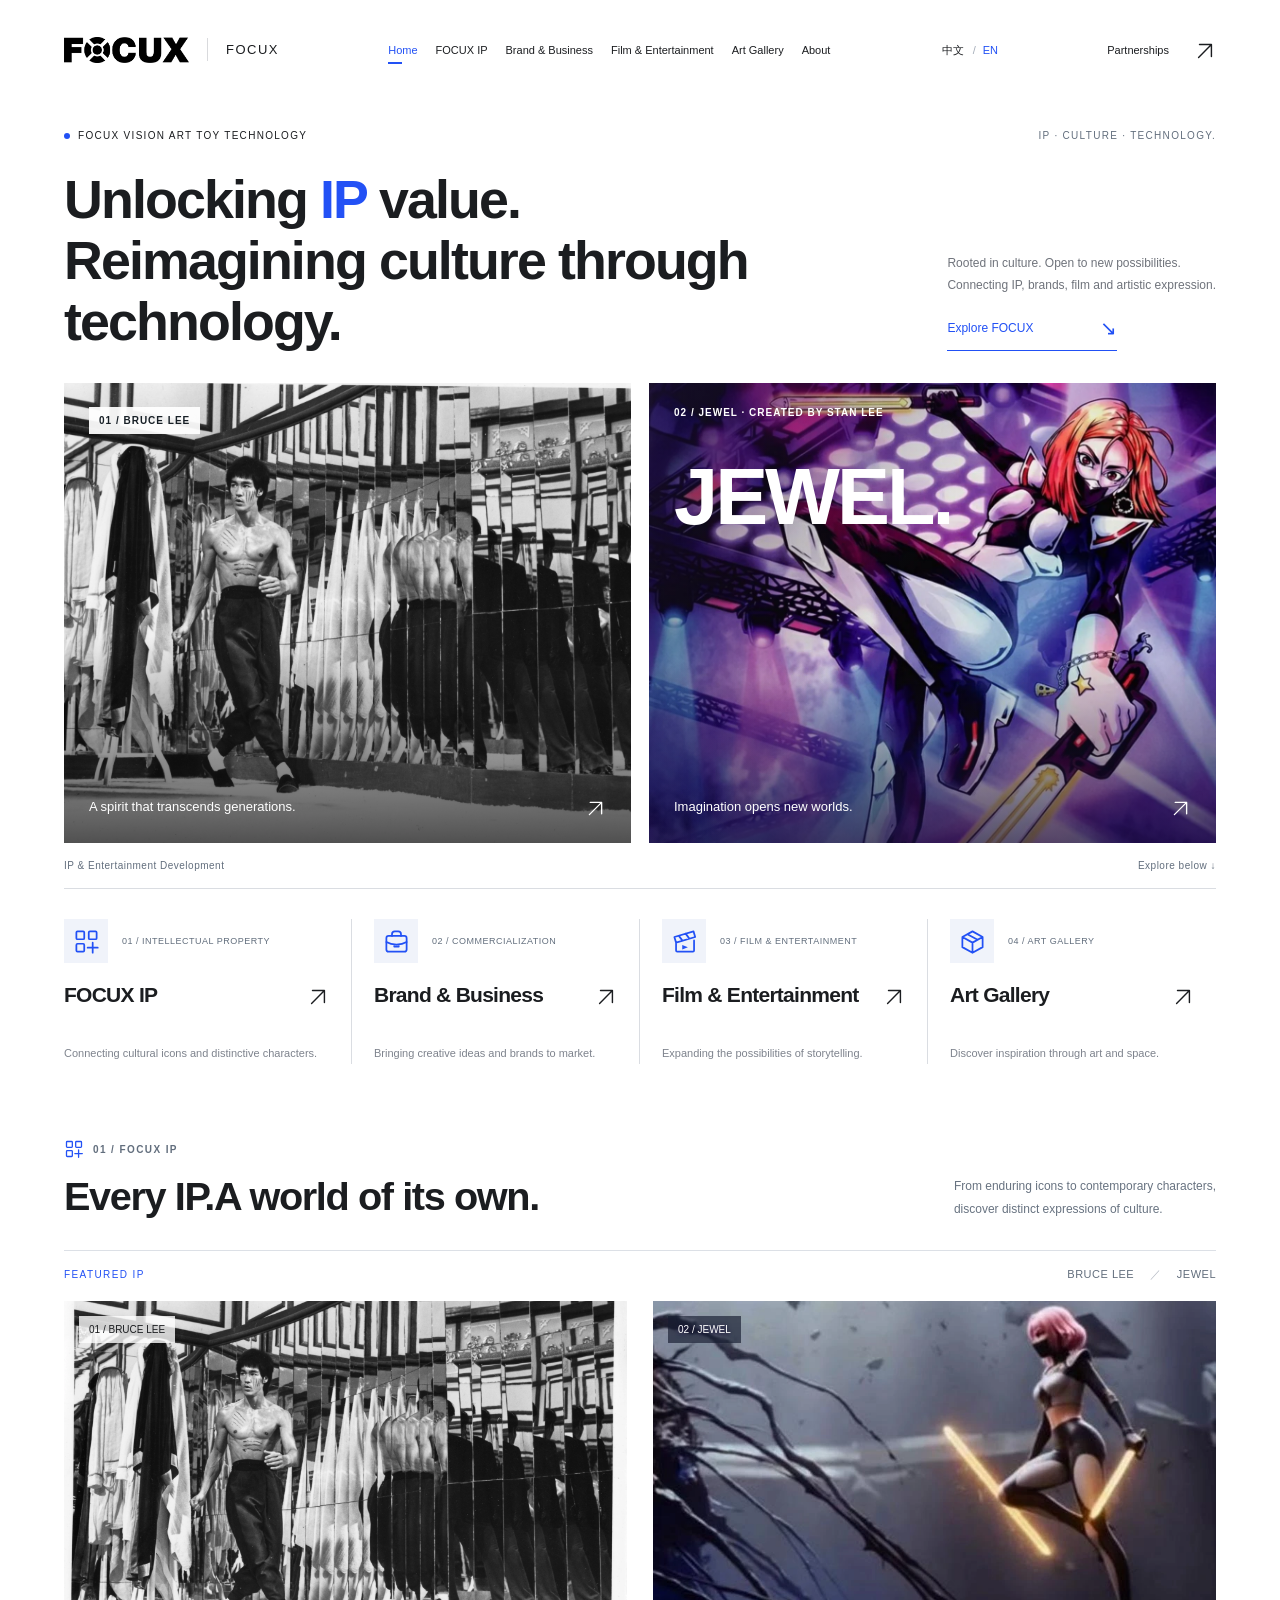
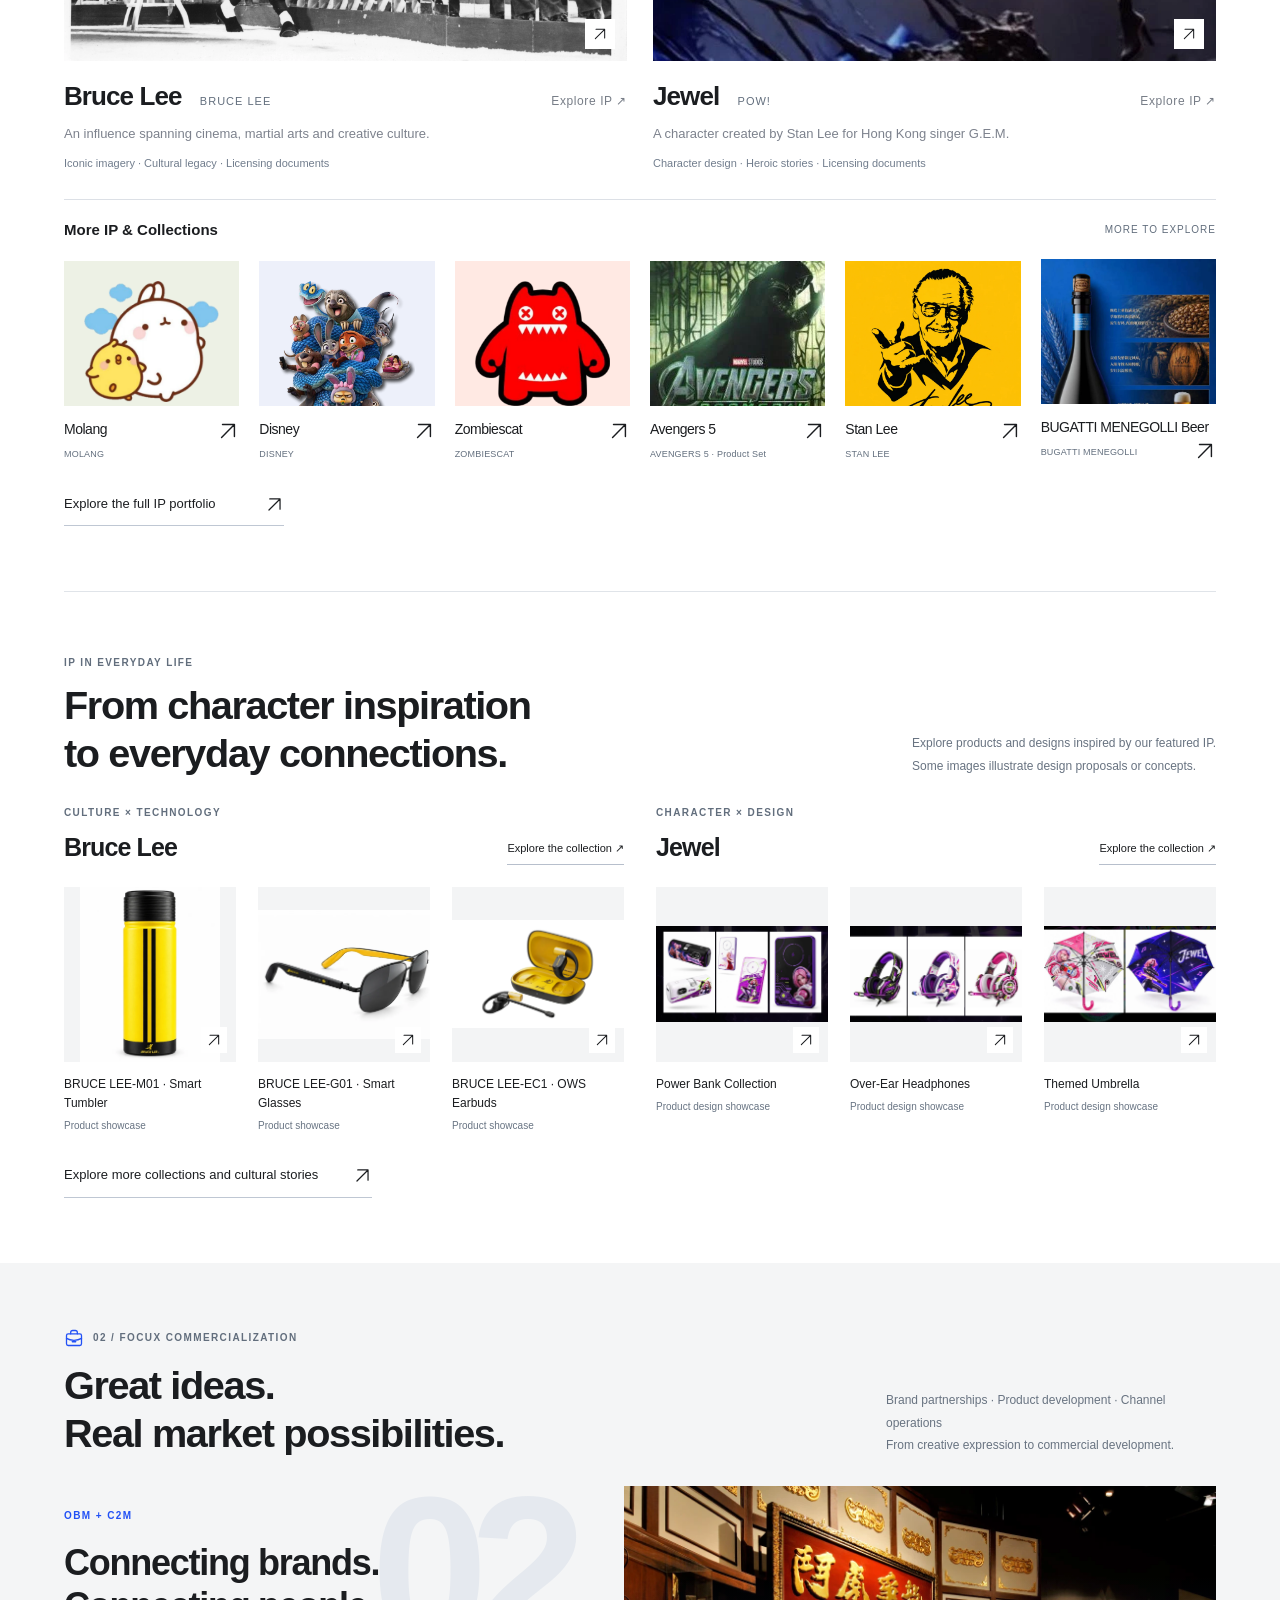
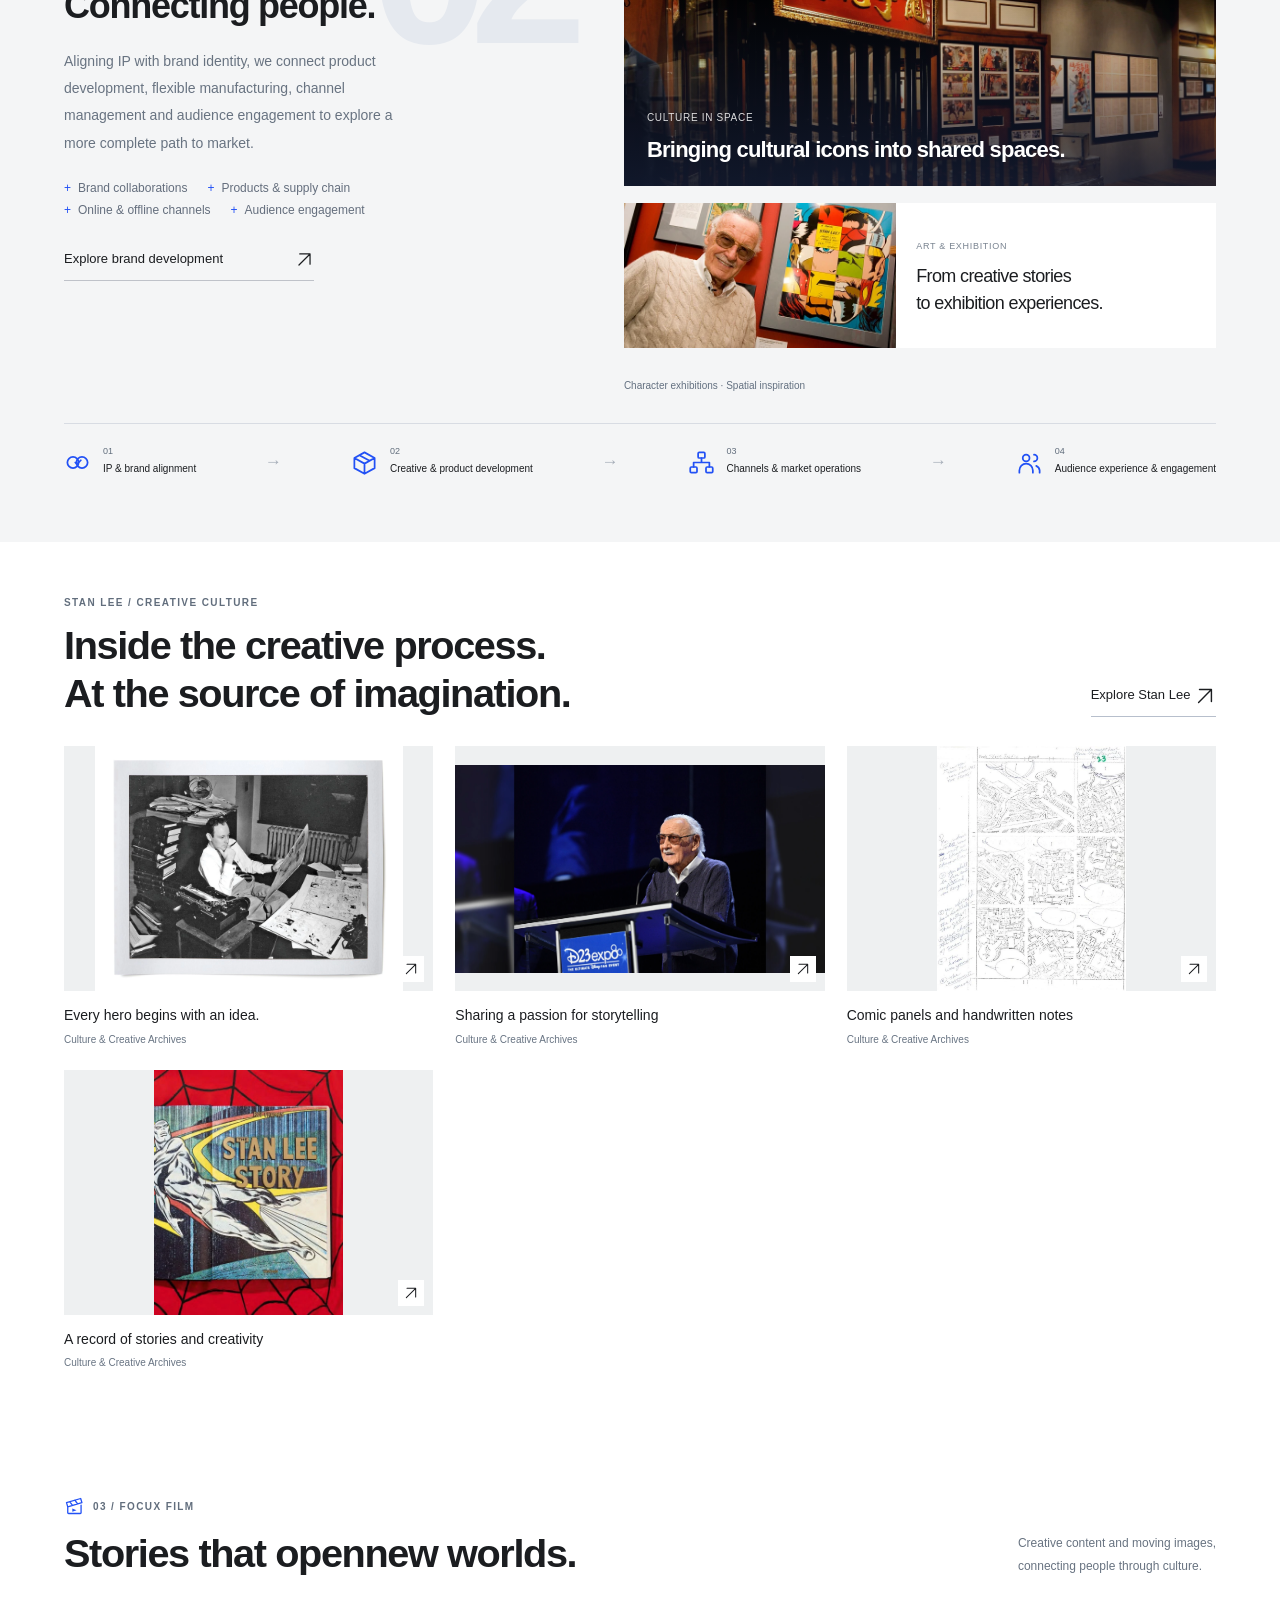
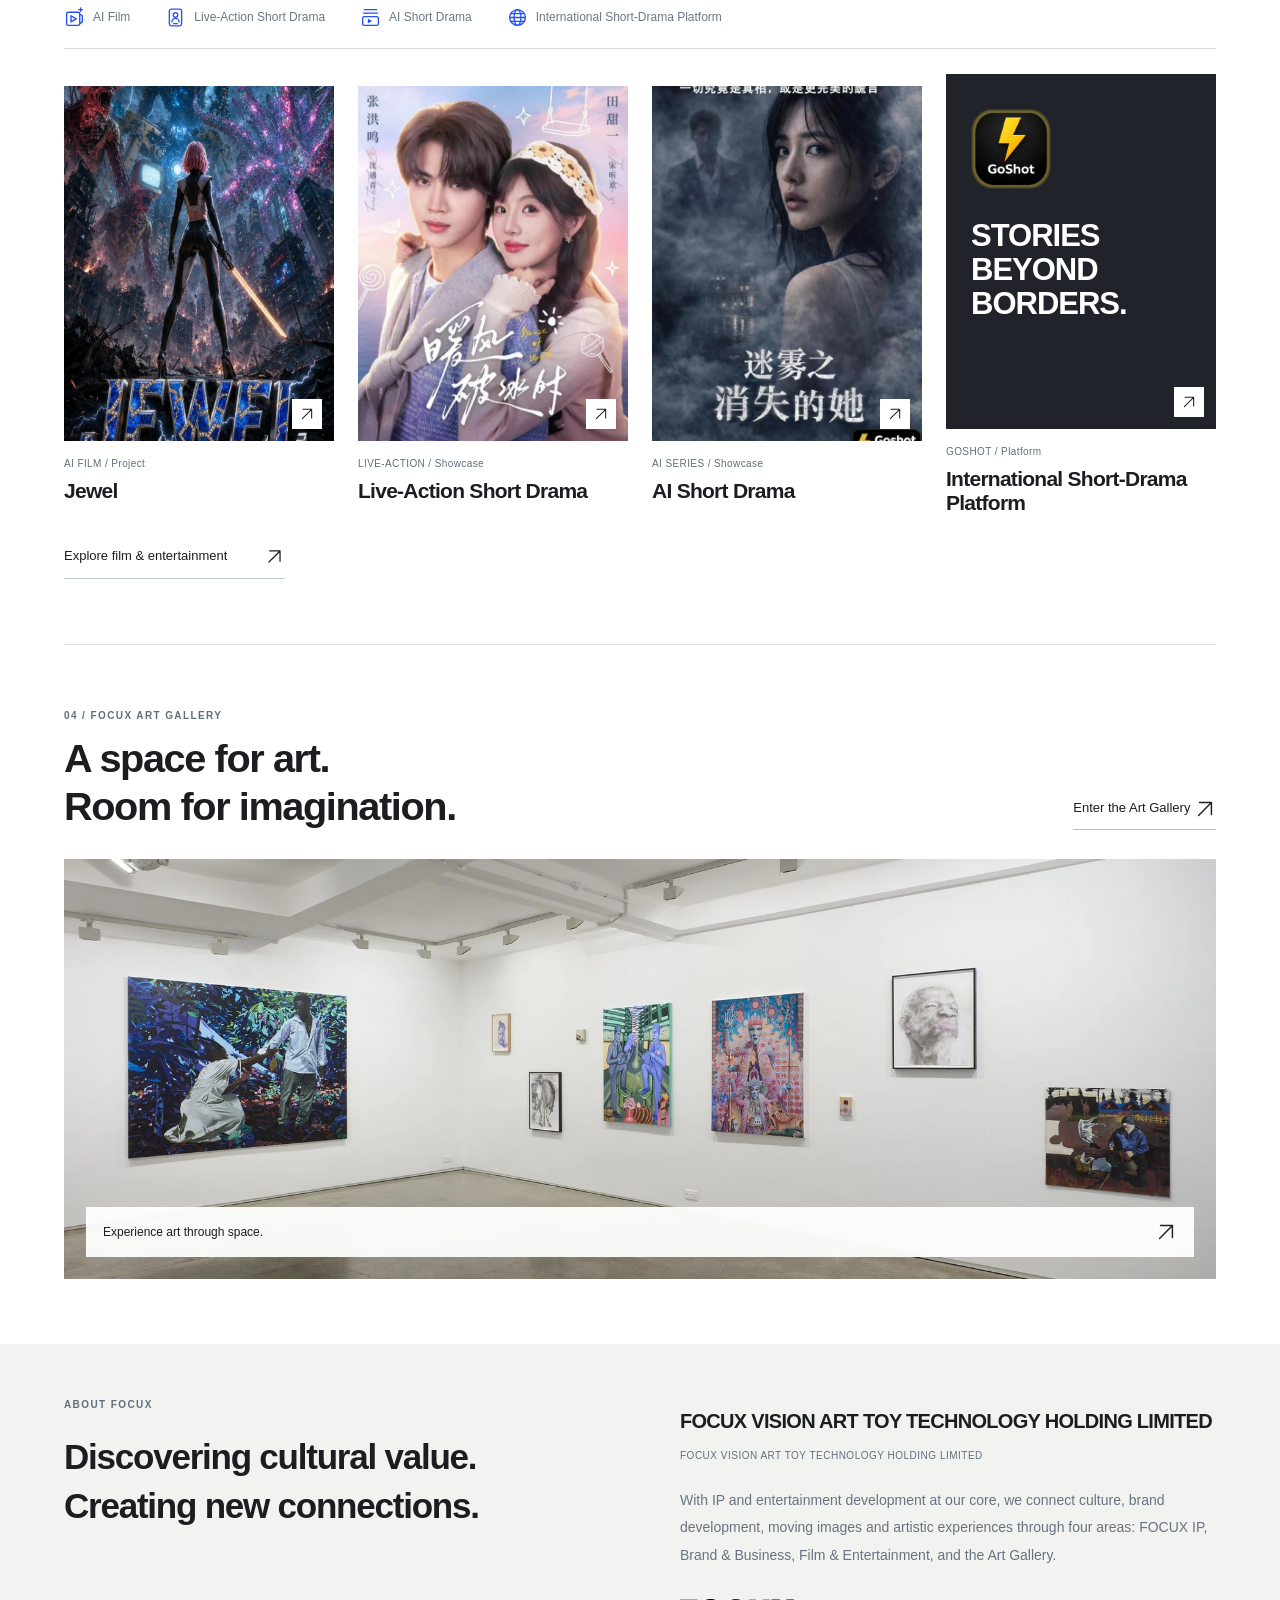
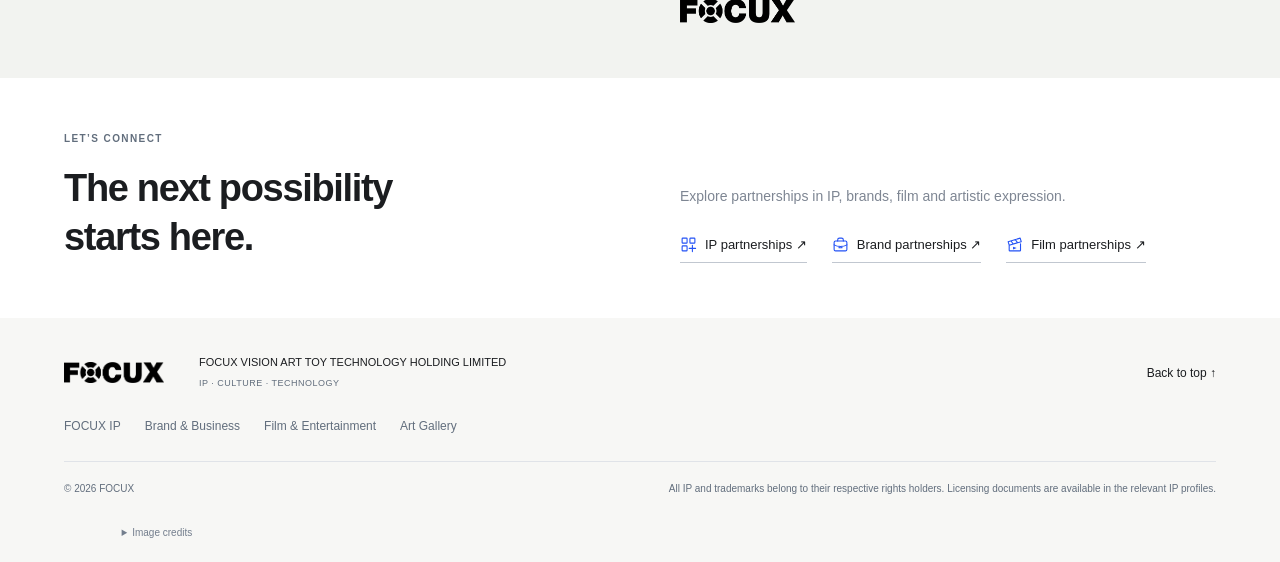
==== en/index.html @ aa1f5583 "Add files via upload" ====
<!doctype html><html lang="en"><head><meta charset="UTF-8"><meta name="viewport" content="width=device-width,initial-scale=1"><meta name="description" content="FOCUX VISION ART TOY TECHNOLOGY HOLDING LIMITED. Connecting IP, culture and technology through brands, film and art."><meta name="theme-color" content="#ffffff"><title>FOCUX | IP, Brands, Film & Art</title><link rel="stylesheet" href="../assets/home.css?v=20261109-10"><script defer src="../assets/galleries-en.js?v=20261109-10"></script><script defer src="../assets/home-en.js?v=20261109-10"></script><script src="../assets/language.js?v=20261109-10" defer></script><link rel="canonical" href="https://focux-art.com/en/"><link rel="alternate" hreflang="zh-CN" href="https://focux-art.com/"><link rel="alternate" hreflang="en" href="https://focux-art.com/en/"><link rel="alternate" hreflang="x-default" href="https://focux-art.com/"></head><body><svg xmlns="http://www.w3.org/2000/svg" class="icon-definitions" width="0" height="0" aria-hidden="true" focusable="false"><defs><symbol id="focux-ip" viewBox="0 0 24 24"><rect x="3" y="3" width="7" height="7" rx="1"/><rect x="14" y="3" width="7" height="7" rx="1"/><rect x="3" y="14" width="7" height="7" rx="1"/><path d="M17.5 13v9m-4.5-4.5h9"/></symbol><symbol id="focux-commerce" viewBox="0 0 24 24"><path d="M8 7V5.5A2.5 2.5 0 0 1 10.5 3h3A2.5 2.5 0 0 1 16 5.5V7"/><rect x="3" y="7" width="18" height="14" rx="2"/><path d="M3 12.5c5 3 13 3 18 0M10 14.5v2h4v-2"/></symbol><symbol id="focux-film" viewBox="0 0 24 24"><path d="m3 8 17-5 1.5 5L4.5 13zM7 7l3 4m3-6 3 4M4.5 13v7a1 1 0 0 0 1 1h14a1 1 0 0 0 1-1V11"/><path d="m10 15 5 2-5 2z" fill="currentColor" stroke="none"/></symbol><symbol id="focux-match" viewBox="0 0 24 24"><circle cx="8" cy="12" r="5"/><circle cx="16" cy="12" r="5"/><path d="m10 12 1.5 1.5L15 10"/></symbol><symbol id="focux-design" viewBox="0 0 24 24"><path d="m12 3 9 5-9 5-9-5zM3 8v9l9 5 9-5V8M12 13v9M7.5 5.5l9 5"/></symbol><symbol id="focux-channels" viewBox="0 0 24 24"><rect x="9" y="3" width="6" height="5" rx="1"/><rect x="2" y="16" width="6" height="5" rx="1"/><rect x="16" y="16" width="6" height="5" rx="1"/><path d="M12 8v4m-7 4v-4h14v4"/></symbol><symbol id="focux-users" viewBox="0 0 24 24"><circle cx="9" cy="8" r="3"/><path d="M3 21v-2a6 6 0 0 1 12 0v2M16 5a3 3 0 0 1 0 6m2 4a5 5 0 0 1 3 4v2"/></symbol><symbol id="focux-ai-film" viewBox="0 0 24 24"><rect x="3" y="6" width="15" height="15" rx="2"/><path d="m8 10 6 3.5L8 17zM18 8l3 2v7l-3 2M19 1v4m-2-2h4"/></symbol><symbol id="focux-live" viewBox="0 0 24 24"><rect x="5" y="2.5" width="14" height="19" rx="2"/><circle cx="12" cy="9" r="2.5"/><path d="M8 17a4 4 0 0 1 8 0M10 19h4"/></symbol><symbol id="focux-ai-series" viewBox="0 0 24 24"><path d="M5 3h14M4 7h16"/><rect x="3" y="11" width="18" height="10" rx="2"/><path d="m9 13.5 5 2.5-5 2.5z" fill="currentColor" stroke="none"/></symbol><symbol id="focux-globe" viewBox="0 0 24 24"><circle cx="12" cy="12" r="9"/><ellipse cx="12" cy="12" rx="4" ry="9"/><path d="M3 12h18M4.5 7.5h15m-15 9h15"/></symbol><symbol id="focux-authorization" viewBox="0 0 24 24"><path d="m12 2 8 3v6c0 5-4 8.5-8 11-4-2.5-8-6-8-11V5z"/><path d="m8 11.5 2.5 2.5 5.5-6"/></symbol><symbol id="focux-arrow-up-right" viewBox="0 0 24 24"><path d="M5 19 19 5M6 5h13v13"/></symbol><symbol id="focux-arrow-right" viewBox="0 0 24 24"><path d="M3 12h18m-7-7 7 7-7 7"/></symbol><symbol id="focux-arrow-down" viewBox="0 0 24 24"><path d="M12 3v18m-7-7 7 7 7-7"/></symbol><symbol id="focux-menu" viewBox="0 0 24 24"><path d="M4 6h16M4 12h16M4 18h16"/></symbol><symbol id="focux-close" viewBox="0 0 24 24"><path d="m6 6 12 12M6 18 18 6"/></symbol><symbol id="focux-zoom" viewBox="0 0 24 24"><circle cx="10" cy="10" r="6.5"/><path d="m15 15 6 6M7 10h6m-3-3v6"/></symbol></defs></svg><a class="skip-link" href="#top">Skip to content</a><header><a href="index.html" class="identity" aria-label="FOCUX home"><img src="../assets/home/focux-logo.webp" alt="FOCUX" width="1812" height="379" decoding="async"><span>FOCUX</span></a><button class="menu-toggle" aria-expanded="false" aria-controls="main-nav">Menu <svg class="ui-icon" aria-hidden="true" focusable="false" viewBox="0 0 24 24"><use href="#focux-menu"></use></svg></button><nav id="main-nav"><a href="index.html" class="current" aria-current="page">Home</a><a href="ip.html">FOCUX IP</a><a href="business.html">Brand & Business</a><a href="film.html">Film & Entertainment</a><a href="art.html">Art Gallery</a><a href="index.html#about">About</a></nav><div class="language-switch" aria-label="Language"><a href="../index.html" lang="zh-CN" hreflang="zh-CN" data-language-switch="zh-CN">中文</a><i>/</i><span aria-current="true">EN</span></div><a class="contact-link" href="index.html#cooperate">Partnerships <span><svg class="ui-icon" aria-hidden="true" focusable="false" viewBox="0 0 24 24"><use href="#focux-arrow-up-right"></use></svg></span></a></header><main id="top"><section class="hero container"><div class="hero-topline"><span><i></i> FOCUX VISION ART TOY TECHNOLOGY</span><span>IP · CULTURE · TECHNOLOGY.</span></div><div class="hero-title"><h1>Unlocking <span class="slogan-ip">IP</span> value.<br><span class="slogan-culture">Reimagining culture through technology.</span></h1><div class="hero-description"><p>Rooted in culture. Open to new possibilities.<br>Connecting IP, brands, film and artistic expression.</p><a class="line-link" href="#ip">Explore FOCUX <span>↘</span></a></div></div><div class="hero-stage hero-stage-featured"><a class="hero-bruce" href="#ip-bruce" aria-label="Explore featured IP: Bruce Lee"><span class="stage-label">01 / BRUCE LEE</span><img src="../assets/home/bruce-mirror-scene.webp" alt="Bruce Lee archival photograph" fetchpriority="high" width="1800" height="1260" decoding="async"><span class="stage-caption">A spirit that transcends generations. <b><svg class="ui-icon" aria-hidden="true" focusable="false" viewBox="0 0 24 24"><use href="#focux-arrow-up-right"></use></svg></b></span></a><a class="hero-jewel" href="#ip-jewel" aria-label="Explore featured IP: Jewel"><img src="../assets/jewel.webp" alt="Jewel character artwork" width="1199" height="1200" decoding="async"><span class="stage-label">02 / JEWEL · CREATED BY STAN LEE</span><strong>JEWEL.</strong><span class="stage-caption">Imagination opens new worlds. <b><svg class="ui-icon" aria-hidden="true" focusable="false" viewBox="0 0 24 24"><use href="#focux-arrow-up-right"></use></svg></b></span></a></div><div class="hero-bottom"><span>IP & Entertainment Development</span><span>Explore below ↓</span></div></section><section class="pillars container" aria-label="Four areas of focus"><a href="ip.html"><div class="pillar-top"><span class="pillar-symbol"><svg class="ui-icon" aria-hidden="true" focusable="false" viewBox="0 0 24 24"><use href="#focux-ip"></use></svg></span><small>01 / INTELLECTUAL PROPERTY</small></div><h2>FOCUX IP <b><svg class="ui-icon" aria-hidden="true" focusable="false" viewBox="0 0 24 24"><use href="#focux-arrow-up-right"></use></svg></b></h2><p>Connecting cultural icons and distinctive characters.</p></a><a href="business.html"><div class="pillar-top"><span class="pillar-symbol"><svg class="ui-icon" aria-hidden="true" focusable="false" viewBox="0 0 24 24"><use href="#focux-commerce"></use></svg></span><small>02 / COMMERCIALIZATION</small></div><h2>Brand & Business <b><svg class="ui-icon" aria-hidden="true" focusable="false" viewBox="0 0 24 24"><use href="#focux-arrow-up-right"></use></svg></b></h2><p>Bringing creative ideas and brands to market.</p></a><a href="film.html"><div class="pillar-top"><span class="pillar-symbol"><svg class="ui-icon" aria-hidden="true" focusable="false" viewBox="0 0 24 24"><use href="#focux-film"></use></svg></span><small>03 / FILM & ENTERTAINMENT</small></div><h2>Film & Entertainment <b><svg class="ui-icon" aria-hidden="true" focusable="false" viewBox="0 0 24 24"><use href="#focux-arrow-up-right"></use></svg></b></h2><p>Expanding the possibilities of storytelling.</p></a><a href="art.html"><div class="pillar-top"><span class="pillar-symbol"><svg class="ui-icon" aria-hidden="true" focusable="false" viewBox="0 0 24 24"><use href="#focux-design"></use></svg></span><small>04 / ART GALLERY</small></div><h2>Art Gallery <b><svg class="ui-icon" aria-hidden="true" focusable="false" viewBox="0 0 24 24"><use href="#focux-arrow-up-right"></use></svg></b></h2><p>Discover inspiration through art and space.</p></a></section><section class="ip-section container section" id="ip"><div class="section-head"><div><p class="eyebrow icon-eyebrow"><svg class="ui-icon" aria-hidden="true" focusable="false" viewBox="0 0 24 24"><use href="#focux-ip"></use></svg>01 / FOCUX IP</p><h2>Every IP.<br class="mobile-break">A world of its own.</h2></div><p class="section-intro">From enduring icons to contemporary characters,<br>discover distinct expressions of culture.</p></div><div class="featured-ip-heading"><span>FEATURED IP</span><p>BRUCE LEE <i>／</i> JEWEL</p></div><div class="ip-grid featured-ip-grid"><button class="ip-card ip-bruce" id="ip-bruce" data-ip="bruce"><div class="ip-image"><img src="../assets/home/bruce-mirror-scene.webp" alt="Bruce Lee in the hall of mirrors" loading="lazy" width="1281" height="1600" decoding="async"><span>01 / BRUCE LEE</span><b><svg class="ui-icon" aria-hidden="true" focusable="false" viewBox="0 0 24 24"><use href="#focux-arrow-up-right"></use></svg></b></div><div class="ip-caption"><h3>Bruce Lee <em>BRUCE LEE</em></h3><span>Explore IP ↗</span></div><p>An influence spanning cinema, martial arts and creative culture.</p><small>Iconic imagery · Cultural legacy · Licensing documents</small></button><button class="ip-card ip-jewel" id="ip-jewel" data-ip="jewel"><div class="ip-image"><img src="../assets/home/jewel-world.webp" alt="Jewel character-world artwork" loading="lazy" width="807" height="807" decoding="async"><span>02 / JEWEL</span><b><svg class="ui-icon" aria-hidden="true" focusable="false" viewBox="0 0 24 24"><use href="#focux-arrow-up-right"></use></svg></b></div><div class="ip-caption"><h3>Jewel <em>POW!</em></h3><span>Explore IP ↗</span></div><p>A character created by Stan Lee for Hong Kong singer G.E.M.</p><small>Character design · Heroic stories · Licensing documents</small></button></div><div class="secondary-ip-heading"><p>More IP & Collections</p><span>MORE TO EXPLORE</span></div><div class="secondary-ip-grid"><button data-ip="molang"><div class="secondary-visual secondary-molang"><img src="../assets/molang.webp" alt="Molang" loading="lazy" width="651" height="586" decoding="async"></div><h3>Molang <b><svg class="ui-icon" aria-hidden="true" focusable="false" viewBox="0 0 24 24"><use href="#focux-arrow-up-right"></use></svg></b></h3><small>MOLANG</small></button><button data-ip="disney"><div class="secondary-visual secondary-disney"><img src="../assets/disney.webp" alt="Disney" loading="lazy" width="1065" height="1200" decoding="async"></div><h3>Disney <b><svg class="ui-icon" aria-hidden="true" focusable="false" viewBox="0 0 24 24"><use href="#focux-arrow-up-right"></use></svg></b></h3><small>DISNEY</small></button><button data-ip="cat"><div class="secondary-visual secondary-cat"><img src="../assets/cat.webp" alt="Zombiescat" loading="lazy" width="426" height="396" decoding="async"></div><h3>Zombiescat <b><svg class="ui-icon" aria-hidden="true" focusable="false" viewBox="0 0 24 24"><use href="#focux-arrow-up-right"></use></svg></b></h3><small>ZOMBIESCAT</small></button><button data-ip="avengers"><div class="secondary-visual secondary-avengers"><img src="../assets/home/avengers.webp" alt="Avengers 5" loading="lazy" width="250" height="377" decoding="async"></div><h3>Avengers 5 <b><svg class="ui-icon" aria-hidden="true" focusable="false" viewBox="0 0 24 24"><use href="#focux-arrow-up-right"></use></svg></b></h3><small>AVENGERS 5 · Product Set</small></button><button data-ip="stan"><div class="secondary-visual secondary-stan"><img src="../assets/stan.webp" alt="Stan Lee" loading="lazy" width="1200" height="1200" decoding="async"></div><h3>Stan Lee <b><svg class="ui-icon" aria-hidden="true" focusable="false" viewBox="0 0 24 24"><use href="#focux-arrow-up-right"></use></svg></b></h3><small>STAN LEE</small></button><button data-ip="bugatti"><div class="secondary-visual secondary-bugatti"><img src="../assets/home/s30-image90.webp" alt="BUGATTI MENEGOLLI beer collection" loading="lazy" width="975" height="1300" decoding="async"></div><h3>BUGATTI MENEGOLLI Beer <b><svg class="ui-icon" aria-hidden="true" focusable="false" viewBox="0 0 24 24"><use href="#focux-arrow-up-right"></use></svg></b></h3><small>BUGATTI MENEGOLLI</small></button></div><a class="column-link" href="ip.html">Explore the full IP portfolio <span><svg class="ui-icon" aria-hidden="true" focusable="false" viewBox="0 0 24 24"><use href="#focux-arrow-up-right"></use></svg></span></a></section><section class="series-section container section" id="series"><div class="section-head"><div><p class="eyebrow">IP IN EVERYDAY LIFE</p><h2>From character inspiration<br>to everyday connections.</h2></div><p class="section-intro">Explore products and designs inspired by our featured IP.<br>Some images illustrate design proposals or concepts.</p></div><div class="brand-preview-grid"><article class="brand-gallery" id="series-bruce"><div class="brand-gallery-heading"><div><p class="eyebrow">CULTURE × TECHNOLOGY</p><h3>Bruce Lee</h3></div><button class="plain-link" data-ip="bruce">Explore the collection ↗</button></div><div class="gallery-grid"><button class="gallery-tile" data-gallery-open="bruce-s3-image10" aria-label="Enlarge BRUCE LEE-M01 · Smart Tumbler"><span class="gallery-picture"><img src="../assets/gallery/bruce-s3-image10.webp" alt="BRUCE LEE-M01 · Smart Tumbler" loading="lazy" decoding="async"><b><svg class="ui-icon" aria-hidden="true" focusable="false" viewBox="0 0 24 24"><use href="#focux-arrow-up-right"></use></svg></b></span><span class="gallery-title">BRUCE LEE-M01 · Smart Tumbler</span><small>Product showcase</small></button><button class="gallery-tile" data-gallery-open="bruce-s7-image27" aria-label="Enlarge BRUCE LEE-G01 · Smart Glasses"><span class="gallery-picture"><img src="../assets/gallery/bruce-s7-image27.webp" alt="BRUCE LEE-G01 · Smart Glasses" loading="lazy" decoding="async"><b><svg class="ui-icon" aria-hidden="true" focusable="false" viewBox="0 0 24 24"><use href="#focux-arrow-up-right"></use></svg></b></span><span class="gallery-title">BRUCE LEE-G01 · Smart Glasses</span><small>Product showcase</small></button><button class="gallery-tile" data-gallery-open="bruce-s14-image52" aria-label="Enlarge BRUCE LEE-EC1 · OWS Earbuds"><span class="gallery-picture"><img src="../assets/gallery/bruce-s14-image52.webp" alt="BRUCE LEE-EC1 · OWS Earbuds" loading="lazy" decoding="async"><b><svg class="ui-icon" aria-hidden="true" focusable="false" viewBox="0 0 24 24"><use href="#focux-arrow-up-right"></use></svg></b></span><span class="gallery-title">BRUCE LEE-EC1 · OWS Earbuds</span><small>Product showcase</small></button></div></article><article class="brand-gallery" id="series-jewel"><div class="brand-gallery-heading"><div><p class="eyebrow">CHARACTER × DESIGN</p><h3>Jewel</h3></div><button class="plain-link" data-ip="jewel">Explore the collection ↗</button></div><div class="gallery-grid"><button class="gallery-tile" data-gallery-open="jewel-13" aria-label="Enlarge Power Bank Collection"><span class="gallery-picture"><img src="../assets/gallery/jewel-13.webp" alt="Power Bank Collection" loading="lazy" decoding="async"><b><svg class="ui-icon" aria-hidden="true" focusable="false" viewBox="0 0 24 24"><use href="#focux-arrow-up-right"></use></svg></b></span><span class="gallery-title">Power Bank Collection</span><small>Product design showcase</small></button><button class="gallery-tile" data-gallery-open="jewel-18" aria-label="Enlarge Over-Ear Headphones"><span class="gallery-picture"><img src="../assets/gallery/jewel-18.webp" alt="Over-Ear Headphones" loading="lazy" decoding="async"><b><svg class="ui-icon" aria-hidden="true" focusable="false" viewBox="0 0 24 24"><use href="#focux-arrow-up-right"></use></svg></b></span><span class="gallery-title">Over-Ear Headphones</span><small>Product design showcase</small></button><button class="gallery-tile" data-gallery-open="jewel-31" aria-label="Enlarge Themed Umbrella"><span class="gallery-picture"><img src="../assets/gallery/jewel-31.webp" alt="Themed Umbrella" loading="lazy" decoding="async"><b><svg class="ui-icon" aria-hidden="true" focusable="false" viewBox="0 0 24 24"><use href="#focux-arrow-up-right"></use></svg></b></span><span class="gallery-title">Themed Umbrella</span><small>Product design showcase</small></button></div></article></div><a class="column-link" href="ip.html#series">Explore more collections and cultural stories <span><svg class="ui-icon" aria-hidden="true" focusable="false" viewBox="0 0 24 24"><use href="#focux-arrow-up-right"></use></svg></span></a></section><section class="business-section section" id="business"><div class="container"><div class="section-head"><div><p class="eyebrow icon-eyebrow"><svg class="ui-icon" aria-hidden="true" focusable="false" viewBox="0 0 24 24"><use href="#focux-commerce"></use></svg>02 / FOCUX COMMERCIALIZATION</p><h2>Great ideas.<br>Real market possibilities.</h2></div><p class="section-intro">Brand partnerships · Product development · Channel operations<br>From creative expression to commercial development.</p></div><div class="business-editorial"><div class="business-copy"><span class="big-number">02</span><p class="eyebrow">OBM + C2M</p><h3>Connecting brands.<br>Connecting people.</h3><p>Aligning IP with brand identity, we connect product development, flexible manufacturing, channel management and audience engagement to explore a more complete path to market.</p><div class="business-tags"><span>Brand collaborations</span><span>Products & supply chain</span><span>Online & offline channels</span><span>Audience engagement</span></div><a href="business.html" class="line-link">Explore brand development <span><svg class="ui-icon" aria-hidden="true" focusable="false" viewBox="0 0 24 24"><use href="#focux-arrow-up-right"></use></svg></span></a></div><div class="market-scenes" aria-label="Character exhibition references"><figure class="market-main"><img src="../assets/editorial/bruce-exhibition.webp" alt="Bruce Lee exhibition installation" loading="lazy" width="1600" height="900" decoding="async"><figcaption><span>CULTURE IN SPACE</span><h3>Bringing cultural icons into shared spaces.</h3></figcaption></figure><figure class="market-secondary"><img src="../assets/editorial/stan-exhibition.webp" alt="Stan Lee retrospective reception" loading="lazy" width="474" height="275" decoding="async"><figcaption><span>ART & EXHIBITION</span><h3>From creative stories<br>to exhibition experiences.</h3></figcaption></figure><p class="exhibition-note">Character exhibitions · Spatial inspiration</p></div></div><div class="process"><span class="process-step"><svg class="ui-icon" aria-hidden="true" focusable="false" viewBox="0 0 24 24"><use href="#focux-match"></use></svg><span><i>01</i><strong>IP & brand alignment</strong></span></span><b>→</b><span class="process-step"><svg class="ui-icon" aria-hidden="true" focusable="false" viewBox="0 0 24 24"><use href="#focux-design"></use></svg><span><i>02</i><strong>Creative & product development</strong></span></span><b>→</b><span class="process-step"><svg class="ui-icon" aria-hidden="true" focusable="false" viewBox="0 0 24 24"><use href="#focux-channels"></use></svg><span><i>03</i><strong>Channels & market operations</strong></span></span><b>→</b><span class="process-step"><svg class="ui-icon" aria-hidden="true" focusable="false" viewBox="0 0 24 24"><use href="#focux-users"></use></svg><span><i>04</i><strong>Audience experience & engagement</strong></span></span></div></div></section><section class="stan-preview container"><div class="section-head"><div><p class="eyebrow">STAN LEE / CREATIVE CULTURE</p><h2>Inside the creative process.<br>At the source of imagination.</h2></div><a class="plain-link" href="ip.html#culture-stan">Explore Stan Lee <svg class="ui-icon" aria-hidden="true" viewBox="0 0 24 24"><use href="#focux-arrow-up-right"></use></svg></a></div><div class="gallery-grid"><button class="gallery-tile" data-gallery-open="culture-stan-0"><span class="gallery-picture"><img src="../assets/editorial/stan-working.webp" alt="Every hero begins with an idea." loading="lazy"><b><svg class="ui-icon" aria-hidden="true" viewBox="0 0 24 24"><use href="#focux-arrow-up-right"></use></svg></b></span><span class="gallery-title">Every hero begins with an idea.</span><small>Culture & Creative Archives</small></button><button class="gallery-tile" data-gallery-open="culture-stan-1"><span class="gallery-picture"><img src="../assets/editorial/stan-stage.webp" alt="Sharing a passion for storytelling" loading="lazy"><b><svg class="ui-icon" aria-hidden="true" viewBox="0 0 24 24"><use href="#focux-arrow-up-right"></use></svg></b></span><span class="gallery-title">Sharing a passion for storytelling</span><small>Culture & Creative Archives</small></button><button class="gallery-tile" data-gallery-open="culture-stan-2"><span class="gallery-picture"><img src="../assets/gallery/stan-s5-image7.webp" alt="Comic panels and handwritten notes" loading="lazy"><b><svg class="ui-icon" aria-hidden="true" viewBox="0 0 24 24"><use href="#focux-arrow-up-right"></use></svg></b></span><span class="gallery-title">Comic panels and handwritten notes</span><small>Culture & Creative Archives</small></button><button class="gallery-tile" data-gallery-open="culture-stan-3"><span class="gallery-picture"><img src="../assets/gallery/stan-s57-image150.webp" alt="A record of stories and creativity" loading="lazy"><b><svg class="ui-icon" aria-hidden="true" viewBox="0 0 24 24"><use href="#focux-arrow-up-right"></use></svg></b></span><span class="gallery-title">A record of stories and creativity</span><small>Culture & Creative Archives</small></button></div></section><section class="film-section container section" id="film"><div class="section-head"><div><p class="eyebrow icon-eyebrow"><svg class="ui-icon" aria-hidden="true" focusable="false" viewBox="0 0 24 24"><use href="#focux-film"></use></svg>03 / FOCUX FILM</p><h2>Stories that open<br class="mobile-break">new worlds.</h2></div><p class="section-intro">Creative content and moving images,<br>connecting people through culture.</p></div><div class="film-types"><span><svg class="ui-icon" aria-hidden="true" focusable="false" viewBox="0 0 24 24"><use href="#focux-ai-film"></use></svg>AI Film</span><span><svg class="ui-icon" aria-hidden="true" focusable="false" viewBox="0 0 24 24"><use href="#focux-live"></use></svg>Live-Action Short Drama</span><span><svg class="ui-icon" aria-hidden="true" focusable="false" viewBox="0 0 24 24"><use href="#focux-ai-series"></use></svg>AI Short Drama</span><span><svg class="ui-icon" aria-hidden="true" focusable="false" viewBox="0 0 24 24"><use href="#focux-globe"></use></svg>International Short-Drama Platform</span></div><div class="poster-grid"><button class="poster" data-film="jewel"><div><img src="../assets/home/s33-image118.webp" alt="Jewel film project concept poster" loading="lazy" width="735" height="1300" decoding="async"><b><svg class="ui-icon" aria-hidden="true" focusable="false" viewBox="0 0 24 24"><use href="#focux-arrow-up-right"></use></svg></b></div><small>AI FILM / Project</small><h3>Jewel</h3></button><button class="poster" data-film="live"><div><img src="../assets/home/s39-image143.webp" alt="Live-action short-drama showcase" loading="lazy" width="595" height="794" decoding="async"><b><svg class="ui-icon" aria-hidden="true" focusable="false" viewBox="0 0 24 24"><use href="#focux-arrow-up-right"></use></svg></b></div><small>LIVE-ACTION / Showcase</small><h3>Live-Action Short Drama</h3></button><button class="poster" data-film="ai"><div><img src="../assets/home/s40-image151.webp" alt="AI short-drama showcase" loading="lazy" width="600" height="845" decoding="async"><b><svg class="ui-icon" aria-hidden="true" focusable="false" viewBox="0 0 24 24"><use href="#focux-arrow-up-right"></use></svg></b></div><small>AI SERIES / Showcase</small><h3>AI Short Drama</h3></button><button class="poster platform" data-film="goshot"><div><img src="../assets/home/s41-image158.webp" alt="GoShot platform identity" loading="lazy" width="846" height="838" decoding="async"><span>STORIES<br>BEYOND<br>BORDERS.</span><b><svg class="ui-icon" aria-hidden="true" focusable="false" viewBox="0 0 24 24"><use href="#focux-arrow-up-right"></use></svg></b></div><small>GOSHOT / Platform</small><h3>International Short-Drama Platform</h3></button></div><a class="column-link" href="film.html">Explore film & entertainment <span><svg class="ui-icon" aria-hidden="true" focusable="false" viewBox="0 0 24 24"><use href="#focux-arrow-up-right"></use></svg></span></a></section><section class="home-art-preview container section"><div class="section-head"><div><p class="eyebrow">04 / FOCUX ART GALLERY</p><h2>A space for art.<br>Room for imagination.</h2></div><a class="plain-link" href="art.html">Enter the Art Gallery <svg class="ui-icon" aria-hidden="true" focusable="false" viewBox="0 0 24 24"><use href="#focux-arrow-up-right"></use></svg></a></div><a href="art.html" class="home-art-image"><img src="../assets/editorial/art-gallery.webp" alt="Artworks in a bright gallery space" loading="lazy"><span>Experience art through space. <svg class="ui-icon" aria-hidden="true" focusable="false" viewBox="0 0 24 24"><use href="#focux-arrow-up-right"></use></svg></span></a></section><section class="about-section" id="about"><div class="container about-grid"><div><p class="eyebrow">ABOUT FOCUX</p><h2>Discovering cultural value.<br>Creating new connections.</h2></div><div class="about-copy"><h3>FOCUX VISION ART TOY TECHNOLOGY HOLDING LIMITED</h3><p class="english-name">FOCUX VISION ART TOY TECHNOLOGY HOLDING LIMITED</p><p>With IP and entertainment development at our core, we connect culture, brand development, moving images and artistic experiences through four areas: FOCUX IP, Brand & Business, Film & Entertainment, and the Art Gallery.</p><img src="../assets/home/focux-logo.webp" alt="FOCUX" loading="lazy" width="1812" height="379" decoding="async"></div></div></section><section class="cooperate-section container" id="cooperate"><div><p class="eyebrow">LET’S CONNECT</p><h2>The next possibility<br>starts here.</h2></div><div><p>Explore partnerships in IP, brands, film and artistic expression.</p><div class="cooperate-links"><a href="ip.html"><svg class="ui-icon" aria-hidden="true" focusable="false" viewBox="0 0 24 24"><use href="#focux-ip"></use></svg>IP partnerships ↗</a><a href="business.html"><svg class="ui-icon" aria-hidden="true" focusable="false" viewBox="0 0 24 24"><use href="#focux-commerce"></use></svg>Brand partnerships ↗</a><a href="film.html"><svg class="ui-icon" aria-hidden="true" focusable="false" viewBox="0 0 24 24"><use href="#focux-film"></use></svg>Film partnerships ↗</a></div></div></section></main><footer><div class="footer-top"><a href="index.html"><img src="../assets/home/focux-logo.webp" alt="FOCUX" width="1812" height="379" decoding="async"></a><p>FOCUX VISION ART TOY TECHNOLOGY HOLDING LIMITED<br><span>IP · CULTURE · TECHNOLOGY</span></p><a class="back-top" href="#top">Back to top ↑</a></div><div class="footer-nav"><a href="ip.html">FOCUX IP</a><a href="business.html">Brand & Business</a><a href="film.html">Film & Entertainment</a><a href="art.html">Art Gallery</a></div><div class="footer-bottom"><span>© 2026 FOCUX</span><span>All IP and trademarks belong to their respective rights holders. Licensing documents are available in the relevant IP profiles.</span></div><details class="image-credits"><summary>Image credits</summary><div>Exhibition imagery: <a href="https://www.museums.gov.hk/en/web/portal/exhibition017.html" target="_blank" rel="noopener">Hong Kong Heritage Museum</a>; Stan Lee retrospective photograph: Mat Szwajkos / Getty Images, via <a href="https://www.techtimes.com/articles/285565/20221228/disney-marvel-announces-stan-lee-documentary-2024.htm" target="_blank" rel="noopener">TechTimes</a>. External exhibition images are presented as cultural and spatial references.</div></details></footer><dialog id="detail-dialog" aria-label="IP and film project details"><button class="dialog-close" aria-label="Close details"><svg class="ui-icon" aria-hidden="true" focusable="false" viewBox="0 0 24 24"><use href="#focux-close"></use></svg></button><div id="detail-content"></div></dialog></body></html>
---- assets/home.css ----
*{box-sizing:border-box}html{scroll-behavior:smooth;scroll-padding-top:95px}body{margin:0;color:#1b1d20;background:white;font-family:Arial,"Microsoft YaHei",sans-serif;-webkit-font-smoothing:antialiased}a{color:inherit;text-decoration:none}button{font:inherit;color:inherit;border:0;cursor:pointer}button:focus-visible,a:focus-visible{outline:3px solid #224ef5;outline-offset:5px}img{display:block;max-width:100%}h1,h2,h3,p,figure{margin:0}.container{width:min(1320px,90%);margin:auto}header{height:100px;width:min(1440px,90%);margin:auto;display:flex;align-items:center;justify-content:space-between;gap:35px}.identity{display:flex;gap:18px;align-items:center;flex-shrink:0}.identity img{width:125px;height:auto}.identity span{font-size:12px;letter-spacing:2px;border-left:1px solid #d9dadd;padding:4px 0 4px 18px}header nav{display:flex;gap:31px;font-size:12px}header nav a{padding:8px 0;position:relative}header nav .current:after{content:"";position:absolute;bottom:0;left:0;width:14px;height:2px;background:#2251f5}header nav a:hover,.contact-link:hover{color:#2251f5}.contact-link{font-size:12px;display:flex;gap:25px;align-items:center}.contact-link span{font-size:20px}.menu-toggle{display:none}.hero{padding-top:30px}.hero-topline{display:flex;justify-content:space-between;gap:15px;font-size:9px;letter-spacing:1.7px}.hero-topline>span:first-child{display:flex;align-items:center;gap:8px}.hero-topline i{width:6px;height:6px;border-radius:50%;background:#2150f5}.hero-topline>span:last-child{color:#898c93}.hero-title{display:flex;justify-content:space-between;align-items:flex-end;padding:30px 0 35px;gap:35px}.hero h1{font-size:clamp(48px,5.6vw,80px);line-height:1.13;font-weight:850;letter-spacing:-4px}.hero h1 br{display:none}.hero h1 span{color:#2351f5}.hero-description{max-width:320px;flex-shrink:0}.hero-description p{font-size:12px;color:#6f737b;line-height:1.9}.line-link{display:flex;align-items:center;justify-content:space-between;font-size:12px;padding-bottom:10px;border-bottom:1px solid #bfc2c9;gap:30px}.line-link span{font-size:20px}.hero-description .line-link{margin-top:20px;width:170px;color:#2150f5;border-color:#2150f5}.hero-stage{display:grid;grid-template-columns:1.35fr 1fr;grid-template-rows:215px 215px;gap:14px}.hero-stage>a{position:relative;overflow:hidden}.hero-bruce{grid-row:1/3;background:#ffe43c}.stage-label{position:absolute;left:22px;top:20px;font-size:9px;font-weight:600;letter-spacing:1px;z-index:2}.hero-bruce strong{position:absolute;left:25px;top:72px;font-size:clamp(65px,6.6vw,98px);line-height:.85;letter-spacing:-5px;font-weight:900;z-index:1}.hero-bruce>img{position:absolute;width:83%;height:106%;bottom:-7%;right:-9%;object-fit:contain;object-position:bottom;z-index:1;transition:transform .5s}.hero-bruce:hover>img{transform:scale(1.025)}.stage-caption{position:absolute;bottom:22px;left:22px;right:22px;font-size:11px;z-index:3;display:flex;justify-content:space-between;align-items:center}.stage-caption b{font-size:23px;font-weight:400}.hero-molang{background:#edf1dc}.hero-molang img{height:88%;width:55%;object-fit:contain;position:absolute;bottom:3%;right:12%}.hero-molang .stage-caption{right:auto;max-width:130px;bottom:24px;line-height:1.8}.hero-molang .stage-caption b{margin-left:12px}.hero-cat{background:#e5edff}.hero-cat img{height:90%;width:44%;object-fit:contain;position:absolute;bottom:-5%;right:12%;transform:rotate(-8deg)}.hero-cat .stage-caption{right:auto;max-width:130px;line-height:1.8}.hero-cat .stage-caption b{margin-left:12px}.hero-bottom{display:flex;justify-content:space-between;border-bottom:1px solid #dadde2;padding:18px 0;font-size:9px;color:#747984;letter-spacing:.5px}.pillars{display:grid;grid-template-columns:repeat(3,1fr);padding:35px 0 30px}.pillars>a{padding:0 30px;border-right:1px solid #dadde2}.pillars>a:first-child{padding-left:0}.pillars>a:last-child{border:0}.pillars>a>span{font-size:8px;letter-spacing:1px;color:#9297a0}.pillars h2{font-size:25px;margin:14px 0 10px}.pillars h2 b{float:right;font-weight:400}.pillars p{font-size:11px;color:#7e838d}.pillars>a:hover h2{color:#2150f5}.section{padding-top:85px;padding-bottom:85px}.section-head{display:flex;justify-content:space-between;align-items:end;gap:30px;margin-bottom:35px}.eyebrow{font-size:9px;letter-spacing:1.6px;font-weight:600;color:#737b8a}.section-head h2{font-size:36px;line-height:1.35;letter-spacing:-1px;margin-top:17px}.section-intro{font-size:12px;line-height:1.9;color:#7a7f89}.mobile-break{display:none}.ip-grid{display:grid;grid-template-columns:repeat(4,1fr);gap:22px}.ip-card{padding:0;text-align:left;background:transparent}.ip-image{height:275px;position:relative;overflow:hidden;display:grid;place-items:center}.ip-image>img{object-fit:contain;width:100%;height:100%;padding:45px 20px 22px;transition:transform .4s}.ip-card:hover .ip-image>img{transform:scale(1.04)}.ip-bruce .ip-image{background:#f8e690}.ip-bruce .ip-image>img{padding:25px 0 0;height:110%;align-self:end}.ip-molang .ip-image{background:#edf1e5}.ip-disney .ip-image{background:#edf0fa}.ip-cat .ip-image{background:#ffe6df}.ip-image>span{position:absolute;top:15px;left:16px;font-size:10px}.ip-image>b{position:absolute;right:12px;bottom:12px;background:white;width:30px;height:30px;display:grid;place-items:center;font-size:19px;font-weight:400}.ip-caption{display:flex;align-items:center;justify-content:space-between;gap:10px;margin-top:18px}.ip-caption h3{font-size:20px}.ip-caption>span{font-size:8px;letter-spacing:.6px;color:#777d87}.ip-card>p{font-size:11px;color:#7d828d;margin-top:10px;line-height:1.8}.ip-card>small{display:block;font-size:9px;color:#8a91a0;margin-top:14px}.ip-strip{display:grid;grid-template-columns:1fr 1fr 1fr 1fr;border-top:1px solid #d8dce2;border-bottom:1px solid #d8dce2;margin-top:35px;padding:21px 0;align-items:center;gap:22px}.ip-strip>p{font-size:8px;letter-spacing:1px;color:#8b9098}.ip-strip>p>span{display:block;font-size:12px;letter-spacing:0;margin-top:7px;color:#555d69}.ip-strip button{padding:8px 0;background:transparent;text-align:left;position:relative;font-size:14px}.ip-strip button>small{display:block;font-size:8px;letter-spacing:.5px;color:#8b9098;margin-top:8px}.ip-strip button>b{position:absolute;right:0;top:8px;font-size:20px;font-weight:400}.business-section{background:#f3f5f7}.business-editorial{display:grid;grid-template-columns:1fr 1.15fr;gap:55px}.business-copy{padding:30px 20px 15px 0;position:relative;overflow:hidden}.big-number{position:absolute;right:10px;top:-20px;font-size:210px;line-height:1;font-weight:900;letter-spacing:-18px;color:#e5e9ef;z-index:0}.business-copy>*:not(.big-number){position:relative;z-index:1}.business-copy .eyebrow{color:#2251f5}.business-copy h3{font-size:43px;line-height:1.25;letter-spacing:-1px;margin:22px 0}.business-copy>p:not(.eyebrow){font-size:13px;color:#747b87;line-height:2;max-width:330px}.business-tags{display:flex;gap:8px 20px;flex-wrap:wrap;margin:24px 0 30px;max-width:340px;font-size:11px;color:#646e7d}.business-tags span:before{content:"+";margin-right:7px;color:#2251f5}.business-copy .line-link{max-width:250px}.case-image{height:440px;overflow:hidden;position:relative;background:#061632}.case-image>img{height:100%;width:100%;object-fit:cover;object-position:center 45%}.case-image:after{content:"";position:absolute;inset:40% 0 0;background:linear-gradient(transparent,#071326ec)}.case-image figcaption{position:absolute;bottom:25px;left:25px;color:#fff;z-index:1}.case-image figcaption>span{font-size:9px;opacity:.7}.case-image figcaption h3{font-size:24px;margin-top:9px}.process{margin-top:35px;border-top:1px solid #d8dce3;padding-top:25px;display:flex;justify-content:space-between;gap:12px;align-items:center}.process>span{font-size:12px}.process i{font-size:9px;color:#2251f5;font-style:normal;margin-right:12px}.process>b{font-size:17px;font-weight:400;color:#a6adb8}.film-types{display:flex;gap:30px;padding:0 0 20px;border-bottom:1px solid #d9dde3;margin-bottom:25px;font-size:11px;color:#6e7684}.poster-grid{display:grid;grid-template-columns:repeat(4,1fr);gap:23px}.poster{background:transparent;padding:0;text-align:left}.poster>div{height:355px;position:relative;overflow:hidden;background:#e8e9ed}.poster>div>img{height:100%;width:100%;object-fit:cover;transition:transform .4s}.poster:hover>div>img{transform:scale(1.025)}.poster>div>b{position:absolute;right:12px;bottom:12px;width:30px;height:30px;background:white;display:grid;place-items:center;font-size:19px;font-weight:400}.poster>small{font-size:8px;letter-spacing:.6px;color:#898f9a;display:block;margin:17px 0 10px}.poster>h3{font-size:19px}.platform>div{background:#15171a;padding:35px 25px;color:white}.platform>div>img{height:80px;width:80px;object-fit:contain;border-radius:20px}.platform>div>span{display:block;font-size:30px;font-weight:800;letter-spacing:-1px;line-height:1.1;margin-top:30px}.platform>div>b{color:#1b1d20}.about-section{background:#eef1ff;padding:65px 0}.about-grid{display:grid;grid-template-columns:1fr 1fr;gap:80px}.about-grid h2{font-size:35px;line-height:1.4;letter-spacing:-1px;margin-top:22px}.about-copy{padding-top:7px}.about-copy h3{font-size:17px;line-height:1.6}.english-name{font-size:8px;letter-spacing:.7px;color:#6f7890;margin-top:10px;line-height:1.9}.about-copy>p:last-of-type{font-size:12px;line-height:2;color:#737d90;margin-top:22px}.about-copy>img{width:115px;margin-top:30px;mix-blend-mode:multiply}.cooperate-section{padding-top:65px;padding-bottom:65px;display:grid;grid-template-columns:1fr 1fr;gap:80px;align-items:end}.cooperate-section h2{font-size:38px;line-height:1.3;margin-top:20px;letter-spacing:-1px}.cooperate-section>div>p:not(.eyebrow){font-size:12px;color:#7e8693;line-height:1.8}.cooperate-links{display:flex;gap:25px;margin-top:26px;font-size:12px}.cooperate-links>a{border-bottom:1px solid #c1c7d0;padding-bottom:9px}footer{background:#f5f6f8;padding:35px 5% 20px}.footer-top{display:flex;align-items:center;gap:35px}.footer-top img{width:100px;mix-blend-mode:multiply}.footer-top p{font-size:12px;line-height:1.9}.footer-top p span{font-size:7px;letter-spacing:.5px;color:#9299a5}.back-top{margin-left:auto;font-size:10px}.footer-bottom{display:flex;justify-content:space-between;gap:20px;border-top:1px solid #e0e3e8;margin-top:28px;padding-top:18px;font-size:8px;color:#8b94a1;line-height:1.8}dialog{border:0;width:min(860px,92vw);padding:0;max-height:90dvh;background:#fff;color:#1b1d20}dialog::backdrop{background:#17203980;backdrop-filter:blur(4px)}.dialog-close{position:absolute;right:12px;top:12px;width:38px;height:38px;background:#fff;border:1px solid #ddd;font-size:25px;z-index:2}.detail-top{display:grid;grid-template-columns:1fr 1fr}.detail-visual{padding:45px 25px;background:#f2f4f8;display:grid;place-items:center;min-height:300px}.detail-visual>img{width:100%;max-height:330px;object-fit:contain}.detail-copy{padding:55px 30px 30px}.detail-copy h2{font-size:28px;margin:15px 0}.detail-copy>p:not(.eyebrow){font-size:13px;color:#737d8c;line-height:2}.authorization{padding:25px;border-top:1px solid #e0e4eb}.authorization h3{font-size:16px}.authorization>p{font-size:11px;color:#7f8896;line-height:1.9;margin:10px 0 20px}.authorization-grid{display:flex;gap:18px;flex-wrap:wrap}.authorization-grid button{padding:10px;background:#f4f5f8;display:block;max-width:200px}.authorization-grid img{height:220px;max-width:100%;object-fit:contain}.authorization-grid small{display:block;font-size:10px;margin-top:10px}.auth-enlarged{padding:50px 15px 15px}.auth-enlarged img{width:100%;height:auto}.auth-enlarged>button{background:#eef1f6;font-size:12px;padding:10px 15px;margin-bottom:15px}.film-detail{padding:50px 35px 35px}.film-detail h2{font-size:28px;margin:16px 0}.film-detail p{font-size:13px;line-height:2;color:#6e7888}.film-detail>img{width:100%;max-height:450px;object-fit:contain;margin-top:25px}@media(max-width:1100px){.identity{gap:12px}.identity span{display:none}header nav{gap:23px}.hero h1{font-size:61px}.hero-title{align-items:center}.hero-description{max-width:260px}.hero-stage{grid-template-rows:195px 195px}.hero-bruce strong{font-size:80px}.ip-grid{gap:15px}.ip-image{height:230px}.ip-caption{display:block}.ip-caption>span{display:block;margin-top:7px}.business-editorial{gap:30px}.poster>div{height:300px}.platform>div{padding:28px 18px}.platform>div>span{font-size:25px}.about-grid,.cooperate-section{gap:45px}}@media(max-width:760px){html{scroll-padding-top:80px}.container{width:90%}header{height:80px;gap:20px;position:relative}.identity img{width:108px}.menu-toggle{display:flex;margin-left:auto;align-items:center;gap:12px;background:transparent;padding:12px 0;font-size:11px}.menu-toggle>span{font-size:18px}.contact-link{display:none}header nav{display:none;position:absolute;top:80px;left:-5.6%;right:-5.6%;padding:15px 5%;background:white;box-shadow:0 15px 20px #0001;z-index:20;flex-direction:column;gap:0;border-bottom:1px solid #ddd}header nav.open{display:flex}header nav>a{padding:15px 0}header nav .current:after{display:none}.hero{padding-top:20px}.hero-topline{font-size:7px;letter-spacing:1px}.hero-topline>span:last-child{display:none}.hero-title{display:block;padding:23px 0 25px}.hero h1{font-size:53px;line-height:1.18;letter-spacing:-3px}.hero h1 br{display:block}.hero-description{max-width:none;margin-top:22px;display:flex;justify-content:space-between;align-items:end;gap:18px}.hero-description p{font-size:10px;line-height:1.9}.hero-description .line-link{font-size:10px;min-width:85px;width:auto;gap:16px;margin-top:0;padding-bottom:5px;flex-shrink:0}.hero-description .line-link>span{font-size:17px}.hero-stage{grid-template-columns:1fr 1fr;grid-template-rows:345px 195px;gap:10px}.hero-bruce{grid-column:1/-1;grid-row:auto}.stage-label{font-size:7px;left:15px;top:15px;letter-spacing:.5px}.hero-bruce strong{font-size:64px;top:70px;left:15px;letter-spacing:-3px;line-height:.9}.hero-bruce>img{width:89%;height:107%;right:-15%;bottom:-4%}.stage-caption{left:15px;right:15px;bottom:15px;font-size:9px}.hero-bruce .stage-caption{font-size:9px;right:16px}.hero-molang img{height:72%;width:85%;right:7%;bottom:18%}.hero-molang .stage-caption,.hero-cat .stage-caption{font-size:8px;max-width:none;right:12px;bottom:10px;left:12px;gap:0}.hero-molang .stage-caption b,.hero-cat .stage-caption b{font-size:18px;margin-left:5px}.hero-cat img{width:66%;height:76%;bottom:17%;right:16%}.hero-bottom{font-size:8px;padding:14px 0}.pillars{padding:23px 0 0;gap:12px}.pillars>a{padding:0 10px 0 0}.pillars>a>span{font-size:6px;letter-spacing:0;line-height:1.7;display:block;min-height:20px}.pillars h2{font-size:16px;line-height:1.5;margin:8px 0}.pillars h2 b{display:none}.pillars p{font-size:9px;line-height:1.8}.section{padding-top:55px;padding-bottom:55px}.section-head{align-items:end;gap:15px;margin-bottom:25px}.eyebrow{font-size:8px;letter-spacing:1px}.section-head h2{font-size:29px;letter-spacing:-1px;margin-top:14px}.mobile-break{display:block}.section-intro{font-size:9px;line-height:1.9;max-width:130px}.ip-grid{grid-template-columns:1fr 1fr;gap:26px 14px}.ip-image{height:220px}.ip-image>img{padding:35px 12px 20px}.ip-bruce .ip-image>img{padding:25px 0 0;height:100%;width:125%;max-width:none}.ip-caption{margin-top:13px}.ip-caption h3{font-size:18px}.ip-caption>span{font-size:7px;margin-top:6px}.ip-card>p{font-size:10px;margin-top:8px}.ip-card>small{font-size:8px;margin-top:9px}.ip-image>span{font-size:8px;left:12px;top:12px}.ip-image>b{width:25px;height:25px;right:10px;bottom:10px;font-size:16px}.ip-strip{grid-template-columns:1fr;gap:0;padding:0;margin-top:25px}.ip-strip>p{padding:17px 0;display:flex;justify-content:space-between;font-size:8px}.ip-strip>p>span{display:inline;margin:0;font-size:10px}.ip-strip button{padding:15px 0;border-top:1px solid #e4e7ed;font-size:13px}.ip-strip button>small{display:inline;font-size:7px;margin:0 25px 0 10px}.ip-strip button>b{font-size:17px;top:13px}.business-section .section-head{display:block}.business-section .section-intro{max-width:none;margin-top:16px}.business-editorial{grid-template-columns:1fr;gap:25px}.business-copy{padding:15px 0 0}.big-number{font-size:180px;top:0;right:15px}.business-copy h3{font-size:36px;margin:20px 0}.business-copy>p:not(.eyebrow){font-size:12px;max-width:290px}.business-tags{font-size:10px;margin:20px 0}.business-copy .line-link{font-size:11px}.case-image{height:330px}.case-image>img{object-position:center 40%}.case-image figcaption{left:20px;bottom:20px}.case-image figcaption h3{font-size:22px}.process{display:grid;grid-template-columns:1fr 1fr;gap:22px 10px;padding-top:22px;margin-top:25px}.process>b{display:none}.process>span{font-size:10px}.process i{font-size:8px;margin-right:8px}.film-section .section-head{display:block}.film-section .section-intro{max-width:none;margin-top:16px}.film-section .section-intro br{display:none}.film-types{gap:0;justify-content:space-between;font-size:9px;padding-bottom:16px;margin-bottom:22px}.poster-grid{grid-template-columns:1fr 1fr;gap:28px 15px}.poster>div{height:255px}.poster>small{font-size:6px;margin:13px 0 8px;letter-spacing:.3px}.poster>h3{font-size:16px}.poster>div>b{width:25px;height:25px;font-size:16px;right:10px;bottom:10px}.platform>div{padding:25px 18px}.platform>div>img{width:58px;height:58px;border-radius:14px}.platform>div>span{font-size:23px;margin-top:25px}.about-section{padding:45px 0}.about-grid{grid-template-columns:1fr;gap:25px}.about-grid h2{font-size:30px;margin-top:18px}.about-copy h3{font-size:16px}.english-name{font-size:7px;letter-spacing:.4px}.about-copy>p:last-of-type{font-size:11px;margin-top:17px}.about-copy>img{width:95px;margin-top:23px}.cooperate-section{padding-top:45px;padding-bottom:45px;grid-template-columns:1fr;gap:24px}.cooperate-section h2{font-size:34px}.cooperate-section>div>p:not(.eyebrow){font-size:11px}.cooperate-links{font-size:10px;gap:20px;margin-top:22px}.footer-top{flex-wrap:wrap;gap:20px}.footer-top img{width:90px}.footer-top p{font-size:10px;max-width:220px}.footer-top p span{font-size:6px;display:block}.back-top{margin-left:0;font-size:9px}.footer-bottom{font-size:7px;display:block;padding-top:16px;margin-top:22px}.footer-bottom>span{display:block;margin-top:7px}.detail-top{grid-template-columns:1fr}.detail-visual{min-height:250px;padding:35px 25px 20px}.detail-visual>img{max-height:270px}.detail-copy{padding:25px}.detail-copy h2{font-size:25px;margin:13px 0}.detail-copy>p:not(.eyebrow){font-size:12px}.authorization{padding:22px}.authorization h3{font-size:15px}.authorization-grid button{max-width:calc(50% - 9px)}.authorization-grid img{height:180px}.film-detail{padding:50px 25px 25px}.film-detail h2{font-size:25px}}@media(max-width:370px){.hero h1{font-size:47px}.hero-description{gap:10px}.hero-description p{font-size:9px}.section-head h2{font-size:26px}.section-intro{font-size:8px;max-width:115px}.ip-image{height:195px}.hero-bruce strong{font-size:58px}.poster>div{height:230px}.platform>div>span{font-size:21px}}@media(prefers-reduced-motion:reduce){html{scroll-behavior:auto}*{transition:none!important}}
@media(min-width:761px){.hero-molang .stage-caption,.hero-cat .stage-caption{max-width:170px;white-space:nowrap}.hero-bruce strong{font-size:clamp(65px,6.4vw,92px)}}

/* Featured IP hierarchy: Bruce Lee and Jewel lead, supporting IP follows. */
.hero-stage-featured{grid-template-columns:1fr 1fr;grid-template-rows:440px;gap:16px}
.hero-stage-featured .hero-bruce{grid-row:auto}
.hero-jewel{background:#33234f;color:white}
.hero-jewel>img{position:absolute;width:100%;height:100%;object-fit:cover;object-position:center 25%;transition:transform .5s}
.hero-jewel:after{content:"";position:absolute;inset:0;background:linear-gradient(180deg,#160c3d50 0%,transparent 45%,#160c3dbb 100%);pointer-events:none}
.hero-jewel:hover>img{transform:scale(1.025)}
.hero-jewel .stage-label{z-index:2}
.hero-jewel>strong{position:absolute;left:24px;bottom:64px;font-size:clamp(66px,7vw,100px);line-height:1;letter-spacing:-5px;font-weight:900;z-index:2}
.hero-jewel .stage-caption{z-index:2}
.featured-ip-heading{display:flex;justify-content:space-between;align-items:center;border-top:1px solid #dce0e6;padding:17px 0 20px;gap:20px}
.featured-ip-heading>span{font-size:9px;letter-spacing:1.4px;color:#2251f5}
.featured-ip-heading>p{font-size:10px;color:#727b89;letter-spacing:.5px}
.featured-ip-heading i{font-style:normal;margin:0 12px;color:#b1b6c0}
.featured-ip-grid{grid-template-columns:1fr 1fr;gap:26px}
.featured-ip-grid .ip-image{height:350px}
.featured-ip-grid .ip-bruce .ip-image>img{height:120%;width:100%;padding:30px 0 0;object-position:center bottom}
.featured-ip-grid .ip-jewel .ip-image{background:#372651}
.featured-ip-grid .ip-jewel .ip-image>img{padding:0;object-fit:cover;object-position:center 30%}
.featured-ip-grid .ip-jewel .ip-image>span{color:white;text-shadow:0 1px 4px #160c3d}
.featured-ip-grid .ip-caption{display:flex;align-items:baseline}
.featured-ip-grid .ip-caption h3{font-size:25px}
.featured-ip-grid .ip-caption em{font-size:10px;font-weight:400;font-style:normal;letter-spacing:1px;margin-left:12px;color:#7c8592}
.featured-ip-grid .ip-caption>span{font-size:10px;white-space:nowrap}
.featured-ip-grid .ip-card>p{font-size:12px}
.secondary-ip-heading{margin-top:45px;border-top:1px solid #dce0e6;padding:22px 0;display:flex;align-items:center;justify-content:space-between}
.secondary-ip-heading p{font-size:14px;font-weight:600}
.secondary-ip-heading>span{font-size:8px;letter-spacing:1px;color:#9097a1}
.secondary-ip-grid{display:grid;grid-template-columns:repeat(5,1fr);gap:20px}
.secondary-ip-grid>button{padding:0;text-align:left;background:transparent;min-width:0}
.secondary-visual{height:160px;overflow:hidden;display:grid;place-items:center;background:#f2f4f7}
.secondary-visual img{width:100%;height:100%;object-fit:contain;padding:20px;transition:transform .35s}
.secondary-ip-grid>button:hover img{transform:scale(1.04)}
.secondary-molang{background:#edf1e5}.secondary-disney{background:#edf0fa}.secondary-cat{background:#ffe9e3}.secondary-stan{background:#ffe59b}.secondary-stan img{padding:0;object-fit:cover}.secondary-avengers{background:#20352d}.secondary-avengers img{padding:0;object-fit:cover;object-position:center 29%}
.secondary-ip-grid h3{font-size:14px;margin-top:15px;font-weight:500;line-height:1.5}
.secondary-ip-grid h3>b{float:right;font-size:16px;font-weight:400}
.secondary-ip-grid small{font-size:7px;letter-spacing:.5px;color:#8b939f;display:block;margin-top:7px}
#ip-bruce,#ip-jewel{scroll-margin-top:30px}
@media(max-width:1100px){.hero-stage-featured{grid-template-rows:400px}.featured-ip-grid .ip-image{height:310px}.secondary-visual{height:140px}.secondary-ip-grid{gap:16px}.secondary-ip-grid h3{font-size:12px}}
@media(max-width:760px){.hero-stage-featured{grid-template-columns:1fr;grid-template-rows:330px 330px;gap:12px}.hero-stage-featured .hero-bruce{grid-column:auto}.hero-jewel>strong{font-size:67px;left:15px;bottom:47px;letter-spacing:-3px}.hero-jewel>img{object-position:center 25%}.featured-ip-heading{padding:15px 0 18px;gap:10px}.featured-ip-heading>span{font-size:7px}.featured-ip-heading>p{font-size:8px;letter-spacing:0}.featured-ip-heading i{margin:0 7px}.featured-ip-grid{grid-template-columns:1fr;gap:30px}.featured-ip-grid .ip-image{height:320px}.featured-ip-grid .ip-bruce .ip-image>img{height:115%;width:100%;padding:20px 0 0}.featured-ip-grid .ip-caption h3{font-size:22px}.featured-ip-grid .ip-caption em{font-size:8px;margin-left:8px}.featured-ip-grid .ip-caption>span{font-size:9px}.featured-ip-grid .ip-card>p{font-size:11px}.secondary-ip-heading{margin-top:30px;padding:20px 0}.secondary-ip-heading p{font-size:12px}.secondary-ip-heading>span{font-size:7px}.secondary-ip-grid{grid-template-columns:repeat(3,1fr);gap:22px 12px}.secondary-visual{height:110px}.secondary-visual img{padding:12px}.secondary-stan img,.secondary-avengers img{padding:0}.secondary-ip-grid h3{font-size:11px;margin-top:12px}.secondary-ip-grid small{font-size:6px;letter-spacing:0;margin-top:5px}.secondary-ip-grid h3>b{font-size:13px}#ip-bruce,#ip-jewel{scroll-margin-top:20px}}
@media(max-width:370px){.hero-stage-featured{grid-template-rows:310px 310px}.featured-ip-grid .ip-image{height:290px}.secondary-visual{height:95px}.secondary-ip-grid h3{font-size:10px}}

/* Column pages share the homepage's editorial system. */
.skip-link{position:fixed;top:-70px;left:20px;z-index:100;background:#2251f5;color:white;padding:12px 20px;font-size:12px}.skip-link:focus{top:15px}
.inner-intro{padding-top:35px;padding-bottom:55px;border-bottom:1px solid #dce0e6}
.inner-top{display:flex;justify-content:space-between;align-items:center;gap:20px}.inner-top>span{font-size:8px;letter-spacing:1.4px;color:#989fac}
.inner-intro h1{font-size:clamp(48px,5.4vw,76px);line-height:1.18;letter-spacing:-3px;margin:35px 0}
.inner-intro h1>span{color:#2251f5}
.intro-bottom{display:flex;justify-content:space-between;align-items:end;gap:30px}
.intro-bottom>p{font-size:13px;line-height:1.9;color:#747f8f}.intro-bottom .line-link{min-width:200px}
.compact-head{margin-bottom:28px}.column-link{display:flex;justify-content:space-between;gap:35px;align-items:center;width:fit-content;min-width:220px;font-size:12px;padding-bottom:11px;border-bottom:1px solid #bfc7d3;margin-top:38px}.column-link>span{font-size:19px}.column-link:hover{color:#2251f5;border-color:#2251f5}
.footer-nav{display:flex;gap:24px;font-size:10px;margin-top:27px;color:#747e8d}.footer-nav>a:hover{color:#2251f5}
.ip-philosophy{padding:70px 0;background:#f4f5f7}.ip-philosophy-grid{display:grid;grid-template-columns:1fr 1fr;gap:80px}.ip-philosophy h2{font-size:38px;line-height:1.35;letter-spacing:-1px;margin:22px 0 28px}.plain-link{padding:0 0 9px;background:transparent;border-bottom:1px solid #b7bfcc;font-size:12px}.plain-link:hover{color:#2251f5}.ip-philosophy-grid>div>p:not(.eyebrow){font-size:14px;line-height:2.1;color:#758090;margin-top:20px}.culture-words{display:flex;gap:10px;flex-wrap:wrap;margin:30px 0 22px}.culture-words>span{font-size:11px;border:1px solid #d0d6df;padding:10px 15px}.ip-philosophy-grid small{font-size:9px;color:#9099a5}
.related-section{padding-top:55px;padding-bottom:60px}.related-section>a{display:flex;justify-content:space-between;align-items:center;gap:25px;padding:27px 0;border-bottom:1px solid #dce1e9}.related-section h2{font-size:24px;line-height:1.5;font-weight:500}.related-section>a>span{font-size:11px;white-space:nowrap;color:#7e8999}.related-section>a:hover{color:#2251f5}
.capability-grid{display:grid;grid-template-columns:repeat(4,1fr);gap:30px}.capability-grid article{border-top:2px solid #242832;padding-top:23px}.capability-grid article>span{font-size:8px;letter-spacing:1px;color:#2251f5}.capability-grid h3{font-size:20px;margin:24px 0 18px}.capability-grid p{font-size:12px;line-height:2;color:#7c8696}.development-section{padding:65px 0;background:#eef1ff}.development-section .section-head{margin-top:20px}.development-section h2{font-size:35px}.future-list{display:flex;justify-content:space-between;gap:20px;border-top:1px solid #cbd2e7;padding-top:28px}.future-list span{font-size:14px}
.film-spotlight{margin-top:55px;display:grid;grid-template-columns:.9fr 1.1fr;background:#eff1f5;position:relative;overflow:hidden}.film-spotlight-image{height:520px;position:relative;overflow:hidden}.film-spotlight-image>img{width:100%;height:100%;object-fit:cover;object-position:center 42%}.film-spotlight-image>span{position:absolute;bottom:20px;left:20px;font-size:8px;letter-spacing:1px;color:white;background:#101a2c99;padding:8px 12px}.film-spotlight-copy{padding:60px 55px;align-self:center}.film-spotlight-copy h2{font-size:70px;line-height:1;letter-spacing:-3px;margin:28px 0}.film-spotlight-copy h2>span{display:block;font-size:32px;line-height:1.35;letter-spacing:-1px;margin-top:25px}.film-spotlight-copy>p:not(.eyebrow){font-size:13px;line-height:2;color:#748092;max-width:330px}.film-spotlight-copy .plain-link{margin-top:30px}
.goshot-section{padding:65px 0;background:#f3f5f7}.goshot-grid{display:grid;grid-template-columns:1fr 1fr;gap:65px;align-items:center}.goshot-icon{width:80px;height:80px;border-radius:20px;margin-bottom:25px}.goshot-grid h2{font-size:54px;letter-spacing:-2px;line-height:1;margin-top:22px}.goshot-grid h2>span{display:block;font-size:28px;letter-spacing:-1px;margin-top:18px}.goshot-grid>div>p:not(.eyebrow){font-size:12px;line-height:2;color:#7a8698;max-width:360px;margin-top:25px}.goshot-genres{display:flex;gap:20px;font-size:10px;color:#7c8796;margin:24px 0}.goshot-screen{background:#161a20;padding:30px;transform:rotate(2deg)}.goshot-screen img{width:100%;max-height:420px;object-fit:contain}
header a,.plain-link,.column-link,.footer-nav a{transition:color .18s,border-color .18s}header nav a.current{color:#2251f5}.ip-card:focus-visible .ip-image>b,.secondary-ip-grid>button:focus-visible b{color:#2251f5}
@media(min-width:761px){.hero-bruce>img{right:-6%;width:78%}.hero-bruce strong{font-size:clamp(62px,6.1vw,88px);left:23px}.hero-jewel>img{object-position:center 30%}}
@media(max-width:1000px){.capability-grid{grid-template-columns:1fr 1fr;gap:35px}.film-spotlight-copy{padding:40px 30px}.film-spotlight-copy h2{font-size:60px}.film-spotlight-copy h2>span{font-size:28px}.goshot-grid{gap:35px}}
@media(max-width:760px){.inner-intro{padding-top:20px;padding-bottom:35px}.inner-top>span{font-size:6px;letter-spacing:.5px}.inner-top .eyebrow{font-size:7px}.inner-intro h1{font-size:45px;line-height:1.2;letter-spacing:-2px;margin:28px 0}.intro-bottom{display:block}.intro-bottom>p{font-size:11px;line-height:2}.intro-bottom .line-link{min-width:160px;width:fit-content;margin-top:25px;font-size:11px}.column-link{min-width:180px;font-size:11px;margin-top:28px}.footer-nav{gap:25px;font-size:10px;margin-top:22px}.ip-philosophy{padding:45px 0}.ip-philosophy-grid{grid-template-columns:1fr;gap:20px}.ip-philosophy h2{font-size:31px;margin:20px 0 22px}.plain-link{font-size:11px}.ip-philosophy-grid>div>p:not(.eyebrow){font-size:12px;margin-top:0;line-height:2}.culture-words{gap:8px;margin:23px 0 18px}.culture-words>span{font-size:10px;padding:8px 12px}.ip-philosophy-grid small{font-size:8px}.related-section{padding-top:40px;padding-bottom:45px}.related-section>a{display:block;padding:23px 0}.related-section h2{font-size:23px;max-width:300px}.related-section>a>span{display:block;font-size:10px;margin-top:15px}.capability-grid{gap:30px 22px}.capability-grid article{padding-top:17px}.capability-grid article>span{font-size:7px;letter-spacing:.4px}.capability-grid h3{font-size:17px;margin:20px 0 13px}.capability-grid p{font-size:11px;line-height:2}.development-section{padding:45px 0}.development-section .section-head{display:block}.development-section h2{font-size:29px}.development-section .section-intro{font-size:10px;margin-top:20px;max-width:none}.future-list{flex-wrap:wrap;justify-content:flex-start;gap:16px 25px;padding-top:23px}.future-list span{font-size:12px}.film-spotlight{grid-template-columns:1fr;margin-top:35px}.film-spotlight-image{height:390px}.film-spotlight-image>img{object-position:center 36%}.film-spotlight-image>span{font-size:6px;bottom:15px;left:15px}.film-spotlight-copy{padding:30px 25px 35px}.film-spotlight-copy h2{font-size:57px;margin:22px 0}.film-spotlight-copy h2>span{font-size:28px;line-height:1.4;margin-top:20px}.film-spotlight-copy>p:not(.eyebrow){font-size:12px}.film-spotlight-copy .plain-link{margin-top:22px}.goshot-section{padding:45px 0}.goshot-grid{grid-template-columns:1fr;gap:35px}.goshot-icon{width:65px;height:65px;border-radius:16px;margin-bottom:22px}.goshot-grid h2{font-size:45px;margin-top:22px}.goshot-grid h2>span{font-size:26px}.goshot-grid>div>p:not(.eyebrow){font-size:11px;margin-top:22px}.goshot-genres{font-size:10px;gap:22px;margin:22px 0}.goshot-screen{padding:20px;transform:rotate(1deg)}}
@media(max-width:370px){.inner-intro h1{font-size:40px}.inner-top>span{display:none}}

/* Commercial imagery now follows the retail and brand-experience story. */
.secondary-ip-grid{grid-template-columns:repeat(6,1fr)}
.secondary-bugatti{background:#0b2444}.secondary-bugatti img{padding:0;object-fit:cover;object-position:center 35%}
.market-scenes{display:grid;grid-template-columns:1fr;grid-template-rows:1.25fr 1fr;gap:14px;min-width:0}
.market-scenes figure{margin:0;position:relative;overflow:hidden;background:#e6eaf0;min-height:180px}
.market-scenes img{width:100%;height:100%;position:absolute;inset:0;object-fit:cover;object-position:center 45%;transition:transform .4s}
.market-scenes figure:hover img{transform:scale(1.025)}
.market-scenes figure:after{content:"";position:absolute;inset:30% 0 0;background:linear-gradient(transparent,#151e36c9)}
.market-scenes figcaption{position:absolute;left:20px;right:20px;bottom:18px;color:white;z-index:1}
.market-scenes figcaption span{font-size:8px;letter-spacing:1px;opacity:.85}
.market-scenes figcaption h3{font-size:19px;line-height:1.5;margin-top:7px}
.market-secondary img{object-position:center 60%}
@media(max-width:1100px){.secondary-ip-grid{gap:14px}.secondary-ip-grid h3{font-size:11px}.market-scenes figcaption h3{font-size:17px}}
@media(max-width:760px){.secondary-ip-grid{grid-template-columns:repeat(3,1fr);gap:22px 12px}.market-scenes{grid-template-rows:230px 200px;gap:12px}.market-scenes figcaption{left:17px;bottom:16px}.market-scenes figcaption h3{font-size:17px}.secondary-ip-grid h3{font-size:11px}}
@media(max-width:370px){.secondary-ip-grid h3{font-size:10px}}

/* The brand line is set in two deliberate lines at every screen width. */
.hero-title h1{font-size:clamp(44px,4.5vw,64px);line-height:1.2;letter-spacing:-2px}
.hero-title h1 br{display:block}
.hero-title{align-items:flex-end}
@media(max-width:1100px) and (min-width:761px){.hero-title h1{font-size:clamp(36px,4.5vw,49px)}.hero-description{max-width:255px}.hero-description p{font-size:11px}}
@media(max-width:760px){.hero-title h1{font-size:clamp(32px,9.7vw,43px);line-height:1.3;letter-spacing:-1.5px}.cooperate-links{flex-wrap:wrap;gap:16px 22px}.cooperate-links>a{font-size:10px}}

/* Visual refinement: clearer typography, edited imagery and quieter surfaces. */
:root{--ink:#1b1d20;--muted:#687381;--line:#dce0e5;--blue:#2251f5}
.hero-title h1 .slogan-culture{color:var(--ink)}
.hero-topline{font-size:10px;letter-spacing:1.3px}.hero-description p{font-size:14px;line-height:1.85}.hero-description{max-width:345px}
header nav{font-size:14px;gap:28px}.identity span{font-size:13px;letter-spacing:1.5px}.contact-link{font-size:13px}
.hero-title{padding:28px 0 32px}
.hero-stage-featured{grid-template-rows:460px;gap:18px}
.hero-stage-featured .stage-label{left:25px;top:24px;font-size:10px;letter-spacing:1px}
.hero-bruce strong,.hero-jewel>strong{top:78px;bottom:auto;left:25px;z-index:2;font-size:clamp(60px,5.6vw,82px);line-height:.91;letter-spacing:-3px}
.hero-stage-featured .hero-bruce>img{width:82%;height:105%;right:-9%;bottom:-7%}
.hero-jewel>img{object-position:center top}
.hero-jewel:after{background:linear-gradient(125deg,#1c103799,transparent 45%),linear-gradient(0deg,#180e39b0,transparent 40%)}
.hero-stage-featured .stage-caption{font-size:13px;left:25px;right:25px;bottom:23px}
.hero-jewel>strong{top:78px;font-size:clamp(65px,6.2vw,88px)}
.hero-bottom{font-size:10px;padding:17px 0}
.pillars{padding:30px 0 10px}.pillars>a>span{font-size:9px;letter-spacing:.6px}.pillars h2{font-size:27px;margin:13px 0 9px}.pillars p{font-size:13px;line-height:1.8}
.section{padding-top:65px;padding-bottom:65px}.section-head{margin-bottom:29px}.eyebrow{font-size:10px;letter-spacing:1.4px}.section-head h2{font-size:36px;margin-top:14px}.section-intro{font-size:13px;line-height:1.9;color:var(--muted)}
.featured-ip-heading{padding:16px 0 19px}.featured-ip-heading>span{font-size:10px}.featured-ip-heading>p{font-size:11px}
.featured-ip-grid{gap:26px}.featured-ip-grid .ip-image{height:360px}.featured-ip-grid .ip-bruce .ip-image{background:#e7e7e4}.featured-ip-grid .ip-bruce .ip-image>img{width:100%;height:100%;padding:0;object-fit:cover;object-position:center 15%;align-self:auto}
.featured-ip-grid .ip-jewel .ip-image>img{object-position:center top}.featured-ip-grid .ip-image>span{font-size:10px;top:20px;left:20px}.featured-ip-grid .ip-bruce .ip-image>span{background:#ffffffc9;padding:8px 10px;top:15px;left:15px}.featured-ip-grid .ip-jewel .ip-image>span{background:#161c30a8;padding:8px 10px;top:15px;left:15px}
.featured-ip-grid .ip-caption{margin-top:20px}.featured-ip-grid .ip-caption h3{font-size:26px}.featured-ip-grid .ip-caption em{font-size:11px}.featured-ip-grid .ip-caption>span{font-size:12px}.featured-ip-grid .ip-card>p{font-size:13px;line-height:1.9}.ip-card>small{font-size:11px;color:#717d8d;margin-top:11px}
.secondary-ip-heading{margin-top:30px;padding:21px 0}.secondary-ip-heading p{font-size:15px}.secondary-ip-heading>span{font-size:10px}.secondary-ip-grid h3{font-size:14px;margin-top:13px}.secondary-ip-grid small{font-size:9px;line-height:1.6;letter-spacing:.2px}.secondary-visual{height:145px}.column-link{font-size:13px;margin-top:30px}
.business-section{background:#f4f5f6}.business-editorial{gap:45px;align-items:stretch}.business-copy{padding-top:24px}.business-copy h3{font-size:42px;margin:20px 0}.business-copy>p:not(.eyebrow){font-size:14px;max-width:350px;color:var(--muted);line-height:1.95}.business-tags{font-size:12px;max-width:380px}.business-copy .line-link{font-size:13px}
.market-scenes{grid-template-rows:300px 145px;gap:17px}.market-scenes figure{min-height:0}.market-main img{object-position:center 43%}.market-main figcaption{left:23px;bottom:20px}.market-scenes figcaption span{font-size:10px;letter-spacing:.7px}.market-main figcaption h3{font-size:22px;margin-top:8px}
.market-secondary{display:grid;grid-template-columns:46% 1fr;background:white!important;gap:0;align-items:center}.market-secondary img{position:static;width:100%;height:145px;object-fit:cover;object-position:center}.market-secondary:after{display:none}.market-secondary figcaption{position:static;padding:18px 20px;color:var(--ink)}.market-secondary figcaption span{font-size:9px;color:#7c8795}.market-secondary figcaption h3{font-size:18px;line-height:1.5;font-weight:500;margin-top:10px}
.process{padding-top:23px;margin-top:28px}.process>span{font-size:13px}.process i{font-size:10px}
.film-types{font-size:12px;gap:35px}.poster-grid{gap:24px}.poster>small{font-size:10px;letter-spacing:.4px}.poster>h3{font-size:21px}.platform>div{background:#202329}.platform>div>span{font-size:31px}
.about-section{background:#f2f3f0;padding:55px 0}.about-copy h3{font-size:19px}.english-name{font-size:10px;letter-spacing:.5px}.about-copy>p:last-of-type{font-size:14px;color:var(--muted);line-height:1.95}.cooperate-section{padding-top:55px;padding-bottom:55px}.cooperate-section>div>p:not(.eyebrow){font-size:14px;line-height:1.9}.cooperate-links{font-size:13px}
footer{background:#f7f7f5}.footer-top p{font-size:13px}.footer-top p span{font-size:9px;line-height:1.7}.footer-nav{font-size:12px}.footer-bottom{font-size:10px}.back-top{font-size:12px}
.development-section{background:#f1f3f4}.goshot-section{background:#f4f5f6}.ip-philosophy{background:#f4f5f3}
.detail-copy .eyebrow{font-size:10px}.detail-copy>p:not(.eyebrow),.film-detail p{font-size:14px}.authorization>p{font-size:12px}.authorization-grid small{font-size:11px}.plain-link{font-size:13px}
@media(max-width:1100px){header nav{font-size:12px;gap:22px}.hero-description{max-width:280px}.hero-description p{font-size:12px}.hero-stage-featured{grid-template-rows:410px}.hero-bruce strong{font-size:66px}.hero-jewel>strong{font-size:72px}.stage-label{font-size:9px}.pillars h2{font-size:24px}.pillars p{font-size:12px}.featured-ip-grid .ip-image{height:330px}.secondary-ip-grid{gap:15px}.secondary-ip-grid h3{font-size:12px}.secondary-visual{height:125px}.market-scenes{grid-template-rows:270px 145px}.market-secondary figcaption{padding:15px}.market-secondary figcaption h3{font-size:16px}}
@media(max-width:760px){header{height:78px}.hero{padding-top:17px}.hero-topline{font-size:8px;letter-spacing:.8px}.hero-title{padding:24px 0 25px}.hero-title h1{font-size:clamp(33px,9.5vw,42px);line-height:1.27}.hero-description{max-width:none;margin-top:22px;gap:15px}.hero-description p{font-size:11px;line-height:1.9}.hero-description .line-link{font-size:11px;min-width:85px;gap:12px}.hero-stage-featured{grid-template-rows:345px 345px;gap:13px}.hero-stage-featured .stage-label{top:18px;left:18px;font-size:8px;letter-spacing:.3px}.hero-bruce strong,.hero-jewel>strong{top:65px;left:18px;bottom:auto;font-size:59px;letter-spacing:-2px}.hero-jewel>strong{font-size:64px}.hero-stage-featured .hero-bruce>img{width:94%;height:104%;right:-18%;bottom:-6%}.hero-stage-featured .stage-caption{font-size:11px;bottom:18px;left:18px;right:18px}.hero-stage-featured .stage-caption b{font-size:21px}.hero-bottom{font-size:9px;line-height:1.8;padding:13px 0}.pillars{padding:23px 0 0;gap:13px}.pillars>a>span{font-size:7px;line-height:1.8;min-height:25px}.pillars h2{font-size:17px;margin:8px 0}.pillars p{font-size:11px;line-height:1.8}.section{padding-top:47px;padding-bottom:47px}.section-head{margin-bottom:25px;align-items:end}.eyebrow{font-size:9px;letter-spacing:.9px}.section-head h2{font-size:28px;line-height:1.4;margin-top:13px}.section-intro{font-size:10px;max-width:125px;line-height:1.9}.featured-ip-heading{padding:15px 0 18px}.featured-ip-heading>span{font-size:8px;letter-spacing:.8px}.featured-ip-heading>p{font-size:9px}.featured-ip-grid{gap:28px}.featured-ip-grid .ip-image{height:300px}.featured-ip-grid .ip-bruce .ip-image>img{height:100%;width:100%;padding:0;object-position:center 12%}.featured-ip-grid .ip-image>span{font-size:9px}.featured-ip-grid .ip-caption{margin-top:15px}.featured-ip-grid .ip-caption h3{font-size:23px}.featured-ip-grid .ip-caption em{font-size:9px;margin-left:10px}.featured-ip-grid .ip-caption>span{font-size:11px}.featured-ip-grid .ip-card>p{font-size:12px;margin-top:9px}.ip-card>small{font-size:10px;margin-top:9px}.secondary-ip-heading{margin-top:28px;padding:20px 0}.secondary-ip-heading p{font-size:14px}.secondary-ip-heading>span{font-size:8px}.secondary-ip-grid{gap:23px 13px}.secondary-visual{height:110px}.secondary-ip-grid h3{font-size:12px;line-height:1.65}.secondary-ip-grid h3>b{font-size:13px}.secondary-ip-grid small{font-size:8px;line-height:1.6;letter-spacing:0}.column-link{font-size:12px;margin-top:27px}.business-section .section-intro{font-size:12px;max-width:none;margin-top:16px}.business-editorial{gap:26px}.business-copy{padding:8px 0 0}.business-copy h3{font-size:35px;margin:20px 0}.business-copy>p:not(.eyebrow){font-size:13px;line-height:1.95}.business-tags{font-size:11px;gap:10px 18px;margin:20px 0 25px}.business-copy .line-link{font-size:12px}.market-scenes{grid-template-rows:245px 133px;gap:13px}.market-main figcaption{left:18px;bottom:18px}.market-scenes figcaption span{font-size:8px}.market-main figcaption h3{font-size:19px;margin-top:8px}.market-secondary{grid-template-columns:43% 1fr}.market-secondary img{height:133px}.market-secondary figcaption{padding:14px}.market-secondary figcaption span{font-size:7px;letter-spacing:.2px}.market-secondary figcaption h3{font-size:16px;margin-top:9px}.process{gap:20px 12px;padding-top:24px;margin-top:25px}.process>span{font-size:11px}.process i{font-size:9px;margin-right:8px}.film-types{font-size:10px;gap:0}.poster-grid{gap:25px 15px}.poster>small{font-size:8px;letter-spacing:0;line-height:1.8;margin-top:12px}.poster>h3{font-size:18px}.platform>div>span{font-size:23px}.about-section{padding:43px 0}.about-copy h3{font-size:17px}.english-name{font-size:8px;line-height:1.8}.about-copy>p:last-of-type{font-size:12px;line-height:2}.cooperate-section{padding-top:43px;padding-bottom:43px}.cooperate-section>div>p:not(.eyebrow){font-size:12px}.cooperate-links{gap:16px 20px}.cooperate-links>a{font-size:11px}footer{padding-top:28px}.footer-top p{font-size:11px}.footer-top p span{font-size:8px}.footer-nav{font-size:11px;gap:25px}.footer-bottom{font-size:9px;line-height:1.9}.back-top{font-size:10px}.detail-copy>p:not(.eyebrow),.film-detail p{font-size:13px}.authorization>p{font-size:12px}.plain-link{font-size:12px}}
@media(max-width:370px){.hero-title h1{font-size:32px}.hero-description p{font-size:10px}.hero-stage-featured{grid-template-rows:320px 320px}.hero-bruce strong{font-size:54px}.hero-jewel>strong{font-size:59px}.hero-stage-featured .stage-label{font-size:7px}.featured-ip-grid .ip-image{height:275px}.secondary-ip-grid h3{font-size:11px}.secondary-visual{height:95px}.secondary-ip-grid small{font-size:7px}.section-head h2{font-size:26px}.section-intro{font-size:9px;max-width:110px}.market-secondary figcaption h3{font-size:14px}}

/* Contrast and compact-screen finishing. */
.eyebrow,.hero-topline>span:last-child,.hero-bottom,.secondary-ip-heading>span,.secondary-ip-grid small,.featured-ip-heading>p,.featured-ip-grid .ip-caption em,.poster>small,.english-name,.footer-top p span,.footer-nav,.footer-bottom,.market-secondary figcaption span{color:#626e7d}
.hero-jewel .stage-label,.hero-jewel .stage-caption{color:white}
@media(max-width:760px){.hero-jewel>strong{font-size:55px;letter-spacing:-2px}.secondary-ip-grid h3{min-height:39px;margin-top:12px}.secondary-ip-grid small{margin-top:3px}.secondary-ip-grid h3>b{margin-left:2px}}
@media(max-width:370px){.hero-jewel>strong{font-size:51px}}

/* Intrinsic image dimensions must not stretch responsive brand marks. */
img{height:auto}
.identity img,.about-copy>img,.footer-top img{height:auto;object-fit:contain}

/* Product and culture collections keep the primary-IP hierarchy intact. */
.series-section{border-top:1px solid #e0e4e9}.series-section .section-intro{max-width:330px}.brand-preview-grid{display:grid;grid-template-columns:1fr 1fr;gap:32px}.brand-gallery{min-width:0}.brand-gallery-heading{display:flex;justify-content:space-between;align-items:end;gap:20px;margin-bottom:22px}.brand-gallery-heading h3{font-size:25px;line-height:1.4;margin-top:12px}.brand-gallery-heading .plain-link{font-size:11px;white-space:nowrap}.gallery-grid{display:grid;grid-template-columns:repeat(3,minmax(0,1fr));gap:22px}.gallery-tile{background:transparent;padding:0;text-align:left;min-width:0;display:block}.gallery-picture{display:block;position:relative;background:#f3f4f5;height:175px;overflow:hidden}.gallery-picture>img{width:100%;height:100%;object-fit:contain;transition:transform .3s}.gallery-tile:hover .gallery-picture>img{transform:scale(1.035)}.gallery-picture>b{position:absolute;right:9px;bottom:9px;font-size:18px;background:#fff;width:26px;height:26px;font-weight:400;display:grid;place-items:center}.gallery-title{display:block;font-size:12px;line-height:1.7;margin-top:13px;overflow-wrap:anywhere}.gallery-tile>small{font-size:10px;color:#687483;display:block;line-height:1.6;margin-top:5px}.gallery-note{font-size:12px;line-height:1.9;color:#6a7685;margin-bottom:35px;max-width:760px}.series-section>.brand-gallery{padding-top:35px;margin-top:40px;border-top:1px solid #e0e4e9}.series-section>.brand-gallery>.gallery-grid{gap:32px 25px}.series-section>.brand-gallery .gallery-picture{height:250px}.series-section>.brand-gallery .brand-gallery-heading h3{font-size:30px}.series-section>.brand-gallery .gallery-title{font-size:14px}.stan-preview{padding-top:55px;padding-bottom:60px}.stan-preview>.gallery-grid .gallery-picture{height:245px;background:#eef0f1}.stan-preview .section-head>.plain-link{white-space:nowrap}.stan-preview>.gallery-grid .gallery-title{font-size:14px}.detail-gallery{padding:25px;border-top:1px solid #e0e4eb}.detail-gallery>h3{font-size:16px}.detail-gallery>p{font-size:12px;line-height:1.9;color:#687483;margin:10px 0 22px}.detail-gallery .gallery-grid{gap:22px 18px}.detail-gallery .gallery-picture{height:160px}.detail-gallery .gallery-title{font-size:11px}.gallery-lightbox{width:min(1120px,94vw);max-height:94dvh;padding:0;background:#fff;border:0}.lightbox-close{position:absolute;right:15px;top:15px;z-index:2;width:40px;height:40px;border:1px solid #d5dce5;background:white;font-size:25px}.lightbox-frame{background:#eef0f3;padding:50px 20px 20px;display:grid;place-items:center;min-height:250px}.lightbox-frame>img{width:100%;height:auto;max-height:70dvh;object-fit:contain}.lightbox-caption{padding:22px 25px;display:flex;justify-content:space-between;gap:25px;align-items:center}.lightbox-caption p{font-size:16px;line-height:1.6}.lightbox-caption small{font-size:11px;color:#6a7584;display:block;margin-top:6px}.lightbox-controls{display:flex;align-items:center;gap:20px;white-space:nowrap;font-size:12px}.lightbox-controls button{width:38px;height:38px;border:1px solid #d5dce5;background:white;font-size:20px}.lightbox-controls button:hover{color:#2251f5;border-color:#2251f5}
@media(max-width:1000px){.brand-preview-grid{gap:24px}.brand-gallery-heading{display:block}.brand-gallery-heading .plain-link{margin-top:14px}.brand-preview-grid .gallery-grid{gap:14px}.gallery-picture{height:155px}.series-section>.brand-gallery .gallery-picture{height:220px}}
@media(max-width:760px){.series-section .section-head{display:block}.series-section .section-intro{margin-top:16px;font-size:12px;max-width:none}.brand-preview-grid{grid-template-columns:1fr;gap:35px}.brand-gallery-heading{display:flex;gap:20px;align-items:end;margin-bottom:20px}.brand-gallery-heading h3{font-size:24px}.brand-gallery-heading .plain-link{font-size:10px;margin-top:0}.brand-preview-grid .gallery-grid{display:flex;gap:14px;overflow-x:auto;scroll-snap-type:x mandatory;padding-bottom:12px}.brand-preview-grid .gallery-tile{flex:0 0 82%;scroll-snap-align:start}.brand-preview-grid .gallery-picture{height:210px}.gallery-title{font-size:13px;margin-top:11px}.gallery-tile>small{font-size:10px}.gallery-note{font-size:11px;margin-bottom:25px}.series-section>.brand-gallery{padding-top:28px;margin-top:30px}.series-section>.brand-gallery .brand-gallery-heading{display:block}.series-section>.brand-gallery .brand-gallery-heading h3{font-size:25px}.series-section>.brand-gallery .brand-gallery-heading .plain-link{display:inline-block;margin-top:17px}.series-section>.brand-gallery>.gallery-grid{grid-template-columns:repeat(2,minmax(0,1fr));gap:25px 15px}.series-section>.brand-gallery .gallery-picture{height:175px}.series-section>.brand-gallery .gallery-title{font-size:12px}.stan-preview{padding-top:43px;padding-bottom:45px}.stan-preview .section-head{display:block}.stan-preview .section-head>.plain-link{display:inline-block;margin-top:20px}.stan-preview>.gallery-grid{grid-template-columns:1fr;gap:25px}.stan-preview>.gallery-grid .gallery-picture{height:230px}.stan-preview>.gallery-grid .gallery-title{font-size:14px}.detail-gallery{padding:22px}.detail-gallery .gallery-grid{grid-template-columns:1fr 1fr;gap:22px 14px}.detail-gallery .gallery-picture{height:145px}.detail-gallery .gallery-title{font-size:11px}.gallery-lightbox{width:94vw;max-height:94dvh}.lightbox-frame{min-height:200px;padding:55px 10px 15px}.lightbox-frame>img{max-height:62dvh}.lightbox-caption{display:block;padding:19px}.lightbox-caption p{font-size:14px}.lightbox-caption small{font-size:10px}.lightbox-controls{justify-content:space-between;margin-top:18px}.lightbox-close{width:35px;height:35px;font-size:23px;right:10px;top:10px}}
@media(max-width:370px){.brand-gallery-heading h3{font-size:22px}.brand-gallery-heading .plain-link{font-size:9px}.series-section>.brand-gallery .gallery-picture{height:155px}.detail-gallery .gallery-picture{height:130px}}

/* Treat Avengers components as one coordinated set, with grouped views. */
.featured-ip-grid .ip-bruce .ip-image{background:#f6e6ac}
.featured-ip-grid .ip-bruce .ip-image>img{object-fit:contain;object-position:center bottom;padding:26px 0 0;width:100%;height:100%}
.avengers-set-section{border-top:1px solid #dce1e7}.set-composition{display:grid;grid-template-columns:repeat(4,minmax(0,1fr));gap:0;border:1px solid #dce1e7;background:#fafbfa}.set-composition>button{padding:20px;background:transparent;border-right:1px solid #dce1e7;text-align:left;min-width:0}.set-composition>button:last-child{border:0}.set-composition img{width:100%;height:240px;object-fit:contain;transition:transform .3s}.set-composition>button:hover img{transform:scale(1.025)}.set-composition span{display:block;font-size:13px;line-height:1.8;margin-top:18px}.set-composition span>b{float:right;font-weight:400;font-size:18px}.set-footnote{display:flex;justify-content:space-between;align-items:center;gap:20px;padding-top:20px}.set-footnote>span{font-size:11px;color:#657282}.set-composition-detail{grid-template-columns:1fr 1fr}.set-composition-detail>button{border-bottom:1px solid #dce1e7}.set-composition-detail>button:nth-child(2){border-right:0}.set-composition-detail>button:nth-child(3){border-bottom:0}.set-composition-detail img{height:220px}.set-composition-detail span{font-size:12px}
@media(max-width:760px){.featured-ip-grid .ip-bruce .ip-image>img{padding:25px 0 0}.avengers-set-section .section-head{display:block}.avengers-set-section .section-intro{max-width:none;margin-top:16px;font-size:12px}.set-composition{grid-template-columns:1fr 1fr}.set-composition>button{padding:15px;border-bottom:1px solid #dce1e7}.set-composition>button:nth-child(2){border-right:0}.set-composition>button:nth-child(3){border-bottom:0}.set-composition img{height:180px}.set-composition span{font-size:11px;margin-top:13px}.set-footnote{display:block}.set-footnote>span{font-size:10px}.set-footnote>.plain-link{display:inline-block;margin-top:17px}.set-composition-detail>button{padding:12px}.set-composition-detail img{height:150px}}

.featured-ip-grid .ip-image>img{position:absolute;inset:0;width:100%;height:100%}

/* The supplied mirror-room photograph replaces the featured-IP portrait. */
.featured-ip-grid .ip-bruce .ip-image{background:#e9e9e7}
.featured-ip-grid .ip-bruce .ip-image>img{object-fit:cover;object-position:center 44%;padding:0}
@media(max-width:760px){.featured-ip-grid .ip-bruce .ip-image>img{object-position:35% center;padding:0}}

/* FOCUX icon family: a shared 24-unit grid and restrained, consistent strokes. */
.icon-definitions{position:absolute;width:0;height:0;overflow:hidden;pointer-events:none}
.ui-icon{display:inline-block;width:22px;height:22px;flex:0 0 auto;fill:none;stroke:currentColor;stroke-width:1.55;stroke-linecap:round;stroke-linejoin:round;vertical-align:middle;overflow:visible}
.pillar-top{display:flex;align-items:center;gap:14px;min-height:44px}
.pillar-top small{font-size:9px;line-height:1.7;letter-spacing:.5px;color:#626e7d}
.pillar-symbol{width:44px;height:44px;background:#f0f3fa;display:grid;place-items:center;color:#2251f5;flex:0 0 auto}
.pillar-symbol>.ui-icon{width:27px;height:27px}
.pillars h2{margin-top:18px}.pillars>a:hover .pillar-symbol{background:#2251f5;color:white;transition:background .2s,color .2s}
.icon-eyebrow{display:flex;align-items:center;gap:9px}
.icon-eyebrow>.ui-icon{width:20px;height:20px;color:#2251f5}
.process>.process-step{display:flex;align-items:center;gap:12px}
.process-step>.ui-icon{width:27px;height:27px;color:#2251f5}
.process-step>span{display:grid;gap:5px}.process-step>span>i{font-size:9px;font-style:normal;line-height:1;color:#626e7d;margin:0}.process-step strong{font-size:12px;font-weight:500;line-height:1.6}
.film-types>span{display:inline-flex;align-items:center;gap:8px}
.film-types>span>.ui-icon{color:#2251f5;width:21px;height:21px}
.capability-icon{color:#2251f5;margin-bottom:20px}.capability-icon>.ui-icon{width:32px;height:32px}
.cooperate-links>a{display:inline-flex;align-items:center;gap:8px}.cooperate-links>a>.ui-icon{width:17px;height:17px;color:#2251f5}
.menu-toggle>.ui-icon{width:19px;height:19px}.dialog-close,.lightbox-close{display:grid;place-items:center}.dialog-close>.ui-icon,.lightbox-close>.ui-icon{width:19px;height:19px}
.icon-label{display:flex;align-items:center;gap:9px}.icon-label>.ui-icon{width:20px;height:20px;color:#2251f5}
.ip-image>b>.ui-icon,.gallery-picture>b>.ui-icon,.poster>div>b>.ui-icon{width:16px;height:16px}
.stage-caption b>.ui-icon{width:21px;height:21px}.column-link>span>.ui-icon,.line-link>span>.ui-icon{width:19px;height:19px}
@media(max-width:1100px){.pillar-top{gap:11px}.pillar-top small{font-size:8px;letter-spacing:0}.pillar-symbol{width:39px;height:39px}.process-step strong{font-size:11px}.process>.process-step{gap:9px}}
@media(max-width:760px){.pillar-top{min-height:34px;gap:0}.pillar-top small{display:none}.pillar-symbol{width:34px;height:34px}.pillar-symbol>.ui-icon{width:23px;height:23px}.pillars h2{margin-top:13px}.icon-eyebrow{gap:7px}.icon-eyebrow>.ui-icon{width:17px;height:17px}.process>.process-step{gap:9px}.process-step>.ui-icon{width:23px;height:23px}.process-step strong{font-size:11px}.process-step>span>i{font-size:8px}.film-types>span{gap:6px;font-size:10px}.film-types>span>.ui-icon{width:17px;height:17px}.capability-icon{margin-bottom:17px}.capability-icon>.ui-icon{width:28px;height:28px}.cooperate-links>a{gap:6px}.cooperate-links>a>.ui-icon{width:15px;height:15px}.icon-label>.ui-icon{width:18px;height:18px}}
@media(max-width:370px){.film-types>span{font-size:9px;gap:4px}.film-types>span>.ui-icon{width:16px;height:16px}.process-step strong{font-size:10px}}

/* Finished product first; four component groups follow in a quiet, consistent grid. */
.set-finished{display:grid;grid-template-columns:1.1fr 1fr;border:1px solid #dce1e7;background:#fff;margin-bottom:36px}
.set-finished-image{position:relative;display:grid;place-items:center;padding:30px;background:#fff;min-width:0;border-right:1px solid #dce1e7}
.set-finished-image>img{width:100%;height:440px;object-fit:contain;transition:transform .3s}
.set-finished-image:hover>img{transform:scale(1.025)}
.set-finished-image>span{position:absolute;right:22px;bottom:20px;display:flex;align-items:center;gap:10px;font-size:11px;background:#fff;padding:9px 12px}
.set-finished-image>span>.ui-icon{width:16px;height:16px}
.set-finished-copy{padding:55px 45px;align-self:center;min-width:0}
.set-finished-copy>h3{font-size:30px;line-height:1.4;margin:18px 0 24px;letter-spacing:-.8px}
.set-finished-copy>p:not(.eyebrow){font-size:14px;line-height:1.95;color:#637080;margin:0 0 16px}
.set-finished-copy>.plain-link{margin-top:15px;display:inline-flex;align-items:center;gap:14px}
.set-finished-copy>.plain-link>.ui-icon{width:17px;height:17px}
.set-parts-heading{display:flex;align-items:center;justify-content:space-between;gap:20px;margin-bottom:18px}
.set-parts-heading>h3{font-size:17px;font-weight:500}.set-parts-heading>span{font-size:11px;color:#637080}
.set-detail-finished{width:100%;background:#fff;text-align:left;padding:12px 12px 15px}
.set-detail-finished>img{width:100%;height:300px;object-fit:contain}
.set-detail-finished>span{display:flex;justify-content:space-between;align-items:center;font-size:12px;padding:15px 4px 0;color:#637080}
.set-detail-finished>span>.ui-icon{width:17px;height:17px}
#detail-content:has(.set-detail-finished) .detail-visual{background:#fff;padding:24px}
@media(max-width:1000px){.set-finished-copy{padding:35px 28px}.set-finished-image>img{height:360px}.set-finished-copy>h3{font-size:26px}}
@media(max-width:760px){.set-finished{grid-template-columns:1fr;margin-bottom:28px}.set-finished-image{padding:22px 18px 45px;border-right:0;border-bottom:1px solid #dce1e7}.set-finished-image>img{height:auto;max-height:380px}.set-finished-image>span{right:15px;bottom:12px}.set-finished-copy{padding:28px 23px}.set-finished-copy>h3{font-size:25px;margin:14px 0 18px}.set-finished-copy>p:not(.eyebrow){font-size:12px}.set-finished-copy>.plain-link{font-size:12px;margin-top:8px}.set-parts-heading{gap:10px}.set-parts-heading>h3{font-size:15px}.set-parts-heading>span{font-size:10px}.set-composition img{height:155px}.set-detail-finished>img{height:265px}}

/* IP opening carousel: five equal image frames with art preserved at its natural ratio. */
.ip-carousel{padding-top:26px;padding-bottom:34px;border-bottom:1px solid #dce1e7}
.ip-carousel>.inner-top{margin-bottom:25px}
.ip-carousel-stage{position:relative;height:480px;background:#f6f7f5;overflow:hidden}
.ip-slide{position:absolute;inset:0;display:grid;grid-template-columns:43% 57%;opacity:0;visibility:hidden;transition:opacity .65s ease,visibility .65s;pointer-events:none}
.ip-slide.is-active{opacity:1;visibility:visible;pointer-events:auto;z-index:1}
.ip-slide-copy{padding:48px 38px 44px 44px;align-self:center;min-width:0}
.ip-slide-copy>.eyebrow{font-size:10px;color:#596575;letter-spacing:1.2px}
.ip-slide-copy>h1,.ip-slide-copy>h2{font-size:clamp(32px,3.45vw,50px);letter-spacing:-1.9px;line-height:1.25;font-weight:700;margin:25px 0 22px}
.ip-slide-copy>h1>span,.ip-slide-copy>h2>span{color:#2251f5}
.ip-slide-description{font-size:13px;line-height:1.95;color:#637080;max-width:330px}
.ip-slide-cta{display:inline-flex;align-items:center;gap:28px;padding:11px 0;border-bottom:1px solid #aeb8c7;background:transparent;font-size:12px;margin-top:24px}
.ip-slide-cta>.ui-icon{width:18px;height:18px;transition:transform .2s}
.ip-slide-cta:hover>.ui-icon{transform:translate(2px,-2px)}
.ip-slide-art{height:100%;min-width:0;background:#fff;display:grid;place-items:center;padding:20px}
.ip-slide-art>img{display:block;width:100%;height:440px;object-fit:contain}
.ip-carousel-footer{display:flex;justify-content:space-between;align-items:center;gap:35px;padding-top:24px}
.ip-carousel-pagination{display:grid;grid-template-columns:repeat(5,minmax(0,1fr));gap:15px;flex:1;max-width:780px}
.ip-carousel-dot{padding:10px 0;text-align:left;background:transparent;color:#7b8693;min-width:0}
.carousel-dot-track{height:2px;background:#d9dfe6;display:block;position:relative;overflow:hidden}
.carousel-dot-track>i{position:absolute;inset:0;background:#2251f5;transform:scaleX(0);transform-origin:left}
.ip-carousel-dot.is-active .carousel-dot-track>i{transform:scaleX(var(--carousel-progress,0))}
.ip-carousel-dot.is-active{color:#2251f5}
.carousel-dot-name{display:block;margin-top:11px;font-size:9px;letter-spacing:1px;white-space:nowrap}
.ip-carousel-controls{display:flex;align-items:center;gap:10px;flex:0 0 auto}
.ip-carousel-counter{font-size:10px;color:#7b8693;letter-spacing:1px;min-width:62px;margin-right:9px}
.ip-carousel-counter>b{color:#182027;font-weight:500}
.ip-carousel-controls>button{display:grid;place-items:center;width:38px;height:38px;border:1px solid #d9dfe6;background:#fff;font-size:18px}
.ip-carousel-controls>button:hover{border-color:#2251f5;color:#2251f5}
.ip-carousel-controls>[data-carousel-pause]{font-size:13px}
.ip-carousel button:focus-visible{outline:2px solid #2251f5;outline-offset:5px}
.sr-only{position:absolute;width:1px;height:1px;padding:0;margin:-1px;overflow:hidden;clip:rect(0,0,0,0);white-space:nowrap;border:0}
.ip-carousel-stage{touch-action:pan-y}
@media(min-width:1500px){.ip-carousel-stage{height:530px}.ip-slide-art>img{height:490px}}
@media(max-width:1000px){.ip-slide-copy{padding:32px 25px}.ip-carousel-stage{height:420px}.ip-slide-art>img{height:380px}.ip-slide-copy>h1,.ip-slide-copy>h2{font-size:34px}.ip-slide-description{font-size:12px}.carousel-dot-name{font-size:8px;letter-spacing:.2px}.ip-carousel-footer{gap:22px}.ip-carousel-controls{gap:6px}.ip-carousel-counter{margin-right:0;min-width:55px}}
@media(max-width:760px){.ip-carousel{padding-top:18px;padding-bottom:25px}.ip-carousel>.inner-top{margin-bottom:18px}.ip-carousel-stage{height:590px}.ip-slide{grid-template-columns:1fr;grid-template-rows:280px 310px}.ip-slide-copy{padding:26px 23px;align-self:center}.ip-slide-copy>.eyebrow{font-size:9px}.ip-slide-copy>h1,.ip-slide-copy>h2{font-size:34px;letter-spacing:-1.4px;margin:16px 0 15px}.ip-slide-description{font-size:11px;line-height:1.85;max-width:310px}.ip-slide-cta{font-size:11px;margin-top:12px;padding:8px 0;gap:25px}.ip-slide-art{padding:12px}.ip-slide-art>img{height:286px}.ip-carousel-footer{display:grid;grid-template-columns:1fr;gap:9px;padding-top:12px}.ip-carousel-pagination{gap:10px;max-width:none}.carousel-dot-name{font-size:7px;letter-spacing:0;margin-top:9px}.ip-carousel-controls{justify-content:flex-end}.ip-carousel-counter{margin-right:auto}.ip-carousel-controls>button{width:34px;height:34px}.ip-carousel-dot{padding:10px 0}.ip-carousel .inner-top>span{font-size:6px}.ip-carousel .inner-top>.eyebrow{font-size:7px}}
@media(max-width:370px){.ip-slide-copy{padding:23px 20px}.ip-slide-copy>h1,.ip-slide-copy>h2{font-size:30px}.ip-slide-description{font-size:10px}.ip-carousel-stage{height:550px}.ip-slide{grid-template-rows:270px 280px}.ip-slide-art>img{height:256px}.carousel-dot-name{font-size:6px}}
@media(prefers-reduced-motion:reduce){.ip-slide{transition:none}.ip-slide-cta>.ui-icon{transition:none}}

/* Retire the outstretched-hand portrait across the site. */
.hero-stage-featured .hero-bruce{background:#e9e9e7;isolation:isolate}
.hero-stage-featured .hero-bruce>img{inset:0;width:100%;height:100%;object-fit:cover;object-position:43% center;z-index:0}
.hero-stage-featured .hero-bruce::after{content:"";position:absolute;inset:55% 0 0;background:linear-gradient(transparent,rgba(0,0,0,.68));z-index:1;pointer-events:none}
.hero-stage-featured .hero-bruce>.stage-label{z-index:2;background:rgba(255,255,255,.93);padding:8px 10px;color:#182027}
.hero-stage-featured .hero-bruce>.stage-caption{z-index:2;color:#fff}
@media(max-width:760px){.hero-stage-featured .hero-bruce>img{object-position:36% center}}
/* Four distinct columns, with a shared bright editorial system. */
header nav{gap:20px;font-size:12px}.pillars{grid-template-columns:repeat(4,minmax(0,1fr))}.pillars>a{padding:0 22px}.pillars h2{font-size:22px}.pillars p{font-size:11px}
.footer-nav{flex-wrap:wrap;row-gap:12px}
.chapter-jumps{display:flex;gap:28px;border-bottom:1px solid #dce1e7;padding:22px 0;font-size:12px;flex-wrap:wrap}.chapter-jumps a{padding:7px 0}.chapter-jumps a:hover{color:#2251f5}
.culture-story{padding:50px 0 65px;border-top:1px solid #dce1e7;scroll-margin-top:25px}.culture-story+.culture-story{margin-top:15px}.culture-story-head{display:flex;align-items:end;justify-content:space-between;gap:20px;margin-bottom:28px}.culture-story-head h3{font-size:38px;line-height:1.25;letter-spacing:-1px;margin-top:13px}.culture-story-head .plain-link{font-size:12px;display:flex;gap:12px;align-items:center}
.culture-feature{display:grid;grid-template-columns:1.15fr 1fr;gap:0;background:#f5f6f4}.culture-feature-image{position:relative;background:#fff;display:grid;place-items:center;padding:0;min-width:0}.culture-feature-image>img{width:100%;height:460px;object-fit:cover}.culture-feature-image>span{position:absolute;bottom:16px;right:16px;background:#fff;padding:9px 12px;display:flex;align-items:center;gap:12px;font-size:11px}.culture-feature-image>span>.ui-icon{width:16px;height:16px}
.culture-feature-copy{padding:42px 40px;align-self:center}.culture-feature-copy h4{font-size:28px;letter-spacing:-.8px;line-height:1.5;margin-bottom:23px}.culture-feature-copy>p{font-size:13px;line-height:2;color:#596574}.culture-feature-copy>p+p{margin-top:16px}
.culture-timeline{display:grid;grid-template-columns:repeat(3,minmax(0,1fr));list-style:none;padding:0;margin:30px 0 35px;gap:26px}.culture-timeline>li{border-top:2px solid #2251f5;padding-top:17px}.culture-timeline strong{font-size:13px;font-weight:500}.culture-timeline p{font-size:12px;line-height:1.85;color:#637080;margin-top:10px}
.culture-image-grid{display:grid;grid-template-columns:repeat(3,minmax(0,1fr));gap:28px 24px}.culture-image-grid .gallery-picture{height:235px;background:#f0f2f3}.culture-image-grid .gallery-picture>img{width:100%;height:100%;object-fit:contain;padding:13px}.culture-image-grid .gallery-title{font-size:13px}.culture-image-grid small{font-size:10px;color:#737e8d}.products-chapter{border-top:1px solid #dce1e7}.brand-gallery{scroll-margin-top:25px}
.detail-culture{padding:30px 25px;border-top:1px solid #e0e4eb}.detail-culture>h3{font-size:17px;margin:12px 0 20px}.detail-culture>h4{font-size:23px;line-height:1.6;margin-bottom:16px}.detail-culture>p:not(.eyebrow){font-size:12px;line-height:2;color:#637080;margin-bottom:12px}.detail-culture .culture-timeline{gap:16px}.detail-culture .culture-timeline strong{font-size:11px}.detail-culture .culture-timeline p{font-size:10px}.detail-culture .culture-image-grid{grid-template-columns:repeat(2,minmax(0,1fr));gap:20px 16px}.detail-culture .gallery-picture{height:180px}.detail-culture .gallery-title{font-size:11px}
.exhibition-note{font-size:10px;line-height:1.8;color:#637080;margin-top:12px}.market-main>img{object-position:center}.market-secondary>img{object-position:48% center}
.art-opening{padding-top:28px}.art-heading{display:flex;align-items:end;justify-content:space-between;gap:40px;margin:38px 0}.art-heading h1{font-size:clamp(44px,5vw,72px);letter-spacing:-2.6px;line-height:1.2}.art-heading h1>span{color:#2251f5}.art-heading>p{font-size:13px;line-height:1.9;color:#637080;padding-bottom:8px}
.art-cover button{position:relative;display:block;width:100%;background:#f1f3f5;padding:0}.art-cover img{display:block;width:100%;height:510px;object-fit:cover}.art-cover span,.art-photo>span,.home-art-image>span{display:flex;align-items:center;justify-content:space-between;gap:20px;position:absolute;left:22px;bottom:22px;right:22px;background:rgba(255,255,255,.94);padding:14px 17px;font-size:12px}.art-cover span>.ui-icon,.art-photo>span>.ui-icon{width:18px;height:18px}
.art-index{display:flex;justify-content:space-between;gap:20px;padding:26px 0;border-bottom:1px solid #dce1e7;font-size:12px}.art-index>a{padding:8px 0}.art-index>a:hover{color:#2251f5}.art-section{scroll-margin-top:25px}.art-space-grid{display:grid;grid-template-columns:1.5fr 1fr;align-items:stretch;gap:0}.art-photo{position:relative;padding:0;display:block;background:#f0f2f3;width:100%;min-width:0}.art-photo>img{width:100%;height:470px;object-fit:cover;display:block}.art-quiet-copy{display:flex;flex-direction:column;justify-content:center;padding:40px;background:#f5f6f4}.art-quiet-copy>h3{font-size:32px;line-height:1.5;letter-spacing:-1px;margin:22px 0}.art-quiet-copy>p:not(.eyebrow){font-size:13px;line-height:2;color:#637080}
.art-colour-section{background:#f3f4f0;scroll-margin-top:20px}.art-pair{display:grid;grid-template-columns:1fr 1fr;gap:25px}.art-pair .art-photo>img{height:400px}.art-digital-photo>img{height:560px;object-position:center}.art-selection-note{font-size:10px;color:#737e8d;margin-top:17px}.home-art-image{display:block;position:relative}.home-art-image>img{width:100%;height:420px;object-fit:cover;display:block}.home-art-preview{border-top:1px solid #dce1e7}
.image-credits{max-width:1320px;width:90%;margin:25px auto 0;color:#737e8d;font-size:10px;line-height:1.9}.image-credits summary{cursor:pointer}.image-credits>div{padding-top:12px;max-width:850px}.image-credits a{text-decoration:underline;text-underline-offset:3px}
@media(max-width:1200px){header nav{gap:15px}.identity>span{display:none}.pillars>a{padding:0 17px}.pillars h2{font-size:20px}.culture-feature-copy{padding:30px}.culture-feature-copy h4{font-size:25px}.culture-feature-image>img{height:440px}}
@media(min-width:761px) and (max-width:1000px){.culture-feature{grid-template-columns:1fr 1fr}.culture-feature-copy{padding:26px}.culture-feature-copy>p{font-size:12px}.culture-feature-image>img{height:470px}.culture-image-grid .gallery-picture{height:190px}.art-quiet-copy{padding:28px}.art-quiet-copy>h3{font-size:27px}}
@media(max-width:1000px){header{position:relative;height:80px;gap:18px}.menu-toggle{display:block}.contact-link{margin-left:auto}.identity{margin-right:auto}header nav{display:none;position:absolute;top:80px;left:-5.6%;right:-5.6%;padding:15px 5%;background:#fff;box-shadow:0 15px 20px #0001;z-index:20;flex-direction:column;gap:0;border-bottom:1px solid #ddd}header nav.open{display:flex}header nav>a{padding:13px 0}.pillars{grid-template-columns:repeat(2,minmax(0,1fr));gap:24px 20px}.pillars>a{padding:0 20px 0 0}.pillars>a:nth-child(2){border-right:0}.pillars>a:nth-child(3){padding-left:0}}
@media(max-width:760px){.pillars{gap:24px 18px;padding:25px 0}.pillars h2{font-size:19px}.pillars p{font-size:11px}.pillar-top{gap:10px}.pillar-top small{display:block;font-size:7px}.pillars>a{padding-right:10px}.contact-link{font-size:10px}.chapter-jumps{gap:15px;padding:15px 0;font-size:10px;justify-content:space-between}.culture-story{padding:30px 0 40px}.culture-story-head{align-items:end;margin-bottom:20px;gap:12px}.culture-story-head h3{font-size:28px}.culture-story-head .plain-link{font-size:10px;gap:6px}.culture-story-head .plain-link>.ui-icon{width:14px;height:14px}.culture-feature{grid-template-columns:1fr}.culture-feature-image>img{height:300px;object-fit:contain;background:#eef0f1}.culture-feature-image>span{bottom:12px;right:12px;font-size:10px;padding:7px 9px}.culture-feature-copy{padding:26px 22px}.culture-feature-copy h4{font-size:24px;line-height:1.55;margin-bottom:17px}.culture-feature-copy>p{font-size:12px;line-height:1.95}.culture-timeline{grid-template-columns:1fr;gap:0;margin:24px 0}.culture-timeline>li{display:grid;grid-template-columns:110px 1fr;gap:15px;padding:14px 0;border-top:1px solid #dce1e7}.culture-timeline strong{font-size:11px;line-height:1.9}.culture-timeline p{font-size:11px;margin-top:0}.culture-image-grid{grid-template-columns:repeat(2,minmax(0,1fr));gap:22px 14px}.culture-image-grid .gallery-picture{height:175px}.culture-image-grid .gallery-picture>img{padding:8px}.culture-image-grid .gallery-title{font-size:11px;line-height:1.7}.culture-image-grid small{font-size:9px;line-height:1.6}.products-chapter .section-head{display:block}.products-chapter .section-intro{margin-top:16px}.detail-culture{padding:24px 20px}.detail-culture>h4{font-size:21px}.detail-culture .culture-timeline>li{grid-template-columns:85px 1fr;gap:10px}.detail-culture .gallery-picture{height:150px}.detail-culture .culture-image-grid{gap:20px 12px}.exhibition-note{font-size:9px}
.art-opening{padding-top:20px}.art-heading{display:block;margin:27px 0}.art-heading h1{font-size:40px;letter-spacing:-1.6px}.art-heading>p{font-size:12px;line-height:1.9;margin-top:22px;padding-bottom:0}.art-cover img{height:310px}.art-cover span,.art-photo>span,.home-art-image>span{left:12px;right:12px;bottom:12px;font-size:10px;padding:11px 12px;gap:10px}.art-index{font-size:10px;padding:17px 0;gap:12px}.art-space-grid{grid-template-columns:1fr}.art-photo>img{height:300px}.art-quiet-copy{padding:28px 23px}.art-quiet-copy>h3{font-size:27px;margin:17px 0}.art-quiet-copy>p:not(.eyebrow){font-size:12px}.art-pair{grid-template-columns:1fr;gap:20px}.art-pair .art-photo>img{height:290px}.art-digital-photo>img{height:330px}.art-selection-note{font-size:9px}.home-art-image>img{height:300px}.image-credits{font-size:9px;margin-top:20px}}
@media(max-width:370px){.culture-story-head h3{font-size:25px}.culture-story-head .plain-link{font-size:9px}.culture-image-grid .gallery-picture{height:150px}.culture-timeline>li{grid-template-columns:90px 1fr}.pillars h2{font-size:17px}.pillar-top small{font-size:6px}.art-heading h1{font-size:36px}.art-index{font-size:9px}}


@media(max-width:760px){.art-section .section-head,.art-colour-section .section-head,.home-art-preview .section-head,.culture-section>.section-head{display:block}.art-section .section-intro,.art-colour-section .section-intro,.culture-section>.section-head .section-intro{margin-top:18px;max-width:none;font-size:12px}.home-art-preview .section-head>.plain-link{display:inline-block;margin-top:20px}.art-cover img{object-position:35% center}}
/* Shared language control; separate static language pages preserve direct links. */
.language-switch{display:flex;align-items:center;gap:7px;flex:0 0 auto;font-size:11px;white-space:nowrap}.language-switch i{font-style:normal;color:#a4acb8}.language-switch>span{color:#2251f5}.language-switch>a{padding:10px 2px}.language-switch>a:hover{color:#2251f5}.language-switch>a:focus-visible{outline:2px solid #2251f5;outline-offset:4px}
header{gap:22px}header nav{gap:17px}.contact-link{white-space:nowrap}
html[lang="en"] h1,html[lang="en"] h2,html[lang="en"] h3,html[lang="en"] h4{letter-spacing:-.035em;overflow-wrap:break-word}
html[lang="en"] .hero-title>h1{font-size:clamp(38px,4.2vw,64px);line-height:1.13;max-width:850px}
html[lang="en"] .hero-description{max-width:280px}html[lang="en"] .hero-description p{font-size:12px}
html[lang="en"] header nav{font-size:11px;gap:18px}html[lang="en"] .contact-link{font-size:11px}
html[lang="en"] .pillars h2{font-size:21px;line-height:1.3;min-height:54px}html[lang="en"] .pillars p{font-size:11px}
html[lang="en"] .section-head h2{font-size:clamp(28px,3.1vw,43px);line-height:1.2}html[lang="en"] .section-intro{max-width:330px;font-size:12px}
html[lang="en"] .ip-slide-copy>h1,html[lang="en"] .ip-slide-copy>h2{font-size:clamp(29px,3.1vw,44px);line-height:1.17}
html[lang="en"] .ip-slide-description{line-height:1.75;font-size:12px}html[lang="en"] .ip-slide-cta{margin-top:17px}
html[lang="en"] .culture-feature-copy h4{font-size:26px;line-height:1.25}html[lang="en"] .culture-feature-copy>p{font-size:12px;line-height:1.8}html[lang="en"] .culture-feature-copy{padding:32px}html[lang="en"] .culture-feature-image>img{height:500px}
html[lang="en"] .culture-story-head h3{font-size:36px}html[lang="en"] .culture-timeline p{font-size:11px}html[lang="en"] .gallery-title{line-height:1.6}
html[lang="en"] .inner-intro h1{font-size:clamp(42px,4.5vw,65px);line-height:1.13}html[lang="en"] .intro-bottom>p{max-width:650px}
html[lang="en"] .detail-copy h2{font-size:27px}html[lang="en"] .detail-copy>p:not(.eyebrow){font-size:12px;line-height:1.85}html[lang="en"] .detail-culture>p:not(.eyebrow){line-height:1.85}html[lang="en"] .authorization-grid small{font-size:10px}
html[lang="en"] .about-copy>h3{font-size:20px;line-height:1.5}html[lang="en"] .footer-top p{max-width:550px;font-size:11px;line-height:1.8}
html[lang="en"] .art-heading h1{font-size:clamp(42px,4.5vw,65px);line-height:1.15}html[lang="en"] .art-index a{font-size:11px}
html[lang="en"] .business-copy h3{font-size:36px;line-height:1.2}html[lang="en"] .process-step strong{font-size:10px;line-height:1.6}
@media(min-width:1001px) and (max-width:1200px){html[lang="en"] header nav{gap:12px;font-size:10px}html[lang="en"] header{gap:14px}html[lang="en"] .contact-link{display:none}}
@media(max-width:1000px){header{gap:14px}.language-switch{margin-left:0}.contact-link{display:none}html[lang="en"] .menu-toggle{font-size:11px}html[lang="en"] header nav{gap:0;font-size:13px}html[lang="en"] .hero-description{max-width:none}}
@media(max-width:760px){.language-switch{font-size:10px;gap:6px}header{gap:12px}.identity img{max-width:110px}.menu-toggle{margin-left:auto}.identity{margin-right:auto}
html[lang="en"] .hero-title>h1{font-size:36px;line-height:1.16;max-width:none}html[lang="en"] .hero-description{max-width:none}html[lang="en"] .hero-description p{font-size:11px}html[lang="en"] .pillars h2{font-size:18px;min-height:46px}html[lang="en"] .pillars p{font-size:10px}
html[lang="en"] .section-head{display:block}html[lang="en"] .section-head .section-intro{margin-top:17px;max-width:none;font-size:11px}html[lang="en"] .section-head>.plain-link{display:inline-block;margin-top:18px}html[lang="en"] .section-head h2{font-size:28px;line-height:1.25}
html[lang="en"] .ip-carousel-stage{height:610px}html[lang="en"] .ip-slide{grid-template-rows:300px 310px}html[lang="en"] .ip-slide-copy{padding:22px}html[lang="en"] .ip-slide-copy>h1,html[lang="en"] .ip-slide-copy>h2{font-size:32px;line-height:1.15;margin:15px 0}html[lang="en"] .ip-slide-description{font-size:11px;line-height:1.7}html[lang="en"] .ip-slide-cta{margin-top:10px}html[lang="en"] .chapter-jumps{gap:9px;font-size:9px}
html[lang="en"] .culture-story-head{display:block}html[lang="en"] .culture-story-head .plain-link{display:inline-flex;margin-top:18px}html[lang="en"] .culture-story-head h3{font-size:29px}html[lang="en"] .culture-feature-copy{padding:25px 22px}html[lang="en"] .culture-feature-copy h4{font-size:24px}html[lang="en"] .culture-feature-copy>p{font-size:12px}html[lang="en"] .culture-feature-image>img{height:300px}
html[lang="en"] .inner-intro h1{font-size:38px;line-height:1.15}html[lang="en"] .intro-bottom>p{font-size:11px}html[lang="en"] .brand-gallery-heading{display:block}html[lang="en"] .brand-gallery-heading .plain-link{display:inline-block;margin-top:15px}html[lang="en"] .brand-gallery-heading h3{font-size:25px;line-height:1.3}
html[lang="en"] .footer-nav{gap:15px;font-size:10px}html[lang="en"] .footer-top p{max-width:220px;font-size:9px}html[lang="en"] .art-heading h1{font-size:38px}html[lang="en"] .art-index{gap:14px;align-items:start}html[lang="en"] .art-index a{font-size:9px;line-height:1.7;max-width:30%}html[lang="en"] .art-quiet-copy>h3{font-size:27px}html[lang="en"] .business-copy h3{font-size:32px}
html[lang="en"] .detail-culture>h4{font-size:22px}html[lang="en"] .set-finished-copy>h3{font-size:25px}html[lang="en"] .set-finished-copy>p:not(.eyebrow){font-size:12px}html[lang="en"] .set-parts-heading{display:block}html[lang="en"] .set-parts-heading>span{display:block;margin-top:10px}html[lang="en"] .set-composition span{font-size:10px;line-height:1.7}
}
@media(max-width:370px){html[lang="en"] .hero-title>h1{font-size:31px}html[lang="en"] .ip-slide-copy>h1,html[lang="en"] .ip-slide-copy>h2{font-size:29px}html[lang="en"] .ip-carousel-stage{height:600px}html[lang="en"] .ip-slide{grid-template-rows:320px 280px}html[lang="en"] .art-heading h1{font-size:33px}.language-switch{gap:5px}}
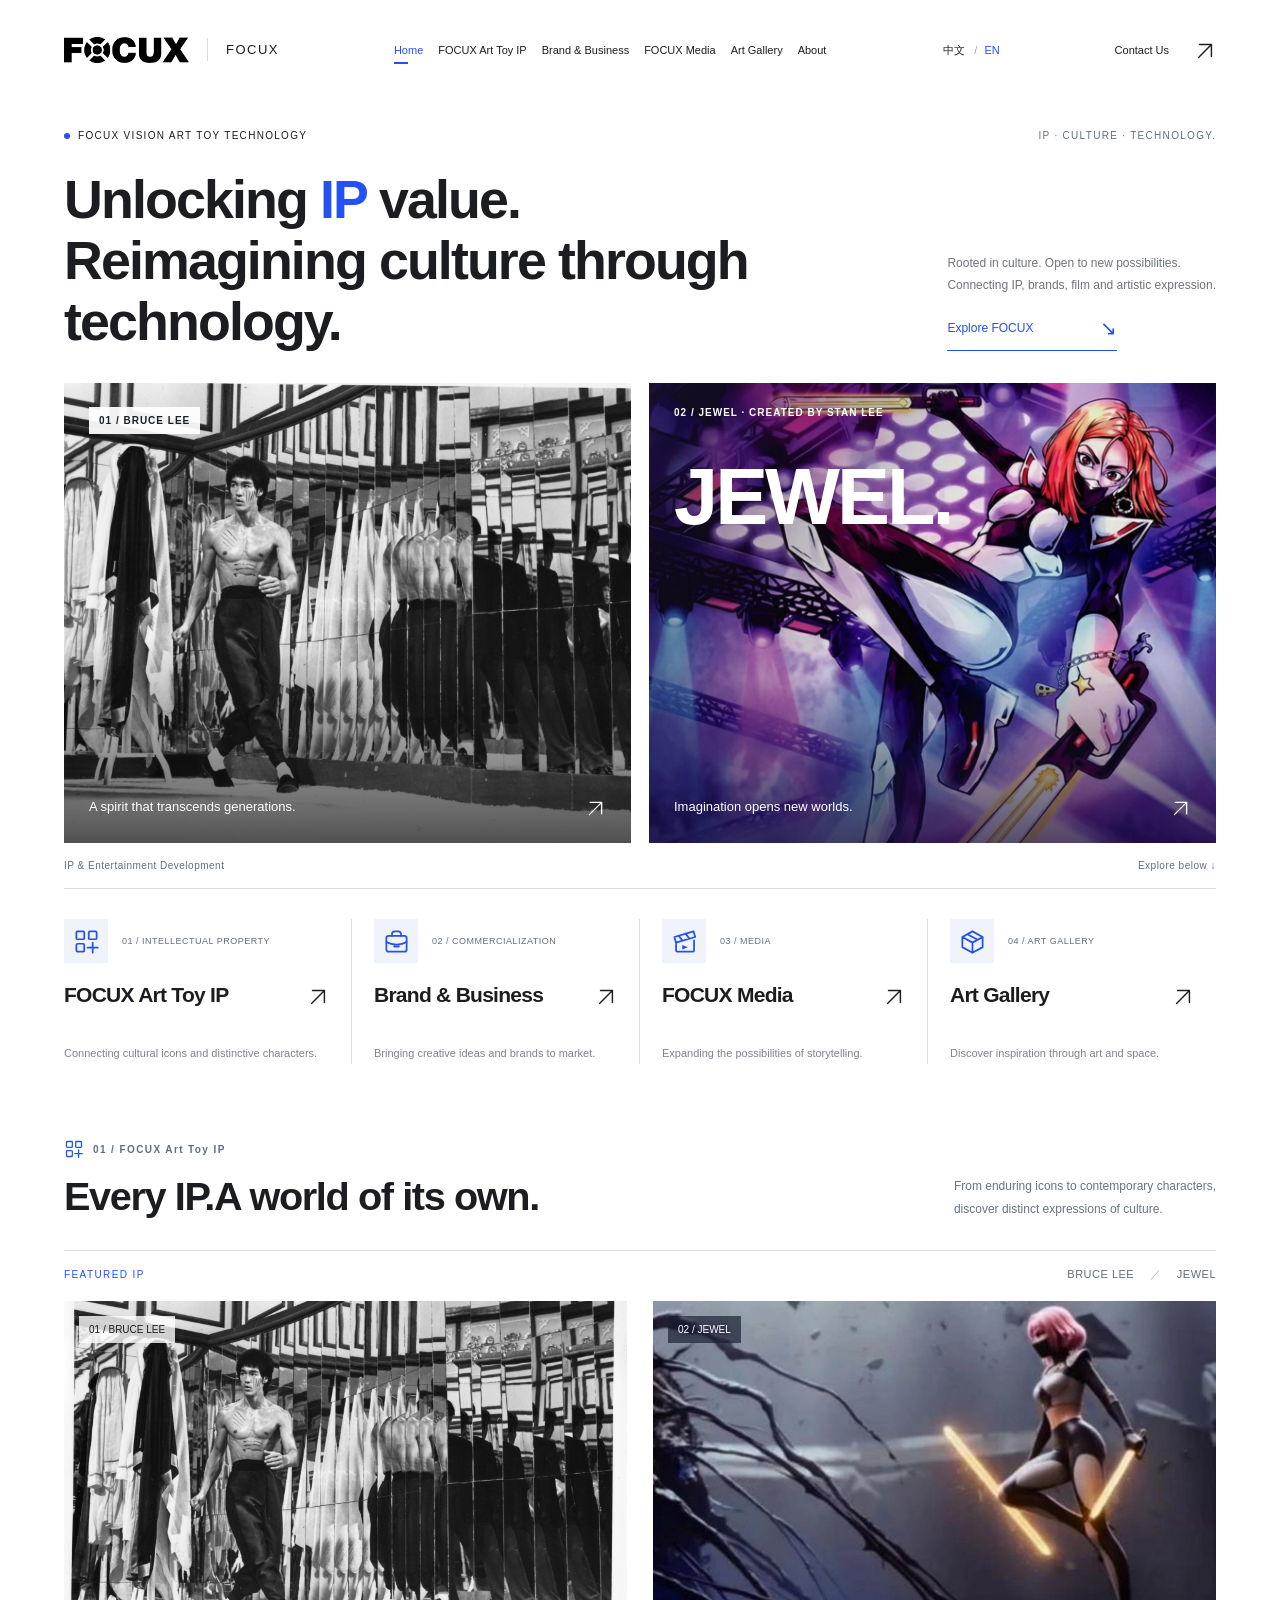
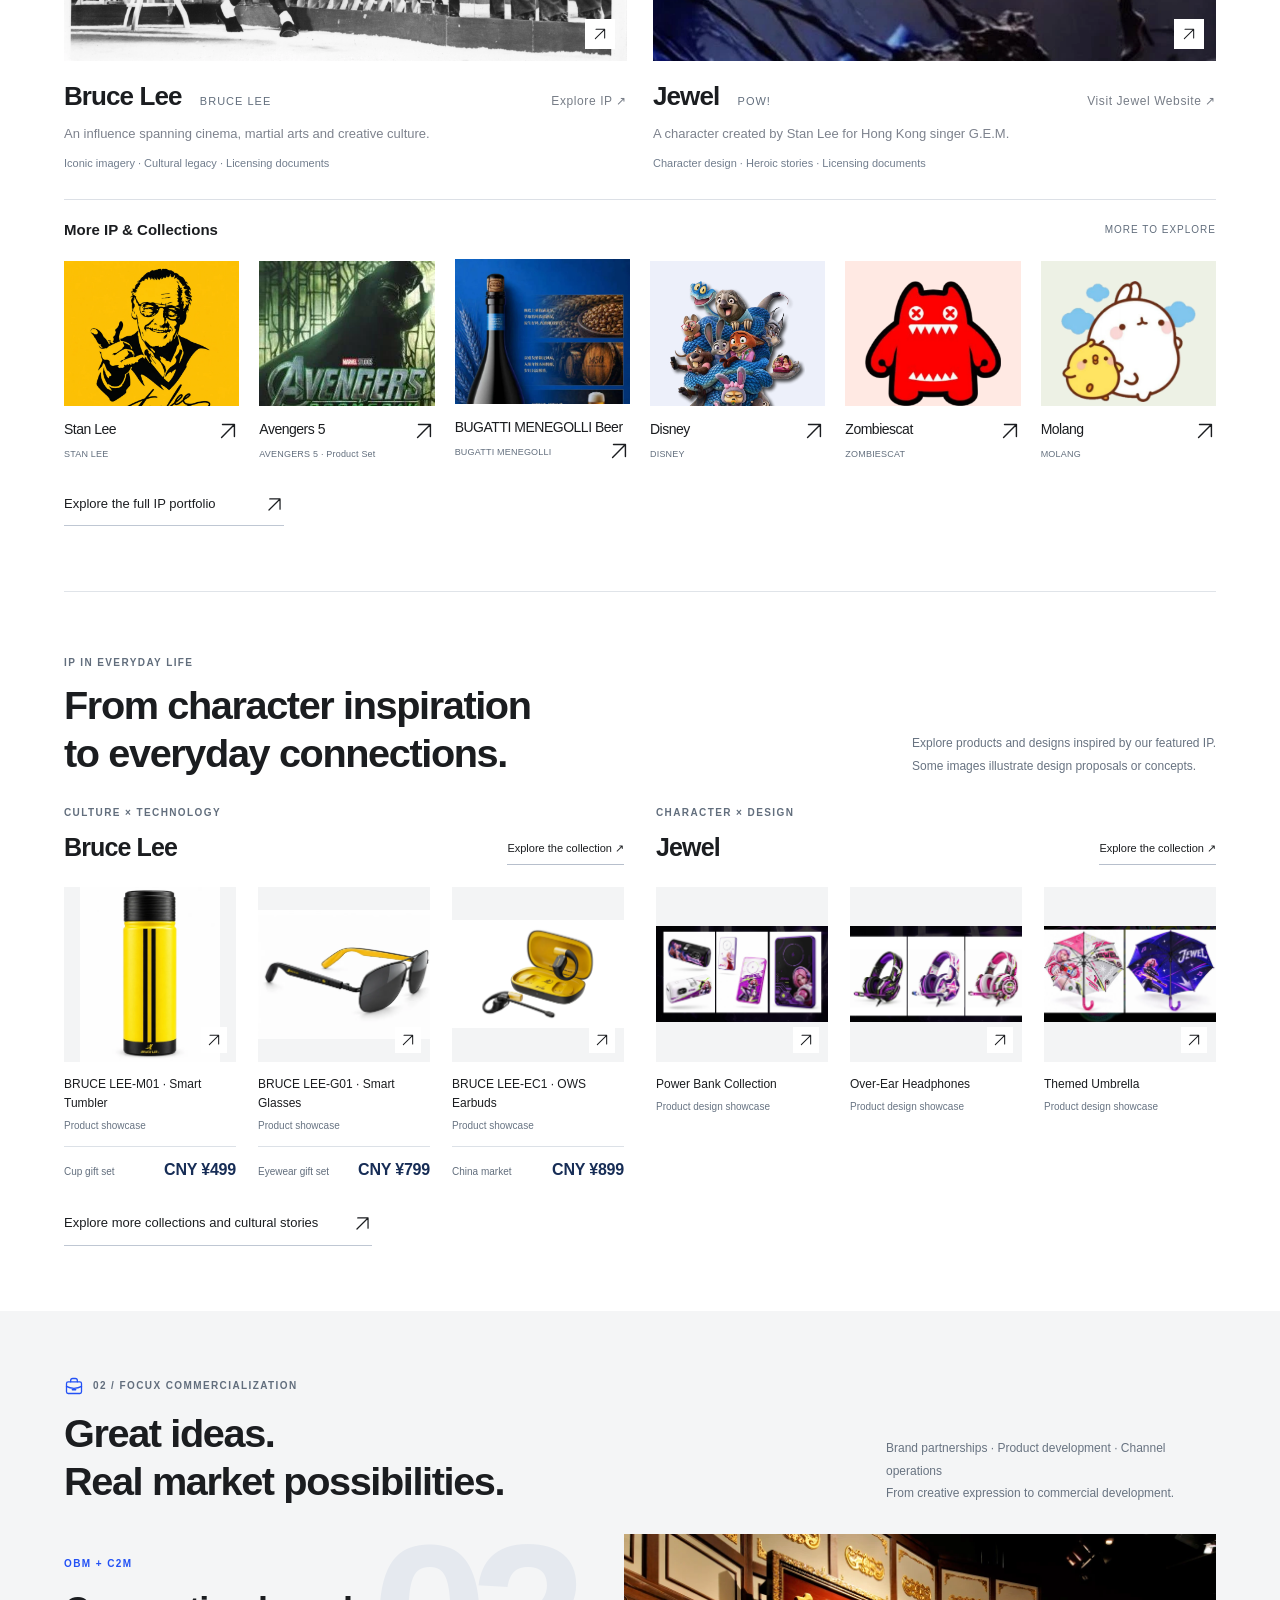
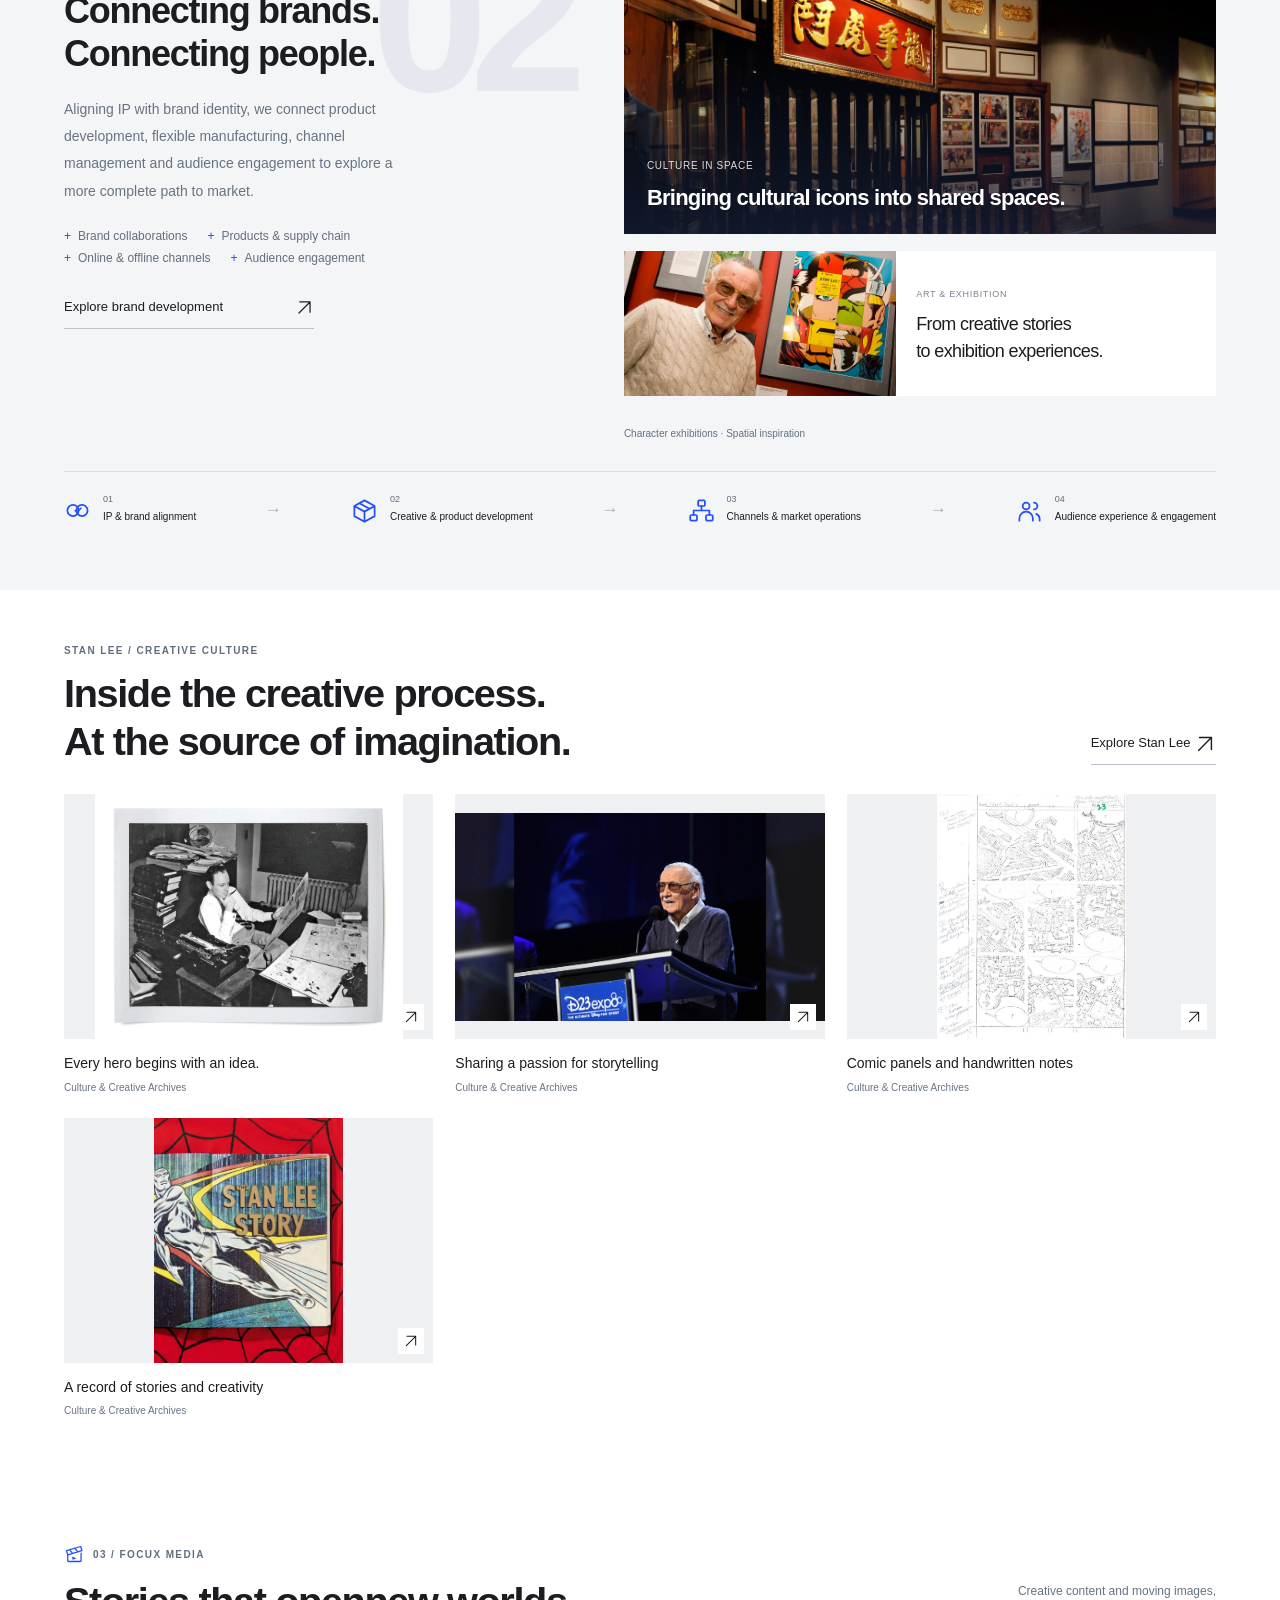
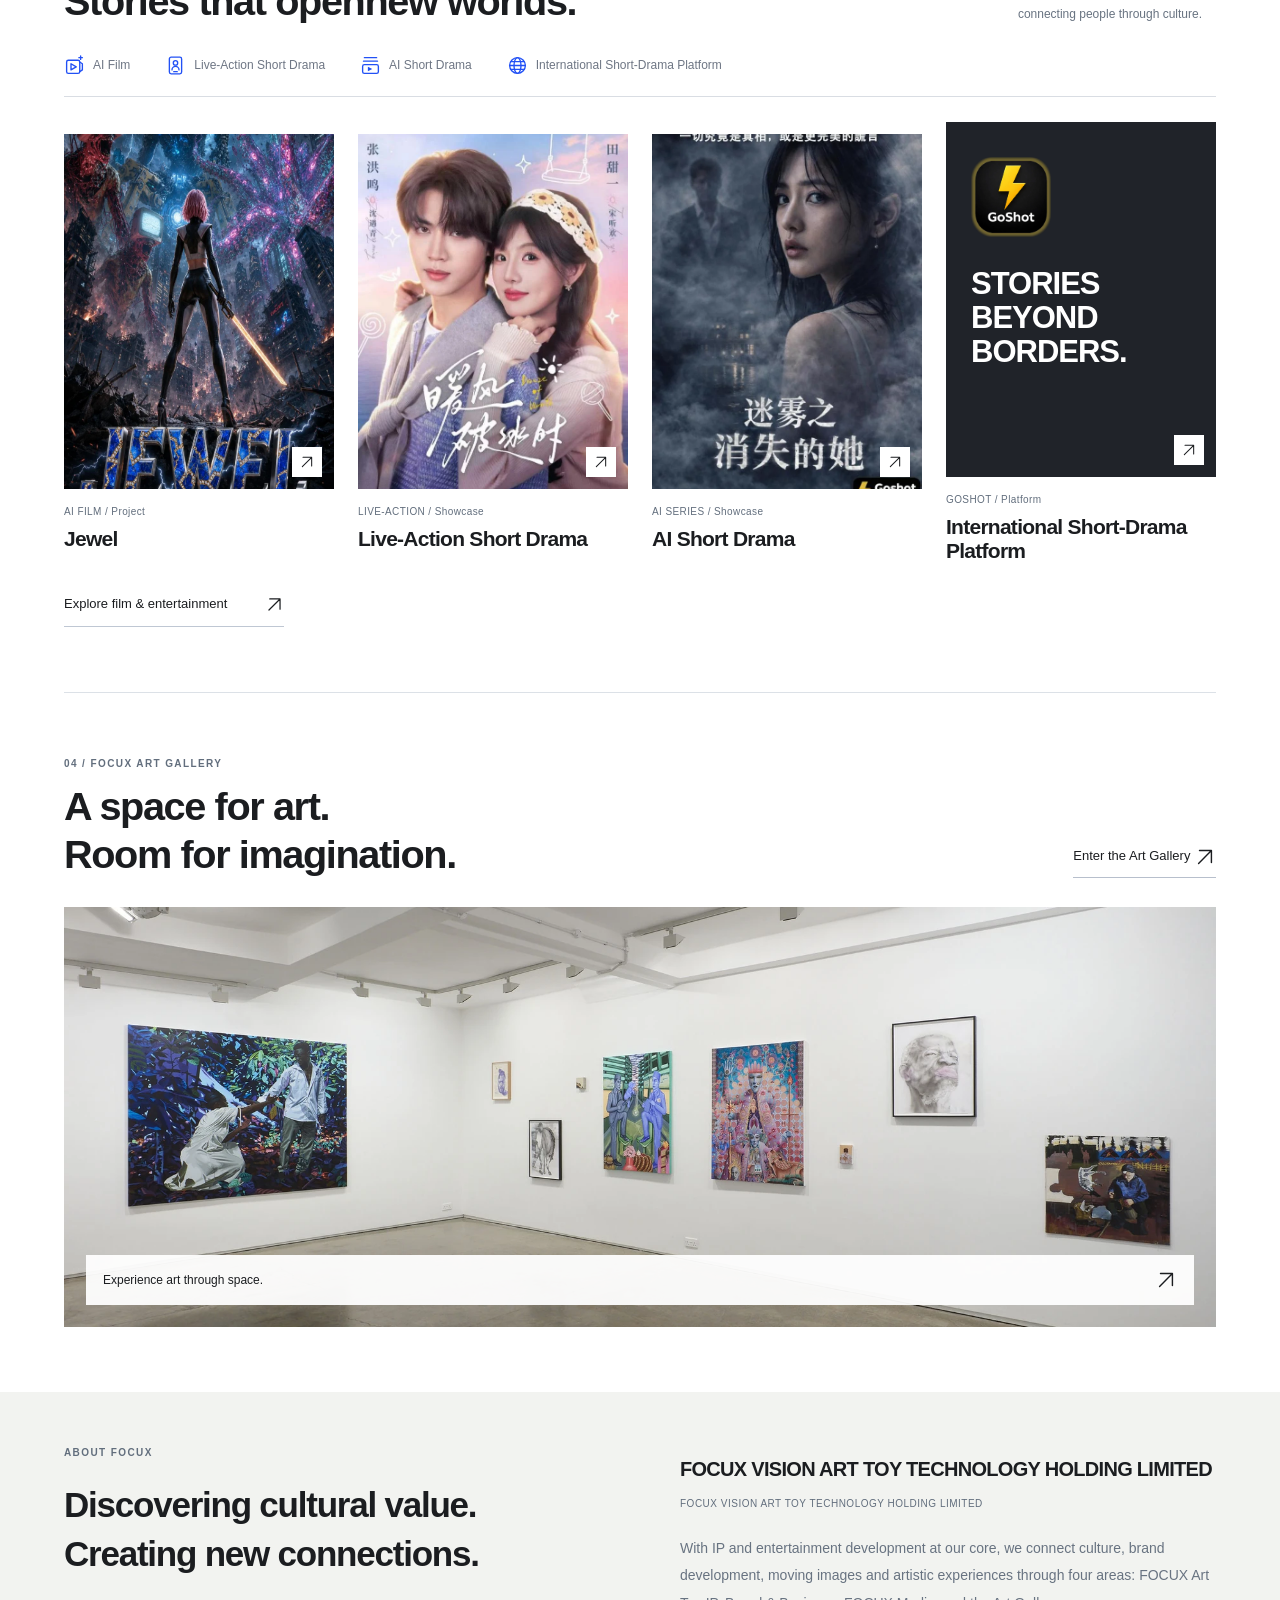
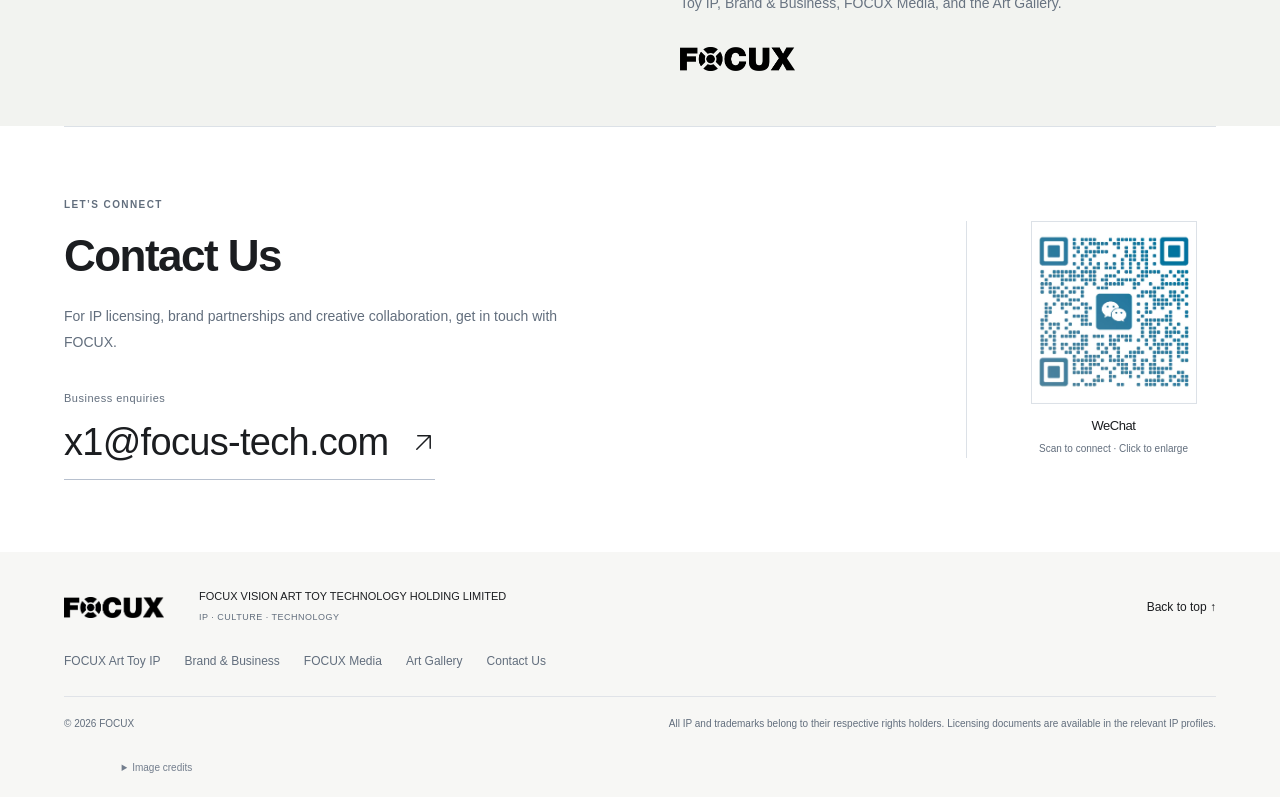
==== commit f7489f7b: "Add files via upload" ====
--- a/en/index.html
+++ b/en/index.html
@@ -1 +1,4 @@
-<!doctype html><html lang="en"><head><meta charset="UTF-8"><meta name="viewport" content="width=device-width,initial-scale=1"><meta name="description" content="FOCUX VISION ART TOY TECHNOLOGY HOLDING LIMITED. Connecting IP, culture and technology through brands, film and art."><meta name="theme-color" content="#ffffff"><title>FOCUX | IP, Brands, Film & Art</title><link rel="stylesheet" href="../assets/home.css?v=20261109-10"><script defer src="../assets/galleries-en.js?v=20261109-10"></script><script defer src="../assets/home-en.js?v=20261109-10"></script><script src="../assets/language.js?v=20261109-10" defer></script><link rel="canonical" href="https://focux-art.com/en/"><link rel="alternate" hreflang="zh-CN" href="https://focux-art.com/"><link rel="alternate" hreflang="en" href="https://focux-art.com/en/"><link rel="alternate" hreflang="x-default" href="https://focux-art.com/"></head><body><svg xmlns="http://www.w3.org/2000/svg" class="icon-definitions" width="0" height="0" aria-hidden="true" focusable="false"><defs><symbol id="focux-ip" viewBox="0 0 24 24"><rect x="3" y="3" width="7" height="7" rx="1"/><rect x="14" y="3" width="7" height="7" rx="1"/><rect x="3" y="14" width="7" height="7" rx="1"/><path d="M17.5 13v9m-4.5-4.5h9"/></symbol><symbol id="focux-commerce" viewBox="0 0 24 24"><path d="M8 7V5.5A2.5 2.5 0 0 1 10.5 3h3A2.5 2.5 0 0 1 16 5.5V7"/><rect x="3" y="7" width="18" height="14" rx="2"/><path d="M3 12.5c5 3 13 3 18 0M10 14.5v2h4v-2"/></symbol><symbol id="focux-film" viewBox="0 0 24 24"><path d="m3 8 17-5 1.5 5L4.5 13zM7 7l3 4m3-6 3 4M4.5 13v7a1 1 0 0 0 1 1h14a1 1 0 0 0 1-1V11"/><path d="m10 15 5 2-5 2z" fill="currentColor" stroke="none"/></symbol><symbol id="focux-match" viewBox="0 0 24 24"><circle cx="8" cy="12" r="5"/><circle cx="16" cy="12" r="5"/><path d="m10 12 1.5 1.5L15 10"/></symbol><symbol id="focux-design" viewBox="0 0 24 24"><path d="m12 3 9 5-9 5-9-5zM3 8v9l9 5 9-5V8M12 13v9M7.5 5.5l9 5"/></symbol><symbol id="focux-channels" viewBox="0 0 24 24"><rect x="9" y="3" width="6" height="5" rx="1"/><rect x="2" y="16" width="6" height="5" rx="1"/><rect x="16" y="16" width="6" height="5" rx="1"/><path d="M12 8v4m-7 4v-4h14v4"/></symbol><symbol id="focux-users" viewBox="0 0 24 24"><circle cx="9" cy="8" r="3"/><path d="M3 21v-2a6 6 0 0 1 12 0v2M16 5a3 3 0 0 1 0 6m2 4a5 5 0 0 1 3 4v2"/></symbol><symbol id="focux-ai-film" viewBox="0 0 24 24"><rect x="3" y="6" width="15" height="15" rx="2"/><path d="m8 10 6 3.5L8 17zM18 8l3 2v7l-3 2M19 1v4m-2-2h4"/></symbol><symbol id="focux-live" viewBox="0 0 24 24"><rect x="5" y="2.5" width="14" height="19" rx="2"/><circle cx="12" cy="9" r="2.5"/><path d="M8 17a4 4 0 0 1 8 0M10 19h4"/></symbol><symbol id="focux-ai-series" viewBox="0 0 24 24"><path d="M5 3h14M4 7h16"/><rect x="3" y="11" width="18" height="10" rx="2"/><path d="m9 13.5 5 2.5-5 2.5z" fill="currentColor" stroke="none"/></symbol><symbol id="focux-globe" viewBox="0 0 24 24"><circle cx="12" cy="12" r="9"/><ellipse cx="12" cy="12" rx="4" ry="9"/><path d="M3 12h18M4.5 7.5h15m-15 9h15"/></symbol><symbol id="focux-authorization" viewBox="0 0 24 24"><path d="m12 2 8 3v6c0 5-4 8.5-8 11-4-2.5-8-6-8-11V5z"/><path d="m8 11.5 2.5 2.5 5.5-6"/></symbol><symbol id="focux-arrow-up-right" viewBox="0 0 24 24"><path d="M5 19 19 5M6 5h13v13"/></symbol><symbol id="focux-arrow-right" viewBox="0 0 24 24"><path d="M3 12h18m-7-7 7 7-7 7"/></symbol><symbol id="focux-arrow-down" viewBox="0 0 24 24"><path d="M12 3v18m-7-7 7 7 7-7"/></symbol><symbol id="focux-menu" viewBox="0 0 24 24"><path d="M4 6h16M4 12h16M4 18h16"/></symbol><symbol id="focux-close" viewBox="0 0 24 24"><path d="m6 6 12 12M6 18 18 6"/></symbol><symbol id="focux-zoom" viewBox="0 0 24 24"><circle cx="10" cy="10" r="6.5"/><path d="m15 15 6 6M7 10h6m-3-3v6"/></symbol></defs></svg><a class="skip-link" href="#top">Skip to content</a><header><a href="index.html" class="identity" aria-label="FOCUX home"><img src="../assets/home/focux-logo.webp" alt="FOCUX" width="1812" height="379" decoding="async"><span>FOCUX</span></a><button class="menu-toggle" aria-expanded="false" aria-controls="main-nav">Menu <svg class="ui-icon" aria-hidden="true" focusable="false" viewBox="0 0 24 24"><use href="#focux-menu"></use></svg></button><nav id="main-nav"><a href="index.html" class="current" aria-current="page">Home</a><a href="ip.html">FOCUX IP</a><a href="business.html">Brand & Business</a><a href="film.html">Film & Entertainment</a><a href="art.html">Art Gallery</a><a href="index.html#about">About</a></nav><div class="language-switch" aria-label="Language"><a href="../index.html" lang="zh-CN" hreflang="zh-CN" data-language-switch="zh-CN">中文</a><i>/</i><span aria-current="true">EN</span></div><a class="contact-link" href="index.html#cooperate">Partnerships <span><svg class="ui-icon" aria-hidden="true" focusable="false" viewBox="0 0 24 24"><use href="#focux-arrow-up-right"></use></svg></span></a></header><main id="top"><section class="hero container"><div class="hero-topline"><span><i></i> FOCUX VISION ART TOY TECHNOLOGY</span><span>IP · CULTURE · TECHNOLOGY.</span></div><div class="hero-title"><h1>Unlocking <span class="slogan-ip">IP</span> value.<br><span class="slogan-culture">Reimagining culture through technology.</span></h1><div class="hero-description"><p>Rooted in culture. Open to new possibilities.<br>Connecting IP, brands, film and artistic expression.</p><a class="line-link" href="#ip">Explore FOCUX <span>↘</span></a></div></div><div class="hero-stage hero-stage-featured"><a class="hero-bruce" href="#ip-bruce" aria-label="Explore featured IP: Bruce Lee"><span class="stage-label">01 / BRUCE LEE</span><img src="../assets/home/bruce-mirror-scene.webp" alt="Bruce Lee archival photograph" fetchpriority="high" width="1800" height="1260" decoding="async"><span class="stage-caption">A spirit that transcends generations. <b><svg class="ui-icon" aria-hidden="true" focusable="false" viewBox="0 0 24 24"><use href="#focux-arrow-up-right"></use></svg></b></span></a><a class="hero-jewel" href="#ip-jewel" aria-label="Explore featured IP: Jewel"><img src="../assets/jewel.webp" alt="Jewel character artwork" width="1199" height="1200" decoding="async"><span class="stage-label">02 / JEWEL · CREATED BY STAN LEE</span><strong>JEWEL.</strong><span class="stage-caption">Imagination opens new worlds. <b><svg class="ui-icon" aria-hidden="true" focusable="false" viewBox="0 0 24 24"><use href="#focux-arrow-up-right"></use></svg></b></span></a></div><div class="hero-bottom"><span>IP & Entertainment Development</span><span>Explore below ↓</span></div></section><section class="pillars container" aria-label="Four areas of focus"><a href="ip.html"><div class="pillar-top"><span class="pillar-symbol"><svg class="ui-icon" aria-hidden="true" focusable="false" viewBox="0 0 24 24"><use href="#focux-ip"></use></svg></span><small>01 / INTELLECTUAL PROPERTY</small></div><h2>FOCUX IP <b><svg class="ui-icon" aria-hidden="true" focusable="false" viewBox="0 0 24 24"><use href="#focux-arrow-up-right"></use></svg></b></h2><p>Connecting cultural icons and distinctive characters.</p></a><a href="business.html"><div class="pillar-top"><span class="pillar-symbol"><svg class="ui-icon" aria-hidden="true" focusable="false" viewBox="0 0 24 24"><use href="#focux-commerce"></use></svg></span><small>02 / COMMERCIALIZATION</small></div><h2>Brand & Business <b><svg class="ui-icon" aria-hidden="true" focusable="false" viewBox="0 0 24 24"><use href="#focux-arrow-up-right"></use></svg></b></h2><p>Bringing creative ideas and brands to market.</p></a><a href="film.html"><div class="pillar-top"><span class="pillar-symbol"><svg class="ui-icon" aria-hidden="true" focusable="false" viewBox="0 0 24 24"><use href="#focux-film"></use></svg></span><small>03 / FILM & ENTERTAINMENT</small></div><h2>Film & Entertainment <b><svg class="ui-icon" aria-hidden="true" focusable="false" viewBox="0 0 24 24"><use href="#focux-arrow-up-right"></use></svg></b></h2><p>Expanding the possibilities of storytelling.</p></a><a href="art.html"><div class="pillar-top"><span class="pillar-symbol"><svg class="ui-icon" aria-hidden="true" focusable="false" viewBox="0 0 24 24"><use href="#focux-design"></use></svg></span><small>04 / ART GALLERY</small></div><h2>Art Gallery <b><svg class="ui-icon" aria-hidden="true" focusable="false" viewBox="0 0 24 24"><use href="#focux-arrow-up-right"></use></svg></b></h2><p>Discover inspiration through art and space.</p></a></section><section class="ip-section container section" id="ip"><div class="section-head"><div><p class="eyebrow icon-eyebrow"><svg class="ui-icon" aria-hidden="true" focusable="false" viewBox="0 0 24 24"><use href="#focux-ip"></use></svg>01 / FOCUX IP</p><h2>Every IP.<br class="mobile-break">A world of its own.</h2></div><p class="section-intro">From enduring icons to contemporary characters,<br>discover distinct expressions of culture.</p></div><div class="featured-ip-heading"><span>FEATURED IP</span><p>BRUCE LEE <i>／</i> JEWEL</p></div><div class="ip-grid featured-ip-grid"><button class="ip-card ip-bruce" id="ip-bruce" data-ip="bruce"><div class="ip-image"><img src="../assets/home/bruce-mirror-scene.webp" alt="Bruce Lee in the hall of mirrors" loading="lazy" width="1281" height="1600" decoding="async"><span>01 / BRUCE LEE</span><b><svg class="ui-icon" aria-hidden="true" focusable="false" viewBox="0 0 24 24"><use href="#focux-arrow-up-right"></use></svg></b></div><div class="ip-caption"><h3>Bruce Lee <em>BRUCE LEE</em></h3><span>Explore IP ↗</span></div><p>An influence spanning cinema, martial arts and creative culture.</p><small>Iconic imagery · Cultural legacy · Licensing documents</small></button><button class="ip-card ip-jewel" id="ip-jewel" data-ip="jewel"><div class="ip-image"><img src="../assets/home/jewel-world.webp" alt="Jewel character-world artwork" loading="lazy" width="807" height="807" decoding="async"><span>02 / JEWEL</span><b><svg class="ui-icon" aria-hidden="true" focusable="false" viewBox="0 0 24 24"><use href="#focux-arrow-up-right"></use></svg></b></div><div class="ip-caption"><h3>Jewel <em>POW!</em></h3><span>Explore IP ↗</span></div><p>A character created by Stan Lee for Hong Kong singer G.E.M.</p><small>Character design · Heroic stories · Licensing documents</small></button></div><div class="secondary-ip-heading"><p>More IP & Collections</p><span>MORE TO EXPLORE</span></div><div class="secondary-ip-grid"><button data-ip="molang"><div class="secondary-visual secondary-molang"><img src="../assets/molang.webp" alt="Molang" loading="lazy" width="651" height="586" decoding="async"></div><h3>Molang <b><svg class="ui-icon" aria-hidden="true" focusable="false" viewBox="0 0 24 24"><use href="#focux-arrow-up-right"></use></svg></b></h3><small>MOLANG</small></button><button data-ip="disney"><div class="secondary-visual secondary-disney"><img src="../assets/disney.webp" alt="Disney" loading="lazy" width="1065" height="1200" decoding="async"></div><h3>Disney <b><svg class="ui-icon" aria-hidden="true" focusable="false" viewBox="0 0 24 24"><use href="#focux-arrow-up-right"></use></svg></b></h3><small>DISNEY</small></button><button data-ip="cat"><div class="secondary-visual secondary-cat"><img src="../assets/cat.webp" alt="Zombiescat" loading="lazy" width="426" height="396" decoding="async"></div><h3>Zombiescat <b><svg class="ui-icon" aria-hidden="true" focusable="false" viewBox="0 0 24 24"><use href="#focux-arrow-up-right"></use></svg></b></h3><small>ZOMBIESCAT</small></button><button data-ip="avengers"><div class="secondary-visual secondary-avengers"><img src="../assets/home/avengers.webp" alt="Avengers 5" loading="lazy" width="250" height="377" decoding="async"></div><h3>Avengers 5 <b><svg class="ui-icon" aria-hidden="true" focusable="false" viewBox="0 0 24 24"><use href="#focux-arrow-up-right"></use></svg></b></h3><small>AVENGERS 5 · Product Set</small></button><button data-ip="stan"><div class="secondary-visual secondary-stan"><img src="../assets/stan.webp" alt="Stan Lee" loading="lazy" width="1200" height="1200" decoding="async"></div><h3>Stan Lee <b><svg class="ui-icon" aria-hidden="true" focusable="false" viewBox="0 0 24 24"><use href="#focux-arrow-up-right"></use></svg></b></h3><small>STAN LEE</small></button><button data-ip="bugatti"><div class="secondary-visual secondary-bugatti"><img src="../assets/home/s30-image90.webp" alt="BUGATTI MENEGOLLI beer collection" loading="lazy" width="975" height="1300" decoding="async"></div><h3>BUGATTI MENEGOLLI Beer <b><svg class="ui-icon" aria-hidden="true" focusable="false" viewBox="0 0 24 24"><use href="#focux-arrow-up-right"></use></svg></b></h3><small>BUGATTI MENEGOLLI</small></button></div><a class="column-link" href="ip.html">Explore the full IP portfolio <span><svg class="ui-icon" aria-hidden="true" focusable="false" viewBox="0 0 24 24"><use href="#focux-arrow-up-right"></use></svg></span></a></section><section class="series-section container section" id="series"><div class="section-head"><div><p class="eyebrow">IP IN EVERYDAY LIFE</p><h2>From character inspiration<br>to everyday connections.</h2></div><p class="section-intro">Explore products and designs inspired by our featured IP.<br>Some images illustrate design proposals or concepts.</p></div><div class="brand-preview-grid"><article class="brand-gallery" id="series-bruce"><div class="brand-gallery-heading"><div><p class="eyebrow">CULTURE × TECHNOLOGY</p><h3>Bruce Lee</h3></div><button class="plain-link" data-ip="bruce">Explore the collection ↗</button></div><div class="gallery-grid"><button class="gallery-tile" data-gallery-open="bruce-s3-image10" aria-label="Enlarge BRUCE LEE-M01 · Smart Tumbler"><span class="gallery-picture"><img src="../assets/gallery/bruce-s3-image10.webp" alt="BRUCE LEE-M01 · Smart Tumbler" loading="lazy" decoding="async"><b><svg class="ui-icon" aria-hidden="true" focusable="false" viewBox="0 0 24 24"><use href="#focux-arrow-up-right"></use></svg></b></span><span class="gallery-title">BRUCE LEE-M01 · Smart Tumbler</span><small>Product showcase</small></button><button class="gallery-tile" data-gallery-open="bruce-s7-image27" aria-label="Enlarge BRUCE LEE-G01 · Smart Glasses"><span class="gallery-picture"><img src="../assets/gallery/bruce-s7-image27.webp" alt="BRUCE LEE-G01 · Smart Glasses" loading="lazy" decoding="async"><b><svg class="ui-icon" aria-hidden="true" focusable="false" viewBox="0 0 24 24"><use href="#focux-arrow-up-right"></use></svg></b></span><span class="gallery-title">BRUCE LEE-G01 · Smart Glasses</span><small>Product showcase</small></button><button class="gallery-tile" data-gallery-open="bruce-s14-image52" aria-label="Enlarge BRUCE LEE-EC1 · OWS Earbuds"><span class="gallery-picture"><img src="../assets/gallery/bruce-s14-image52.webp" alt="BRUCE LEE-EC1 · OWS Earbuds" loading="lazy" decoding="async"><b><svg class="ui-icon" aria-hidden="true" focusable="false" viewBox="0 0 24 24"><use href="#focux-arrow-up-right"></use></svg></b></span><span class="gallery-title">BRUCE LEE-EC1 · OWS Earbuds</span><small>Product showcase</small></button></div></article><article class="brand-gallery" id="series-jewel"><div class="brand-gallery-heading"><div><p class="eyebrow">CHARACTER × DESIGN</p><h3>Jewel</h3></div><button class="plain-link" data-ip="jewel">Explore the collection ↗</button></div><div class="gallery-grid"><button class="gallery-tile" data-gallery-open="jewel-13" aria-label="Enlarge Power Bank Collection"><span class="gallery-picture"><img src="../assets/gallery/jewel-13.webp" alt="Power Bank Collection" loading="lazy" decoding="async"><b><svg class="ui-icon" aria-hidden="true" focusable="false" viewBox="0 0 24 24"><use href="#focux-arrow-up-right"></use></svg></b></span><span class="gallery-title">Power Bank Collection</span><small>Product design showcase</small></button><button class="gallery-tile" data-gallery-open="jewel-18" aria-label="Enlarge Over-Ear Headphones"><span class="gallery-picture"><img src="../assets/gallery/jewel-18.webp" alt="Over-Ear Headphones" loading="lazy" decoding="async"><b><svg class="ui-icon" aria-hidden="true" focusable="false" viewBox="0 0 24 24"><use href="#focux-arrow-up-right"></use></svg></b></span><span class="gallery-title">Over-Ear Headphones</span><small>Product design showcase</small></button><button class="gallery-tile" data-gallery-open="jewel-31" aria-label="Enlarge Themed Umbrella"><span class="gallery-picture"><img src="../assets/gallery/jewel-31.webp" alt="Themed Umbrella" loading="lazy" decoding="async"><b><svg class="ui-icon" aria-hidden="true" focusable="false" viewBox="0 0 24 24"><use href="#focux-arrow-up-right"></use></svg></b></span><span class="gallery-title">Themed Umbrella</span><small>Product design showcase</small></button></div></article></div><a class="column-link" href="ip.html#series">Explore more collections and cultural stories <span><svg class="ui-icon" aria-hidden="true" focusable="false" viewBox="0 0 24 24"><use href="#focux-arrow-up-right"></use></svg></span></a></section><section class="business-section section" id="business"><div class="container"><div class="section-head"><div><p class="eyebrow icon-eyebrow"><svg class="ui-icon" aria-hidden="true" focusable="false" viewBox="0 0 24 24"><use href="#focux-commerce"></use></svg>02 / FOCUX COMMERCIALIZATION</p><h2>Great ideas.<br>Real market possibilities.</h2></div><p class="section-intro">Brand partnerships · Product development · Channel operations<br>From creative expression to commercial development.</p></div><div class="business-editorial"><div class="business-copy"><span class="big-number">02</span><p class="eyebrow">OBM + C2M</p><h3>Connecting brands.<br>Connecting people.</h3><p>Aligning IP with brand identity, we connect product development, flexible manufacturing, channel management and audience engagement to explore a more complete path to market.</p><div class="business-tags"><span>Brand collaborations</span><span>Products & supply chain</span><span>Online & offline channels</span><span>Audience engagement</span></div><a href="business.html" class="line-link">Explore brand development <span><svg class="ui-icon" aria-hidden="true" focusable="false" viewBox="0 0 24 24"><use href="#focux-arrow-up-right"></use></svg></span></a></div><div class="market-scenes" aria-label="Character exhibition references"><figure class="market-main"><img src="../assets/editorial/bruce-exhibition.webp" alt="Bruce Lee exhibition installation" loading="lazy" width="1600" height="900" decoding="async"><figcaption><span>CULTURE IN SPACE</span><h3>Bringing cultural icons into shared spaces.</h3></figcaption></figure><figure class="market-secondary"><img src="../assets/editorial/stan-exhibition.webp" alt="Stan Lee retrospective reception" loading="lazy" width="474" height="275" decoding="async"><figcaption><span>ART & EXHIBITION</span><h3>From creative stories<br>to exhibition experiences.</h3></figcaption></figure><p class="exhibition-note">Character exhibitions · Spatial inspiration</p></div></div><div class="process"><span class="process-step"><svg class="ui-icon" aria-hidden="true" focusable="false" viewBox="0 0 24 24"><use href="#focux-match"></use></svg><span><i>01</i><strong>IP & brand alignment</strong></span></span><b>→</b><span class="process-step"><svg class="ui-icon" aria-hidden="true" focusable="false" viewBox="0 0 24 24"><use href="#focux-design"></use></svg><span><i>02</i><strong>Creative & product development</strong></span></span><b>→</b><span class="process-step"><svg class="ui-icon" aria-hidden="true" focusable="false" viewBox="0 0 24 24"><use href="#focux-channels"></use></svg><span><i>03</i><strong>Channels & market operations</strong></span></span><b>→</b><span class="process-step"><svg class="ui-icon" aria-hidden="true" focusable="false" viewBox="0 0 24 24"><use href="#focux-users"></use></svg><span><i>04</i><strong>Audience experience & engagement</strong></span></span></div></div></section><section class="stan-preview container"><div class="section-head"><div><p class="eyebrow">STAN LEE / CREATIVE CULTURE</p><h2>Inside the creative process.<br>At the source of imagination.</h2></div><a class="plain-link" href="ip.html#culture-stan">Explore Stan Lee <svg class="ui-icon" aria-hidden="true" viewBox="0 0 24 24"><use href="#focux-arrow-up-right"></use></svg></a></div><div class="gallery-grid"><button class="gallery-tile" data-gallery-open="culture-stan-0"><span class="gallery-picture"><img src="../assets/editorial/stan-working.webp" alt="Every hero begins with an idea." loading="lazy"><b><svg class="ui-icon" aria-hidden="true" viewBox="0 0 24 24"><use href="#focux-arrow-up-right"></use></svg></b></span><span class="gallery-title">Every hero begins with an idea.</span><small>Culture & Creative Archives</small></button><button class="gallery-tile" data-gallery-open="culture-stan-1"><span class="gallery-picture"><img src="../assets/editorial/stan-stage.webp" alt="Sharing a passion for storytelling" loading="lazy"><b><svg class="ui-icon" aria-hidden="true" viewBox="0 0 24 24"><use href="#focux-arrow-up-right"></use></svg></b></span><span class="gallery-title">Sharing a passion for storytelling</span><small>Culture & Creative Archives</small></button><button class="gallery-tile" data-gallery-open="culture-stan-2"><span class="gallery-picture"><img src="../assets/gallery/stan-s5-image7.webp" alt="Comic panels and handwritten notes" loading="lazy"><b><svg class="ui-icon" aria-hidden="true" viewBox="0 0 24 24"><use href="#focux-arrow-up-right"></use></svg></b></span><span class="gallery-title">Comic panels and handwritten notes</span><small>Culture & Creative Archives</small></button><button class="gallery-tile" data-gallery-open="culture-stan-3"><span class="gallery-picture"><img src="../assets/gallery/stan-s57-image150.webp" alt="A record of stories and creativity" loading="lazy"><b><svg class="ui-icon" aria-hidden="true" viewBox="0 0 24 24"><use href="#focux-arrow-up-right"></use></svg></b></span><span class="gallery-title">A record of stories and creativity</span><small>Culture & Creative Archives</small></button></div></section><section class="film-section container section" id="film"><div class="section-head"><div><p class="eyebrow icon-eyebrow"><svg class="ui-icon" aria-hidden="true" focusable="false" viewBox="0 0 24 24"><use href="#focux-film"></use></svg>03 / FOCUX FILM</p><h2>Stories that open<br class="mobile-break">new worlds.</h2></div><p class="section-intro">Creative content and moving images,<br>connecting people through culture.</p></div><div class="film-types"><span><svg class="ui-icon" aria-hidden="true" focusable="false" viewBox="0 0 24 24"><use href="#focux-ai-film"></use></svg>AI Film</span><span><svg class="ui-icon" aria-hidden="true" focusable="false" viewBox="0 0 24 24"><use href="#focux-live"></use></svg>Live-Action Short Drama</span><span><svg class="ui-icon" aria-hidden="true" focusable="false" viewBox="0 0 24 24"><use href="#focux-ai-series"></use></svg>AI Short Drama</span><span><svg class="ui-icon" aria-hidden="true" focusable="false" viewBox="0 0 24 24"><use href="#focux-globe"></use></svg>International Short-Drama Platform</span></div><div class="poster-grid"><button class="poster" data-film="jewel"><div><img src="../assets/home/s33-image118.webp" alt="Jewel film project concept poster" loading="lazy" width="735" height="1300" decoding="async"><b><svg class="ui-icon" aria-hidden="true" focusable="false" viewBox="0 0 24 24"><use href="#focux-arrow-up-right"></use></svg></b></div><small>AI FILM / Project</small><h3>Jewel</h3></button><button class="poster" data-film="live"><div><img src="../assets/home/s39-image143.webp" alt="Live-action short-drama showcase" loading="lazy" width="595" height="794" decoding="async"><b><svg class="ui-icon" aria-hidden="true" focusable="false" viewBox="0 0 24 24"><use href="#focux-arrow-up-right"></use></svg></b></div><small>LIVE-ACTION / Showcase</small><h3>Live-Action Short Drama</h3></button><button class="poster" data-film="ai"><div><img src="../assets/home/s40-image151.webp" alt="AI short-drama showcase" loading="lazy" width="600" height="845" decoding="async"><b><svg class="ui-icon" aria-hidden="true" focusable="false" viewBox="0 0 24 24"><use href="#focux-arrow-up-right"></use></svg></b></div><small>AI SERIES / Showcase</small><h3>AI Short Drama</h3></button><button class="poster platform" data-film="goshot"><div><img src="../assets/home/s41-image158.webp" alt="GoShot platform identity" loading="lazy" width="846" height="838" decoding="async"><span>STORIES<br>BEYOND<br>BORDERS.</span><b><svg class="ui-icon" aria-hidden="true" focusable="false" viewBox="0 0 24 24"><use href="#focux-arrow-up-right"></use></svg></b></div><small>GOSHOT / Platform</small><h3>International Short-Drama Platform</h3></button></div><a class="column-link" href="film.html">Explore film & entertainment <span><svg class="ui-icon" aria-hidden="true" focusable="false" viewBox="0 0 24 24"><use href="#focux-arrow-up-right"></use></svg></span></a></section><section class="home-art-preview container section"><div class="section-head"><div><p class="eyebrow">04 / FOCUX ART GALLERY</p><h2>A space for art.<br>Room for imagination.</h2></div><a class="plain-link" href="art.html">Enter the Art Gallery <svg class="ui-icon" aria-hidden="true" focusable="false" viewBox="0 0 24 24"><use href="#focux-arrow-up-right"></use></svg></a></div><a href="art.html" class="home-art-image"><img src="../assets/editorial/art-gallery.webp" alt="Artworks in a bright gallery space" loading="lazy"><span>Experience art through space. <svg class="ui-icon" aria-hidden="true" focusable="false" viewBox="0 0 24 24"><use href="#focux-arrow-up-right"></use></svg></span></a></section><section class="about-section" id="about"><div class="container about-grid"><div><p class="eyebrow">ABOUT FOCUX</p><h2>Discovering cultural value.<br>Creating new connections.</h2></div><div class="about-copy"><h3>FOCUX VISION ART TOY TECHNOLOGY HOLDING LIMITED</h3><p class="english-name">FOCUX VISION ART TOY TECHNOLOGY HOLDING LIMITED</p><p>With IP and entertainment development at our core, we connect culture, brand development, moving images and artistic experiences through four areas: FOCUX IP, Brand & Business, Film & Entertainment, and the Art Gallery.</p><img src="../assets/home/focux-logo.webp" alt="FOCUX" loading="lazy" width="1812" height="379" decoding="async"></div></div></section><section class="cooperate-section container" id="cooperate"><div><p class="eyebrow">LET’S CONNECT</p><h2>The next possibility<br>starts here.</h2></div><div><p>Explore partnerships in IP, brands, film and artistic expression.</p><div class="cooperate-links"><a href="ip.html"><svg class="ui-icon" aria-hidden="true" focusable="false" viewBox="0 0 24 24"><use href="#focux-ip"></use></svg>IP partnerships ↗</a><a href="business.html"><svg class="ui-icon" aria-hidden="true" focusable="false" viewBox="0 0 24 24"><use href="#focux-commerce"></use></svg>Brand partnerships ↗</a><a href="film.html"><svg class="ui-icon" aria-hidden="true" focusable="false" viewBox="0 0 24 24"><use href="#focux-film"></use></svg>Film partnerships ↗</a></div></div></section></main><footer><div class="footer-top"><a href="index.html"><img src="../assets/home/focux-logo.webp" alt="FOCUX" width="1812" height="379" decoding="async"></a><p>FOCUX VISION ART TOY TECHNOLOGY HOLDING LIMITED<br><span>IP · CULTURE · TECHNOLOGY</span></p><a class="back-top" href="#top">Back to top ↑</a></div><div class="footer-nav"><a href="ip.html">FOCUX IP</a><a href="business.html">Brand & Business</a><a href="film.html">Film & Entertainment</a><a href="art.html">Art Gallery</a></div><div class="footer-bottom"><span>© 2026 FOCUX</span><span>All IP and trademarks belong to their respective rights holders. Licensing documents are available in the relevant IP profiles.</span></div><details class="image-credits"><summary>Image credits</summary><div>Exhibition imagery: <a href="https://www.museums.gov.hk/en/web/portal/exhibition017.html" target="_blank" rel="noopener">Hong Kong Heritage Museum</a>; Stan Lee retrospective photograph: Mat Szwajkos / Getty Images, via <a href="https://www.techtimes.com/articles/285565/20221228/disney-marvel-announces-stan-lee-documentary-2024.htm" target="_blank" rel="noopener">TechTimes</a>. External exhibition images are presented as cultural and spatial references.</div></details></footer><dialog id="detail-dialog" aria-label="IP and film project details"><button class="dialog-close" aria-label="Close details"><svg class="ui-icon" aria-hidden="true" focusable="false" viewBox="0 0 24 24"><use href="#focux-close"></use></svg></button><div id="detail-content"></div></dialog></body></html>+<!doctype html><html lang="en"><head><meta charset="UTF-8"><meta name="viewport" content="width=device-width,initial-scale=1"><meta name="description" content="FOCUX VISION ART TOY TECHNOLOGY HOLDING LIMITED. Connecting IP, culture and technology through brands, film and art."><meta name="theme-color" content="#ffffff"><title>FOCUX | IP, Brands, Film & Art</title><link rel="stylesheet" href="../assets/home.css?v=20261111-11"><script defer src="../assets/galleries-en.js?v=20261111-11"></script><script defer src="../assets/home-en.js?v=20261111-11"></script><script src="../assets/language.js?v=20261111-11" defer></script><link rel="canonical" href="https://focux-art.com/en/"><link rel="alternate" hreflang="zh-CN" href="https://focux-art.com/"><link rel="alternate" hreflang="en" href="https://focux-art.com/en/"><link rel="alternate" hreflang="x-default" href="https://focux-art.com/"></head><body><svg xmlns="http://www.w3.org/2000/svg" class="icon-definitions" width="0" height="0" aria-hidden="true" focusable="false"><defs><symbol id="focux-ip" viewBox="0 0 24 24"><rect x="3" y="3" width="7" height="7" rx="1"/><rect x="14" y="3" width="7" height="7" rx="1"/><rect x="3" y="14" width="7" height="7" rx="1"/><path d="M17.5 13v9m-4.5-4.5h9"/></symbol><symbol id="focux-commerce" viewBox="0 0 24 24"><path d="M8 7V5.5A2.5 2.5 0 0 1 10.5 3h3A2.5 2.5 0 0 1 16 5.5V7"/><rect x="3" y="7" width="18" height="14" rx="2"/><path d="M3 12.5c5 3 13 3 18 0M10 14.5v2h4v-2"/></symbol><symbol id="focux-film" viewBox="0 0 24 24"><path d="m3 8 17-5 1.5 5L4.5 13zM7 7l3 4m3-6 3 4M4.5 13v7a1 1 0 0 0 1 1h14a1 1 0 0 0 1-1V11"/><path d="m10 15 5 2-5 2z" fill="currentColor" stroke="none"/></symbol><symbol id="focux-match" viewBox="0 0 24 24"><circle cx="8" cy="12" r="5"/><circle cx="16" cy="12" r="5"/><path d="m10 12 1.5 1.5L15 10"/></symbol><symbol id="focux-design" viewBox="0 0 24 24"><path d="m12 3 9 5-9 5-9-5zM3 8v9l9 5 9-5V8M12 13v9M7.5 5.5l9 5"/></symbol><symbol id="focux-channels" viewBox="0 0 24 24"><rect x="9" y="3" width="6" height="5" rx="1"/><rect x="2" y="16" width="6" height="5" rx="1"/><rect x="16" y="16" width="6" height="5" rx="1"/><path d="M12 8v4m-7 4v-4h14v4"/></symbol><symbol id="focux-users" viewBox="0 0 24 24"><circle cx="9" cy="8" r="3"/><path d="M3 21v-2a6 6 0 0 1 12 0v2M16 5a3 3 0 0 1 0 6m2 4a5 5 0 0 1 3 4v2"/></symbol><symbol id="focux-ai-film" viewBox="0 0 24 24"><rect x="3" y="6" width="15" height="15" rx="2"/><path d="m8 10 6 3.5L8 17zM18 8l3 2v7l-3 2M19 1v4m-2-2h4"/></symbol><symbol id="focux-live" viewBox="0 0 24 24"><rect x="5" y="2.5" width="14" height="19" rx="2"/><circle cx="12" cy="9" r="2.5"/><path d="M8 17a4 4 0 0 1 8 0M10 19h4"/></symbol><symbol id="focux-ai-series" viewBox="0 0 24 24"><path d="M5 3h14M4 7h16"/><rect x="3" y="11" width="18" height="10" rx="2"/><path d="m9 13.5 5 2.5-5 2.5z" fill="currentColor" stroke="none"/></symbol><symbol id="focux-globe" viewBox="0 0 24 24"><circle cx="12" cy="12" r="9"/><ellipse cx="12" cy="12" rx="4" ry="9"/><path d="M3 12h18M4.5 7.5h15m-15 9h15"/></symbol><symbol id="focux-authorization" viewBox="0 0 24 24"><path d="m12 2 8 3v6c0 5-4 8.5-8 11-4-2.5-8-6-8-11V5z"/><path d="m8 11.5 2.5 2.5 5.5-6"/></symbol><symbol id="focux-arrow-up-right" viewBox="0 0 24 24"><path d="M5 19 19 5M6 5h13v13"/></symbol><symbol id="focux-arrow-right" viewBox="0 0 24 24"><path d="M3 12h18m-7-7 7 7-7 7"/></symbol><symbol id="focux-arrow-down" viewBox="0 0 24 24"><path d="M12 3v18m-7-7 7 7 7-7"/></symbol><symbol id="focux-menu" viewBox="0 0 24 24"><path d="M4 6h16M4 12h16M4 18h16"/></symbol><symbol id="focux-close" viewBox="0 0 24 24"><path d="m6 6 12 12M6 18 18 6"/></symbol><symbol id="focux-zoom" viewBox="0 0 24 24"><circle cx="10" cy="10" r="6.5"/><path d="m15 15 6 6M7 10h6m-3-3v6"/></symbol></defs></svg><a class="skip-link" href="#top">Skip to content</a><header><a href="index.html" class="identity" aria-label="FOCUX home"><img src="../assets/home/focux-logo.webp" alt="FOCUX" width="1812" height="379" decoding="async"><span>FOCUX</span></a><button class="menu-toggle" aria-expanded="false" aria-controls="main-nav">Menu <svg class="ui-icon" aria-hidden="true" focusable="false" viewBox="0 0 24 24"><use href="#focux-menu"></use></svg></button><nav id="main-nav"><a href="index.html" class="current" aria-current="page">Home</a><a href="ip.html">FOCUX Art Toy IP</a><a href="business.html">Brand & Business</a><a href="film.html">FOCUX Media</a><a href="art.html">Art Gallery</a><a href="index.html#about">About</a><a class="mobile-contact" href="#contact">Contact Us</a></nav><div class="language-switch" aria-label="Language"><a href="../index.html" lang="zh-CN" hreflang="zh-CN" data-language-switch="zh-CN">中文</a><i>/</i><span aria-current="true">EN</span></div><a class="contact-link" href="#contact">Contact Us <span><svg class="ui-icon" aria-hidden="true" focusable="false" viewBox="0 0 24 24"><use href="#focux-arrow-up-right"></use></svg></span></a></header><main id="top"><section class="hero container"><div class="hero-topline"><span><i></i> FOCUX VISION ART TOY TECHNOLOGY</span><span>IP · CULTURE · TECHNOLOGY.</span></div><div class="hero-title"><h1>Unlocking <span class="slogan-ip">IP</span> value.<br><span class="slogan-culture">Reimagining culture through technology.</span></h1><div class="hero-description"><p>Rooted in culture. Open to new possibilities.<br>Connecting IP, brands, film and artistic expression.</p><a class="line-link" href="#ip">Explore FOCUX <span>↘</span></a></div></div><div class="hero-stage hero-stage-featured"><a class="hero-bruce" href="#ip-bruce" aria-label="Explore featured IP: Bruce Lee"><span class="stage-label">01 / BRUCE LEE</span><img src="../assets/home/bruce-mirror-scene.webp" alt="Bruce Lee archival photograph" fetchpriority="high" width="1800" height="1260" decoding="async"><span class="stage-caption">A spirit that transcends generations. <b><svg class="ui-icon" aria-hidden="true" focusable="false" viewBox="0 0 24 24"><use href="#focux-arrow-up-right"></use></svg></b></span></a><a class="hero-jewel" href="#ip-jewel" aria-label="Explore featured IP: Jewel"><img src="../assets/jewel.webp" alt="Jewel character artwork" width="1199" height="1200" decoding="async"><span class="stage-label">02 / JEWEL · CREATED BY STAN LEE</span><strong>JEWEL.</strong><span class="stage-caption">Imagination opens new worlds. <b><svg class="ui-icon" aria-hidden="true" focusable="false" viewBox="0 0 24 24"><use href="#focux-arrow-up-right"></use></svg></b></span></a></div><div class="hero-bottom"><span>IP & Entertainment Development</span><span>Explore below ↓</span></div></section><section class="pillars container" aria-label="Four areas of focus"><a href="ip.html"><div class="pillar-top"><span class="pillar-symbol"><svg class="ui-icon" aria-hidden="true" focusable="false" viewBox="0 0 24 24"><use href="#focux-ip"></use></svg></span><small>01 / INTELLECTUAL PROPERTY</small></div><h2>FOCUX Art Toy IP <b><svg class="ui-icon" aria-hidden="true" focusable="false" viewBox="0 0 24 24"><use href="#focux-arrow-up-right"></use></svg></b></h2><p>Connecting cultural icons and distinctive characters.</p></a><a href="business.html"><div class="pillar-top"><span class="pillar-symbol"><svg class="ui-icon" aria-hidden="true" focusable="false" viewBox="0 0 24 24"><use href="#focux-commerce"></use></svg></span><small>02 / COMMERCIALIZATION</small></div><h2>Brand & Business <b><svg class="ui-icon" aria-hidden="true" focusable="false" viewBox="0 0 24 24"><use href="#focux-arrow-up-right"></use></svg></b></h2><p>Bringing creative ideas and brands to market.</p></a><a href="film.html"><div class="pillar-top"><span class="pillar-symbol"><svg class="ui-icon" aria-hidden="true" focusable="false" viewBox="0 0 24 24"><use href="#focux-film"></use></svg></span><small>03 / MEDIA</small></div><h2>FOCUX Media <b><svg class="ui-icon" aria-hidden="true" focusable="false" viewBox="0 0 24 24"><use href="#focux-arrow-up-right"></use></svg></b></h2><p>Expanding the possibilities of storytelling.</p></a><a href="art.html"><div class="pillar-top"><span class="pillar-symbol"><svg class="ui-icon" aria-hidden="true" focusable="false" viewBox="0 0 24 24"><use href="#focux-design"></use></svg></span><small>04 / ART GALLERY</small></div><h2>Art Gallery <b><svg class="ui-icon" aria-hidden="true" focusable="false" viewBox="0 0 24 24"><use href="#focux-arrow-up-right"></use></svg></b></h2><p>Discover inspiration through art and space.</p></a></section><section class="ip-section container section" id="ip"><div class="section-head"><div><p class="eyebrow icon-eyebrow"><svg class="ui-icon" aria-hidden="true" focusable="false" viewBox="0 0 24 24"><use href="#focux-ip"></use></svg>01 / FOCUX Art Toy IP</p><h2>Every IP.<br class="mobile-break">A world of its own.</h2></div><p class="section-intro">From enduring icons to contemporary characters,<br>discover distinct expressions of culture.</p></div><div class="featured-ip-heading"><span>FEATURED IP</span><p>BRUCE LEE <i>／</i> JEWEL</p></div><div class="ip-grid featured-ip-grid"><button class="ip-card ip-bruce" id="ip-bruce" data-ip="bruce"><div class="ip-image"><img src="../assets/home/bruce-mirror-scene.webp" alt="Bruce Lee in the hall of mirrors" loading="lazy" width="1281" height="1600" decoding="async"><span>01 / BRUCE LEE</span><b><svg class="ui-icon" aria-hidden="true" focusable="false" viewBox="0 0 24 24"><use href="#focux-arrow-up-right"></use></svg></b></div><div class="ip-caption"><h3>Bruce Lee <em>BRUCE LEE</em></h3><span>Explore IP ↗</span></div><p>An influence spanning cinema, martial arts and creative culture.</p><small>Iconic imagery · Cultural legacy · Licensing documents</small></button><a class="ip-card ip-jewel" id="ip-jewel" href="https://jewel-pow.com/" target="_blank" rel="noopener noreferrer"><div class="ip-image"><img src="../assets/home/jewel-world.webp" alt="Jewel character-world artwork" loading="lazy" width="807" height="807" decoding="async"><span>02 / JEWEL</span><b><svg class="ui-icon" aria-hidden="true" focusable="false" viewBox="0 0 24 24"><use href="#focux-arrow-up-right"></use></svg></b></div><div class="ip-caption"><h3>Jewel <em>POW!</em></h3><span>Visit Jewel Website ↗</span></div><p>A character created by Stan Lee for Hong Kong singer G.E.M.</p><small>Character design · Heroic stories · Licensing documents</small></a></div><div class="secondary-ip-heading"><p>More IP & Collections</p><span>MORE TO EXPLORE</span></div><div class="secondary-ip-grid"><button data-ip="stan"><div class="secondary-visual secondary-stan"><img src="../assets/stan.webp" alt="Stan Lee" loading="lazy" width="1200" height="1200" decoding="async"></div><h3>Stan Lee <b><svg class="ui-icon" aria-hidden="true" focusable="false" viewBox="0 0 24 24"><use href="#focux-arrow-up-right"></use></svg></b></h3><small>STAN LEE</small></button><button data-ip="avengers"><div class="secondary-visual secondary-avengers"><img src="../assets/home/avengers.webp" alt="Avengers 5" loading="lazy" width="250" height="377" decoding="async"></div><h3>Avengers 5 <b><svg class="ui-icon" aria-hidden="true" focusable="false" viewBox="0 0 24 24"><use href="#focux-arrow-up-right"></use></svg></b></h3><small>AVENGERS 5 · Product Set</small></button><button data-ip="bugatti"><div class="secondary-visual secondary-bugatti"><img src="../assets/home/s30-image90.webp" alt="BUGATTI MENEGOLLI beer collection" loading="lazy" width="975" height="1300" decoding="async"></div><h3>BUGATTI MENEGOLLI Beer <b><svg class="ui-icon" aria-hidden="true" focusable="false" viewBox="0 0 24 24"><use href="#focux-arrow-up-right"></use></svg></b></h3><small>BUGATTI MENEGOLLI</small></button><button data-ip="disney"><div class="secondary-visual secondary-disney"><img src="../assets/disney.webp" alt="Disney" loading="lazy" width="1065" height="1200" decoding="async"></div><h3>Disney <b><svg class="ui-icon" aria-hidden="true" focusable="false" viewBox="0 0 24 24"><use href="#focux-arrow-up-right"></use></svg></b></h3><small>DISNEY</small></button><button data-ip="cat"><div class="secondary-visual secondary-cat"><img src="../assets/cat.webp" alt="Zombiescat" loading="lazy" width="426" height="396" decoding="async"></div><h3>Zombiescat <b><svg class="ui-icon" aria-hidden="true" focusable="false" viewBox="0 0 24 24"><use href="#focux-arrow-up-right"></use></svg></b></h3><small>ZOMBIESCAT</small></button><button data-ip="molang"><div class="secondary-visual secondary-molang"><img src="../assets/molang.webp" alt="Molang" loading="lazy" width="651" height="586" decoding="async"></div><h3>Molang <b><svg class="ui-icon" aria-hidden="true" focusable="false" viewBox="0 0 24 24"><use href="#focux-arrow-up-right"></use></svg></b></h3><small>MOLANG</small></button></div><a class="column-link" href="ip.html">Explore the full IP portfolio <span><svg class="ui-icon" aria-hidden="true" focusable="false" viewBox="0 0 24 24"><use href="#focux-arrow-up-right"></use></svg></span></a></section><section class="series-section container section" id="series"><div class="section-head"><div><p class="eyebrow">IP IN EVERYDAY LIFE</p><h2>From character inspiration<br>to everyday connections.</h2></div><p class="section-intro">Explore products and designs inspired by our featured IP.<br>Some images illustrate design proposals or concepts.</p></div><div class="brand-preview-grid"><article class="brand-gallery" id="series-bruce"><div class="brand-gallery-heading"><div><p class="eyebrow">CULTURE × TECHNOLOGY</p><h3>Bruce Lee</h3></div><button class="plain-link" data-ip="bruce">Explore the collection ↗</button></div><div class="gallery-grid"><button class="gallery-tile" data-gallery-open="bruce-s3-image10" aria-label="Enlarge BRUCE LEE-M01 · Smart Tumbler"><span class="gallery-picture"><img src="../assets/gallery/bruce-s3-image10.webp" alt="BRUCE LEE-M01 · Smart Tumbler" loading="lazy" decoding="async"><b><svg class="ui-icon" aria-hidden="true" focusable="false" viewBox="0 0 24 24"><use href="#focux-arrow-up-right"></use></svg></b></span><span class="gallery-title">BRUCE LEE-M01 · Smart Tumbler</span><small>Product showcase</small><span class="product-price"><span>Cup gift set</span><strong>CNY ¥499</strong></span></button><button class="gallery-tile" data-gallery-open="bruce-s7-image27" aria-label="Enlarge BRUCE LEE-G01 · Smart Glasses"><span class="gallery-picture"><img src="../assets/gallery/bruce-s7-image27.webp" alt="BRUCE LEE-G01 · Smart Glasses" loading="lazy" decoding="async"><b><svg class="ui-icon" aria-hidden="true" focusable="false" viewBox="0 0 24 24"><use href="#focux-arrow-up-right"></use></svg></b></span><span class="gallery-title">BRUCE LEE-G01 · Smart Glasses</span><small>Product showcase</small><span class="product-price"><span>Eyewear gift set</span><strong>CNY ¥799</strong></span></button><button class="gallery-tile" data-gallery-open="bruce-s14-image52" aria-label="Enlarge BRUCE LEE-EC1 · OWS Earbuds"><span class="gallery-picture"><img src="../assets/gallery/bruce-s14-image52.webp" alt="BRUCE LEE-EC1 · OWS Earbuds" loading="lazy" decoding="async"><b><svg class="ui-icon" aria-hidden="true" focusable="false" viewBox="0 0 24 24"><use href="#focux-arrow-up-right"></use></svg></b></span><span class="gallery-title">BRUCE LEE-EC1 · OWS Earbuds</span><small>Product showcase</small><span class="product-price"><span>China market</span><strong>CNY ¥899</strong></span></button></div></article><article class="brand-gallery" id="series-jewel"><div class="brand-gallery-heading"><div><p class="eyebrow">CHARACTER × DESIGN</p><h3>Jewel</h3></div><button class="plain-link" data-ip="jewel">Explore the collection ↗</button></div><div class="gallery-grid"><button class="gallery-tile" data-gallery-open="jewel-13" aria-label="Enlarge Power Bank Collection"><span class="gallery-picture"><img src="../assets/gallery/jewel-13.webp" alt="Power Bank Collection" loading="lazy" decoding="async"><b><svg class="ui-icon" aria-hidden="true" focusable="false" viewBox="0 0 24 24"><use href="#focux-arrow-up-right"></use></svg></b></span><span class="gallery-title">Power Bank Collection</span><small>Product design showcase</small></button><button class="gallery-tile" data-gallery-open="jewel-18" aria-label="Enlarge Over-Ear Headphones"><span class="gallery-picture"><img src="../assets/gallery/jewel-18.webp" alt="Over-Ear Headphones" loading="lazy" decoding="async"><b><svg class="ui-icon" aria-hidden="true" focusable="false" viewBox="0 0 24 24"><use href="#focux-arrow-up-right"></use></svg></b></span><span class="gallery-title">Over-Ear Headphones</span><small>Product design showcase</small></button><button class="gallery-tile" data-gallery-open="jewel-31" aria-label="Enlarge Themed Umbrella"><span class="gallery-picture"><img src="../assets/gallery/jewel-31.webp" alt="Themed Umbrella" loading="lazy" decoding="async"><b><svg class="ui-icon" aria-hidden="true" focusable="false" viewBox="0 0 24 24"><use href="#focux-arrow-up-right"></use></svg></b></span><span class="gallery-title">Themed Umbrella</span><small>Product design showcase</small></button></div></article></div><a class="column-link" href="ip.html#series">Explore more collections and cultural stories <span><svg class="ui-icon" aria-hidden="true" focusable="false" viewBox="0 0 24 24"><use href="#focux-arrow-up-right"></use></svg></span></a></section><section class="business-section section" id="business"><div class="container"><div class="section-head"><div><p class="eyebrow icon-eyebrow"><svg class="ui-icon" aria-hidden="true" focusable="false" viewBox="0 0 24 24"><use href="#focux-commerce"></use></svg>02 / FOCUX COMMERCIALIZATION</p><h2>Great ideas.<br>Real market possibilities.</h2></div><p class="section-intro">Brand partnerships · Product development · Channel operations<br>From creative expression to commercial development.</p></div><div class="business-editorial"><div class="business-copy"><span class="big-number">02</span><p class="eyebrow">OBM + C2M</p><h3>Connecting brands.<br>Connecting people.</h3><p>Aligning IP with brand identity, we connect product development, flexible manufacturing, channel management and audience engagement to explore a more complete path to market.</p><div class="business-tags"><span>Brand collaborations</span><span>Products & supply chain</span><span>Online & offline channels</span><span>Audience engagement</span></div><a href="business.html" class="line-link">Explore brand development <span><svg class="ui-icon" aria-hidden="true" focusable="false" viewBox="0 0 24 24"><use href="#focux-arrow-up-right"></use></svg></span></a></div><div class="market-scenes" aria-label="Character exhibition references"><figure class="market-main"><img src="../assets/editorial/bruce-exhibition.webp" alt="Bruce Lee exhibition installation" loading="lazy" width="1600" height="900" decoding="async"><figcaption><span>CULTURE IN SPACE</span><h3>Bringing cultural icons into shared spaces.</h3></figcaption></figure><figure class="market-secondary"><img src="../assets/editorial/stan-exhibition.webp" alt="Stan Lee retrospective reception" loading="lazy" width="474" height="275" decoding="async"><figcaption><span>ART & EXHIBITION</span><h3>From creative stories<br>to exhibition experiences.</h3></figcaption></figure><p class="exhibition-note">Character exhibitions · Spatial inspiration</p></div></div><div class="process"><span class="process-step"><svg class="ui-icon" aria-hidden="true" focusable="false" viewBox="0 0 24 24"><use href="#focux-match"></use></svg><span><i>01</i><strong>IP & brand alignment</strong></span></span><b>→</b><span class="process-step"><svg class="ui-icon" aria-hidden="true" focusable="false" viewBox="0 0 24 24"><use href="#focux-design"></use></svg><span><i>02</i><strong>Creative & product development</strong></span></span><b>→</b><span class="process-step"><svg class="ui-icon" aria-hidden="true" focusable="false" viewBox="0 0 24 24"><use href="#focux-channels"></use></svg><span><i>03</i><strong>Channels & market operations</strong></span></span><b>→</b><span class="process-step"><svg class="ui-icon" aria-hidden="true" focusable="false" viewBox="0 0 24 24"><use href="#focux-users"></use></svg><span><i>04</i><strong>Audience experience & engagement</strong></span></span></div></div></section><section class="stan-preview container"><div class="section-head"><div><p class="eyebrow">STAN LEE / CREATIVE CULTURE</p><h2>Inside the creative process.<br>At the source of imagination.</h2></div><a class="plain-link" href="ip.html#culture-stan">Explore Stan Lee <svg class="ui-icon" aria-hidden="true" viewBox="0 0 24 24"><use href="#focux-arrow-up-right"></use></svg></a></div><div class="gallery-grid"><button class="gallery-tile" data-gallery-open="culture-stan-0"><span class="gallery-picture"><img src="../assets/editorial/stan-working.webp" alt="Every hero begins with an idea." loading="lazy"><b><svg class="ui-icon" aria-hidden="true" viewBox="0 0 24 24"><use href="#focux-arrow-up-right"></use></svg></b></span><span class="gallery-title">Every hero begins with an idea.</span><small>Culture & Creative Archives</small></button><button class="gallery-tile" data-gallery-open="culture-stan-1"><span class="gallery-picture"><img src="../assets/editorial/stan-stage.webp" alt="Sharing a passion for storytelling" loading="lazy"><b><svg class="ui-icon" aria-hidden="true" viewBox="0 0 24 24"><use href="#focux-arrow-up-right"></use></svg></b></span><span class="gallery-title">Sharing a passion for storytelling</span><small>Culture & Creative Archives</small></button><button class="gallery-tile" data-gallery-open="culture-stan-2"><span class="gallery-picture"><img src="../assets/gallery/stan-s5-image7.webp" alt="Comic panels and handwritten notes" loading="lazy"><b><svg class="ui-icon" aria-hidden="true" viewBox="0 0 24 24"><use href="#focux-arrow-up-right"></use></svg></b></span><span class="gallery-title">Comic panels and handwritten notes</span><small>Culture & Creative Archives</small></button><button class="gallery-tile" data-gallery-open="culture-stan-3"><span class="gallery-picture"><img src="../assets/gallery/stan-s57-image150.webp" alt="A record of stories and creativity" loading="lazy"><b><svg class="ui-icon" aria-hidden="true" viewBox="0 0 24 24"><use href="#focux-arrow-up-right"></use></svg></b></span><span class="gallery-title">A record of stories and creativity</span><small>Culture & Creative Archives</small></button></div></section><section class="film-section container section" id="film"><div class="section-head"><div><p class="eyebrow icon-eyebrow"><svg class="ui-icon" aria-hidden="true" focusable="false" viewBox="0 0 24 24"><use href="#focux-film"></use></svg>03 / FOCUX MEDIA</p><h2>Stories that open<br class="mobile-break">new worlds.</h2></div><p class="section-intro">Creative content and moving images,<br>connecting people through culture.</p></div><div class="film-types"><span><svg class="ui-icon" aria-hidden="true" focusable="false" viewBox="0 0 24 24"><use href="#focux-ai-film"></use></svg>AI Film</span><span><svg class="ui-icon" aria-hidden="true" focusable="false" viewBox="0 0 24 24"><use href="#focux-live"></use></svg>Live-Action Short Drama</span><span><svg class="ui-icon" aria-hidden="true" focusable="false" viewBox="0 0 24 24"><use href="#focux-ai-series"></use></svg>AI Short Drama</span><span><svg class="ui-icon" aria-hidden="true" focusable="false" viewBox="0 0 24 24"><use href="#focux-globe"></use></svg>International Short-Drama Platform</span></div><div class="poster-grid"><button class="poster" data-film="jewel"><div><img src="../assets/home/s33-image118.webp" alt="Jewel film project concept poster" loading="lazy" width="735" height="1300" decoding="async"><b><svg class="ui-icon" aria-hidden="true" focusable="false" viewBox="0 0 24 24"><use href="#focux-arrow-up-right"></use></svg></b></div><small>AI FILM / Project</small><h3>Jewel</h3></button><button class="poster" data-film="live"><div><img src="../assets/home/s39-image143.webp" alt="Live-action short-drama showcase" loading="lazy" width="595" height="794" decoding="async"><b><svg class="ui-icon" aria-hidden="true" focusable="false" viewBox="0 0 24 24"><use href="#focux-arrow-up-right"></use></svg></b></div><small>LIVE-ACTION / Showcase</small><h3>Live-Action Short Drama</h3></button><button class="poster" data-film="ai"><div><img src="../assets/home/s40-image151.webp" alt="AI short-drama showcase" loading="lazy" width="600" height="845" decoding="async"><b><svg class="ui-icon" aria-hidden="true" focusable="false" viewBox="0 0 24 24"><use href="#focux-arrow-up-right"></use></svg></b></div><small>AI SERIES / Showcase</small><h3>AI Short Drama</h3></button><button class="poster platform" data-film="goshot"><div><img src="../assets/home/s41-image158.webp" alt="GoShot platform identity" loading="lazy" width="846" height="838" decoding="async"><span>STORIES<br>BEYOND<br>BORDERS.</span><b><svg class="ui-icon" aria-hidden="true" focusable="false" viewBox="0 0 24 24"><use href="#focux-arrow-up-right"></use></svg></b></div><small>GOSHOT / Platform</small><h3>International Short-Drama Platform</h3></button></div><a class="column-link" href="film.html">Explore film & entertainment <span><svg class="ui-icon" aria-hidden="true" focusable="false" viewBox="0 0 24 24"><use href="#focux-arrow-up-right"></use></svg></span></a></section><section class="home-art-preview container section"><div class="section-head"><div><p class="eyebrow">04 / FOCUX ART GALLERY</p><h2>A space for art.<br>Room for imagination.</h2></div><a class="plain-link" href="art.html">Enter the Art Gallery <svg class="ui-icon" aria-hidden="true" focusable="false" viewBox="0 0 24 24"><use href="#focux-arrow-up-right"></use></svg></a></div><a href="art.html" class="home-art-image"><img src="../assets/editorial/art-gallery.webp" alt="Artworks in a bright gallery space" loading="lazy"><span>Experience art through space. <svg class="ui-icon" aria-hidden="true" focusable="false" viewBox="0 0 24 24"><use href="#focux-arrow-up-right"></use></svg></span></a></section><section class="about-section" id="about"><div class="container about-grid"><div><p class="eyebrow">ABOUT FOCUX</p><h2>Discovering cultural value.<br>Creating new connections.</h2></div><div class="about-copy"><h3>FOCUX VISION ART TOY TECHNOLOGY HOLDING LIMITED</h3><p class="english-name">FOCUX VISION ART TOY TECHNOLOGY HOLDING LIMITED</p><p>With IP and entertainment development at our core, we connect culture, brand development, moving images and artistic experiences through four areas: FOCUX Art Toy IP, Brand & Business, FOCUX Media, and the Art Gallery.</p><img src="../assets/home/focux-logo.webp" alt="FOCUX" loading="lazy" width="1812" height="379" decoding="async"></div></div></section><section class="contact-section container" id="contact" aria-labelledby="contact-heading">
+<span id="cooperate" class="contact-anchor" aria-hidden="true"></span>
+<div class="contact-copy"><p class="eyebrow">LET’S CONNECT</p><h2 id="contact-heading">Contact Us</h2><p class="contact-intro">For IP licensing, brand partnerships and creative collaboration, get in touch with FOCUX.</p><div class="contact-email"><span>Business enquiries</span><a href="mailto:x1@focus-tech.com">x1@focus-tech.com <svg class="ui-icon" aria-hidden="true" focusable="false" viewBox="0 0 24 24"><use href="#focux-arrow-up-right"></use></svg></a></div></div>
+<div class="contact-wechat"><button class="contact-qr-button" type="button" data-contact-qr aria-haspopup="dialog" aria-controls="contact-qr-dialog" aria-label="Enlarge the WeChat contact QR code"><img src="../assets/home/wechat-contact.webp" alt="WeChat contact QR code" width="361" height="397" loading="lazy" decoding="async"></button><h3>WeChat</h3><p>Scan to connect · Click to enlarge</p></div></section></main><footer><div class="footer-top"><a href="index.html"><img src="../assets/home/focux-logo.webp" alt="FOCUX" width="1812" height="379" decoding="async"></a><p>FOCUX VISION ART TOY TECHNOLOGY HOLDING LIMITED<br><span>IP · CULTURE · TECHNOLOGY</span></p><a class="back-top" href="#top">Back to top ↑</a></div><div class="footer-nav"><a href="ip.html">FOCUX Art Toy IP</a><a href="business.html">Brand & Business</a><a href="film.html">FOCUX Media</a><a href="art.html">Art Gallery</a><a href="#contact">Contact Us</a></div><div class="footer-bottom"><span>© 2026 FOCUX</span><span>All IP and trademarks belong to their respective rights holders. Licensing documents are available in the relevant IP profiles.</span></div><details class="image-credits"><summary>Image credits</summary><div>Exhibition imagery: <a href="https://www.museums.gov.hk/en/web/portal/exhibition017.html" target="_blank" rel="noopener">Hong Kong Heritage Museum</a>; Stan Lee retrospective photograph: Mat Szwajkos / Getty Images, via <a href="https://www.techtimes.com/articles/285565/20221228/disney-marvel-announces-stan-lee-documentary-2024.htm" target="_blank" rel="noopener">TechTimes</a>. External exhibition images are presented as cultural and spatial references.</div></details></footer><dialog id="detail-dialog" aria-label="IP and film project details"><button class="dialog-close" aria-label="Close details"><svg class="ui-icon" aria-hidden="true" focusable="false" viewBox="0 0 24 24"><use href="#focux-close"></use></svg></button><div id="detail-content"></div></dialog><dialog class="contact-qr-dialog" id="contact-qr-dialog" aria-labelledby="contact-qr-title"><button type="button" class="contact-qr-close" data-contact-qr-close aria-label="Close">×</button><p class="eyebrow">FOCUX / CONTACT</p><h2 id="contact-qr-title">Connect on WeChat</h2><img src="../assets/home/wechat-contact.webp" alt="WeChat contact QR code" width="361" height="397" decoding="async"><p class="contact-qr-hint">Scan the QR code in WeChat, or save the image to scan from your album.</p><a class="contact-qr-save" href="../assets/home/wechat-contact.webp" download="FOCUX-WeChat.webp">Save QR code ↓</a></dialog></body></html>
--- a/assets/home.css
+++ b/assets/home.css
@@ -269,34 +269,69 @@
 
 
 @media(max-width:760px){.art-section .section-head,.art-colour-section .section-head,.home-art-preview .section-head,.culture-section>.section-head{display:block}.art-section .section-intro,.art-colour-section .section-intro,.culture-section>.section-head .section-intro{margin-top:18px;max-width:none;font-size:12px}.home-art-preview .section-head>.plain-link{display:inline-block;margin-top:20px}.art-cover img{object-position:35% center}}
-/* Shared language control; separate static language pages preserve direct links. */
-.language-switch{display:flex;align-items:center;gap:7px;flex:0 0 auto;font-size:11px;white-space:nowrap}.language-switch i{font-style:normal;color:#a4acb8}.language-switch>span{color:#2251f5}.language-switch>a{padding:10px 2px}.language-switch>a:hover{color:#2251f5}.language-switch>a:focus-visible{outline:2px solid #2251f5;outline-offset:4px}
-header{gap:22px}header nav{gap:17px}.contact-link{white-space:nowrap}
-html[lang="en"] h1,html[lang="en"] h2,html[lang="en"] h3,html[lang="en"] h4{letter-spacing:-.035em;overflow-wrap:break-word}
-html[lang="en"] .hero-title>h1{font-size:clamp(38px,4.2vw,64px);line-height:1.13;max-width:850px}
-html[lang="en"] .hero-description{max-width:280px}html[lang="en"] .hero-description p{font-size:12px}
-html[lang="en"] header nav{font-size:11px;gap:18px}html[lang="en"] .contact-link{font-size:11px}
-html[lang="en"] .pillars h2{font-size:21px;line-height:1.3;min-height:54px}html[lang="en"] .pillars p{font-size:11px}
-html[lang="en"] .section-head h2{font-size:clamp(28px,3.1vw,43px);line-height:1.2}html[lang="en"] .section-intro{max-width:330px;font-size:12px}
-html[lang="en"] .ip-slide-copy>h1,html[lang="en"] .ip-slide-copy>h2{font-size:clamp(29px,3.1vw,44px);line-height:1.17}
-html[lang="en"] .ip-slide-description{line-height:1.75;font-size:12px}html[lang="en"] .ip-slide-cta{margin-top:17px}
-html[lang="en"] .culture-feature-copy h4{font-size:26px;line-height:1.25}html[lang="en"] .culture-feature-copy>p{font-size:12px;line-height:1.8}html[lang="en"] .culture-feature-copy{padding:32px}html[lang="en"] .culture-feature-image>img{height:500px}
-html[lang="en"] .culture-story-head h3{font-size:36px}html[lang="en"] .culture-timeline p{font-size:11px}html[lang="en"] .gallery-title{line-height:1.6}
-html[lang="en"] .inner-intro h1{font-size:clamp(42px,4.5vw,65px);line-height:1.13}html[lang="en"] .intro-bottom>p{max-width:650px}
-html[lang="en"] .detail-copy h2{font-size:27px}html[lang="en"] .detail-copy>p:not(.eyebrow){font-size:12px;line-height:1.85}html[lang="en"] .detail-culture>p:not(.eyebrow){line-height:1.85}html[lang="en"] .authorization-grid small{font-size:10px}
-html[lang="en"] .about-copy>h3{font-size:20px;line-height:1.5}html[lang="en"] .footer-top p{max-width:550px;font-size:11px;line-height:1.8}
-html[lang="en"] .art-heading h1{font-size:clamp(42px,4.5vw,65px);line-height:1.15}html[lang="en"] .art-index a{font-size:11px}
-html[lang="en"] .business-copy h3{font-size:36px;line-height:1.2}html[lang="en"] .process-step strong{font-size:10px;line-height:1.6}
-@media(min-width:1001px) and (max-width:1200px){html[lang="en"] header nav{gap:12px;font-size:10px}html[lang="en"] header{gap:14px}html[lang="en"] .contact-link{display:none}}
-@media(max-width:1000px){header{gap:14px}.language-switch{margin-left:0}.contact-link{display:none}html[lang="en"] .menu-toggle{font-size:11px}html[lang="en"] header nav{gap:0;font-size:13px}html[lang="en"] .hero-description{max-width:none}}
-@media(max-width:760px){.language-switch{font-size:10px;gap:6px}header{gap:12px}.identity img{max-width:110px}.menu-toggle{margin-left:auto}.identity{margin-right:auto}
-html[lang="en"] .hero-title>h1{font-size:36px;line-height:1.16;max-width:none}html[lang="en"] .hero-description{max-width:none}html[lang="en"] .hero-description p{font-size:11px}html[lang="en"] .pillars h2{font-size:18px;min-height:46px}html[lang="en"] .pillars p{font-size:10px}
-html[lang="en"] .section-head{display:block}html[lang="en"] .section-head .section-intro{margin-top:17px;max-width:none;font-size:11px}html[lang="en"] .section-head>.plain-link{display:inline-block;margin-top:18px}html[lang="en"] .section-head h2{font-size:28px;line-height:1.25}
-html[lang="en"] .ip-carousel-stage{height:610px}html[lang="en"] .ip-slide{grid-template-rows:300px 310px}html[lang="en"] .ip-slide-copy{padding:22px}html[lang="en"] .ip-slide-copy>h1,html[lang="en"] .ip-slide-copy>h2{font-size:32px;line-height:1.15;margin:15px 0}html[lang="en"] .ip-slide-description{font-size:11px;line-height:1.7}html[lang="en"] .ip-slide-cta{margin-top:10px}html[lang="en"] .chapter-jumps{gap:9px;font-size:9px}
-html[lang="en"] .culture-story-head{display:block}html[lang="en"] .culture-story-head .plain-link{display:inline-flex;margin-top:18px}html[lang="en"] .culture-story-head h3{font-size:29px}html[lang="en"] .culture-feature-copy{padding:25px 22px}html[lang="en"] .culture-feature-copy h4{font-size:24px}html[lang="en"] .culture-feature-copy>p{font-size:12px}html[lang="en"] .culture-feature-image>img{height:300px}
-html[lang="en"] .inner-intro h1{font-size:38px;line-height:1.15}html[lang="en"] .intro-bottom>p{font-size:11px}html[lang="en"] .brand-gallery-heading{display:block}html[lang="en"] .brand-gallery-heading .plain-link{display:inline-block;margin-top:15px}html[lang="en"] .brand-gallery-heading h3{font-size:25px;line-height:1.3}
-html[lang="en"] .footer-nav{gap:15px;font-size:10px}html[lang="en"] .footer-top p{max-width:220px;font-size:9px}html[lang="en"] .art-heading h1{font-size:38px}html[lang="en"] .art-index{gap:14px;align-items:start}html[lang="en"] .art-index a{font-size:9px;line-height:1.7;max-width:30%}html[lang="en"] .art-quiet-copy>h3{font-size:27px}html[lang="en"] .business-copy h3{font-size:32px}
-html[lang="en"] .detail-culture>h4{font-size:22px}html[lang="en"] .set-finished-copy>h3{font-size:25px}html[lang="en"] .set-finished-copy>p:not(.eyebrow){font-size:12px}html[lang="en"] .set-parts-heading{display:block}html[lang="en"] .set-parts-heading>span{display:block;margin-top:10px}html[lang="en"] .set-composition span{font-size:10px;line-height:1.7}
-}
-@media(max-width:370px){html[lang="en"] .hero-title>h1{font-size:31px}html[lang="en"] .ip-slide-copy>h1,html[lang="en"] .ip-slide-copy>h2{font-size:29px}html[lang="en"] .ip-carousel-stage{height:600px}html[lang="en"] .ip-slide{grid-template-rows:320px 280px}html[lang="en"] .art-heading h1{font-size:33px}.language-switch{gap:5px}}
-
+/* Shared language control; separate static language pages preserve direct links. */
+.language-switch{display:flex;align-items:center;gap:7px;flex:0 0 auto;font-size:11px;white-space:nowrap}.language-switch i{font-style:normal;color:#a4acb8}.language-switch>span{color:#2251f5}.language-switch>a{padding:10px 2px}.language-switch>a:hover{color:#2251f5}.language-switch>a:focus-visible{outline:2px solid #2251f5;outline-offset:4px}
+header{gap:22px}header nav{gap:17px}.contact-link{white-space:nowrap}
+html[lang="en"] h1,html[lang="en"] h2,html[lang="en"] h3,html[lang="en"] h4{letter-spacing:-.035em;overflow-wrap:break-word}
+html[lang="en"] .hero-title>h1{font-size:clamp(38px,4.2vw,64px);line-height:1.13;max-width:850px}
+html[lang="en"] .hero-description{max-width:280px}html[lang="en"] .hero-description p{font-size:12px}
+html[lang="en"] header nav{font-size:11px;gap:18px}html[lang="en"] .contact-link{font-size:11px}
+html[lang="en"] .pillars h2{font-size:21px;line-height:1.3;min-height:54px}html[lang="en"] .pillars p{font-size:11px}
+html[lang="en"] .section-head h2{font-size:clamp(28px,3.1vw,43px);line-height:1.2}html[lang="en"] .section-intro{max-width:330px;font-size:12px}
+html[lang="en"] .ip-slide-copy>h1,html[lang="en"] .ip-slide-copy>h2{font-size:clamp(29px,3.1vw,44px);line-height:1.17}
+html[lang="en"] .ip-slide-description{line-height:1.75;font-size:12px}html[lang="en"] .ip-slide-cta{margin-top:17px}
+html[lang="en"] .culture-feature-copy h4{font-size:26px;line-height:1.25}html[lang="en"] .culture-feature-copy>p{font-size:12px;line-height:1.8}html[lang="en"] .culture-feature-copy{padding:32px}html[lang="en"] .culture-feature-image>img{height:500px}
+html[lang="en"] .culture-story-head h3{font-size:36px}html[lang="en"] .culture-timeline p{font-size:11px}html[lang="en"] .gallery-title{line-height:1.6}
+html[lang="en"] .inner-intro h1{font-size:clamp(42px,4.5vw,65px);line-height:1.13}html[lang="en"] .intro-bottom>p{max-width:650px}
+html[lang="en"] .detail-copy h2{font-size:27px}html[lang="en"] .detail-copy>p:not(.eyebrow){font-size:12px;line-height:1.85}html[lang="en"] .detail-culture>p:not(.eyebrow){line-height:1.85}html[lang="en"] .authorization-grid small{font-size:10px}
+html[lang="en"] .about-copy>h3{font-size:20px;line-height:1.5}html[lang="en"] .footer-top p{max-width:550px;font-size:11px;line-height:1.8}
+html[lang="en"] .art-heading h1{font-size:clamp(42px,4.5vw,65px);line-height:1.15}html[lang="en"] .art-index a{font-size:11px}
+html[lang="en"] .business-copy h3{font-size:36px;line-height:1.2}html[lang="en"] .process-step strong{font-size:10px;line-height:1.6}
+@media(min-width:1001px) and (max-width:1200px){html[lang="en"] header nav{gap:12px;font-size:10px}html[lang="en"] header{gap:14px}html[lang="en"] .contact-link{display:none}}
+@media(max-width:1000px){header{gap:14px}.language-switch{margin-left:0}.contact-link{display:none}html[lang="en"] .menu-toggle{font-size:11px}html[lang="en"] header nav{gap:0;font-size:13px}html[lang="en"] .hero-description{max-width:none}}
+@media(max-width:760px){.language-switch{font-size:10px;gap:6px}header{gap:12px}.identity img{max-width:110px}.menu-toggle{margin-left:auto}.identity{margin-right:auto}
+html[lang="en"] .hero-title>h1{font-size:36px;line-height:1.16;max-width:none}html[lang="en"] .hero-description{max-width:none}html[lang="en"] .hero-description p{font-size:11px}html[lang="en"] .pillars h2{font-size:18px;min-height:46px}html[lang="en"] .pillars p{font-size:10px}
+html[lang="en"] .section-head{display:block}html[lang="en"] .section-head .section-intro{margin-top:17px;max-width:none;font-size:11px}html[lang="en"] .section-head>.plain-link{display:inline-block;margin-top:18px}html[lang="en"] .section-head h2{font-size:28px;line-height:1.25}
+html[lang="en"] .ip-carousel-stage{height:610px}html[lang="en"] .ip-slide{grid-template-rows:300px 310px}html[lang="en"] .ip-slide-copy{padding:22px}html[lang="en"] .ip-slide-copy>h1,html[lang="en"] .ip-slide-copy>h2{font-size:32px;line-height:1.15;margin:15px 0}html[lang="en"] .ip-slide-description{font-size:11px;line-height:1.7}html[lang="en"] .ip-slide-cta{margin-top:10px}html[lang="en"] .chapter-jumps{gap:9px;font-size:9px}
+html[lang="en"] .culture-story-head{display:block}html[lang="en"] .culture-story-head .plain-link{display:inline-flex;margin-top:18px}html[lang="en"] .culture-story-head h3{font-size:29px}html[lang="en"] .culture-feature-copy{padding:25px 22px}html[lang="en"] .culture-feature-copy h4{font-size:24px}html[lang="en"] .culture-feature-copy>p{font-size:12px}html[lang="en"] .culture-feature-image>img{height:300px}
+html[lang="en"] .inner-intro h1{font-size:38px;line-height:1.15}html[lang="en"] .intro-bottom>p{font-size:11px}html[lang="en"] .brand-gallery-heading{display:block}html[lang="en"] .brand-gallery-heading .plain-link{display:inline-block;margin-top:15px}html[lang="en"] .brand-gallery-heading h3{font-size:25px;line-height:1.3}
+html[lang="en"] .footer-nav{gap:15px;font-size:10px}html[lang="en"] .footer-top p{max-width:220px;font-size:9px}html[lang="en"] .art-heading h1{font-size:38px}html[lang="en"] .art-index{gap:14px;align-items:start}html[lang="en"] .art-index a{font-size:9px;line-height:1.7;max-width:30%}html[lang="en"] .art-quiet-copy>h3{font-size:27px}html[lang="en"] .business-copy h3{font-size:32px}
+html[lang="en"] .detail-culture>h4{font-size:22px}html[lang="en"] .set-finished-copy>h3{font-size:25px}html[lang="en"] .set-finished-copy>p:not(.eyebrow){font-size:12px}html[lang="en"] .set-parts-heading{display:block}html[lang="en"] .set-parts-heading>span{display:block;margin-top:10px}html[lang="en"] .set-composition span{font-size:10px;line-height:1.7}
+}
+@media(max-width:370px){html[lang="en"] .hero-title>h1{font-size:31px}html[lang="en"] .ip-slide-copy>h1,html[lang="en"] .ip-slide-copy>h2{font-size:29px}html[lang="en"] .ip-carousel-stage{height:600px}html[lang="en"] .ip-slide{grid-template-rows:320px 280px}html[lang="en"] .art-heading h1{font-size:33px}.language-switch{gap:5px}}
+
+/* V11 contact and navigation */
+header nav .mobile-contact{display:none}
+html[lang="en"] header nav{gap:15px}
+.contact-section{position:relative;display:grid;grid-template-columns:minmax(0,1fr) 250px;gap:60px;align-items:center;padding-top:72px;padding-bottom:72px;border-top:1px solid #dce1e7;scroll-margin-top:30px}
+.contact-anchor{position:absolute;top:0}
+.contact-copy{max-width:700px}
+.contact-copy h2{font-size:44px;line-height:1.2;letter-spacing:-1.4px;margin:20px 0}
+.contact-intro{font-size:14px;line-height:1.9;color:#626e7d;max-width:510px}
+.contact-email{margin-top:36px}
+.contact-email>span{display:block;font-size:11px;color:#626e7d;letter-spacing:.5px;margin-bottom:12px}
+.contact-email>a{display:inline-flex;align-items:center;gap:24px;font-size:clamp(23px,3vw,38px);line-height:1.4;letter-spacing:-.7px;border-bottom:1px solid #b7c0ce;padding-bottom:10px;transition:color .2s,border-color .2s}
+.contact-email>a:hover{color:#2251f5;border-color:#2251f5}
+.contact-email .ui-icon{width:23px;height:23px;flex-shrink:0}
+.contact-wechat{text-align:center;border-left:1px solid #dce1e7;padding-left:44px}
+.contact-qr-button{display:block;margin:auto;padding:0;background:#fff;border:1px solid #dce1e7;cursor:zoom-in;transition:border-color .2s}
+.contact-qr-button:hover{border-color:#2251f5}
+.contact-qr-button>img{display:block;width:164px;max-width:100%;height:auto}
+.contact-wechat>h3{font-size:13px;font-weight:500;margin:14px 0 7px}
+.contact-wechat>p{font-size:10px;line-height:1.8;color:#626e7d}
+.contact-qr-dialog{width:min(460px,calc(100vw - 32px));max-height:calc(100dvh - 32px);box-sizing:border-box;border:0;padding:36px 32px 28px;overflow:auto;text-align:center;color:#111;background:#fff}
+.contact-qr-dialog::backdrop{background:rgba(16,24,40,.66)}
+.contact-qr-close{position:absolute;right:12px;top:9px;display:grid;place-items:center;width:36px;height:36px;font-size:29px;font-weight:300;line-height:1;background:transparent;cursor:pointer}
+.contact-qr-dialog>h2{font-size:26px;line-height:1.3;margin:16px 0 18px}
+.contact-qr-dialog>img{display:block;width:100%;max-width:361px;height:auto;margin:auto}
+.contact-qr-hint{color:#626e7d;font-size:12px;line-height:1.8;margin:14px auto 18px;max-width:320px}
+.contact-qr-save{display:inline-block;font-size:12px;color:#2251f5;border-bottom:1px solid #2251f5;padding-bottom:6px}
+.ip-card.ip-jewel{display:block;color:inherit;text-decoration:none}
+.product-price{display:flex;align-items:baseline;justify-content:space-between;flex-wrap:wrap;gap:4px 12px;border-top:1px solid #dce1e7;margin-top:12px;padding-top:11px;line-height:1.5}
+.product-price>span{font-size:10px;color:#626e7d}
+.product-price>strong{font-size:16px;font-weight:600;white-space:nowrap;color:#172d56;letter-spacing:-.2px}
+.lightbox-caption .product-price{border-top:0;justify-content:flex-start;margin-top:8px;padding-top:0}
+.lightbox-caption .product-price>strong{color:inherit}
+@media(min-width:1001px) and (max-width:1200px){header{gap:16px}header nav{gap:14px;font-size:12px}html[lang="en"] header nav{gap:10px;font-size:10px}}
+@media(max-width:1000px){header nav .mobile-contact{display:block}.contact-section{gap:30px;grid-template-columns:minmax(0,1fr) 210px}.contact-wechat{padding-left:25px}html[lang="en"] header nav{gap:0}}
+@media(max-width:760px){.contact-section{padding-top:42px;padding-bottom:42px;grid-template-columns:minmax(0,1fr);gap:30px}.contact-copy h2{font-size:32px;margin:17px 0}.contact-intro{font-size:12px;max-width:330px}.contact-email{margin-top:25px}.contact-email>a{font-size:clamp(20px,6vw,28px);letter-spacing:-.5px;gap:15px}.contact-email .ui-icon{width:20px;height:20px}.contact-wechat{border-left:0;border-top:1px solid #dce1e7;padding:27px 0 0;display:grid;grid-template-columns:132px minmax(0,1fr);grid-template-rows:auto auto;column-gap:22px;align-content:center;text-align:left}.contact-qr-button{grid-row:1/3;margin:0}.contact-qr-button>img{width:130px}.contact-wechat>h3{align-self:end;margin:0 0 7px;font-size:13px}.contact-wechat>p{align-self:start;max-width:150px}.contact-qr-dialog{padding:32px 20px 24px}.contact-qr-dialog>h2{font-size:23px}}
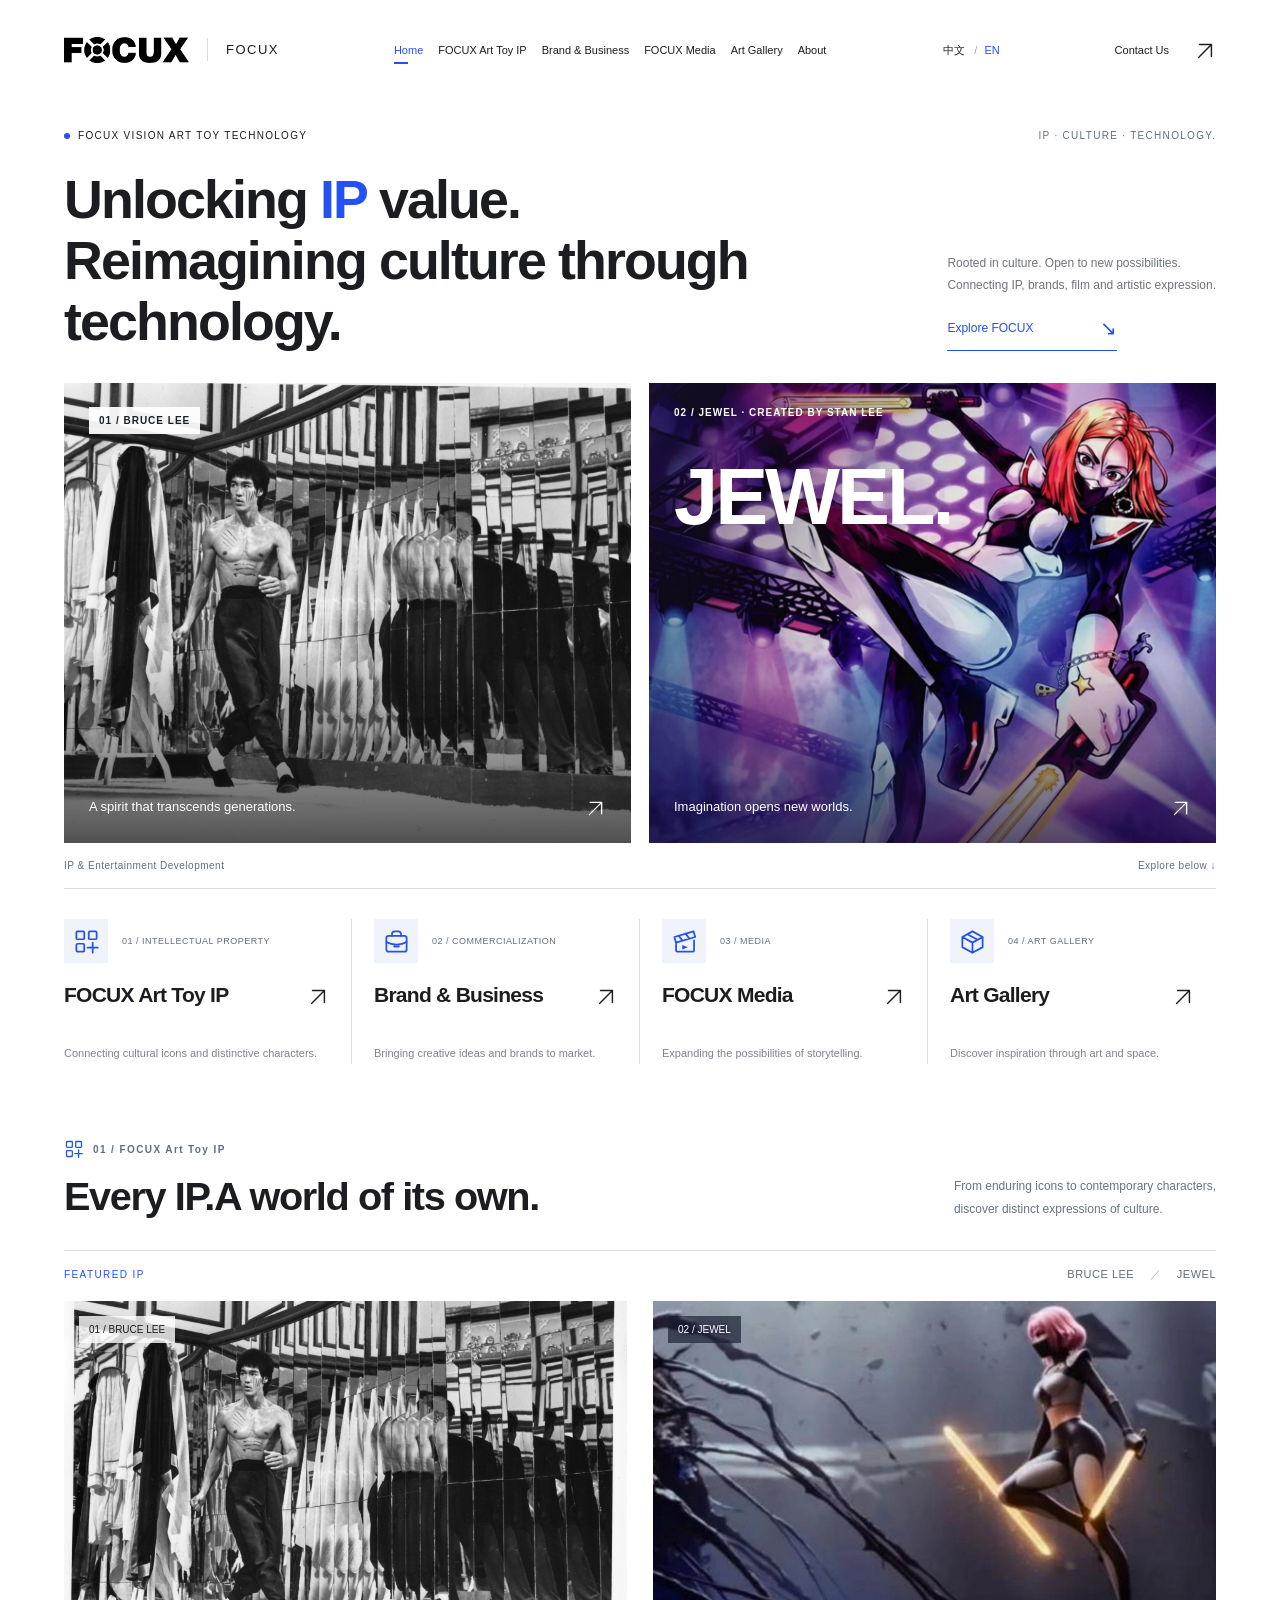
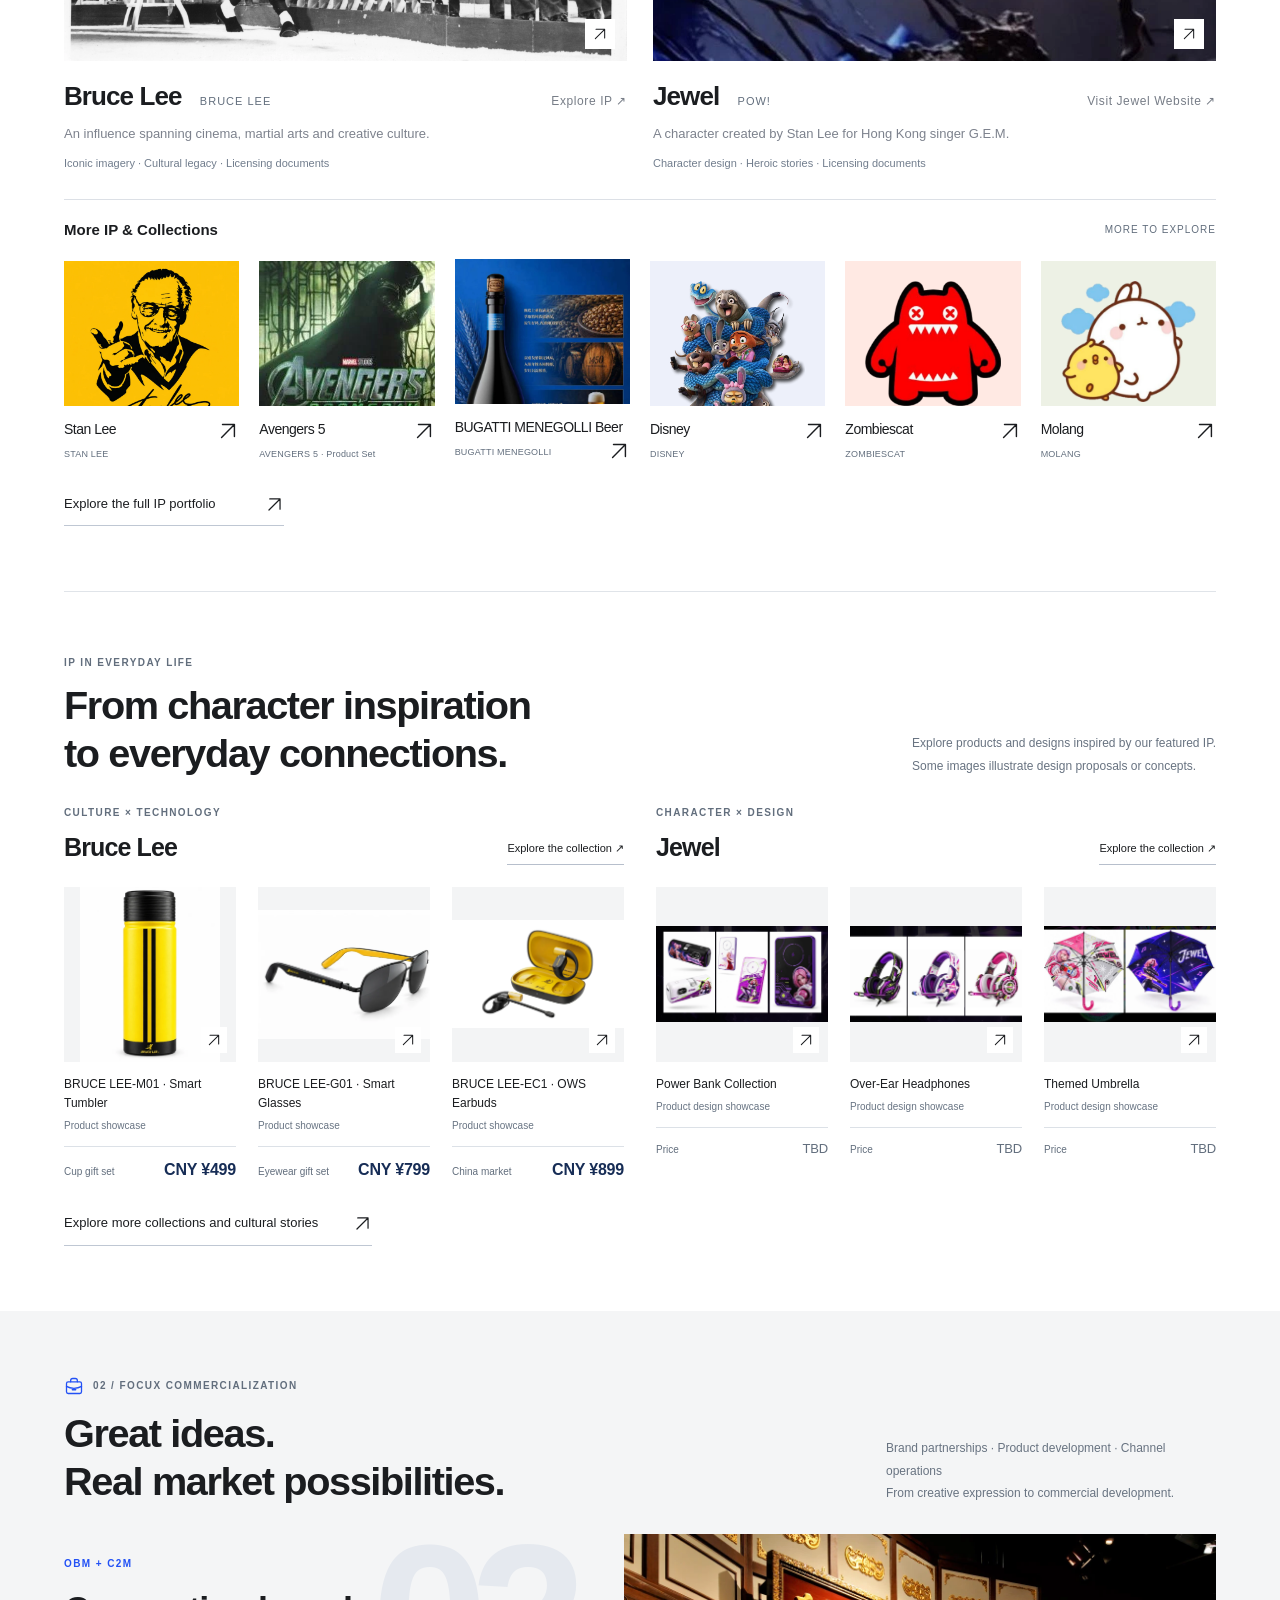
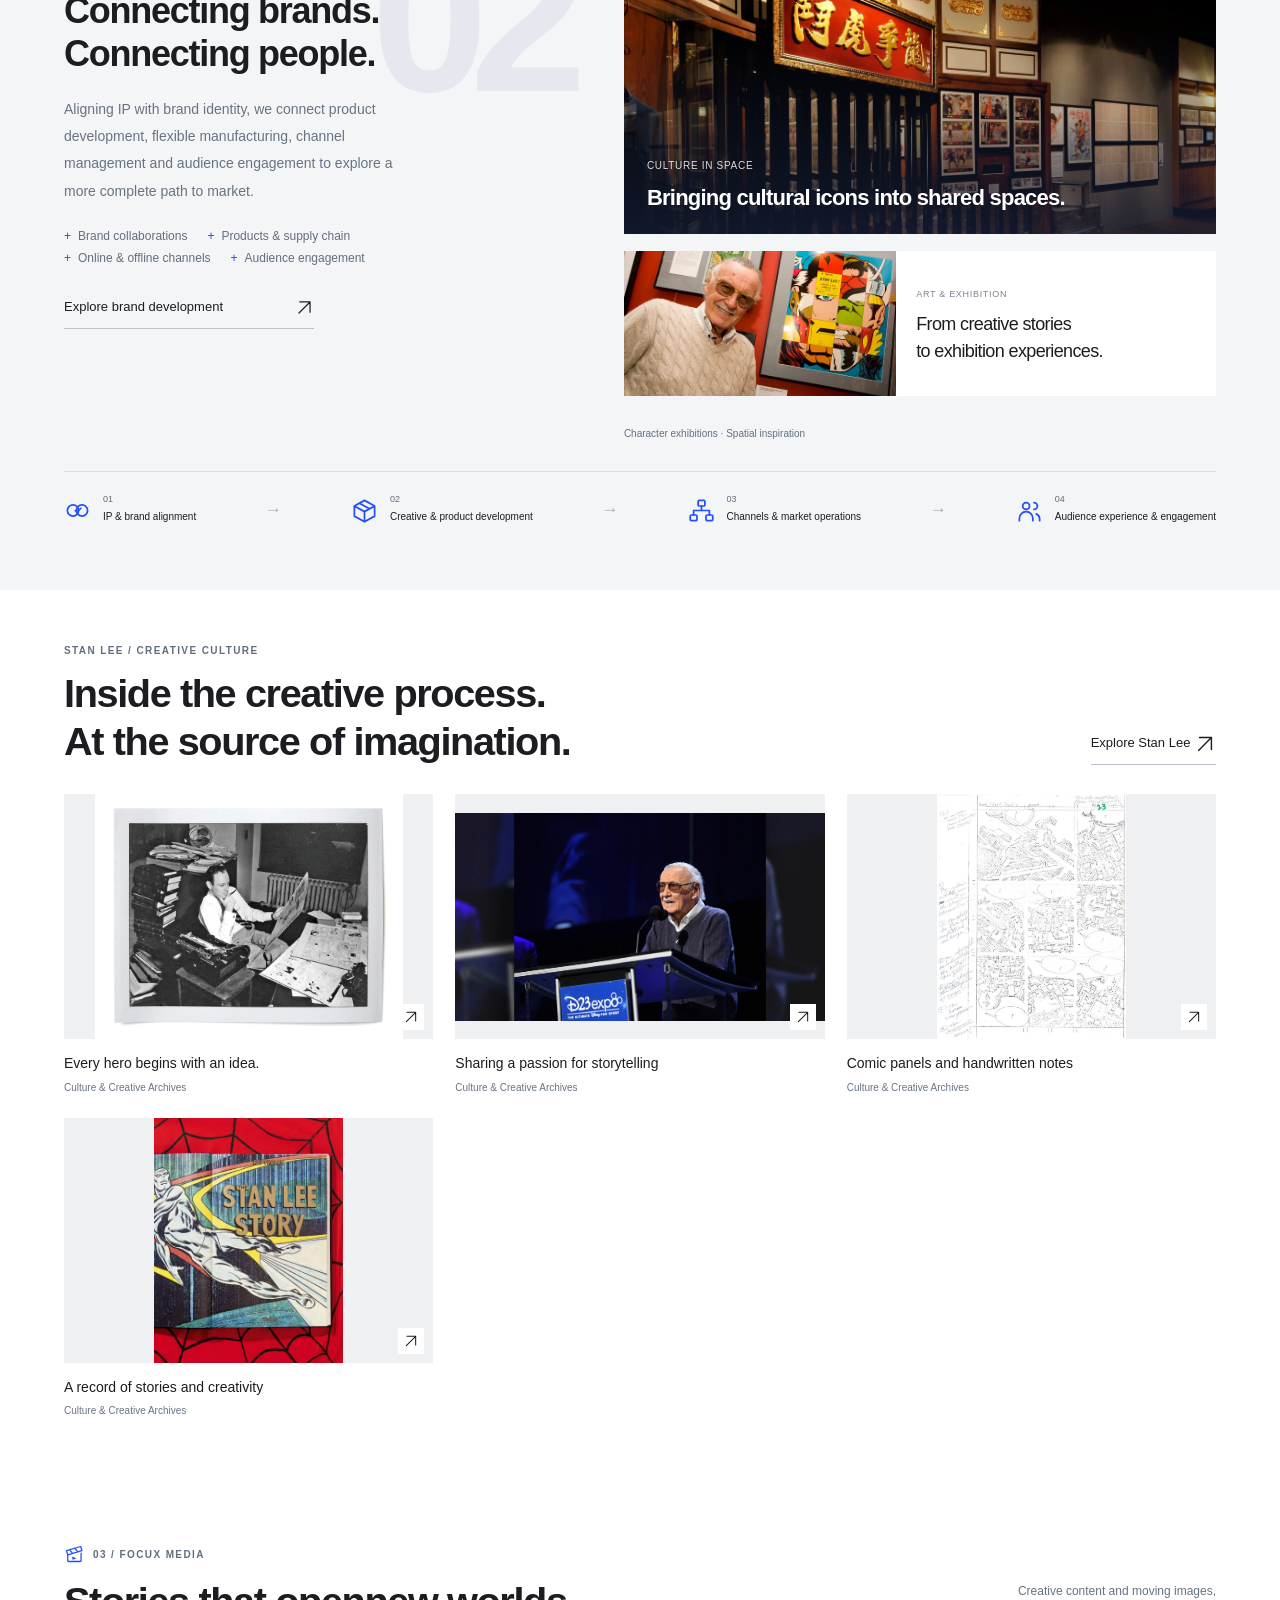
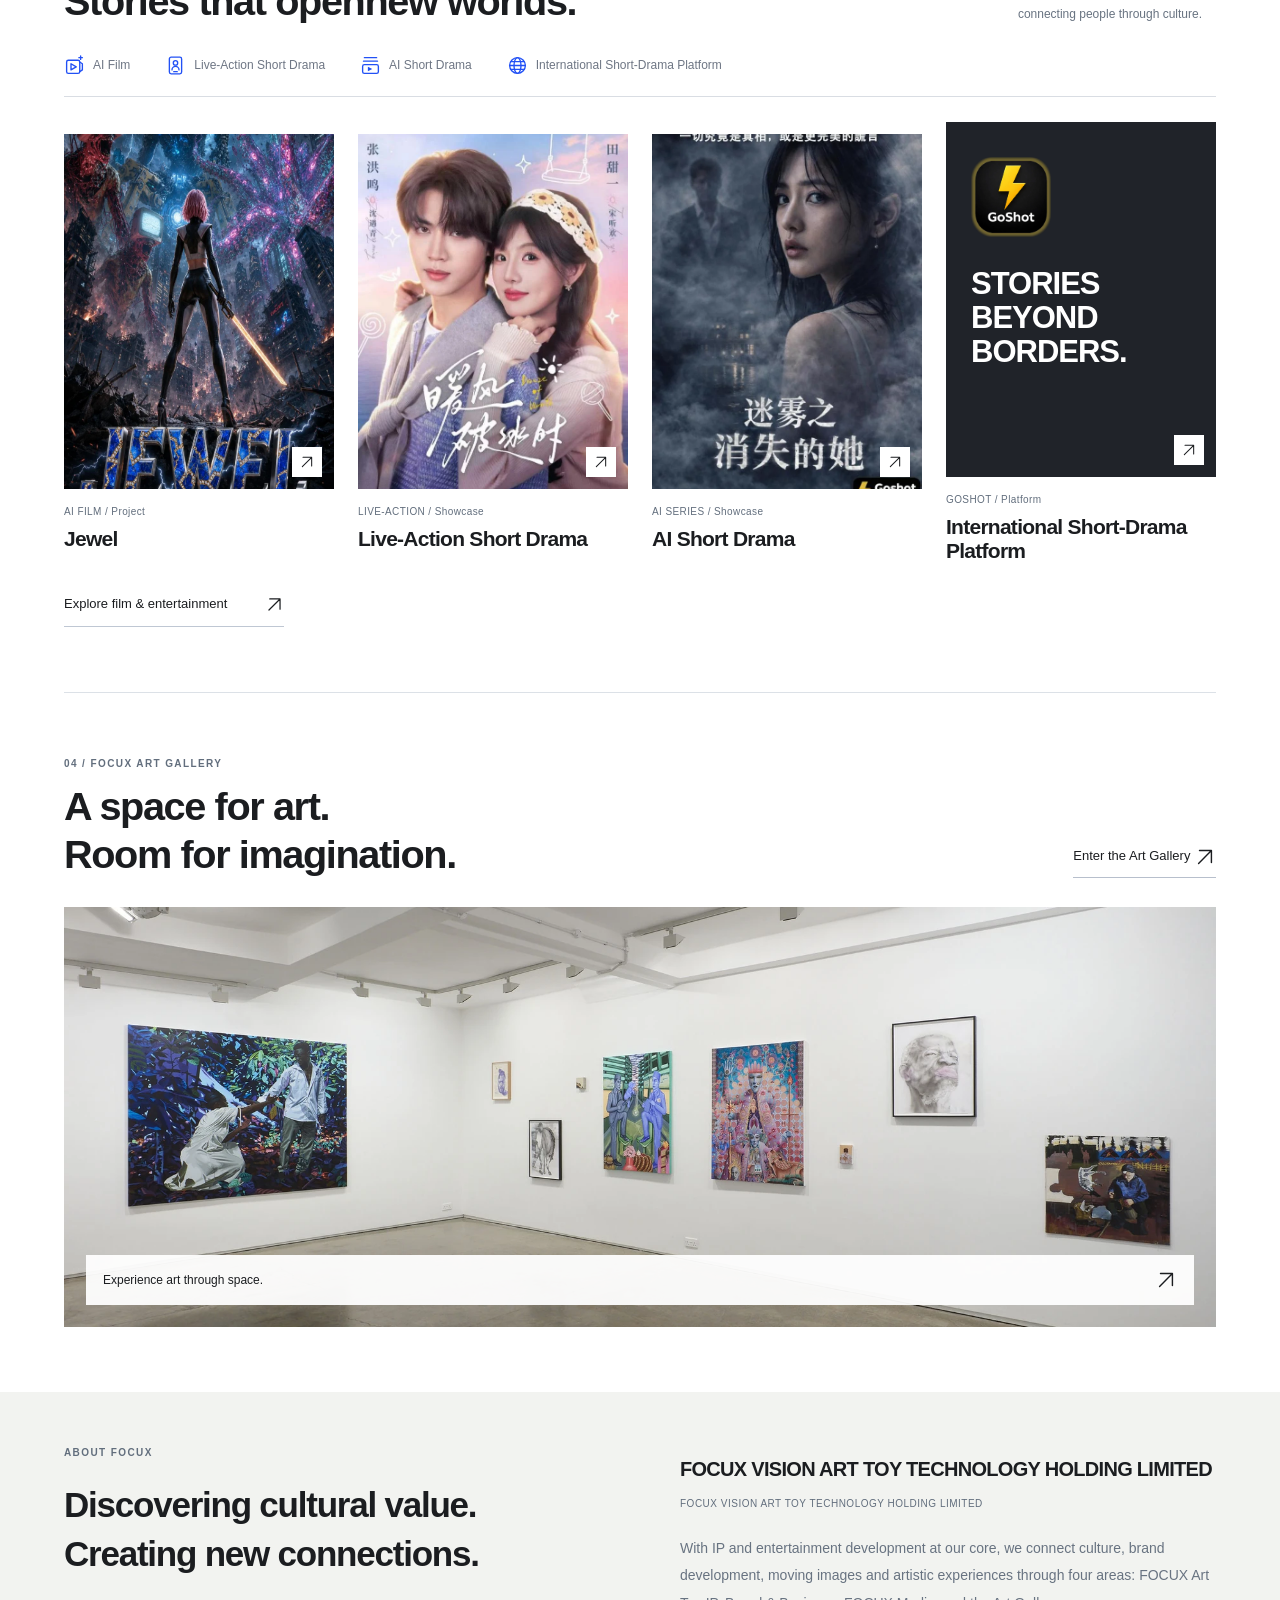
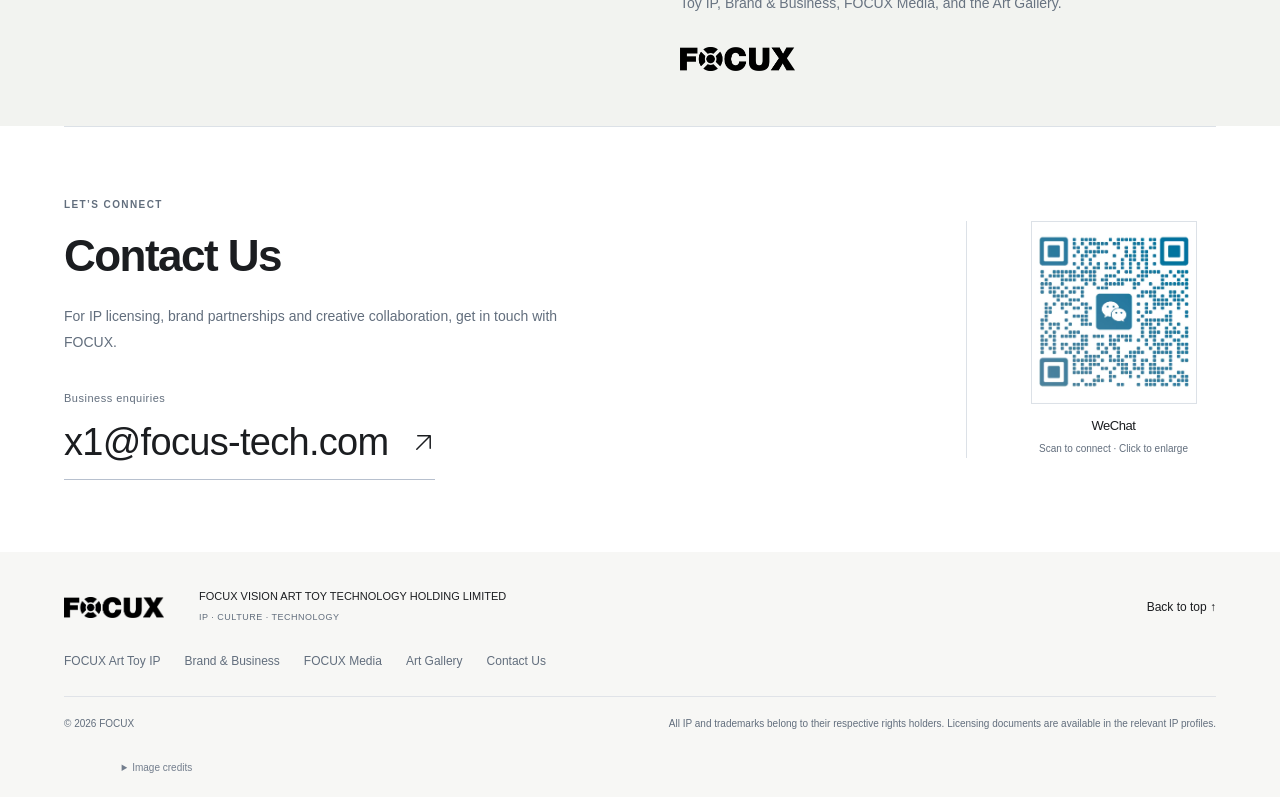
==== commit ca52d525: "Add files via upload" ====
--- a/en/index.html
+++ b/en/index.html
@@ -1,4 +1,4 @@
-<!doctype html><html lang="en"><head><meta charset="UTF-8"><meta name="viewport" content="width=device-width,initial-scale=1"><meta name="description" content="FOCUX VISION ART TOY TECHNOLOGY HOLDING LIMITED. Connecting IP, culture and technology through brands, film and art."><meta name="theme-color" content="#ffffff"><title>FOCUX | IP, Brands, Film & Art</title><link rel="stylesheet" href="../assets/home.css?v=20261111-11"><script defer src="../assets/galleries-en.js?v=20261111-11"></script><script defer src="../assets/home-en.js?v=20261111-11"></script><script src="../assets/language.js?v=20261111-11" defer></script><link rel="canonical" href="https://focux-art.com/en/"><link rel="alternate" hreflang="zh-CN" href="https://focux-art.com/"><link rel="alternate" hreflang="en" href="https://focux-art.com/en/"><link rel="alternate" hreflang="x-default" href="https://focux-art.com/"></head><body><svg xmlns="http://www.w3.org/2000/svg" class="icon-definitions" width="0" height="0" aria-hidden="true" focusable="false"><defs><symbol id="focux-ip" viewBox="0 0 24 24"><rect x="3" y="3" width="7" height="7" rx="1"/><rect x="14" y="3" width="7" height="7" rx="1"/><rect x="3" y="14" width="7" height="7" rx="1"/><path d="M17.5 13v9m-4.5-4.5h9"/></symbol><symbol id="focux-commerce" viewBox="0 0 24 24"><path d="M8 7V5.5A2.5 2.5 0 0 1 10.5 3h3A2.5 2.5 0 0 1 16 5.5V7"/><rect x="3" y="7" width="18" height="14" rx="2"/><path d="M3 12.5c5 3 13 3 18 0M10 14.5v2h4v-2"/></symbol><symbol id="focux-film" viewBox="0 0 24 24"><path d="m3 8 17-5 1.5 5L4.5 13zM7 7l3 4m3-6 3 4M4.5 13v7a1 1 0 0 0 1 1h14a1 1 0 0 0 1-1V11"/><path d="m10 15 5 2-5 2z" fill="currentColor" stroke="none"/></symbol><symbol id="focux-match" viewBox="0 0 24 24"><circle cx="8" cy="12" r="5"/><circle cx="16" cy="12" r="5"/><path d="m10 12 1.5 1.5L15 10"/></symbol><symbol id="focux-design" viewBox="0 0 24 24"><path d="m12 3 9 5-9 5-9-5zM3 8v9l9 5 9-5V8M12 13v9M7.5 5.5l9 5"/></symbol><symbol id="focux-channels" viewBox="0 0 24 24"><rect x="9" y="3" width="6" height="5" rx="1"/><rect x="2" y="16" width="6" height="5" rx="1"/><rect x="16" y="16" width="6" height="5" rx="1"/><path d="M12 8v4m-7 4v-4h14v4"/></symbol><symbol id="focux-users" viewBox="0 0 24 24"><circle cx="9" cy="8" r="3"/><path d="M3 21v-2a6 6 0 0 1 12 0v2M16 5a3 3 0 0 1 0 6m2 4a5 5 0 0 1 3 4v2"/></symbol><symbol id="focux-ai-film" viewBox="0 0 24 24"><rect x="3" y="6" width="15" height="15" rx="2"/><path d="m8 10 6 3.5L8 17zM18 8l3 2v7l-3 2M19 1v4m-2-2h4"/></symbol><symbol id="focux-live" viewBox="0 0 24 24"><rect x="5" y="2.5" width="14" height="19" rx="2"/><circle cx="12" cy="9" r="2.5"/><path d="M8 17a4 4 0 0 1 8 0M10 19h4"/></symbol><symbol id="focux-ai-series" viewBox="0 0 24 24"><path d="M5 3h14M4 7h16"/><rect x="3" y="11" width="18" height="10" rx="2"/><path d="m9 13.5 5 2.5-5 2.5z" fill="currentColor" stroke="none"/></symbol><symbol id="focux-globe" viewBox="0 0 24 24"><circle cx="12" cy="12" r="9"/><ellipse cx="12" cy="12" rx="4" ry="9"/><path d="M3 12h18M4.5 7.5h15m-15 9h15"/></symbol><symbol id="focux-authorization" viewBox="0 0 24 24"><path d="m12 2 8 3v6c0 5-4 8.5-8 11-4-2.5-8-6-8-11V5z"/><path d="m8 11.5 2.5 2.5 5.5-6"/></symbol><symbol id="focux-arrow-up-right" viewBox="0 0 24 24"><path d="M5 19 19 5M6 5h13v13"/></symbol><symbol id="focux-arrow-right" viewBox="0 0 24 24"><path d="M3 12h18m-7-7 7 7-7 7"/></symbol><symbol id="focux-arrow-down" viewBox="0 0 24 24"><path d="M12 3v18m-7-7 7 7 7-7"/></symbol><symbol id="focux-menu" viewBox="0 0 24 24"><path d="M4 6h16M4 12h16M4 18h16"/></symbol><symbol id="focux-close" viewBox="0 0 24 24"><path d="m6 6 12 12M6 18 18 6"/></symbol><symbol id="focux-zoom" viewBox="0 0 24 24"><circle cx="10" cy="10" r="6.5"/><path d="m15 15 6 6M7 10h6m-3-3v6"/></symbol></defs></svg><a class="skip-link" href="#top">Skip to content</a><header><a href="index.html" class="identity" aria-label="FOCUX home"><img src="../assets/home/focux-logo.webp" alt="FOCUX" width="1812" height="379" decoding="async"><span>FOCUX</span></a><button class="menu-toggle" aria-expanded="false" aria-controls="main-nav">Menu <svg class="ui-icon" aria-hidden="true" focusable="false" viewBox="0 0 24 24"><use href="#focux-menu"></use></svg></button><nav id="main-nav"><a href="index.html" class="current" aria-current="page">Home</a><a href="ip.html">FOCUX Art Toy IP</a><a href="business.html">Brand & Business</a><a href="film.html">FOCUX Media</a><a href="art.html">Art Gallery</a><a href="index.html#about">About</a><a class="mobile-contact" href="#contact">Contact Us</a></nav><div class="language-switch" aria-label="Language"><a href="../index.html" lang="zh-CN" hreflang="zh-CN" data-language-switch="zh-CN">中文</a><i>/</i><span aria-current="true">EN</span></div><a class="contact-link" href="#contact">Contact Us <span><svg class="ui-icon" aria-hidden="true" focusable="false" viewBox="0 0 24 24"><use href="#focux-arrow-up-right"></use></svg></span></a></header><main id="top"><section class="hero container"><div class="hero-topline"><span><i></i> FOCUX VISION ART TOY TECHNOLOGY</span><span>IP · CULTURE · TECHNOLOGY.</span></div><div class="hero-title"><h1>Unlocking <span class="slogan-ip">IP</span> value.<br><span class="slogan-culture">Reimagining culture through technology.</span></h1><div class="hero-description"><p>Rooted in culture. Open to new possibilities.<br>Connecting IP, brands, film and artistic expression.</p><a class="line-link" href="#ip">Explore FOCUX <span>↘</span></a></div></div><div class="hero-stage hero-stage-featured"><a class="hero-bruce" href="#ip-bruce" aria-label="Explore featured IP: Bruce Lee"><span class="stage-label">01 / BRUCE LEE</span><img src="../assets/home/bruce-mirror-scene.webp" alt="Bruce Lee archival photograph" fetchpriority="high" width="1800" height="1260" decoding="async"><span class="stage-caption">A spirit that transcends generations. <b><svg class="ui-icon" aria-hidden="true" focusable="false" viewBox="0 0 24 24"><use href="#focux-arrow-up-right"></use></svg></b></span></a><a class="hero-jewel" href="#ip-jewel" aria-label="Explore featured IP: Jewel"><img src="../assets/jewel.webp" alt="Jewel character artwork" width="1199" height="1200" decoding="async"><span class="stage-label">02 / JEWEL · CREATED BY STAN LEE</span><strong>JEWEL.</strong><span class="stage-caption">Imagination opens new worlds. <b><svg class="ui-icon" aria-hidden="true" focusable="false" viewBox="0 0 24 24"><use href="#focux-arrow-up-right"></use></svg></b></span></a></div><div class="hero-bottom"><span>IP & Entertainment Development</span><span>Explore below ↓</span></div></section><section class="pillars container" aria-label="Four areas of focus"><a href="ip.html"><div class="pillar-top"><span class="pillar-symbol"><svg class="ui-icon" aria-hidden="true" focusable="false" viewBox="0 0 24 24"><use href="#focux-ip"></use></svg></span><small>01 / INTELLECTUAL PROPERTY</small></div><h2>FOCUX Art Toy IP <b><svg class="ui-icon" aria-hidden="true" focusable="false" viewBox="0 0 24 24"><use href="#focux-arrow-up-right"></use></svg></b></h2><p>Connecting cultural icons and distinctive characters.</p></a><a href="business.html"><div class="pillar-top"><span class="pillar-symbol"><svg class="ui-icon" aria-hidden="true" focusable="false" viewBox="0 0 24 24"><use href="#focux-commerce"></use></svg></span><small>02 / COMMERCIALIZATION</small></div><h2>Brand & Business <b><svg class="ui-icon" aria-hidden="true" focusable="false" viewBox="0 0 24 24"><use href="#focux-arrow-up-right"></use></svg></b></h2><p>Bringing creative ideas and brands to market.</p></a><a href="film.html"><div class="pillar-top"><span class="pillar-symbol"><svg class="ui-icon" aria-hidden="true" focusable="false" viewBox="0 0 24 24"><use href="#focux-film"></use></svg></span><small>03 / MEDIA</small></div><h2>FOCUX Media <b><svg class="ui-icon" aria-hidden="true" focusable="false" viewBox="0 0 24 24"><use href="#focux-arrow-up-right"></use></svg></b></h2><p>Expanding the possibilities of storytelling.</p></a><a href="art.html"><div class="pillar-top"><span class="pillar-symbol"><svg class="ui-icon" aria-hidden="true" focusable="false" viewBox="0 0 24 24"><use href="#focux-design"></use></svg></span><small>04 / ART GALLERY</small></div><h2>Art Gallery <b><svg class="ui-icon" aria-hidden="true" focusable="false" viewBox="0 0 24 24"><use href="#focux-arrow-up-right"></use></svg></b></h2><p>Discover inspiration through art and space.</p></a></section><section class="ip-section container section" id="ip"><div class="section-head"><div><p class="eyebrow icon-eyebrow"><svg class="ui-icon" aria-hidden="true" focusable="false" viewBox="0 0 24 24"><use href="#focux-ip"></use></svg>01 / FOCUX Art Toy IP</p><h2>Every IP.<br class="mobile-break">A world of its own.</h2></div><p class="section-intro">From enduring icons to contemporary characters,<br>discover distinct expressions of culture.</p></div><div class="featured-ip-heading"><span>FEATURED IP</span><p>BRUCE LEE <i>／</i> JEWEL</p></div><div class="ip-grid featured-ip-grid"><button class="ip-card ip-bruce" id="ip-bruce" data-ip="bruce"><div class="ip-image"><img src="../assets/home/bruce-mirror-scene.webp" alt="Bruce Lee in the hall of mirrors" loading="lazy" width="1281" height="1600" decoding="async"><span>01 / BRUCE LEE</span><b><svg class="ui-icon" aria-hidden="true" focusable="false" viewBox="0 0 24 24"><use href="#focux-arrow-up-right"></use></svg></b></div><div class="ip-caption"><h3>Bruce Lee <em>BRUCE LEE</em></h3><span>Explore IP ↗</span></div><p>An influence spanning cinema, martial arts and creative culture.</p><small>Iconic imagery · Cultural legacy · Licensing documents</small></button><a class="ip-card ip-jewel" id="ip-jewel" href="https://jewel-pow.com/" target="_blank" rel="noopener noreferrer"><div class="ip-image"><img src="../assets/home/jewel-world.webp" alt="Jewel character-world artwork" loading="lazy" width="807" height="807" decoding="async"><span>02 / JEWEL</span><b><svg class="ui-icon" aria-hidden="true" focusable="false" viewBox="0 0 24 24"><use href="#focux-arrow-up-right"></use></svg></b></div><div class="ip-caption"><h3>Jewel <em>POW!</em></h3><span>Visit Jewel Website ↗</span></div><p>A character created by Stan Lee for Hong Kong singer G.E.M.</p><small>Character design · Heroic stories · Licensing documents</small></a></div><div class="secondary-ip-heading"><p>More IP & Collections</p><span>MORE TO EXPLORE</span></div><div class="secondary-ip-grid"><button data-ip="stan"><div class="secondary-visual secondary-stan"><img src="../assets/stan.webp" alt="Stan Lee" loading="lazy" width="1200" height="1200" decoding="async"></div><h3>Stan Lee <b><svg class="ui-icon" aria-hidden="true" focusable="false" viewBox="0 0 24 24"><use href="#focux-arrow-up-right"></use></svg></b></h3><small>STAN LEE</small></button><button data-ip="avengers"><div class="secondary-visual secondary-avengers"><img src="../assets/home/avengers.webp" alt="Avengers 5" loading="lazy" width="250" height="377" decoding="async"></div><h3>Avengers 5 <b><svg class="ui-icon" aria-hidden="true" focusable="false" viewBox="0 0 24 24"><use href="#focux-arrow-up-right"></use></svg></b></h3><small>AVENGERS 5 · Product Set</small></button><button data-ip="bugatti"><div class="secondary-visual secondary-bugatti"><img src="../assets/home/s30-image90.webp" alt="BUGATTI MENEGOLLI beer collection" loading="lazy" width="975" height="1300" decoding="async"></div><h3>BUGATTI MENEGOLLI Beer <b><svg class="ui-icon" aria-hidden="true" focusable="false" viewBox="0 0 24 24"><use href="#focux-arrow-up-right"></use></svg></b></h3><small>BUGATTI MENEGOLLI</small></button><button data-ip="disney"><div class="secondary-visual secondary-disney"><img src="../assets/disney.webp" alt="Disney" loading="lazy" width="1065" height="1200" decoding="async"></div><h3>Disney <b><svg class="ui-icon" aria-hidden="true" focusable="false" viewBox="0 0 24 24"><use href="#focux-arrow-up-right"></use></svg></b></h3><small>DISNEY</small></button><button data-ip="cat"><div class="secondary-visual secondary-cat"><img src="../assets/cat.webp" alt="Zombiescat" loading="lazy" width="426" height="396" decoding="async"></div><h3>Zombiescat <b><svg class="ui-icon" aria-hidden="true" focusable="false" viewBox="0 0 24 24"><use href="#focux-arrow-up-right"></use></svg></b></h3><small>ZOMBIESCAT</small></button><button data-ip="molang"><div class="secondary-visual secondary-molang"><img src="../assets/molang.webp" alt="Molang" loading="lazy" width="651" height="586" decoding="async"></div><h3>Molang <b><svg class="ui-icon" aria-hidden="true" focusable="false" viewBox="0 0 24 24"><use href="#focux-arrow-up-right"></use></svg></b></h3><small>MOLANG</small></button></div><a class="column-link" href="ip.html">Explore the full IP portfolio <span><svg class="ui-icon" aria-hidden="true" focusable="false" viewBox="0 0 24 24"><use href="#focux-arrow-up-right"></use></svg></span></a></section><section class="series-section container section" id="series"><div class="section-head"><div><p class="eyebrow">IP IN EVERYDAY LIFE</p><h2>From character inspiration<br>to everyday connections.</h2></div><p class="section-intro">Explore products and designs inspired by our featured IP.<br>Some images illustrate design proposals or concepts.</p></div><div class="brand-preview-grid"><article class="brand-gallery" id="series-bruce"><div class="brand-gallery-heading"><div><p class="eyebrow">CULTURE × TECHNOLOGY</p><h3>Bruce Lee</h3></div><button class="plain-link" data-ip="bruce">Explore the collection ↗</button></div><div class="gallery-grid"><button class="gallery-tile" data-gallery-open="bruce-s3-image10" aria-label="Enlarge BRUCE LEE-M01 · Smart Tumbler"><span class="gallery-picture"><img src="../assets/gallery/bruce-s3-image10.webp" alt="BRUCE LEE-M01 · Smart Tumbler" loading="lazy" decoding="async"><b><svg class="ui-icon" aria-hidden="true" focusable="false" viewBox="0 0 24 24"><use href="#focux-arrow-up-right"></use></svg></b></span><span class="gallery-title">BRUCE LEE-M01 · Smart Tumbler</span><small>Product showcase</small><span class="product-price"><span>Cup gift set</span><strong>CNY ¥499</strong></span></button><button class="gallery-tile" data-gallery-open="bruce-s7-image27" aria-label="Enlarge BRUCE LEE-G01 · Smart Glasses"><span class="gallery-picture"><img src="../assets/gallery/bruce-s7-image27.webp" alt="BRUCE LEE-G01 · Smart Glasses" loading="lazy" decoding="async"><b><svg class="ui-icon" aria-hidden="true" focusable="false" viewBox="0 0 24 24"><use href="#focux-arrow-up-right"></use></svg></b></span><span class="gallery-title">BRUCE LEE-G01 · Smart Glasses</span><small>Product showcase</small><span class="product-price"><span>Eyewear gift set</span><strong>CNY ¥799</strong></span></button><button class="gallery-tile" data-gallery-open="bruce-s14-image52" aria-label="Enlarge BRUCE LEE-EC1 · OWS Earbuds"><span class="gallery-picture"><img src="../assets/gallery/bruce-s14-image52.webp" alt="BRUCE LEE-EC1 · OWS Earbuds" loading="lazy" decoding="async"><b><svg class="ui-icon" aria-hidden="true" focusable="false" viewBox="0 0 24 24"><use href="#focux-arrow-up-right"></use></svg></b></span><span class="gallery-title">BRUCE LEE-EC1 · OWS Earbuds</span><small>Product showcase</small><span class="product-price"><span>China market</span><strong>CNY ¥899</strong></span></button></div></article><article class="brand-gallery" id="series-jewel"><div class="brand-gallery-heading"><div><p class="eyebrow">CHARACTER × DESIGN</p><h3>Jewel</h3></div><button class="plain-link" data-ip="jewel">Explore the collection ↗</button></div><div class="gallery-grid"><button class="gallery-tile" data-gallery-open="jewel-13" aria-label="Enlarge Power Bank Collection"><span class="gallery-picture"><img src="../assets/gallery/jewel-13.webp" alt="Power Bank Collection" loading="lazy" decoding="async"><b><svg class="ui-icon" aria-hidden="true" focusable="false" viewBox="0 0 24 24"><use href="#focux-arrow-up-right"></use></svg></b></span><span class="gallery-title">Power Bank Collection</span><small>Product design showcase</small></button><button class="gallery-tile" data-gallery-open="jewel-18" aria-label="Enlarge Over-Ear Headphones"><span class="gallery-picture"><img src="../assets/gallery/jewel-18.webp" alt="Over-Ear Headphones" loading="lazy" decoding="async"><b><svg class="ui-icon" aria-hidden="true" focusable="false" viewBox="0 0 24 24"><use href="#focux-arrow-up-right"></use></svg></b></span><span class="gallery-title">Over-Ear Headphones</span><small>Product design showcase</small></button><button class="gallery-tile" data-gallery-open="jewel-31" aria-label="Enlarge Themed Umbrella"><span class="gallery-picture"><img src="../assets/gallery/jewel-31.webp" alt="Themed Umbrella" loading="lazy" decoding="async"><b><svg class="ui-icon" aria-hidden="true" focusable="false" viewBox="0 0 24 24"><use href="#focux-arrow-up-right"></use></svg></b></span><span class="gallery-title">Themed Umbrella</span><small>Product design showcase</small></button></div></article></div><a class="column-link" href="ip.html#series">Explore more collections and cultural stories <span><svg class="ui-icon" aria-hidden="true" focusable="false" viewBox="0 0 24 24"><use href="#focux-arrow-up-right"></use></svg></span></a></section><section class="business-section section" id="business"><div class="container"><div class="section-head"><div><p class="eyebrow icon-eyebrow"><svg class="ui-icon" aria-hidden="true" focusable="false" viewBox="0 0 24 24"><use href="#focux-commerce"></use></svg>02 / FOCUX COMMERCIALIZATION</p><h2>Great ideas.<br>Real market possibilities.</h2></div><p class="section-intro">Brand partnerships · Product development · Channel operations<br>From creative expression to commercial development.</p></div><div class="business-editorial"><div class="business-copy"><span class="big-number">02</span><p class="eyebrow">OBM + C2M</p><h3>Connecting brands.<br>Connecting people.</h3><p>Aligning IP with brand identity, we connect product development, flexible manufacturing, channel management and audience engagement to explore a more complete path to market.</p><div class="business-tags"><span>Brand collaborations</span><span>Products & supply chain</span><span>Online & offline channels</span><span>Audience engagement</span></div><a href="business.html" class="line-link">Explore brand development <span><svg class="ui-icon" aria-hidden="true" focusable="false" viewBox="0 0 24 24"><use href="#focux-arrow-up-right"></use></svg></span></a></div><div class="market-scenes" aria-label="Character exhibition references"><figure class="market-main"><img src="../assets/editorial/bruce-exhibition.webp" alt="Bruce Lee exhibition installation" loading="lazy" width="1600" height="900" decoding="async"><figcaption><span>CULTURE IN SPACE</span><h3>Bringing cultural icons into shared spaces.</h3></figcaption></figure><figure class="market-secondary"><img src="../assets/editorial/stan-exhibition.webp" alt="Stan Lee retrospective reception" loading="lazy" width="474" height="275" decoding="async"><figcaption><span>ART & EXHIBITION</span><h3>From creative stories<br>to exhibition experiences.</h3></figcaption></figure><p class="exhibition-note">Character exhibitions · Spatial inspiration</p></div></div><div class="process"><span class="process-step"><svg class="ui-icon" aria-hidden="true" focusable="false" viewBox="0 0 24 24"><use href="#focux-match"></use></svg><span><i>01</i><strong>IP & brand alignment</strong></span></span><b>→</b><span class="process-step"><svg class="ui-icon" aria-hidden="true" focusable="false" viewBox="0 0 24 24"><use href="#focux-design"></use></svg><span><i>02</i><strong>Creative & product development</strong></span></span><b>→</b><span class="process-step"><svg class="ui-icon" aria-hidden="true" focusable="false" viewBox="0 0 24 24"><use href="#focux-channels"></use></svg><span><i>03</i><strong>Channels & market operations</strong></span></span><b>→</b><span class="process-step"><svg class="ui-icon" aria-hidden="true" focusable="false" viewBox="0 0 24 24"><use href="#focux-users"></use></svg><span><i>04</i><strong>Audience experience & engagement</strong></span></span></div></div></section><section class="stan-preview container"><div class="section-head"><div><p class="eyebrow">STAN LEE / CREATIVE CULTURE</p><h2>Inside the creative process.<br>At the source of imagination.</h2></div><a class="plain-link" href="ip.html#culture-stan">Explore Stan Lee <svg class="ui-icon" aria-hidden="true" viewBox="0 0 24 24"><use href="#focux-arrow-up-right"></use></svg></a></div><div class="gallery-grid"><button class="gallery-tile" data-gallery-open="culture-stan-0"><span class="gallery-picture"><img src="../assets/editorial/stan-working.webp" alt="Every hero begins with an idea." loading="lazy"><b><svg class="ui-icon" aria-hidden="true" viewBox="0 0 24 24"><use href="#focux-arrow-up-right"></use></svg></b></span><span class="gallery-title">Every hero begins with an idea.</span><small>Culture & Creative Archives</small></button><button class="gallery-tile" data-gallery-open="culture-stan-1"><span class="gallery-picture"><img src="../assets/editorial/stan-stage.webp" alt="Sharing a passion for storytelling" loading="lazy"><b><svg class="ui-icon" aria-hidden="true" viewBox="0 0 24 24"><use href="#focux-arrow-up-right"></use></svg></b></span><span class="gallery-title">Sharing a passion for storytelling</span><small>Culture & Creative Archives</small></button><button class="gallery-tile" data-gallery-open="culture-stan-2"><span class="gallery-picture"><img src="../assets/gallery/stan-s5-image7.webp" alt="Comic panels and handwritten notes" loading="lazy"><b><svg class="ui-icon" aria-hidden="true" viewBox="0 0 24 24"><use href="#focux-arrow-up-right"></use></svg></b></span><span class="gallery-title">Comic panels and handwritten notes</span><small>Culture & Creative Archives</small></button><button class="gallery-tile" data-gallery-open="culture-stan-3"><span class="gallery-picture"><img src="../assets/gallery/stan-s57-image150.webp" alt="A record of stories and creativity" loading="lazy"><b><svg class="ui-icon" aria-hidden="true" viewBox="0 0 24 24"><use href="#focux-arrow-up-right"></use></svg></b></span><span class="gallery-title">A record of stories and creativity</span><small>Culture & Creative Archives</small></button></div></section><section class="film-section container section" id="film"><div class="section-head"><div><p class="eyebrow icon-eyebrow"><svg class="ui-icon" aria-hidden="true" focusable="false" viewBox="0 0 24 24"><use href="#focux-film"></use></svg>03 / FOCUX MEDIA</p><h2>Stories that open<br class="mobile-break">new worlds.</h2></div><p class="section-intro">Creative content and moving images,<br>connecting people through culture.</p></div><div class="film-types"><span><svg class="ui-icon" aria-hidden="true" focusable="false" viewBox="0 0 24 24"><use href="#focux-ai-film"></use></svg>AI Film</span><span><svg class="ui-icon" aria-hidden="true" focusable="false" viewBox="0 0 24 24"><use href="#focux-live"></use></svg>Live-Action Short Drama</span><span><svg class="ui-icon" aria-hidden="true" focusable="false" viewBox="0 0 24 24"><use href="#focux-ai-series"></use></svg>AI Short Drama</span><span><svg class="ui-icon" aria-hidden="true" focusable="false" viewBox="0 0 24 24"><use href="#focux-globe"></use></svg>International Short-Drama Platform</span></div><div class="poster-grid"><button class="poster" data-film="jewel"><div><img src="../assets/home/s33-image118.webp" alt="Jewel film project concept poster" loading="lazy" width="735" height="1300" decoding="async"><b><svg class="ui-icon" aria-hidden="true" focusable="false" viewBox="0 0 24 24"><use href="#focux-arrow-up-right"></use></svg></b></div><small>AI FILM / Project</small><h3>Jewel</h3></button><button class="poster" data-film="live"><div><img src="../assets/home/s39-image143.webp" alt="Live-action short-drama showcase" loading="lazy" width="595" height="794" decoding="async"><b><svg class="ui-icon" aria-hidden="true" focusable="false" viewBox="0 0 24 24"><use href="#focux-arrow-up-right"></use></svg></b></div><small>LIVE-ACTION / Showcase</small><h3>Live-Action Short Drama</h3></button><button class="poster" data-film="ai"><div><img src="../assets/home/s40-image151.webp" alt="AI short-drama showcase" loading="lazy" width="600" height="845" decoding="async"><b><svg class="ui-icon" aria-hidden="true" focusable="false" viewBox="0 0 24 24"><use href="#focux-arrow-up-right"></use></svg></b></div><small>AI SERIES / Showcase</small><h3>AI Short Drama</h3></button><button class="poster platform" data-film="goshot"><div><img src="../assets/home/s41-image158.webp" alt="GoShot platform identity" loading="lazy" width="846" height="838" decoding="async"><span>STORIES<br>BEYOND<br>BORDERS.</span><b><svg class="ui-icon" aria-hidden="true" focusable="false" viewBox="0 0 24 24"><use href="#focux-arrow-up-right"></use></svg></b></div><small>GOSHOT / Platform</small><h3>International Short-Drama Platform</h3></button></div><a class="column-link" href="film.html">Explore film & entertainment <span><svg class="ui-icon" aria-hidden="true" focusable="false" viewBox="0 0 24 24"><use href="#focux-arrow-up-right"></use></svg></span></a></section><section class="home-art-preview container section"><div class="section-head"><div><p class="eyebrow">04 / FOCUX ART GALLERY</p><h2>A space for art.<br>Room for imagination.</h2></div><a class="plain-link" href="art.html">Enter the Art Gallery <svg class="ui-icon" aria-hidden="true" focusable="false" viewBox="0 0 24 24"><use href="#focux-arrow-up-right"></use></svg></a></div><a href="art.html" class="home-art-image"><img src="../assets/editorial/art-gallery.webp" alt="Artworks in a bright gallery space" loading="lazy"><span>Experience art through space. <svg class="ui-icon" aria-hidden="true" focusable="false" viewBox="0 0 24 24"><use href="#focux-arrow-up-right"></use></svg></span></a></section><section class="about-section" id="about"><div class="container about-grid"><div><p class="eyebrow">ABOUT FOCUX</p><h2>Discovering cultural value.<br>Creating new connections.</h2></div><div class="about-copy"><h3>FOCUX VISION ART TOY TECHNOLOGY HOLDING LIMITED</h3><p class="english-name">FOCUX VISION ART TOY TECHNOLOGY HOLDING LIMITED</p><p>With IP and entertainment development at our core, we connect culture, brand development, moving images and artistic experiences through four areas: FOCUX Art Toy IP, Brand & Business, FOCUX Media, and the Art Gallery.</p><img src="../assets/home/focux-logo.webp" alt="FOCUX" loading="lazy" width="1812" height="379" decoding="async"></div></div></section><section class="contact-section container" id="contact" aria-labelledby="contact-heading">
+<!doctype html><html lang="en"><head><meta charset="UTF-8"><meta name="viewport" content="width=device-width,initial-scale=1"><meta name="description" content="FOCUX VISION ART TOY TECHNOLOGY HOLDING LIMITED. Connecting IP, culture and technology through brands, film and art."><meta name="theme-color" content="#ffffff"><title>FOCUX | IP, Brands, Film & Art</title><link rel="stylesheet" href="../assets/home.css?v=20261111-12"><script defer src="../assets/galleries-en.js?v=20261111-12"></script><script defer src="../assets/home-en.js?v=20261111-12"></script><script src="../assets/language.js?v=20261111-12" defer></script><link rel="canonical" href="https://focux-art.com/en/"><link rel="alternate" hreflang="zh-CN" href="https://focux-art.com/"><link rel="alternate" hreflang="en" href="https://focux-art.com/en/"><link rel="alternate" hreflang="x-default" href="https://focux-art.com/"></head><body><svg xmlns="http://www.w3.org/2000/svg" class="icon-definitions" width="0" height="0" aria-hidden="true" focusable="false"><defs><symbol id="focux-ip" viewBox="0 0 24 24"><rect x="3" y="3" width="7" height="7" rx="1"/><rect x="14" y="3" width="7" height="7" rx="1"/><rect x="3" y="14" width="7" height="7" rx="1"/><path d="M17.5 13v9m-4.5-4.5h9"/></symbol><symbol id="focux-commerce" viewBox="0 0 24 24"><path d="M8 7V5.5A2.5 2.5 0 0 1 10.5 3h3A2.5 2.5 0 0 1 16 5.5V7"/><rect x="3" y="7" width="18" height="14" rx="2"/><path d="M3 12.5c5 3 13 3 18 0M10 14.5v2h4v-2"/></symbol><symbol id="focux-film" viewBox="0 0 24 24"><path d="m3 8 17-5 1.5 5L4.5 13zM7 7l3 4m3-6 3 4M4.5 13v7a1 1 0 0 0 1 1h14a1 1 0 0 0 1-1V11"/><path d="m10 15 5 2-5 2z" fill="currentColor" stroke="none"/></symbol><symbol id="focux-match" viewBox="0 0 24 24"><circle cx="8" cy="12" r="5"/><circle cx="16" cy="12" r="5"/><path d="m10 12 1.5 1.5L15 10"/></symbol><symbol id="focux-design" viewBox="0 0 24 24"><path d="m12 3 9 5-9 5-9-5zM3 8v9l9 5 9-5V8M12 13v9M7.5 5.5l9 5"/></symbol><symbol id="focux-channels" viewBox="0 0 24 24"><rect x="9" y="3" width="6" height="5" rx="1"/><rect x="2" y="16" width="6" height="5" rx="1"/><rect x="16" y="16" width="6" height="5" rx="1"/><path d="M12 8v4m-7 4v-4h14v4"/></symbol><symbol id="focux-users" viewBox="0 0 24 24"><circle cx="9" cy="8" r="3"/><path d="M3 21v-2a6 6 0 0 1 12 0v2M16 5a3 3 0 0 1 0 6m2 4a5 5 0 0 1 3 4v2"/></symbol><symbol id="focux-ai-film" viewBox="0 0 24 24"><rect x="3" y="6" width="15" height="15" rx="2"/><path d="m8 10 6 3.5L8 17zM18 8l3 2v7l-3 2M19 1v4m-2-2h4"/></symbol><symbol id="focux-live" viewBox="0 0 24 24"><rect x="5" y="2.5" width="14" height="19" rx="2"/><circle cx="12" cy="9" r="2.5"/><path d="M8 17a4 4 0 0 1 8 0M10 19h4"/></symbol><symbol id="focux-ai-series" viewBox="0 0 24 24"><path d="M5 3h14M4 7h16"/><rect x="3" y="11" width="18" height="10" rx="2"/><path d="m9 13.5 5 2.5-5 2.5z" fill="currentColor" stroke="none"/></symbol><symbol id="focux-globe" viewBox="0 0 24 24"><circle cx="12" cy="12" r="9"/><ellipse cx="12" cy="12" rx="4" ry="9"/><path d="M3 12h18M4.5 7.5h15m-15 9h15"/></symbol><symbol id="focux-authorization" viewBox="0 0 24 24"><path d="m12 2 8 3v6c0 5-4 8.5-8 11-4-2.5-8-6-8-11V5z"/><path d="m8 11.5 2.5 2.5 5.5-6"/></symbol><symbol id="focux-arrow-up-right" viewBox="0 0 24 24"><path d="M5 19 19 5M6 5h13v13"/></symbol><symbol id="focux-arrow-right" viewBox="0 0 24 24"><path d="M3 12h18m-7-7 7 7-7 7"/></symbol><symbol id="focux-arrow-down" viewBox="0 0 24 24"><path d="M12 3v18m-7-7 7 7 7-7"/></symbol><symbol id="focux-menu" viewBox="0 0 24 24"><path d="M4 6h16M4 12h16M4 18h16"/></symbol><symbol id="focux-close" viewBox="0 0 24 24"><path d="m6 6 12 12M6 18 18 6"/></symbol><symbol id="focux-zoom" viewBox="0 0 24 24"><circle cx="10" cy="10" r="6.5"/><path d="m15 15 6 6M7 10h6m-3-3v6"/></symbol></defs></svg><a class="skip-link" href="#top">Skip to content</a><header><a href="index.html" class="identity" aria-label="FOCUX home"><img src="../assets/home/focux-logo.webp" alt="FOCUX" width="1812" height="379" decoding="async"><span>FOCUX</span></a><button class="menu-toggle" aria-expanded="false" aria-controls="main-nav">Menu <svg class="ui-icon" aria-hidden="true" focusable="false" viewBox="0 0 24 24"><use href="#focux-menu"></use></svg></button><nav id="main-nav"><a href="index.html" class="current" aria-current="page">Home</a><a href="ip.html">FOCUX Art Toy IP</a><a href="business.html">Brand & Business</a><a href="film.html">FOCUX Media</a><a href="art.html">Art Gallery</a><a href="index.html#about">About</a><a class="mobile-contact" href="#contact">Contact Us</a></nav><div class="language-switch" aria-label="Language"><a href="../index.html" lang="zh-CN" hreflang="zh-CN" data-language-switch="zh-CN">中文</a><i>/</i><span aria-current="true">EN</span></div><a class="contact-link" href="#contact">Contact Us <span><svg class="ui-icon" aria-hidden="true" focusable="false" viewBox="0 0 24 24"><use href="#focux-arrow-up-right"></use></svg></span></a></header><main id="top"><section class="hero container"><div class="hero-topline"><span><i></i> FOCUX VISION ART TOY TECHNOLOGY</span><span>IP · CULTURE · TECHNOLOGY.</span></div><div class="hero-title"><h1>Unlocking <span class="slogan-ip">IP</span> value.<br><span class="slogan-culture">Reimagining culture through technology.</span></h1><div class="hero-description"><p>Rooted in culture. Open to new possibilities.<br>Connecting IP, brands, film and artistic expression.</p><a class="line-link" href="#ip">Explore FOCUX <span>↘</span></a></div></div><div class="hero-stage hero-stage-featured"><a class="hero-bruce" href="#ip-bruce" aria-label="Explore featured IP: Bruce Lee"><span class="stage-label">01 / BRUCE LEE</span><img src="../assets/home/bruce-mirror-scene.webp" alt="Bruce Lee archival photograph" fetchpriority="high" width="1800" height="1260" decoding="async"><span class="stage-caption">A spirit that transcends generations. <b><svg class="ui-icon" aria-hidden="true" focusable="false" viewBox="0 0 24 24"><use href="#focux-arrow-up-right"></use></svg></b></span></a><a class="hero-jewel" href="#ip-jewel" aria-label="Explore featured IP: Jewel"><img src="../assets/jewel.webp" alt="Jewel character artwork" width="1199" height="1200" decoding="async"><span class="stage-label">02 / JEWEL · CREATED BY STAN LEE</span><strong>JEWEL.</strong><span class="stage-caption">Imagination opens new worlds. <b><svg class="ui-icon" aria-hidden="true" focusable="false" viewBox="0 0 24 24"><use href="#focux-arrow-up-right"></use></svg></b></span></a></div><div class="hero-bottom"><span>IP & Entertainment Development</span><span>Explore below ↓</span></div></section><section class="pillars container" aria-label="Four areas of focus"><a href="ip.html"><div class="pillar-top"><span class="pillar-symbol"><svg class="ui-icon" aria-hidden="true" focusable="false" viewBox="0 0 24 24"><use href="#focux-ip"></use></svg></span><small>01 / INTELLECTUAL PROPERTY</small></div><h2>FOCUX Art Toy IP <b><svg class="ui-icon" aria-hidden="true" focusable="false" viewBox="0 0 24 24"><use href="#focux-arrow-up-right"></use></svg></b></h2><p>Connecting cultural icons and distinctive characters.</p></a><a href="business.html"><div class="pillar-top"><span class="pillar-symbol"><svg class="ui-icon" aria-hidden="true" focusable="false" viewBox="0 0 24 24"><use href="#focux-commerce"></use></svg></span><small>02 / COMMERCIALIZATION</small></div><h2>Brand & Business <b><svg class="ui-icon" aria-hidden="true" focusable="false" viewBox="0 0 24 24"><use href="#focux-arrow-up-right"></use></svg></b></h2><p>Bringing creative ideas and brands to market.</p></a><a href="film.html"><div class="pillar-top"><span class="pillar-symbol"><svg class="ui-icon" aria-hidden="true" focusable="false" viewBox="0 0 24 24"><use href="#focux-film"></use></svg></span><small>03 / MEDIA</small></div><h2>FOCUX Media <b><svg class="ui-icon" aria-hidden="true" focusable="false" viewBox="0 0 24 24"><use href="#focux-arrow-up-right"></use></svg></b></h2><p>Expanding the possibilities of storytelling.</p></a><a href="art.html"><div class="pillar-top"><span class="pillar-symbol"><svg class="ui-icon" aria-hidden="true" focusable="false" viewBox="0 0 24 24"><use href="#focux-design"></use></svg></span><small>04 / ART GALLERY</small></div><h2>Art Gallery <b><svg class="ui-icon" aria-hidden="true" focusable="false" viewBox="0 0 24 24"><use href="#focux-arrow-up-right"></use></svg></b></h2><p>Discover inspiration through art and space.</p></a></section><section class="ip-section container section" id="ip"><div class="section-head"><div><p class="eyebrow icon-eyebrow"><svg class="ui-icon" aria-hidden="true" focusable="false" viewBox="0 0 24 24"><use href="#focux-ip"></use></svg>01 / FOCUX Art Toy IP</p><h2>Every IP.<br class="mobile-break">A world of its own.</h2></div><p class="section-intro">From enduring icons to contemporary characters,<br>discover distinct expressions of culture.</p></div><div class="featured-ip-heading"><span>FEATURED IP</span><p>BRUCE LEE <i>／</i> JEWEL</p></div><div class="ip-grid featured-ip-grid"><button class="ip-card ip-bruce" id="ip-bruce" data-ip="bruce"><div class="ip-image"><img src="../assets/home/bruce-mirror-scene.webp" alt="Bruce Lee in the hall of mirrors" loading="lazy" width="1281" height="1600" decoding="async"><span>01 / BRUCE LEE</span><b><svg class="ui-icon" aria-hidden="true" focusable="false" viewBox="0 0 24 24"><use href="#focux-arrow-up-right"></use></svg></b></div><div class="ip-caption"><h3>Bruce Lee <em>BRUCE LEE</em></h3><span>Explore IP ↗</span></div><p>An influence spanning cinema, martial arts and creative culture.</p><small>Iconic imagery · Cultural legacy · Licensing documents</small></button><a class="ip-card ip-jewel" id="ip-jewel" href="https://jewel-pow.com/" target="_blank" rel="noopener noreferrer"><div class="ip-image"><img src="../assets/home/jewel-world.webp" alt="Jewel character-world artwork" loading="lazy" width="807" height="807" decoding="async"><span>02 / JEWEL</span><b><svg class="ui-icon" aria-hidden="true" focusable="false" viewBox="0 0 24 24"><use href="#focux-arrow-up-right"></use></svg></b></div><div class="ip-caption"><h3>Jewel <em>POW!</em></h3><span>Visit Jewel Website ↗</span></div><p>A character created by Stan Lee for Hong Kong singer G.E.M.</p><small>Character design · Heroic stories · Licensing documents</small></a></div><div class="secondary-ip-heading"><p>More IP & Collections</p><span>MORE TO EXPLORE</span></div><div class="secondary-ip-grid"><button data-ip="stan"><div class="secondary-visual secondary-stan"><img src="../assets/stan.webp" alt="Stan Lee" loading="lazy" width="1200" height="1200" decoding="async"></div><h3>Stan Lee <b><svg class="ui-icon" aria-hidden="true" focusable="false" viewBox="0 0 24 24"><use href="#focux-arrow-up-right"></use></svg></b></h3><small>STAN LEE</small></button><button data-ip="avengers"><div class="secondary-visual secondary-avengers"><img src="../assets/home/avengers.webp" alt="Avengers 5" loading="lazy" width="250" height="377" decoding="async"></div><h3>Avengers 5 <b><svg class="ui-icon" aria-hidden="true" focusable="false" viewBox="0 0 24 24"><use href="#focux-arrow-up-right"></use></svg></b></h3><small>AVENGERS 5 · Product Set</small></button><button data-ip="bugatti"><div class="secondary-visual secondary-bugatti"><img src="../assets/home/s30-image90.webp" alt="BUGATTI MENEGOLLI beer collection" loading="lazy" width="975" height="1300" decoding="async"></div><h3>BUGATTI MENEGOLLI Beer <b><svg class="ui-icon" aria-hidden="true" focusable="false" viewBox="0 0 24 24"><use href="#focux-arrow-up-right"></use></svg></b></h3><small>BUGATTI MENEGOLLI</small></button><button data-ip="disney"><div class="secondary-visual secondary-disney"><img src="../assets/disney.webp" alt="Disney" loading="lazy" width="1065" height="1200" decoding="async"></div><h3>Disney <b><svg class="ui-icon" aria-hidden="true" focusable="false" viewBox="0 0 24 24"><use href="#focux-arrow-up-right"></use></svg></b></h3><small>DISNEY</small></button><button data-ip="cat"><div class="secondary-visual secondary-cat"><img src="../assets/cat.webp" alt="Zombiescat" loading="lazy" width="426" height="396" decoding="async"></div><h3>Zombiescat <b><svg class="ui-icon" aria-hidden="true" focusable="false" viewBox="0 0 24 24"><use href="#focux-arrow-up-right"></use></svg></b></h3><small>ZOMBIESCAT</small></button><button data-ip="molang"><div class="secondary-visual secondary-molang"><img src="../assets/molang.webp" alt="Molang" loading="lazy" width="651" height="586" decoding="async"></div><h3>Molang <b><svg class="ui-icon" aria-hidden="true" focusable="false" viewBox="0 0 24 24"><use href="#focux-arrow-up-right"></use></svg></b></h3><small>MOLANG</small></button></div><a class="column-link" href="ip.html">Explore the full IP portfolio <span><svg class="ui-icon" aria-hidden="true" focusable="false" viewBox="0 0 24 24"><use href="#focux-arrow-up-right"></use></svg></span></a></section><section class="series-section container section" id="series"><div class="section-head"><div><p class="eyebrow">IP IN EVERYDAY LIFE</p><h2>From character inspiration<br>to everyday connections.</h2></div><p class="section-intro">Explore products and designs inspired by our featured IP.<br>Some images illustrate design proposals or concepts.</p></div><div class="brand-preview-grid"><article class="brand-gallery" id="series-bruce"><div class="brand-gallery-heading"><div><p class="eyebrow">CULTURE × TECHNOLOGY</p><h3>Bruce Lee</h3></div><button class="plain-link" data-ip="bruce">Explore the collection ↗</button></div><div class="gallery-grid"><button class="gallery-tile" data-gallery-open="bruce-s3-image10" aria-label="Enlarge BRUCE LEE-M01 · Smart Tumbler"><span class="gallery-picture"><img src="../assets/gallery/bruce-s3-image10.webp" alt="BRUCE LEE-M01 · Smart Tumbler" loading="lazy" decoding="async"><b><svg class="ui-icon" aria-hidden="true" focusable="false" viewBox="0 0 24 24"><use href="#focux-arrow-up-right"></use></svg></b></span><span class="gallery-title">BRUCE LEE-M01 · Smart Tumbler</span><small>Product showcase</small><span class="product-price"><span>Cup gift set</span><strong>CNY ¥499</strong></span></button><button class="gallery-tile" data-gallery-open="bruce-s7-image27" aria-label="Enlarge BRUCE LEE-G01 · Smart Glasses"><span class="gallery-picture"><img src="../assets/gallery/bruce-s7-image27.webp" alt="BRUCE LEE-G01 · Smart Glasses" loading="lazy" decoding="async"><b><svg class="ui-icon" aria-hidden="true" focusable="false" viewBox="0 0 24 24"><use href="#focux-arrow-up-right"></use></svg></b></span><span class="gallery-title">BRUCE LEE-G01 · Smart Glasses</span><small>Product showcase</small><span class="product-price"><span>Eyewear gift set</span><strong>CNY ¥799</strong></span></button><button class="gallery-tile" data-gallery-open="bruce-s14-image52" aria-label="Enlarge BRUCE LEE-EC1 · OWS Earbuds"><span class="gallery-picture"><img src="../assets/gallery/bruce-s14-image52.webp" alt="BRUCE LEE-EC1 · OWS Earbuds" loading="lazy" decoding="async"><b><svg class="ui-icon" aria-hidden="true" focusable="false" viewBox="0 0 24 24"><use href="#focux-arrow-up-right"></use></svg></b></span><span class="gallery-title">BRUCE LEE-EC1 · OWS Earbuds</span><small>Product showcase</small><span class="product-price"><span>China market</span><strong>CNY ¥899</strong></span></button></div></article><article class="brand-gallery" id="series-jewel"><div class="brand-gallery-heading"><div><p class="eyebrow">CHARACTER × DESIGN</p><h3>Jewel</h3></div><button class="plain-link" data-ip="jewel">Explore the collection ↗</button></div><div class="gallery-grid"><button class="gallery-tile" data-gallery-open="jewel-13" aria-label="Enlarge Power Bank Collection"><span class="gallery-picture"><img src="../assets/gallery/jewel-13.webp" alt="Power Bank Collection" loading="lazy" decoding="async"><b><svg class="ui-icon" aria-hidden="true" focusable="false" viewBox="0 0 24 24"><use href="#focux-arrow-up-right"></use></svg></b></span><span class="gallery-title">Power Bank Collection</span><small>Product design showcase</small><span class="product-price is-pending"><span>Price</span><strong>TBD</strong></span></button><button class="gallery-tile" data-gallery-open="jewel-18" aria-label="Enlarge Over-Ear Headphones"><span class="gallery-picture"><img src="../assets/gallery/jewel-18.webp" alt="Over-Ear Headphones" loading="lazy" decoding="async"><b><svg class="ui-icon" aria-hidden="true" focusable="false" viewBox="0 0 24 24"><use href="#focux-arrow-up-right"></use></svg></b></span><span class="gallery-title">Over-Ear Headphones</span><small>Product design showcase</small><span class="product-price is-pending"><span>Price</span><strong>TBD</strong></span></button><button class="gallery-tile" data-gallery-open="jewel-31" aria-label="Enlarge Themed Umbrella"><span class="gallery-picture"><img src="../assets/gallery/jewel-31.webp" alt="Themed Umbrella" loading="lazy" decoding="async"><b><svg class="ui-icon" aria-hidden="true" focusable="false" viewBox="0 0 24 24"><use href="#focux-arrow-up-right"></use></svg></b></span><span class="gallery-title">Themed Umbrella</span><small>Product design showcase</small><span class="product-price is-pending"><span>Price</span><strong>TBD</strong></span></button></div></article></div><a class="column-link" href="ip.html#series">Explore more collections and cultural stories <span><svg class="ui-icon" aria-hidden="true" focusable="false" viewBox="0 0 24 24"><use href="#focux-arrow-up-right"></use></svg></span></a></section><section class="business-section section" id="business"><div class="container"><div class="section-head"><div><p class="eyebrow icon-eyebrow"><svg class="ui-icon" aria-hidden="true" focusable="false" viewBox="0 0 24 24"><use href="#focux-commerce"></use></svg>02 / FOCUX COMMERCIALIZATION</p><h2>Great ideas.<br>Real market possibilities.</h2></div><p class="section-intro">Brand partnerships · Product development · Channel operations<br>From creative expression to commercial development.</p></div><div class="business-editorial"><div class="business-copy"><span class="big-number">02</span><p class="eyebrow">OBM + C2M</p><h3>Connecting brands.<br>Connecting people.</h3><p>Aligning IP with brand identity, we connect product development, flexible manufacturing, channel management and audience engagement to explore a more complete path to market.</p><div class="business-tags"><span>Brand collaborations</span><span>Products & supply chain</span><span>Online & offline channels</span><span>Audience engagement</span></div><a href="business.html" class="line-link">Explore brand development <span><svg class="ui-icon" aria-hidden="true" focusable="false" viewBox="0 0 24 24"><use href="#focux-arrow-up-right"></use></svg></span></a></div><div class="market-scenes" aria-label="Character exhibition references"><figure class="market-main"><img src="../assets/editorial/bruce-exhibition.webp" alt="Bruce Lee exhibition installation" loading="lazy" width="1600" height="900" decoding="async"><figcaption><span>CULTURE IN SPACE</span><h3>Bringing cultural icons into shared spaces.</h3></figcaption></figure><figure class="market-secondary"><img src="../assets/editorial/stan-exhibition.webp" alt="Stan Lee retrospective reception" loading="lazy" width="474" height="275" decoding="async"><figcaption><span>ART & EXHIBITION</span><h3>From creative stories<br>to exhibition experiences.</h3></figcaption></figure><p class="exhibition-note">Character exhibitions · Spatial inspiration</p></div></div><div class="process"><span class="process-step"><svg class="ui-icon" aria-hidden="true" focusable="false" viewBox="0 0 24 24"><use href="#focux-match"></use></svg><span><i>01</i><strong>IP & brand alignment</strong></span></span><b>→</b><span class="process-step"><svg class="ui-icon" aria-hidden="true" focusable="false" viewBox="0 0 24 24"><use href="#focux-design"></use></svg><span><i>02</i><strong>Creative & product development</strong></span></span><b>→</b><span class="process-step"><svg class="ui-icon" aria-hidden="true" focusable="false" viewBox="0 0 24 24"><use href="#focux-channels"></use></svg><span><i>03</i><strong>Channels & market operations</strong></span></span><b>→</b><span class="process-step"><svg class="ui-icon" aria-hidden="true" focusable="false" viewBox="0 0 24 24"><use href="#focux-users"></use></svg><span><i>04</i><strong>Audience experience & engagement</strong></span></span></div></div></section><section class="stan-preview container"><div class="section-head"><div><p class="eyebrow">STAN LEE / CREATIVE CULTURE</p><h2>Inside the creative process.<br>At the source of imagination.</h2></div><a class="plain-link" href="ip.html#culture-stan">Explore Stan Lee <svg class="ui-icon" aria-hidden="true" viewBox="0 0 24 24"><use href="#focux-arrow-up-right"></use></svg></a></div><div class="gallery-grid"><button class="gallery-tile" data-gallery-open="culture-stan-0"><span class="gallery-picture"><img src="../assets/editorial/stan-working.webp" alt="Every hero begins with an idea." loading="lazy"><b><svg class="ui-icon" aria-hidden="true" viewBox="0 0 24 24"><use href="#focux-arrow-up-right"></use></svg></b></span><span class="gallery-title">Every hero begins with an idea.</span><small>Culture & Creative Archives</small></button><button class="gallery-tile" data-gallery-open="culture-stan-1"><span class="gallery-picture"><img src="../assets/editorial/stan-stage.webp" alt="Sharing a passion for storytelling" loading="lazy"><b><svg class="ui-icon" aria-hidden="true" viewBox="0 0 24 24"><use href="#focux-arrow-up-right"></use></svg></b></span><span class="gallery-title">Sharing a passion for storytelling</span><small>Culture & Creative Archives</small></button><button class="gallery-tile" data-gallery-open="culture-stan-2"><span class="gallery-picture"><img src="../assets/gallery/stan-s5-image7.webp" alt="Comic panels and handwritten notes" loading="lazy"><b><svg class="ui-icon" aria-hidden="true" viewBox="0 0 24 24"><use href="#focux-arrow-up-right"></use></svg></b></span><span class="gallery-title">Comic panels and handwritten notes</span><small>Culture & Creative Archives</small></button><button class="gallery-tile" data-gallery-open="culture-stan-3"><span class="gallery-picture"><img src="../assets/gallery/stan-s57-image150.webp" alt="A record of stories and creativity" loading="lazy"><b><svg class="ui-icon" aria-hidden="true" viewBox="0 0 24 24"><use href="#focux-arrow-up-right"></use></svg></b></span><span class="gallery-title">A record of stories and creativity</span><small>Culture & Creative Archives</small></button></div></section><section class="film-section container section" id="film"><div class="section-head"><div><p class="eyebrow icon-eyebrow"><svg class="ui-icon" aria-hidden="true" focusable="false" viewBox="0 0 24 24"><use href="#focux-film"></use></svg>03 / FOCUX MEDIA</p><h2>Stories that open<br class="mobile-break">new worlds.</h2></div><p class="section-intro">Creative content and moving images,<br>connecting people through culture.</p></div><div class="film-types"><span><svg class="ui-icon" aria-hidden="true" focusable="false" viewBox="0 0 24 24"><use href="#focux-ai-film"></use></svg>AI Film</span><span><svg class="ui-icon" aria-hidden="true" focusable="false" viewBox="0 0 24 24"><use href="#focux-live"></use></svg>Live-Action Short Drama</span><span><svg class="ui-icon" aria-hidden="true" focusable="false" viewBox="0 0 24 24"><use href="#focux-ai-series"></use></svg>AI Short Drama</span><span><svg class="ui-icon" aria-hidden="true" focusable="false" viewBox="0 0 24 24"><use href="#focux-globe"></use></svg>International Short-Drama Platform</span></div><div class="poster-grid"><button class="poster" data-film="jewel"><div><img src="../assets/home/s33-image118.webp" alt="Jewel film project concept poster" loading="lazy" width="735" height="1300" decoding="async"><b><svg class="ui-icon" aria-hidden="true" focusable="false" viewBox="0 0 24 24"><use href="#focux-arrow-up-right"></use></svg></b></div><small>AI FILM / Project</small><h3>Jewel</h3></button><button class="poster" data-film="live"><div><img src="../assets/home/s39-image143.webp" alt="Live-action short-drama showcase" loading="lazy" width="595" height="794" decoding="async"><b><svg class="ui-icon" aria-hidden="true" focusable="false" viewBox="0 0 24 24"><use href="#focux-arrow-up-right"></use></svg></b></div><small>LIVE-ACTION / Showcase</small><h3>Live-Action Short Drama</h3></button><button class="poster" data-film="ai"><div><img src="../assets/home/s40-image151.webp" alt="AI short-drama showcase" loading="lazy" width="600" height="845" decoding="async"><b><svg class="ui-icon" aria-hidden="true" focusable="false" viewBox="0 0 24 24"><use href="#focux-arrow-up-right"></use></svg></b></div><small>AI SERIES / Showcase</small><h3>AI Short Drama</h3></button><button class="poster platform" data-film="goshot"><div><img src="../assets/home/s41-image158.webp" alt="GoShot platform identity" loading="lazy" width="846" height="838" decoding="async"><span>STORIES<br>BEYOND<br>BORDERS.</span><b><svg class="ui-icon" aria-hidden="true" focusable="false" viewBox="0 0 24 24"><use href="#focux-arrow-up-right"></use></svg></b></div><small>GOSHOT / Platform</small><h3>International Short-Drama Platform</h3></button></div><a class="column-link" href="film.html">Explore film & entertainment <span><svg class="ui-icon" aria-hidden="true" focusable="false" viewBox="0 0 24 24"><use href="#focux-arrow-up-right"></use></svg></span></a></section><section class="home-art-preview container section"><div class="section-head"><div><p class="eyebrow">04 / FOCUX ART GALLERY</p><h2>A space for art.<br>Room for imagination.</h2></div><a class="plain-link" href="art.html">Enter the Art Gallery <svg class="ui-icon" aria-hidden="true" focusable="false" viewBox="0 0 24 24"><use href="#focux-arrow-up-right"></use></svg></a></div><a href="art.html" class="home-art-image"><img src="../assets/editorial/art-gallery.webp" alt="Artworks in a bright gallery space" loading="lazy"><span>Experience art through space. <svg class="ui-icon" aria-hidden="true" focusable="false" viewBox="0 0 24 24"><use href="#focux-arrow-up-right"></use></svg></span></a></section><section class="about-section" id="about"><div class="container about-grid"><div><p class="eyebrow">ABOUT FOCUX</p><h2>Discovering cultural value.<br>Creating new connections.</h2></div><div class="about-copy"><h3>FOCUX VISION ART TOY TECHNOLOGY HOLDING LIMITED</h3><p class="english-name">FOCUX VISION ART TOY TECHNOLOGY HOLDING LIMITED</p><p>With IP and entertainment development at our core, we connect culture, brand development, moving images and artistic experiences through four areas: FOCUX Art Toy IP, Brand & Business, FOCUX Media, and the Art Gallery.</p><img src="../assets/home/focux-logo.webp" alt="FOCUX" loading="lazy" width="1812" height="379" decoding="async"></div></div></section><section class="contact-section container" id="contact" aria-labelledby="contact-heading">
 <span id="cooperate" class="contact-anchor" aria-hidden="true"></span>
 <div class="contact-copy"><p class="eyebrow">LET’S CONNECT</p><h2 id="contact-heading">Contact Us</h2><p class="contact-intro">For IP licensing, brand partnerships and creative collaboration, get in touch with FOCUX.</p><div class="contact-email"><span>Business enquiries</span><a href="mailto:x1@focus-tech.com">x1@focus-tech.com <svg class="ui-icon" aria-hidden="true" focusable="false" viewBox="0 0 24 24"><use href="#focux-arrow-up-right"></use></svg></a></div></div>
 <div class="contact-wechat"><button class="contact-qr-button" type="button" data-contact-qr aria-haspopup="dialog" aria-controls="contact-qr-dialog" aria-label="Enlarge the WeChat contact QR code"><img src="../assets/home/wechat-contact.webp" alt="WeChat contact QR code" width="361" height="397" loading="lazy" decoding="async"></button><h3>WeChat</h3><p>Scan to connect · Click to enlarge</p></div></section></main><footer><div class="footer-top"><a href="index.html"><img src="../assets/home/focux-logo.webp" alt="FOCUX" width="1812" height="379" decoding="async"></a><p>FOCUX VISION ART TOY TECHNOLOGY HOLDING LIMITED<br><span>IP · CULTURE · TECHNOLOGY</span></p><a class="back-top" href="#top">Back to top ↑</a></div><div class="footer-nav"><a href="ip.html">FOCUX Art Toy IP</a><a href="business.html">Brand & Business</a><a href="film.html">FOCUX Media</a><a href="art.html">Art Gallery</a><a href="#contact">Contact Us</a></div><div class="footer-bottom"><span>© 2026 FOCUX</span><span>All IP and trademarks belong to their respective rights holders. Licensing documents are available in the relevant IP profiles.</span></div><details class="image-credits"><summary>Image credits</summary><div>Exhibition imagery: <a href="https://www.museums.gov.hk/en/web/portal/exhibition017.html" target="_blank" rel="noopener">Hong Kong Heritage Museum</a>; Stan Lee retrospective photograph: Mat Szwajkos / Getty Images, via <a href="https://www.techtimes.com/articles/285565/20221228/disney-marvel-announces-stan-lee-documentary-2024.htm" target="_blank" rel="noopener">TechTimes</a>. External exhibition images are presented as cultural and spatial references.</div></details></footer><dialog id="detail-dialog" aria-label="IP and film project details"><button class="dialog-close" aria-label="Close details"><svg class="ui-icon" aria-hidden="true" focusable="false" viewBox="0 0 24 24"><use href="#focux-close"></use></svg></button><div id="detail-content"></div></dialog><dialog class="contact-qr-dialog" id="contact-qr-dialog" aria-labelledby="contact-qr-title"><button type="button" class="contact-qr-close" data-contact-qr-close aria-label="Close">×</button><p class="eyebrow">FOCUX / CONTACT</p><h2 id="contact-qr-title">Connect on WeChat</h2><img src="../assets/home/wechat-contact.webp" alt="WeChat contact QR code" width="361" height="397" decoding="async"><p class="contact-qr-hint">Scan the QR code in WeChat, or save the image to scan from your album.</p><a class="contact-qr-save" href="../assets/home/wechat-contact.webp" download="FOCUX-WeChat.webp">Save QR code ↓</a></dialog></body></html>
--- a/assets/home.css
+++ b/assets/home.css
@@ -335,3 +335,6 @@
 @media(min-width:1001px) and (max-width:1200px){header{gap:16px}header nav{gap:14px;font-size:12px}html[lang="en"] header nav{gap:10px;font-size:10px}}
 @media(max-width:1000px){header nav .mobile-contact{display:block}.contact-section{gap:30px;grid-template-columns:minmax(0,1fr) 210px}.contact-wechat{padding-left:25px}html[lang="en"] header nav{gap:0}}
 @media(max-width:760px){.contact-section{padding-top:42px;padding-bottom:42px;grid-template-columns:minmax(0,1fr);gap:30px}.contact-copy h2{font-size:32px;margin:17px 0}.contact-intro{font-size:12px;max-width:330px}.contact-email{margin-top:25px}.contact-email>a{font-size:clamp(20px,6vw,28px);letter-spacing:-.5px;gap:15px}.contact-email .ui-icon{width:20px;height:20px}.contact-wechat{border-left:0;border-top:1px solid #dce1e7;padding:27px 0 0;display:grid;grid-template-columns:132px minmax(0,1fr);grid-template-rows:auto auto;column-gap:22px;align-content:center;text-align:left}.contact-qr-button{grid-row:1/3;margin:0}.contact-qr-button>img{width:130px}.contact-wechat>h3{align-self:end;margin:0 0 7px;font-size:13px}.contact-wechat>p{align-self:start;max-width:150px}.contact-qr-dialog{padding:32px 20px 24px}.contact-qr-dialog>h2{font-size:23px}}
+
+/* V12 pending prices */
+.product-price.is-pending>strong{font-size:13px;font-weight:500;color:#626e7d}.avengers-set-section>.product-price{max-width:330px;margin-top:24px}.detail-gallery>.product-price{max-width:330px;margin-bottom:24px}
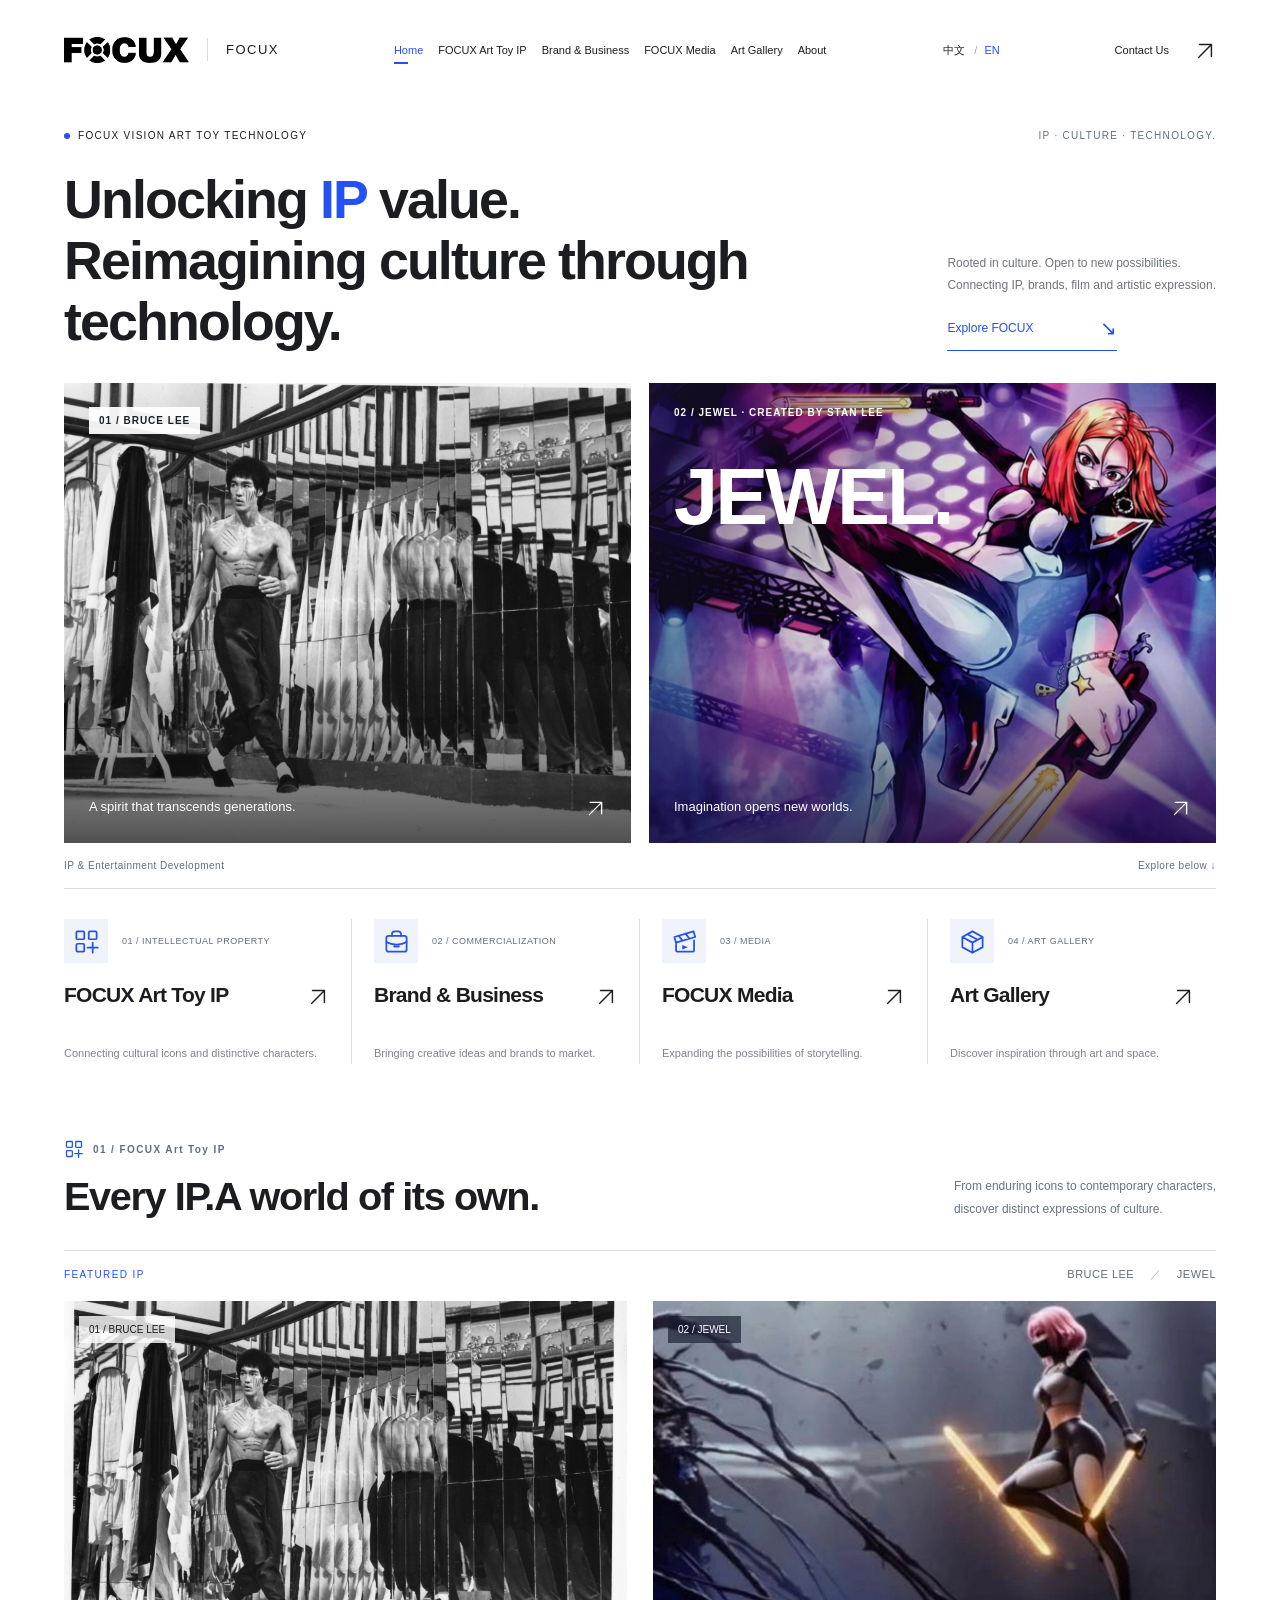
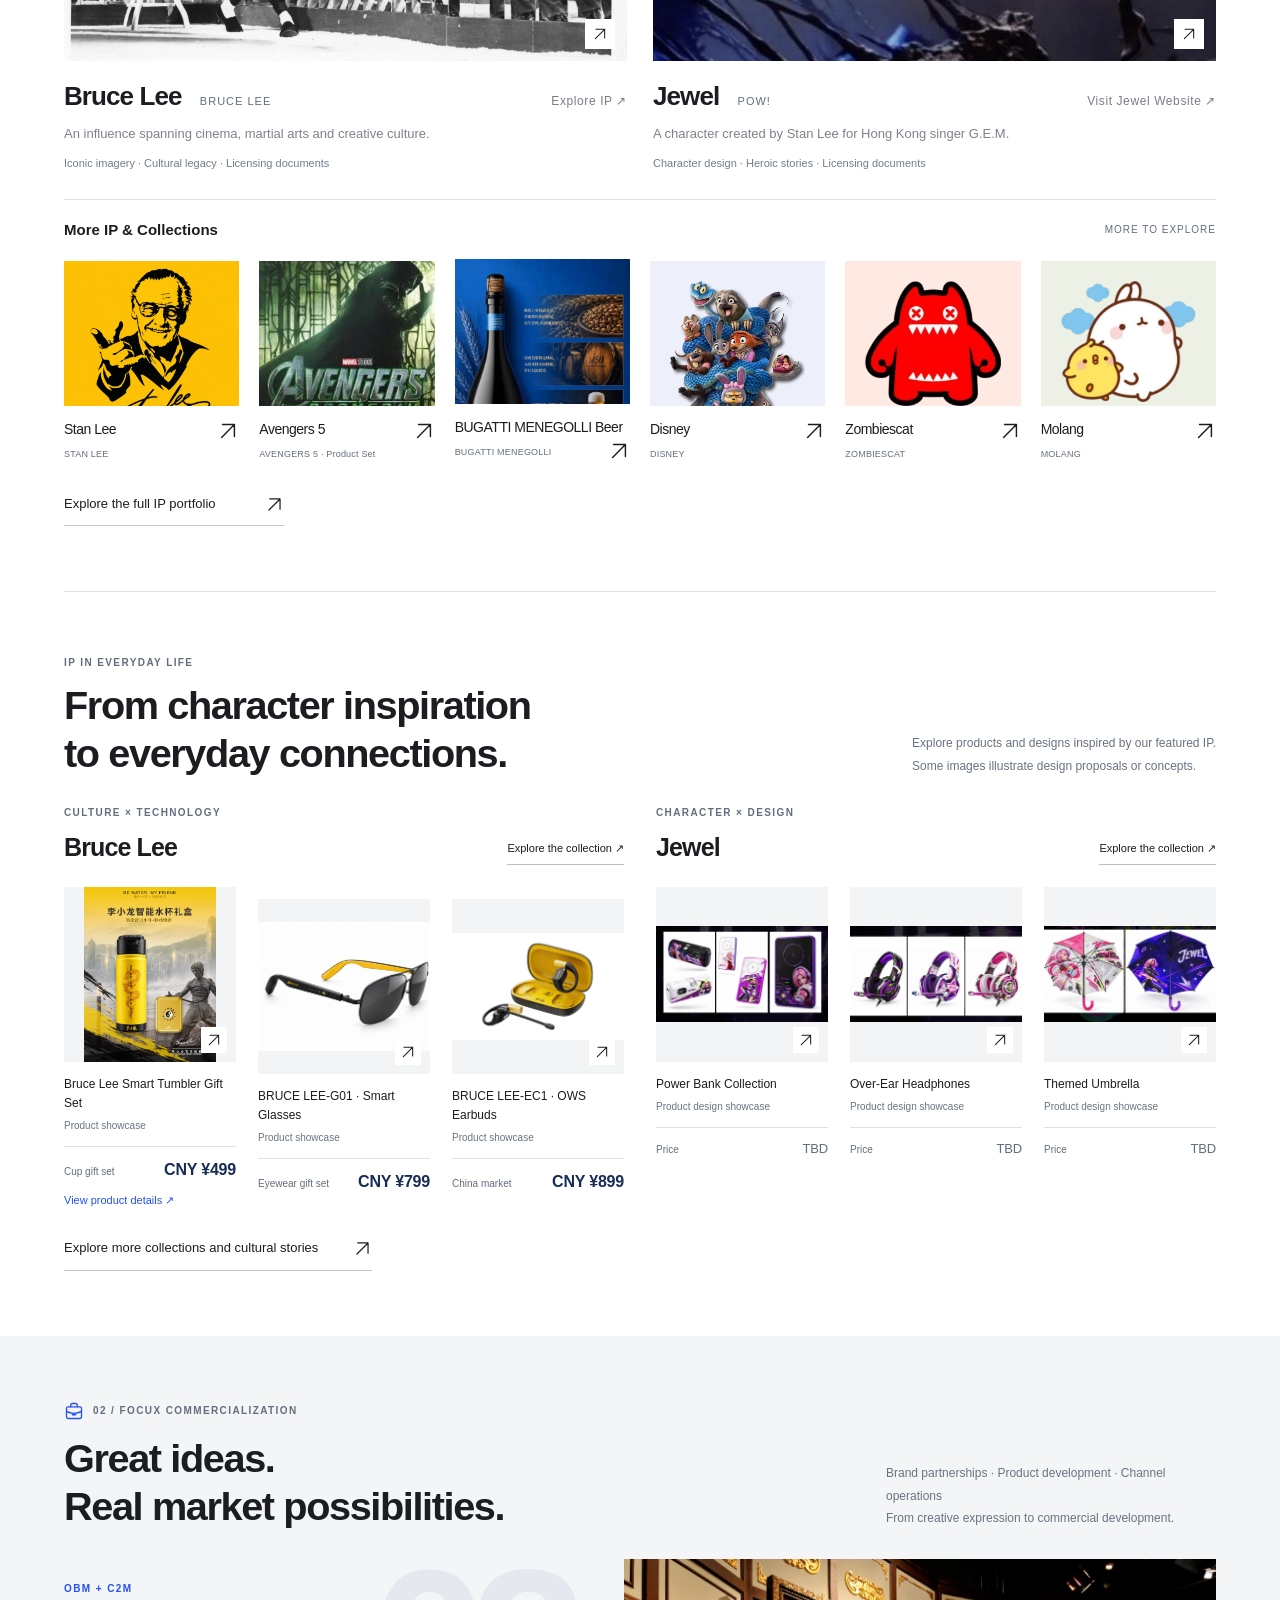
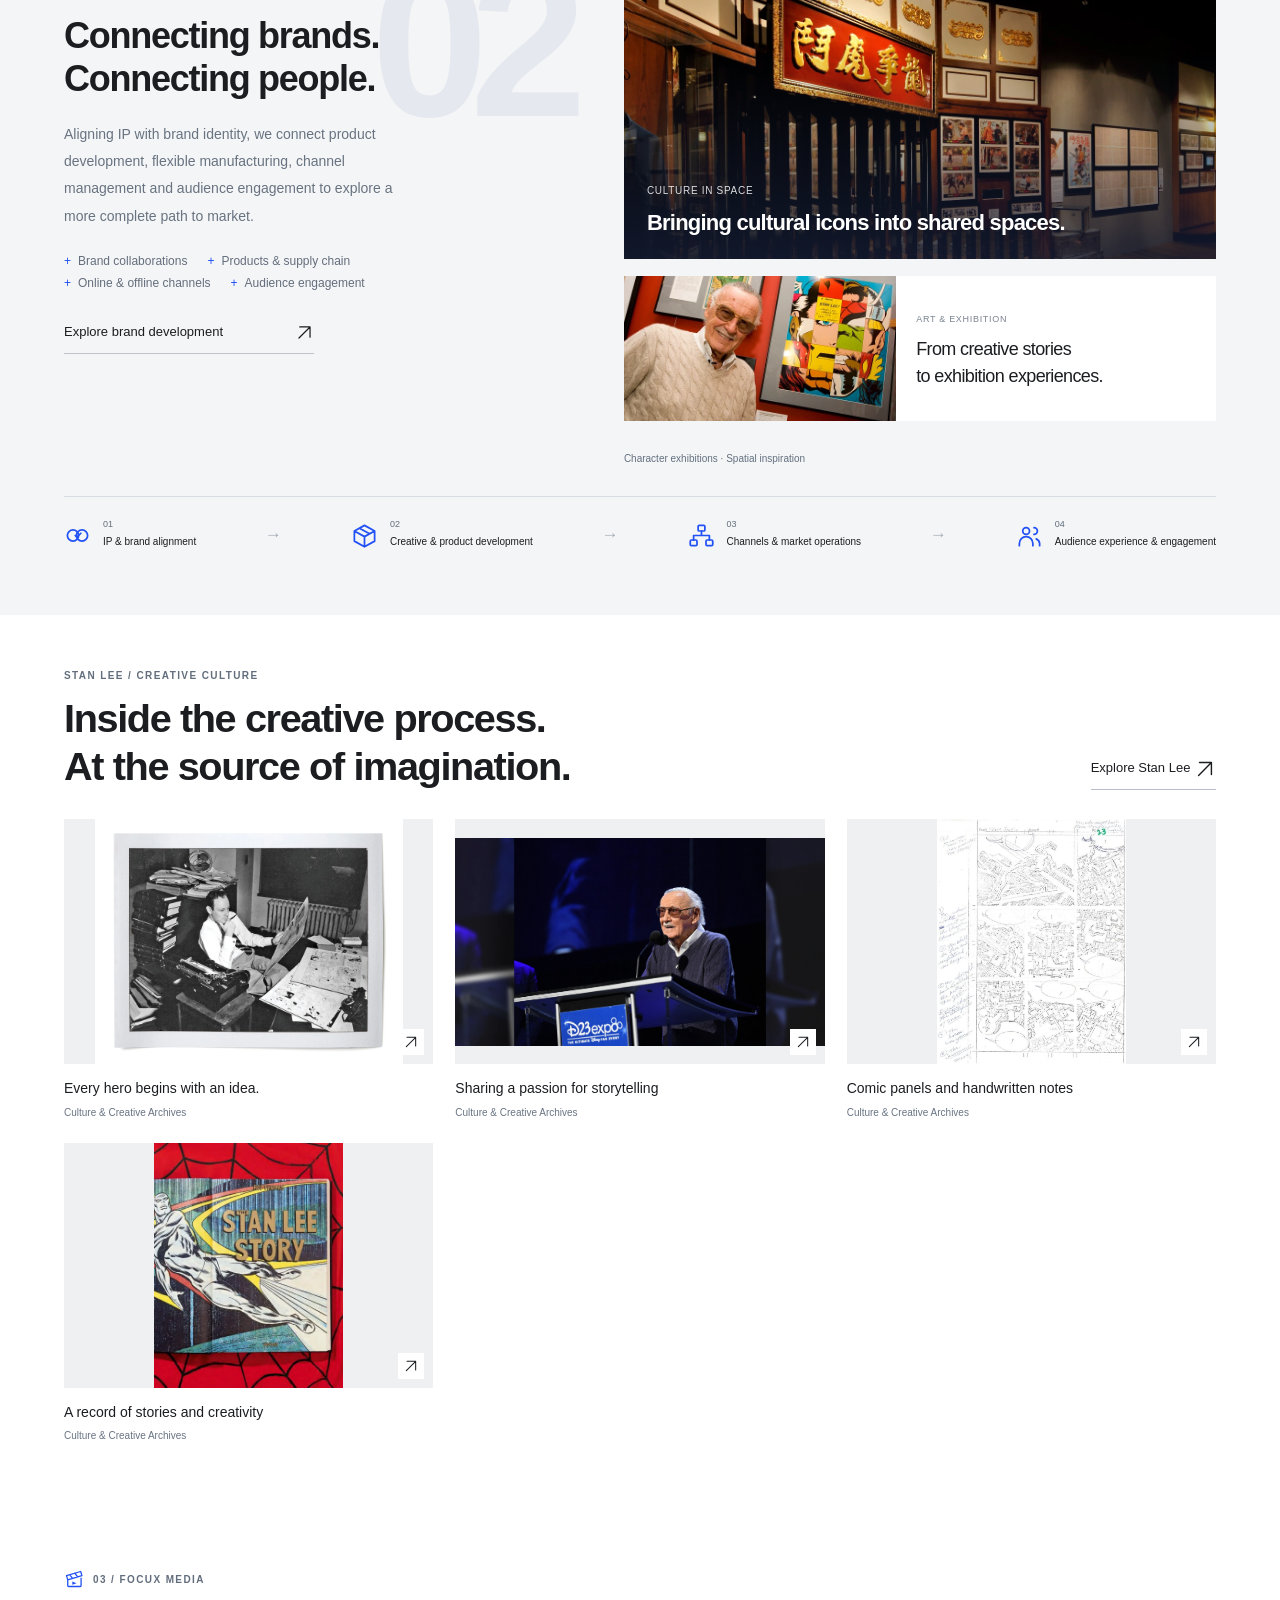
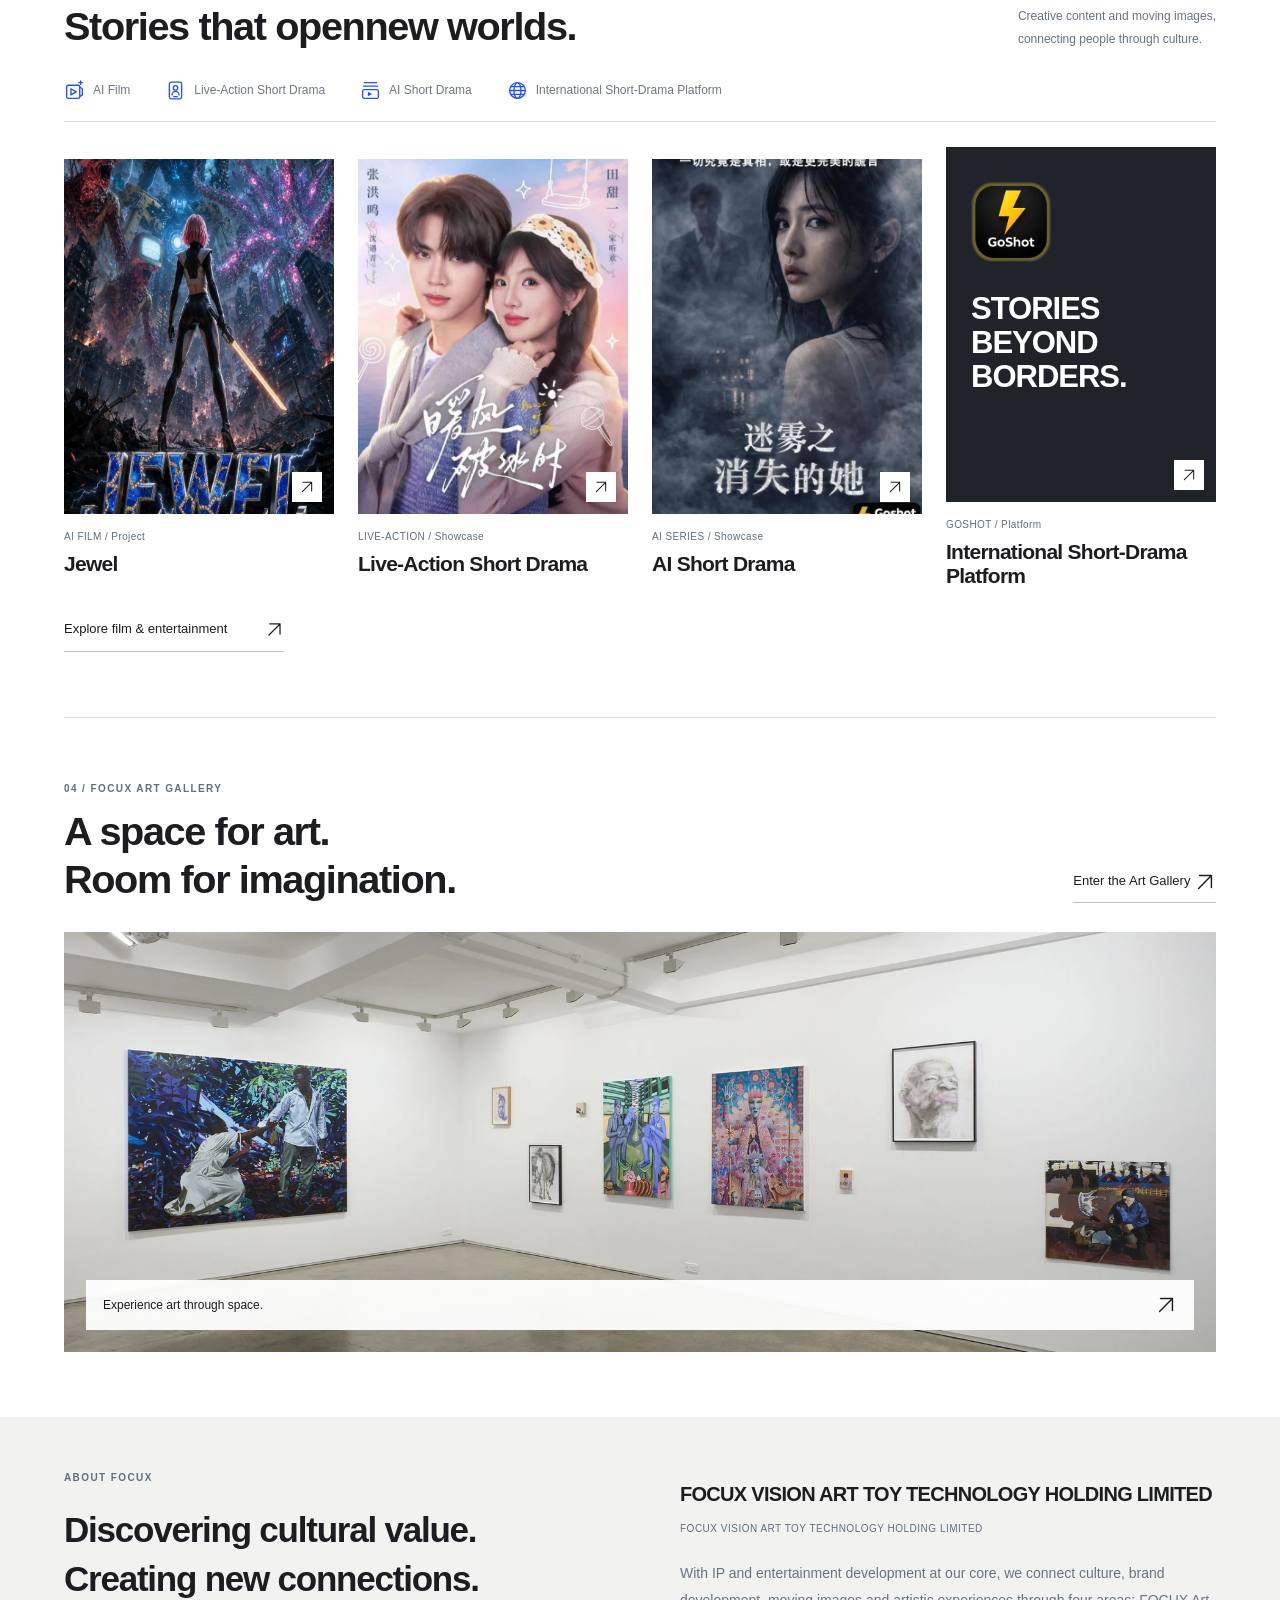
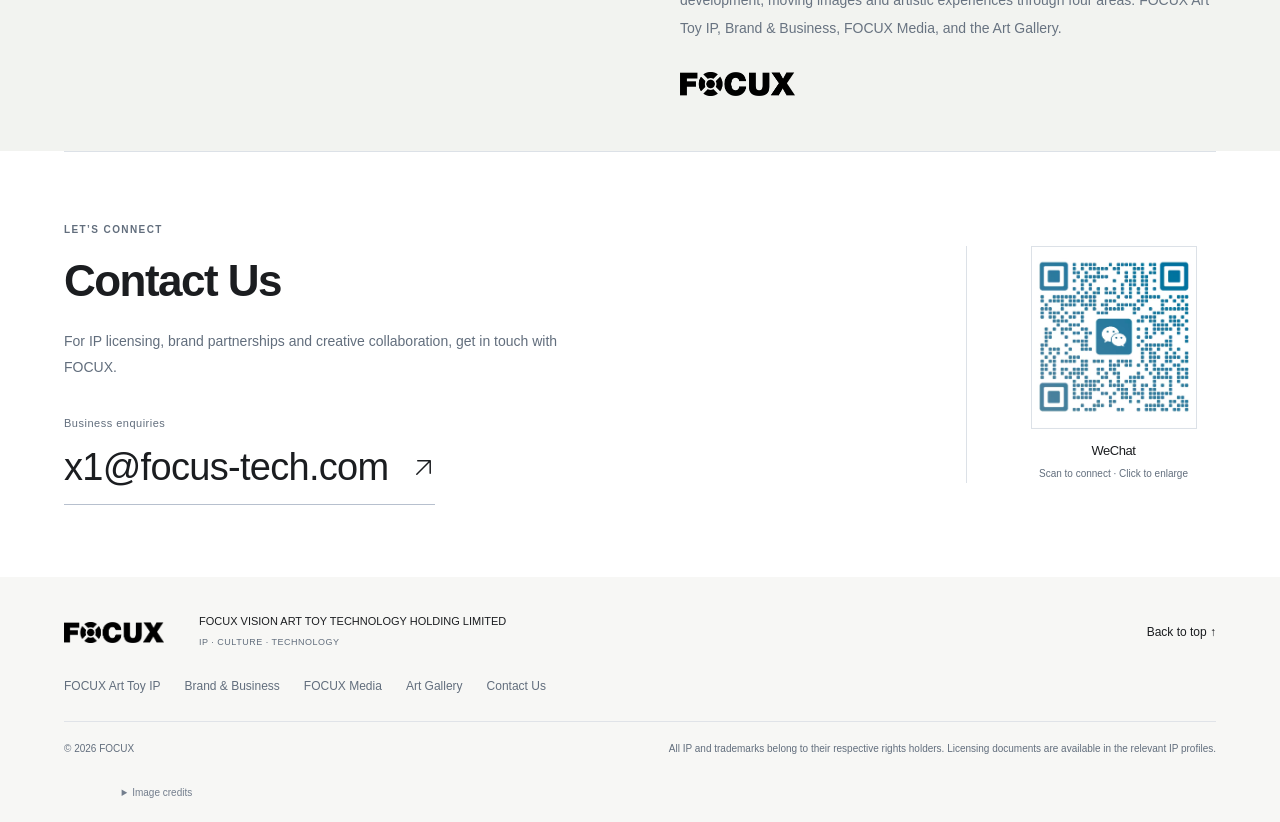
==== commit 7219953f: "Add files via upload" ====
--- a/en/index.html
+++ b/en/index.html
@@ -1,4 +1,4 @@
-<!doctype html><html lang="en"><head><meta charset="UTF-8"><meta name="viewport" content="width=device-width,initial-scale=1"><meta name="description" content="FOCUX VISION ART TOY TECHNOLOGY HOLDING LIMITED. Connecting IP, culture and technology through brands, film and art."><meta name="theme-color" content="#ffffff"><title>FOCUX | IP, Brands, Film & Art</title><link rel="stylesheet" href="../assets/home.css?v=20261111-12"><script defer src="../assets/galleries-en.js?v=20261111-12"></script><script defer src="../assets/home-en.js?v=20261111-12"></script><script src="../assets/language.js?v=20261111-12" defer></script><link rel="canonical" href="https://focux-art.com/en/"><link rel="alternate" hreflang="zh-CN" href="https://focux-art.com/"><link rel="alternate" hreflang="en" href="https://focux-art.com/en/"><link rel="alternate" hreflang="x-default" href="https://focux-art.com/"></head><body><svg xmlns="http://www.w3.org/2000/svg" class="icon-definitions" width="0" height="0" aria-hidden="true" focusable="false"><defs><symbol id="focux-ip" viewBox="0 0 24 24"><rect x="3" y="3" width="7" height="7" rx="1"/><rect x="14" y="3" width="7" height="7" rx="1"/><rect x="3" y="14" width="7" height="7" rx="1"/><path d="M17.5 13v9m-4.5-4.5h9"/></symbol><symbol id="focux-commerce" viewBox="0 0 24 24"><path d="M8 7V5.5A2.5 2.5 0 0 1 10.5 3h3A2.5 2.5 0 0 1 16 5.5V7"/><rect x="3" y="7" width="18" height="14" rx="2"/><path d="M3 12.5c5 3 13 3 18 0M10 14.5v2h4v-2"/></symbol><symbol id="focux-film" viewBox="0 0 24 24"><path d="m3 8 17-5 1.5 5L4.5 13zM7 7l3 4m3-6 3 4M4.5 13v7a1 1 0 0 0 1 1h14a1 1 0 0 0 1-1V11"/><path d="m10 15 5 2-5 2z" fill="currentColor" stroke="none"/></symbol><symbol id="focux-match" viewBox="0 0 24 24"><circle cx="8" cy="12" r="5"/><circle cx="16" cy="12" r="5"/><path d="m10 12 1.5 1.5L15 10"/></symbol><symbol id="focux-design" viewBox="0 0 24 24"><path d="m12 3 9 5-9 5-9-5zM3 8v9l9 5 9-5V8M12 13v9M7.5 5.5l9 5"/></symbol><symbol id="focux-channels" viewBox="0 0 24 24"><rect x="9" y="3" width="6" height="5" rx="1"/><rect x="2" y="16" width="6" height="5" rx="1"/><rect x="16" y="16" width="6" height="5" rx="1"/><path d="M12 8v4m-7 4v-4h14v4"/></symbol><symbol id="focux-users" viewBox="0 0 24 24"><circle cx="9" cy="8" r="3"/><path d="M3 21v-2a6 6 0 0 1 12 0v2M16 5a3 3 0 0 1 0 6m2 4a5 5 0 0 1 3 4v2"/></symbol><symbol id="focux-ai-film" viewBox="0 0 24 24"><rect x="3" y="6" width="15" height="15" rx="2"/><path d="m8 10 6 3.5L8 17zM18 8l3 2v7l-3 2M19 1v4m-2-2h4"/></symbol><symbol id="focux-live" viewBox="0 0 24 24"><rect x="5" y="2.5" width="14" height="19" rx="2"/><circle cx="12" cy="9" r="2.5"/><path d="M8 17a4 4 0 0 1 8 0M10 19h4"/></symbol><symbol id="focux-ai-series" viewBox="0 0 24 24"><path d="M5 3h14M4 7h16"/><rect x="3" y="11" width="18" height="10" rx="2"/><path d="m9 13.5 5 2.5-5 2.5z" fill="currentColor" stroke="none"/></symbol><symbol id="focux-globe" viewBox="0 0 24 24"><circle cx="12" cy="12" r="9"/><ellipse cx="12" cy="12" rx="4" ry="9"/><path d="M3 12h18M4.5 7.5h15m-15 9h15"/></symbol><symbol id="focux-authorization" viewBox="0 0 24 24"><path d="m12 2 8 3v6c0 5-4 8.5-8 11-4-2.5-8-6-8-11V5z"/><path d="m8 11.5 2.5 2.5 5.5-6"/></symbol><symbol id="focux-arrow-up-right" viewBox="0 0 24 24"><path d="M5 19 19 5M6 5h13v13"/></symbol><symbol id="focux-arrow-right" viewBox="0 0 24 24"><path d="M3 12h18m-7-7 7 7-7 7"/></symbol><symbol id="focux-arrow-down" viewBox="0 0 24 24"><path d="M12 3v18m-7-7 7 7 7-7"/></symbol><symbol id="focux-menu" viewBox="0 0 24 24"><path d="M4 6h16M4 12h16M4 18h16"/></symbol><symbol id="focux-close" viewBox="0 0 24 24"><path d="m6 6 12 12M6 18 18 6"/></symbol><symbol id="focux-zoom" viewBox="0 0 24 24"><circle cx="10" cy="10" r="6.5"/><path d="m15 15 6 6M7 10h6m-3-3v6"/></symbol></defs></svg><a class="skip-link" href="#top">Skip to content</a><header><a href="index.html" class="identity" aria-label="FOCUX home"><img src="../assets/home/focux-logo.webp" alt="FOCUX" width="1812" height="379" decoding="async"><span>FOCUX</span></a><button class="menu-toggle" aria-expanded="false" aria-controls="main-nav">Menu <svg class="ui-icon" aria-hidden="true" focusable="false" viewBox="0 0 24 24"><use href="#focux-menu"></use></svg></button><nav id="main-nav"><a href="index.html" class="current" aria-current="page">Home</a><a href="ip.html">FOCUX Art Toy IP</a><a href="business.html">Brand & Business</a><a href="film.html">FOCUX Media</a><a href="art.html">Art Gallery</a><a href="index.html#about">About</a><a class="mobile-contact" href="#contact">Contact Us</a></nav><div class="language-switch" aria-label="Language"><a href="../index.html" lang="zh-CN" hreflang="zh-CN" data-language-switch="zh-CN">中文</a><i>/</i><span aria-current="true">EN</span></div><a class="contact-link" href="#contact">Contact Us <span><svg class="ui-icon" aria-hidden="true" focusable="false" viewBox="0 0 24 24"><use href="#focux-arrow-up-right"></use></svg></span></a></header><main id="top"><section class="hero container"><div class="hero-topline"><span><i></i> FOCUX VISION ART TOY TECHNOLOGY</span><span>IP · CULTURE · TECHNOLOGY.</span></div><div class="hero-title"><h1>Unlocking <span class="slogan-ip">IP</span> value.<br><span class="slogan-culture">Reimagining culture through technology.</span></h1><div class="hero-description"><p>Rooted in culture. Open to new possibilities.<br>Connecting IP, brands, film and artistic expression.</p><a class="line-link" href="#ip">Explore FOCUX <span>↘</span></a></div></div><div class="hero-stage hero-stage-featured"><a class="hero-bruce" href="#ip-bruce" aria-label="Explore featured IP: Bruce Lee"><span class="stage-label">01 / BRUCE LEE</span><img src="../assets/home/bruce-mirror-scene.webp" alt="Bruce Lee archival photograph" fetchpriority="high" width="1800" height="1260" decoding="async"><span class="stage-caption">A spirit that transcends generations. <b><svg class="ui-icon" aria-hidden="true" focusable="false" viewBox="0 0 24 24"><use href="#focux-arrow-up-right"></use></svg></b></span></a><a class="hero-jewel" href="#ip-jewel" aria-label="Explore featured IP: Jewel"><img src="../assets/jewel.webp" alt="Jewel character artwork" width="1199" height="1200" decoding="async"><span class="stage-label">02 / JEWEL · CREATED BY STAN LEE</span><strong>JEWEL.</strong><span class="stage-caption">Imagination opens new worlds. <b><svg class="ui-icon" aria-hidden="true" focusable="false" viewBox="0 0 24 24"><use href="#focux-arrow-up-right"></use></svg></b></span></a></div><div class="hero-bottom"><span>IP & Entertainment Development</span><span>Explore below ↓</span></div></section><section class="pillars container" aria-label="Four areas of focus"><a href="ip.html"><div class="pillar-top"><span class="pillar-symbol"><svg class="ui-icon" aria-hidden="true" focusable="false" viewBox="0 0 24 24"><use href="#focux-ip"></use></svg></span><small>01 / INTELLECTUAL PROPERTY</small></div><h2>FOCUX Art Toy IP <b><svg class="ui-icon" aria-hidden="true" focusable="false" viewBox="0 0 24 24"><use href="#focux-arrow-up-right"></use></svg></b></h2><p>Connecting cultural icons and distinctive characters.</p></a><a href="business.html"><div class="pillar-top"><span class="pillar-symbol"><svg class="ui-icon" aria-hidden="true" focusable="false" viewBox="0 0 24 24"><use href="#focux-commerce"></use></svg></span><small>02 / COMMERCIALIZATION</small></div><h2>Brand & Business <b><svg class="ui-icon" aria-hidden="true" focusable="false" viewBox="0 0 24 24"><use href="#focux-arrow-up-right"></use></svg></b></h2><p>Bringing creative ideas and brands to market.</p></a><a href="film.html"><div class="pillar-top"><span class="pillar-symbol"><svg class="ui-icon" aria-hidden="true" focusable="false" viewBox="0 0 24 24"><use href="#focux-film"></use></svg></span><small>03 / MEDIA</small></div><h2>FOCUX Media <b><svg class="ui-icon" aria-hidden="true" focusable="false" viewBox="0 0 24 24"><use href="#focux-arrow-up-right"></use></svg></b></h2><p>Expanding the possibilities of storytelling.</p></a><a href="art.html"><div class="pillar-top"><span class="pillar-symbol"><svg class="ui-icon" aria-hidden="true" focusable="false" viewBox="0 0 24 24"><use href="#focux-design"></use></svg></span><small>04 / ART GALLERY</small></div><h2>Art Gallery <b><svg class="ui-icon" aria-hidden="true" focusable="false" viewBox="0 0 24 24"><use href="#focux-arrow-up-right"></use></svg></b></h2><p>Discover inspiration through art and space.</p></a></section><section class="ip-section container section" id="ip"><div class="section-head"><div><p class="eyebrow icon-eyebrow"><svg class="ui-icon" aria-hidden="true" focusable="false" viewBox="0 0 24 24"><use href="#focux-ip"></use></svg>01 / FOCUX Art Toy IP</p><h2>Every IP.<br class="mobile-break">A world of its own.</h2></div><p class="section-intro">From enduring icons to contemporary characters,<br>discover distinct expressions of culture.</p></div><div class="featured-ip-heading"><span>FEATURED IP</span><p>BRUCE LEE <i>／</i> JEWEL</p></div><div class="ip-grid featured-ip-grid"><button class="ip-card ip-bruce" id="ip-bruce" data-ip="bruce"><div class="ip-image"><img src="../assets/home/bruce-mirror-scene.webp" alt="Bruce Lee in the hall of mirrors" loading="lazy" width="1281" height="1600" decoding="async"><span>01 / BRUCE LEE</span><b><svg class="ui-icon" aria-hidden="true" focusable="false" viewBox="0 0 24 24"><use href="#focux-arrow-up-right"></use></svg></b></div><div class="ip-caption"><h3>Bruce Lee <em>BRUCE LEE</em></h3><span>Explore IP ↗</span></div><p>An influence spanning cinema, martial arts and creative culture.</p><small>Iconic imagery · Cultural legacy · Licensing documents</small></button><a class="ip-card ip-jewel" id="ip-jewel" href="https://jewel-pow.com/" target="_blank" rel="noopener noreferrer"><div class="ip-image"><img src="../assets/home/jewel-world.webp" alt="Jewel character-world artwork" loading="lazy" width="807" height="807" decoding="async"><span>02 / JEWEL</span><b><svg class="ui-icon" aria-hidden="true" focusable="false" viewBox="0 0 24 24"><use href="#focux-arrow-up-right"></use></svg></b></div><div class="ip-caption"><h3>Jewel <em>POW!</em></h3><span>Visit Jewel Website ↗</span></div><p>A character created by Stan Lee for Hong Kong singer G.E.M.</p><small>Character design · Heroic stories · Licensing documents</small></a></div><div class="secondary-ip-heading"><p>More IP & Collections</p><span>MORE TO EXPLORE</span></div><div class="secondary-ip-grid"><button data-ip="stan"><div class="secondary-visual secondary-stan"><img src="../assets/stan.webp" alt="Stan Lee" loading="lazy" width="1200" height="1200" decoding="async"></div><h3>Stan Lee <b><svg class="ui-icon" aria-hidden="true" focusable="false" viewBox="0 0 24 24"><use href="#focux-arrow-up-right"></use></svg></b></h3><small>STAN LEE</small></button><button data-ip="avengers"><div class="secondary-visual secondary-avengers"><img src="../assets/home/avengers.webp" alt="Avengers 5" loading="lazy" width="250" height="377" decoding="async"></div><h3>Avengers 5 <b><svg class="ui-icon" aria-hidden="true" focusable="false" viewBox="0 0 24 24"><use href="#focux-arrow-up-right"></use></svg></b></h3><small>AVENGERS 5 · Product Set</small></button><button data-ip="bugatti"><div class="secondary-visual secondary-bugatti"><img src="../assets/home/s30-image90.webp" alt="BUGATTI MENEGOLLI beer collection" loading="lazy" width="975" height="1300" decoding="async"></div><h3>BUGATTI MENEGOLLI Beer <b><svg class="ui-icon" aria-hidden="true" focusable="false" viewBox="0 0 24 24"><use href="#focux-arrow-up-right"></use></svg></b></h3><small>BUGATTI MENEGOLLI</small></button><button data-ip="disney"><div class="secondary-visual secondary-disney"><img src="../assets/disney.webp" alt="Disney" loading="lazy" width="1065" height="1200" decoding="async"></div><h3>Disney <b><svg class="ui-icon" aria-hidden="true" focusable="false" viewBox="0 0 24 24"><use href="#focux-arrow-up-right"></use></svg></b></h3><small>DISNEY</small></button><button data-ip="cat"><div class="secondary-visual secondary-cat"><img src="../assets/cat.webp" alt="Zombiescat" loading="lazy" width="426" height="396" decoding="async"></div><h3>Zombiescat <b><svg class="ui-icon" aria-hidden="true" focusable="false" viewBox="0 0 24 24"><use href="#focux-arrow-up-right"></use></svg></b></h3><small>ZOMBIESCAT</small></button><button data-ip="molang"><div class="secondary-visual secondary-molang"><img src="../assets/molang.webp" alt="Molang" loading="lazy" width="651" height="586" decoding="async"></div><h3>Molang <b><svg class="ui-icon" aria-hidden="true" focusable="false" viewBox="0 0 24 24"><use href="#focux-arrow-up-right"></use></svg></b></h3><small>MOLANG</small></button></div><a class="column-link" href="ip.html">Explore the full IP portfolio <span><svg class="ui-icon" aria-hidden="true" focusable="false" viewBox="0 0 24 24"><use href="#focux-arrow-up-right"></use></svg></span></a></section><section class="series-section container section" id="series"><div class="section-head"><div><p class="eyebrow">IP IN EVERYDAY LIFE</p><h2>From character inspiration<br>to everyday connections.</h2></div><p class="section-intro">Explore products and designs inspired by our featured IP.<br>Some images illustrate design proposals or concepts.</p></div><div class="brand-preview-grid"><article class="brand-gallery" id="series-bruce"><div class="brand-gallery-heading"><div><p class="eyebrow">CULTURE × TECHNOLOGY</p><h3>Bruce Lee</h3></div><button class="plain-link" data-ip="bruce">Explore the collection ↗</button></div><div class="gallery-grid"><button class="gallery-tile" data-gallery-open="bruce-s3-image10" aria-label="Enlarge BRUCE LEE-M01 · Smart Tumbler"><span class="gallery-picture"><img src="../assets/gallery/bruce-s3-image10.webp" alt="BRUCE LEE-M01 · Smart Tumbler" loading="lazy" decoding="async"><b><svg class="ui-icon" aria-hidden="true" focusable="false" viewBox="0 0 24 24"><use href="#focux-arrow-up-right"></use></svg></b></span><span class="gallery-title">BRUCE LEE-M01 · Smart Tumbler</span><small>Product showcase</small><span class="product-price"><span>Cup gift set</span><strong>CNY ¥499</strong></span></button><button class="gallery-tile" data-gallery-open="bruce-s7-image27" aria-label="Enlarge BRUCE LEE-G01 · Smart Glasses"><span class="gallery-picture"><img src="../assets/gallery/bruce-s7-image27.webp" alt="BRUCE LEE-G01 · Smart Glasses" loading="lazy" decoding="async"><b><svg class="ui-icon" aria-hidden="true" focusable="false" viewBox="0 0 24 24"><use href="#focux-arrow-up-right"></use></svg></b></span><span class="gallery-title">BRUCE LEE-G01 · Smart Glasses</span><small>Product showcase</small><span class="product-price"><span>Eyewear gift set</span><strong>CNY ¥799</strong></span></button><button class="gallery-tile" data-gallery-open="bruce-s14-image52" aria-label="Enlarge BRUCE LEE-EC1 · OWS Earbuds"><span class="gallery-picture"><img src="../assets/gallery/bruce-s14-image52.webp" alt="BRUCE LEE-EC1 · OWS Earbuds" loading="lazy" decoding="async"><b><svg class="ui-icon" aria-hidden="true" focusable="false" viewBox="0 0 24 24"><use href="#focux-arrow-up-right"></use></svg></b></span><span class="gallery-title">BRUCE LEE-EC1 · OWS Earbuds</span><small>Product showcase</small><span class="product-price"><span>China market</span><strong>CNY ¥899</strong></span></button></div></article><article class="brand-gallery" id="series-jewel"><div class="brand-gallery-heading"><div><p class="eyebrow">CHARACTER × DESIGN</p><h3>Jewel</h3></div><button class="plain-link" data-ip="jewel">Explore the collection ↗</button></div><div class="gallery-grid"><button class="gallery-tile" data-gallery-open="jewel-13" aria-label="Enlarge Power Bank Collection"><span class="gallery-picture"><img src="../assets/gallery/jewel-13.webp" alt="Power Bank Collection" loading="lazy" decoding="async"><b><svg class="ui-icon" aria-hidden="true" focusable="false" viewBox="0 0 24 24"><use href="#focux-arrow-up-right"></use></svg></b></span><span class="gallery-title">Power Bank Collection</span><small>Product design showcase</small><span class="product-price is-pending"><span>Price</span><strong>TBD</strong></span></button><button class="gallery-tile" data-gallery-open="jewel-18" aria-label="Enlarge Over-Ear Headphones"><span class="gallery-picture"><img src="../assets/gallery/jewel-18.webp" alt="Over-Ear Headphones" loading="lazy" decoding="async"><b><svg class="ui-icon" aria-hidden="true" focusable="false" viewBox="0 0 24 24"><use href="#focux-arrow-up-right"></use></svg></b></span><span class="gallery-title">Over-Ear Headphones</span><small>Product design showcase</small><span class="product-price is-pending"><span>Price</span><strong>TBD</strong></span></button><button class="gallery-tile" data-gallery-open="jewel-31" aria-label="Enlarge Themed Umbrella"><span class="gallery-picture"><img src="../assets/gallery/jewel-31.webp" alt="Themed Umbrella" loading="lazy" decoding="async"><b><svg class="ui-icon" aria-hidden="true" focusable="false" viewBox="0 0 24 24"><use href="#focux-arrow-up-right"></use></svg></b></span><span class="gallery-title">Themed Umbrella</span><small>Product design showcase</small><span class="product-price is-pending"><span>Price</span><strong>TBD</strong></span></button></div></article></div><a class="column-link" href="ip.html#series">Explore more collections and cultural stories <span><svg class="ui-icon" aria-hidden="true" focusable="false" viewBox="0 0 24 24"><use href="#focux-arrow-up-right"></use></svg></span></a></section><section class="business-section section" id="business"><div class="container"><div class="section-head"><div><p class="eyebrow icon-eyebrow"><svg class="ui-icon" aria-hidden="true" focusable="false" viewBox="0 0 24 24"><use href="#focux-commerce"></use></svg>02 / FOCUX COMMERCIALIZATION</p><h2>Great ideas.<br>Real market possibilities.</h2></div><p class="section-intro">Brand partnerships · Product development · Channel operations<br>From creative expression to commercial development.</p></div><div class="business-editorial"><div class="business-copy"><span class="big-number">02</span><p class="eyebrow">OBM + C2M</p><h3>Connecting brands.<br>Connecting people.</h3><p>Aligning IP with brand identity, we connect product development, flexible manufacturing, channel management and audience engagement to explore a more complete path to market.</p><div class="business-tags"><span>Brand collaborations</span><span>Products & supply chain</span><span>Online & offline channels</span><span>Audience engagement</span></div><a href="business.html" class="line-link">Explore brand development <span><svg class="ui-icon" aria-hidden="true" focusable="false" viewBox="0 0 24 24"><use href="#focux-arrow-up-right"></use></svg></span></a></div><div class="market-scenes" aria-label="Character exhibition references"><figure class="market-main"><img src="../assets/editorial/bruce-exhibition.webp" alt="Bruce Lee exhibition installation" loading="lazy" width="1600" height="900" decoding="async"><figcaption><span>CULTURE IN SPACE</span><h3>Bringing cultural icons into shared spaces.</h3></figcaption></figure><figure class="market-secondary"><img src="../assets/editorial/stan-exhibition.webp" alt="Stan Lee retrospective reception" loading="lazy" width="474" height="275" decoding="async"><figcaption><span>ART & EXHIBITION</span><h3>From creative stories<br>to exhibition experiences.</h3></figcaption></figure><p class="exhibition-note">Character exhibitions · Spatial inspiration</p></div></div><div class="process"><span class="process-step"><svg class="ui-icon" aria-hidden="true" focusable="false" viewBox="0 0 24 24"><use href="#focux-match"></use></svg><span><i>01</i><strong>IP & brand alignment</strong></span></span><b>→</b><span class="process-step"><svg class="ui-icon" aria-hidden="true" focusable="false" viewBox="0 0 24 24"><use href="#focux-design"></use></svg><span><i>02</i><strong>Creative & product development</strong></span></span><b>→</b><span class="process-step"><svg class="ui-icon" aria-hidden="true" focusable="false" viewBox="0 0 24 24"><use href="#focux-channels"></use></svg><span><i>03</i><strong>Channels & market operations</strong></span></span><b>→</b><span class="process-step"><svg class="ui-icon" aria-hidden="true" focusable="false" viewBox="0 0 24 24"><use href="#focux-users"></use></svg><span><i>04</i><strong>Audience experience & engagement</strong></span></span></div></div></section><section class="stan-preview container"><div class="section-head"><div><p class="eyebrow">STAN LEE / CREATIVE CULTURE</p><h2>Inside the creative process.<br>At the source of imagination.</h2></div><a class="plain-link" href="ip.html#culture-stan">Explore Stan Lee <svg class="ui-icon" aria-hidden="true" viewBox="0 0 24 24"><use href="#focux-arrow-up-right"></use></svg></a></div><div class="gallery-grid"><button class="gallery-tile" data-gallery-open="culture-stan-0"><span class="gallery-picture"><img src="../assets/editorial/stan-working.webp" alt="Every hero begins with an idea." loading="lazy"><b><svg class="ui-icon" aria-hidden="true" viewBox="0 0 24 24"><use href="#focux-arrow-up-right"></use></svg></b></span><span class="gallery-title">Every hero begins with an idea.</span><small>Culture & Creative Archives</small></button><button class="gallery-tile" data-gallery-open="culture-stan-1"><span class="gallery-picture"><img src="../assets/editorial/stan-stage.webp" alt="Sharing a passion for storytelling" loading="lazy"><b><svg class="ui-icon" aria-hidden="true" viewBox="0 0 24 24"><use href="#focux-arrow-up-right"></use></svg></b></span><span class="gallery-title">Sharing a passion for storytelling</span><small>Culture & Creative Archives</small></button><button class="gallery-tile" data-gallery-open="culture-stan-2"><span class="gallery-picture"><img src="../assets/gallery/stan-s5-image7.webp" alt="Comic panels and handwritten notes" loading="lazy"><b><svg class="ui-icon" aria-hidden="true" viewBox="0 0 24 24"><use href="#focux-arrow-up-right"></use></svg></b></span><span class="gallery-title">Comic panels and handwritten notes</span><small>Culture & Creative Archives</small></button><button class="gallery-tile" data-gallery-open="culture-stan-3"><span class="gallery-picture"><img src="../assets/gallery/stan-s57-image150.webp" alt="A record of stories and creativity" loading="lazy"><b><svg class="ui-icon" aria-hidden="true" viewBox="0 0 24 24"><use href="#focux-arrow-up-right"></use></svg></b></span><span class="gallery-title">A record of stories and creativity</span><small>Culture & Creative Archives</small></button></div></section><section class="film-section container section" id="film"><div class="section-head"><div><p class="eyebrow icon-eyebrow"><svg class="ui-icon" aria-hidden="true" focusable="false" viewBox="0 0 24 24"><use href="#focux-film"></use></svg>03 / FOCUX MEDIA</p><h2>Stories that open<br class="mobile-break">new worlds.</h2></div><p class="section-intro">Creative content and moving images,<br>connecting people through culture.</p></div><div class="film-types"><span><svg class="ui-icon" aria-hidden="true" focusable="false" viewBox="0 0 24 24"><use href="#focux-ai-film"></use></svg>AI Film</span><span><svg class="ui-icon" aria-hidden="true" focusable="false" viewBox="0 0 24 24"><use href="#focux-live"></use></svg>Live-Action Short Drama</span><span><svg class="ui-icon" aria-hidden="true" focusable="false" viewBox="0 0 24 24"><use href="#focux-ai-series"></use></svg>AI Short Drama</span><span><svg class="ui-icon" aria-hidden="true" focusable="false" viewBox="0 0 24 24"><use href="#focux-globe"></use></svg>International Short-Drama Platform</span></div><div class="poster-grid"><button class="poster" data-film="jewel"><div><img src="../assets/home/s33-image118.webp" alt="Jewel film project concept poster" loading="lazy" width="735" height="1300" decoding="async"><b><svg class="ui-icon" aria-hidden="true" focusable="false" viewBox="0 0 24 24"><use href="#focux-arrow-up-right"></use></svg></b></div><small>AI FILM / Project</small><h3>Jewel</h3></button><button class="poster" data-film="live"><div><img src="../assets/home/s39-image143.webp" alt="Live-action short-drama showcase" loading="lazy" width="595" height="794" decoding="async"><b><svg class="ui-icon" aria-hidden="true" focusable="false" viewBox="0 0 24 24"><use href="#focux-arrow-up-right"></use></svg></b></div><small>LIVE-ACTION / Showcase</small><h3>Live-Action Short Drama</h3></button><button class="poster" data-film="ai"><div><img src="../assets/home/s40-image151.webp" alt="AI short-drama showcase" loading="lazy" width="600" height="845" decoding="async"><b><svg class="ui-icon" aria-hidden="true" focusable="false" viewBox="0 0 24 24"><use href="#focux-arrow-up-right"></use></svg></b></div><small>AI SERIES / Showcase</small><h3>AI Short Drama</h3></button><button class="poster platform" data-film="goshot"><div><img src="../assets/home/s41-image158.webp" alt="GoShot platform identity" loading="lazy" width="846" height="838" decoding="async"><span>STORIES<br>BEYOND<br>BORDERS.</span><b><svg class="ui-icon" aria-hidden="true" focusable="false" viewBox="0 0 24 24"><use href="#focux-arrow-up-right"></use></svg></b></div><small>GOSHOT / Platform</small><h3>International Short-Drama Platform</h3></button></div><a class="column-link" href="film.html">Explore film & entertainment <span><svg class="ui-icon" aria-hidden="true" focusable="false" viewBox="0 0 24 24"><use href="#focux-arrow-up-right"></use></svg></span></a></section><section class="home-art-preview container section"><div class="section-head"><div><p class="eyebrow">04 / FOCUX ART GALLERY</p><h2>A space for art.<br>Room for imagination.</h2></div><a class="plain-link" href="art.html">Enter the Art Gallery <svg class="ui-icon" aria-hidden="true" focusable="false" viewBox="0 0 24 24"><use href="#focux-arrow-up-right"></use></svg></a></div><a href="art.html" class="home-art-image"><img src="../assets/editorial/art-gallery.webp" alt="Artworks in a bright gallery space" loading="lazy"><span>Experience art through space. <svg class="ui-icon" aria-hidden="true" focusable="false" viewBox="0 0 24 24"><use href="#focux-arrow-up-right"></use></svg></span></a></section><section class="about-section" id="about"><div class="container about-grid"><div><p class="eyebrow">ABOUT FOCUX</p><h2>Discovering cultural value.<br>Creating new connections.</h2></div><div class="about-copy"><h3>FOCUX VISION ART TOY TECHNOLOGY HOLDING LIMITED</h3><p class="english-name">FOCUX VISION ART TOY TECHNOLOGY HOLDING LIMITED</p><p>With IP and entertainment development at our core, we connect culture, brand development, moving images and artistic experiences through four areas: FOCUX Art Toy IP, Brand & Business, FOCUX Media, and the Art Gallery.</p><img src="../assets/home/focux-logo.webp" alt="FOCUX" loading="lazy" width="1812" height="379" decoding="async"></div></div></section><section class="contact-section container" id="contact" aria-labelledby="contact-heading">
+<!doctype html><html lang="en"><head><meta charset="UTF-8"><meta name="viewport" content="width=device-width,initial-scale=1"><meta name="description" content="FOCUX VISION ART TOY TECHNOLOGY HOLDING LIMITED. Connecting IP, culture and technology through brands, film and art."><meta name="theme-color" content="#ffffff"><title>FOCUX | IP, Brands, Film & Art</title><link rel="stylesheet" href="../assets/home.css?v=20261119-13"><script defer src="../assets/galleries-en.js?v=20261119-13"></script><script defer src="../assets/home-en.js?v=20261119-13"></script><script src="../assets/language.js?v=20261119-13" defer></script><link rel="canonical" href="https://focux-art.com/en/"><link rel="alternate" hreflang="zh-CN" href="https://focux-art.com/"><link rel="alternate" hreflang="en" href="https://focux-art.com/en/"><link rel="alternate" hreflang="x-default" href="https://focux-art.com/"></head><body><svg xmlns="http://www.w3.org/2000/svg" class="icon-definitions" width="0" height="0" aria-hidden="true" focusable="false"><defs><symbol id="focux-ip" viewBox="0 0 24 24"><rect x="3" y="3" width="7" height="7" rx="1"/><rect x="14" y="3" width="7" height="7" rx="1"/><rect x="3" y="14" width="7" height="7" rx="1"/><path d="M17.5 13v9m-4.5-4.5h9"/></symbol><symbol id="focux-commerce" viewBox="0 0 24 24"><path d="M8 7V5.5A2.5 2.5 0 0 1 10.5 3h3A2.5 2.5 0 0 1 16 5.5V7"/><rect x="3" y="7" width="18" height="14" rx="2"/><path d="M3 12.5c5 3 13 3 18 0M10 14.5v2h4v-2"/></symbol><symbol id="focux-film" viewBox="0 0 24 24"><path d="m3 8 17-5 1.5 5L4.5 13zM7 7l3 4m3-6 3 4M4.5 13v7a1 1 0 0 0 1 1h14a1 1 0 0 0 1-1V11"/><path d="m10 15 5 2-5 2z" fill="currentColor" stroke="none"/></symbol><symbol id="focux-match" viewBox="0 0 24 24"><circle cx="8" cy="12" r="5"/><circle cx="16" cy="12" r="5"/><path d="m10 12 1.5 1.5L15 10"/></symbol><symbol id="focux-design" viewBox="0 0 24 24"><path d="m12 3 9 5-9 5-9-5zM3 8v9l9 5 9-5V8M12 13v9M7.5 5.5l9 5"/></symbol><symbol id="focux-channels" viewBox="0 0 24 24"><rect x="9" y="3" width="6" height="5" rx="1"/><rect x="2" y="16" width="6" height="5" rx="1"/><rect x="16" y="16" width="6" height="5" rx="1"/><path d="M12 8v4m-7 4v-4h14v4"/></symbol><symbol id="focux-users" viewBox="0 0 24 24"><circle cx="9" cy="8" r="3"/><path d="M3 21v-2a6 6 0 0 1 12 0v2M16 5a3 3 0 0 1 0 6m2 4a5 5 0 0 1 3 4v2"/></symbol><symbol id="focux-ai-film" viewBox="0 0 24 24"><rect x="3" y="6" width="15" height="15" rx="2"/><path d="m8 10 6 3.5L8 17zM18 8l3 2v7l-3 2M19 1v4m-2-2h4"/></symbol><symbol id="focux-live" viewBox="0 0 24 24"><rect x="5" y="2.5" width="14" height="19" rx="2"/><circle cx="12" cy="9" r="2.5"/><path d="M8 17a4 4 0 0 1 8 0M10 19h4"/></symbol><symbol id="focux-ai-series" viewBox="0 0 24 24"><path d="M5 3h14M4 7h16"/><rect x="3" y="11" width="18" height="10" rx="2"/><path d="m9 13.5 5 2.5-5 2.5z" fill="currentColor" stroke="none"/></symbol><symbol id="focux-globe" viewBox="0 0 24 24"><circle cx="12" cy="12" r="9"/><ellipse cx="12" cy="12" rx="4" ry="9"/><path d="M3 12h18M4.5 7.5h15m-15 9h15"/></symbol><symbol id="focux-authorization" viewBox="0 0 24 24"><path d="m12 2 8 3v6c0 5-4 8.5-8 11-4-2.5-8-6-8-11V5z"/><path d="m8 11.5 2.5 2.5 5.5-6"/></symbol><symbol id="focux-arrow-up-right" viewBox="0 0 24 24"><path d="M5 19 19 5M6 5h13v13"/></symbol><symbol id="focux-arrow-right" viewBox="0 0 24 24"><path d="M3 12h18m-7-7 7 7-7 7"/></symbol><symbol id="focux-arrow-down" viewBox="0 0 24 24"><path d="M12 3v18m-7-7 7 7 7-7"/></symbol><symbol id="focux-menu" viewBox="0 0 24 24"><path d="M4 6h16M4 12h16M4 18h16"/></symbol><symbol id="focux-close" viewBox="0 0 24 24"><path d="m6 6 12 12M6 18 18 6"/></symbol><symbol id="focux-zoom" viewBox="0 0 24 24"><circle cx="10" cy="10" r="6.5"/><path d="m15 15 6 6M7 10h6m-3-3v6"/></symbol></defs></svg><a class="skip-link" href="#top">Skip to content</a><header><a href="index.html" class="identity" aria-label="FOCUX home"><img src="../assets/home/focux-logo.webp" alt="FOCUX" width="1812" height="379" decoding="async"><span>FOCUX</span></a><button class="menu-toggle" aria-expanded="false" aria-controls="main-nav">Menu <svg class="ui-icon" aria-hidden="true" focusable="false" viewBox="0 0 24 24"><use href="#focux-menu"></use></svg></button><nav id="main-nav"><a href="index.html" class="current" aria-current="page">Home</a><a href="ip.html">FOCUX Art Toy IP</a><a href="business.html">Brand & Business</a><a href="film.html">FOCUX Media</a><a href="art.html">Art Gallery</a><a href="index.html#about">About</a><a class="mobile-contact" href="#contact">Contact Us</a></nav><div class="language-switch" aria-label="Language"><a href="../index.html" lang="zh-CN" hreflang="zh-CN" data-language-switch="zh-CN">中文</a><i>/</i><span aria-current="true">EN</span></div><a class="contact-link" href="#contact">Contact Us <span><svg class="ui-icon" aria-hidden="true" focusable="false" viewBox="0 0 24 24"><use href="#focux-arrow-up-right"></use></svg></span></a></header><main id="top"><section class="hero container"><div class="hero-topline"><span><i></i> FOCUX VISION ART TOY TECHNOLOGY</span><span>IP · CULTURE · TECHNOLOGY.</span></div><div class="hero-title"><h1>Unlocking <span class="slogan-ip">IP</span> value.<br><span class="slogan-culture">Reimagining culture through technology.</span></h1><div class="hero-description"><p>Rooted in culture. Open to new possibilities.<br>Connecting IP, brands, film and artistic expression.</p><a class="line-link" href="#ip">Explore FOCUX <span>↘</span></a></div></div><div class="hero-stage hero-stage-featured"><a class="hero-bruce" href="#ip-bruce" aria-label="Explore featured IP: Bruce Lee"><span class="stage-label">01 / BRUCE LEE</span><img src="../assets/home/bruce-mirror-scene.webp" alt="Bruce Lee archival photograph" fetchpriority="high" width="1800" height="1260" decoding="async"><span class="stage-caption">A spirit that transcends generations. <b><svg class="ui-icon" aria-hidden="true" focusable="false" viewBox="0 0 24 24"><use href="#focux-arrow-up-right"></use></svg></b></span></a><a class="hero-jewel" href="#ip-jewel" aria-label="Explore featured IP: Jewel"><img src="../assets/jewel.webp" alt="Jewel character artwork" width="1199" height="1200" decoding="async"><span class="stage-label">02 / JEWEL · CREATED BY STAN LEE</span><strong>JEWEL.</strong><span class="stage-caption">Imagination opens new worlds. <b><svg class="ui-icon" aria-hidden="true" focusable="false" viewBox="0 0 24 24"><use href="#focux-arrow-up-right"></use></svg></b></span></a></div><div class="hero-bottom"><span>IP & Entertainment Development</span><span>Explore below ↓</span></div></section><section class="pillars container" aria-label="Four areas of focus"><a href="ip.html"><div class="pillar-top"><span class="pillar-symbol"><svg class="ui-icon" aria-hidden="true" focusable="false" viewBox="0 0 24 24"><use href="#focux-ip"></use></svg></span><small>01 / INTELLECTUAL PROPERTY</small></div><h2>FOCUX Art Toy IP <b><svg class="ui-icon" aria-hidden="true" focusable="false" viewBox="0 0 24 24"><use href="#focux-arrow-up-right"></use></svg></b></h2><p>Connecting cultural icons and distinctive characters.</p></a><a href="business.html"><div class="pillar-top"><span class="pillar-symbol"><svg class="ui-icon" aria-hidden="true" focusable="false" viewBox="0 0 24 24"><use href="#focux-commerce"></use></svg></span><small>02 / COMMERCIALIZATION</small></div><h2>Brand & Business <b><svg class="ui-icon" aria-hidden="true" focusable="false" viewBox="0 0 24 24"><use href="#focux-arrow-up-right"></use></svg></b></h2><p>Bringing creative ideas and brands to market.</p></a><a href="film.html"><div class="pillar-top"><span class="pillar-symbol"><svg class="ui-icon" aria-hidden="true" focusable="false" viewBox="0 0 24 24"><use href="#focux-film"></use></svg></span><small>03 / MEDIA</small></div><h2>FOCUX Media <b><svg class="ui-icon" aria-hidden="true" focusable="false" viewBox="0 0 24 24"><use href="#focux-arrow-up-right"></use></svg></b></h2><p>Expanding the possibilities of storytelling.</p></a><a href="art.html"><div class="pillar-top"><span class="pillar-symbol"><svg class="ui-icon" aria-hidden="true" focusable="false" viewBox="0 0 24 24"><use href="#focux-design"></use></svg></span><small>04 / ART GALLERY</small></div><h2>Art Gallery <b><svg class="ui-icon" aria-hidden="true" focusable="false" viewBox="0 0 24 24"><use href="#focux-arrow-up-right"></use></svg></b></h2><p>Discover inspiration through art and space.</p></a></section><section class="ip-section container section" id="ip"><div class="section-head"><div><p class="eyebrow icon-eyebrow"><svg class="ui-icon" aria-hidden="true" focusable="false" viewBox="0 0 24 24"><use href="#focux-ip"></use></svg>01 / FOCUX Art Toy IP</p><h2>Every IP.<br class="mobile-break">A world of its own.</h2></div><p class="section-intro">From enduring icons to contemporary characters,<br>discover distinct expressions of culture.</p></div><div class="featured-ip-heading"><span>FEATURED IP</span><p>BRUCE LEE <i>／</i> JEWEL</p></div><div class="ip-grid featured-ip-grid"><button class="ip-card ip-bruce" id="ip-bruce" data-ip="bruce"><div class="ip-image"><img src="../assets/home/bruce-mirror-scene.webp" alt="Bruce Lee in the hall of mirrors" loading="lazy" width="1281" height="1600" decoding="async"><span>01 / BRUCE LEE</span><b><svg class="ui-icon" aria-hidden="true" focusable="false" viewBox="0 0 24 24"><use href="#focux-arrow-up-right"></use></svg></b></div><div class="ip-caption"><h3>Bruce Lee <em>BRUCE LEE</em></h3><span>Explore IP ↗</span></div><p>An influence spanning cinema, martial arts and creative culture.</p><small>Iconic imagery · Cultural legacy · Licensing documents</small></button><a class="ip-card ip-jewel" id="ip-jewel" href="https://jewel-pow.com/" target="_blank" rel="noopener noreferrer"><div class="ip-image"><img src="../assets/home/jewel-world.webp" alt="Jewel character-world artwork" loading="lazy" width="807" height="807" decoding="async"><span>02 / JEWEL</span><b><svg class="ui-icon" aria-hidden="true" focusable="false" viewBox="0 0 24 24"><use href="#focux-arrow-up-right"></use></svg></b></div><div class="ip-caption"><h3>Jewel <em>POW!</em></h3><span>Visit Jewel Website ↗</span></div><p>A character created by Stan Lee for Hong Kong singer G.E.M.</p><small>Character design · Heroic stories · Licensing documents</small></a></div><div class="secondary-ip-heading"><p>More IP & Collections</p><span>MORE TO EXPLORE</span></div><div class="secondary-ip-grid"><button data-ip="stan"><div class="secondary-visual secondary-stan"><img src="../assets/stan.webp" alt="Stan Lee" loading="lazy" width="1200" height="1200" decoding="async"></div><h3>Stan Lee <b><svg class="ui-icon" aria-hidden="true" focusable="false" viewBox="0 0 24 24"><use href="#focux-arrow-up-right"></use></svg></b></h3><small>STAN LEE</small></button><button data-ip="avengers"><div class="secondary-visual secondary-avengers"><img src="../assets/home/avengers.webp" alt="Avengers 5" loading="lazy" width="250" height="377" decoding="async"></div><h3>Avengers 5 <b><svg class="ui-icon" aria-hidden="true" focusable="false" viewBox="0 0 24 24"><use href="#focux-arrow-up-right"></use></svg></b></h3><small>AVENGERS 5 · Product Set</small></button><button data-ip="bugatti"><div class="secondary-visual secondary-bugatti"><img src="../assets/home/s30-image90.webp" alt="BUGATTI MENEGOLLI beer collection" loading="lazy" width="975" height="1300" decoding="async"></div><h3>BUGATTI MENEGOLLI Beer <b><svg class="ui-icon" aria-hidden="true" focusable="false" viewBox="0 0 24 24"><use href="#focux-arrow-up-right"></use></svg></b></h3><small>BUGATTI MENEGOLLI</small></button><button data-ip="disney"><div class="secondary-visual secondary-disney"><img src="../assets/disney.webp" alt="Disney" loading="lazy" width="1065" height="1200" decoding="async"></div><h3>Disney <b><svg class="ui-icon" aria-hidden="true" focusable="false" viewBox="0 0 24 24"><use href="#focux-arrow-up-right"></use></svg></b></h3><small>DISNEY</small></button><button data-ip="cat"><div class="secondary-visual secondary-cat"><img src="../assets/cat.webp" alt="Zombiescat" loading="lazy" width="426" height="396" decoding="async"></div><h3>Zombiescat <b><svg class="ui-icon" aria-hidden="true" focusable="false" viewBox="0 0 24 24"><use href="#focux-arrow-up-right"></use></svg></b></h3><small>ZOMBIESCAT</small></button><button data-ip="molang"><div class="secondary-visual secondary-molang"><img src="../assets/molang.webp" alt="Molang" loading="lazy" width="651" height="586" decoding="async"></div><h3>Molang <b><svg class="ui-icon" aria-hidden="true" focusable="false" viewBox="0 0 24 24"><use href="#focux-arrow-up-right"></use></svg></b></h3><small>MOLANG</small></button></div><a class="column-link" href="ip.html">Explore the full IP portfolio <span><svg class="ui-icon" aria-hidden="true" focusable="false" viewBox="0 0 24 24"><use href="#focux-arrow-up-right"></use></svg></span></a></section><section class="series-section container section" id="series"><div class="section-head"><div><p class="eyebrow">IP IN EVERYDAY LIFE</p><h2>From character inspiration<br>to everyday connections.</h2></div><p class="section-intro">Explore products and designs inspired by our featured IP.<br>Some images illustrate design proposals or concepts.</p></div><div class="brand-preview-grid"><article class="brand-gallery" id="series-bruce"><div class="brand-gallery-heading"><div><p class="eyebrow">CULTURE × TECHNOLOGY</p><h3>Bruce Lee</h3></div><button class="plain-link" data-ip="bruce">Explore the collection ↗</button></div><div class="gallery-grid"><button class="gallery-tile" data-gallery-open="bruce-s3-image10" aria-label="Enlarge Bruce Lee Smart Tumbler Gift Set"><span class="gallery-picture"><img src="../assets/gallery/bruce-s3-image10.webp" alt="Bruce Lee Smart Tumbler Gift Set" loading="lazy" decoding="async"><b><svg class="ui-icon" aria-hidden="true" focusable="false" viewBox="0 0 24 24"><use href="#focux-arrow-up-right"></use></svg></b></span><span class="gallery-title">Bruce Lee Smart Tumbler Gift Set</span><small>Product showcase</small><span class="product-price"><span>Cup gift set</span><strong>CNY ¥499</strong></span><span class="product-detail-cta">View product details ↗</span></button><button class="gallery-tile" data-gallery-open="bruce-s7-image27" aria-label="Enlarge BRUCE LEE-G01 · Smart Glasses"><span class="gallery-picture"><img src="../assets/gallery/bruce-s7-image27.webp" alt="BRUCE LEE-G01 · Smart Glasses" loading="lazy" decoding="async"><b><svg class="ui-icon" aria-hidden="true" focusable="false" viewBox="0 0 24 24"><use href="#focux-arrow-up-right"></use></svg></b></span><span class="gallery-title">BRUCE LEE-G01 · Smart Glasses</span><small>Product showcase</small><span class="product-price"><span>Eyewear gift set</span><strong>CNY ¥799</strong></span></button><button class="gallery-tile" data-gallery-open="bruce-s14-image52" aria-label="Enlarge BRUCE LEE-EC1 · OWS Earbuds"><span class="gallery-picture"><img src="../assets/gallery/bruce-s14-image52.webp" alt="BRUCE LEE-EC1 · OWS Earbuds" loading="lazy" decoding="async"><b><svg class="ui-icon" aria-hidden="true" focusable="false" viewBox="0 0 24 24"><use href="#focux-arrow-up-right"></use></svg></b></span><span class="gallery-title">BRUCE LEE-EC1 · OWS Earbuds</span><small>Product showcase</small><span class="product-price"><span>China market</span><strong>CNY ¥899</strong></span></button></div></article><article class="brand-gallery" id="series-jewel"><div class="brand-gallery-heading"><div><p class="eyebrow">CHARACTER × DESIGN</p><h3>Jewel</h3></div><button class="plain-link" data-ip="jewel">Explore the collection ↗</button></div><div class="gallery-grid"><button class="gallery-tile" data-gallery-open="jewel-13" aria-label="Enlarge Power Bank Collection"><span class="gallery-picture"><img src="../assets/gallery/jewel-13.webp" alt="Power Bank Collection" loading="lazy" decoding="async"><b><svg class="ui-icon" aria-hidden="true" focusable="false" viewBox="0 0 24 24"><use href="#focux-arrow-up-right"></use></svg></b></span><span class="gallery-title">Power Bank Collection</span><small>Product design showcase</small><span class="product-price is-pending"><span>Price</span><strong>TBD</strong></span></button><button class="gallery-tile" data-gallery-open="jewel-18" aria-label="Enlarge Over-Ear Headphones"><span class="gallery-picture"><img src="../assets/gallery/jewel-18.webp" alt="Over-Ear Headphones" loading="lazy" decoding="async"><b><svg class="ui-icon" aria-hidden="true" focusable="false" viewBox="0 0 24 24"><use href="#focux-arrow-up-right"></use></svg></b></span><span class="gallery-title">Over-Ear Headphones</span><small>Product design showcase</small><span class="product-price is-pending"><span>Price</span><strong>TBD</strong></span></button><button class="gallery-tile" data-gallery-open="jewel-31" aria-label="Enlarge Themed Umbrella"><span class="gallery-picture"><img src="../assets/gallery/jewel-31.webp" alt="Themed Umbrella" loading="lazy" decoding="async"><b><svg class="ui-icon" aria-hidden="true" focusable="false" viewBox="0 0 24 24"><use href="#focux-arrow-up-right"></use></svg></b></span><span class="gallery-title">Themed Umbrella</span><small>Product design showcase</small><span class="product-price is-pending"><span>Price</span><strong>TBD</strong></span></button></div></article></div><a class="column-link" href="ip.html#series">Explore more collections and cultural stories <span><svg class="ui-icon" aria-hidden="true" focusable="false" viewBox="0 0 24 24"><use href="#focux-arrow-up-right"></use></svg></span></a></section><section class="business-section section" id="business"><div class="container"><div class="section-head"><div><p class="eyebrow icon-eyebrow"><svg class="ui-icon" aria-hidden="true" focusable="false" viewBox="0 0 24 24"><use href="#focux-commerce"></use></svg>02 / FOCUX COMMERCIALIZATION</p><h2>Great ideas.<br>Real market possibilities.</h2></div><p class="section-intro">Brand partnerships · Product development · Channel operations<br>From creative expression to commercial development.</p></div><div class="business-editorial"><div class="business-copy"><span class="big-number">02</span><p class="eyebrow">OBM + C2M</p><h3>Connecting brands.<br>Connecting people.</h3><p>Aligning IP with brand identity, we connect product development, flexible manufacturing, channel management and audience engagement to explore a more complete path to market.</p><div class="business-tags"><span>Brand collaborations</span><span>Products & supply chain</span><span>Online & offline channels</span><span>Audience engagement</span></div><a href="business.html" class="line-link">Explore brand development <span><svg class="ui-icon" aria-hidden="true" focusable="false" viewBox="0 0 24 24"><use href="#focux-arrow-up-right"></use></svg></span></a></div><div class="market-scenes" aria-label="Character exhibition references"><figure class="market-main"><img src="../assets/editorial/bruce-exhibition.webp" alt="Bruce Lee exhibition installation" loading="lazy" width="1600" height="900" decoding="async"><figcaption><span>CULTURE IN SPACE</span><h3>Bringing cultural icons into shared spaces.</h3></figcaption></figure><figure class="market-secondary"><img src="../assets/editorial/stan-exhibition.webp" alt="Stan Lee retrospective reception" loading="lazy" width="474" height="275" decoding="async"><figcaption><span>ART & EXHIBITION</span><h3>From creative stories<br>to exhibition experiences.</h3></figcaption></figure><p class="exhibition-note">Character exhibitions · Spatial inspiration</p></div></div><div class="process"><span class="process-step"><svg class="ui-icon" aria-hidden="true" focusable="false" viewBox="0 0 24 24"><use href="#focux-match"></use></svg><span><i>01</i><strong>IP & brand alignment</strong></span></span><b>→</b><span class="process-step"><svg class="ui-icon" aria-hidden="true" focusable="false" viewBox="0 0 24 24"><use href="#focux-design"></use></svg><span><i>02</i><strong>Creative & product development</strong></span></span><b>→</b><span class="process-step"><svg class="ui-icon" aria-hidden="true" focusable="false" viewBox="0 0 24 24"><use href="#focux-channels"></use></svg><span><i>03</i><strong>Channels & market operations</strong></span></span><b>→</b><span class="process-step"><svg class="ui-icon" aria-hidden="true" focusable="false" viewBox="0 0 24 24"><use href="#focux-users"></use></svg><span><i>04</i><strong>Audience experience & engagement</strong></span></span></div></div></section><section class="stan-preview container"><div class="section-head"><div><p class="eyebrow">STAN LEE / CREATIVE CULTURE</p><h2>Inside the creative process.<br>At the source of imagination.</h2></div><a class="plain-link" href="ip.html#culture-stan">Explore Stan Lee <svg class="ui-icon" aria-hidden="true" viewBox="0 0 24 24"><use href="#focux-arrow-up-right"></use></svg></a></div><div class="gallery-grid"><button class="gallery-tile" data-gallery-open="culture-stan-0"><span class="gallery-picture"><img src="../assets/editorial/stan-working.webp" alt="Every hero begins with an idea." loading="lazy"><b><svg class="ui-icon" aria-hidden="true" viewBox="0 0 24 24"><use href="#focux-arrow-up-right"></use></svg></b></span><span class="gallery-title">Every hero begins with an idea.</span><small>Culture & Creative Archives</small></button><button class="gallery-tile" data-gallery-open="culture-stan-1"><span class="gallery-picture"><img src="../assets/editorial/stan-stage.webp" alt="Sharing a passion for storytelling" loading="lazy"><b><svg class="ui-icon" aria-hidden="true" viewBox="0 0 24 24"><use href="#focux-arrow-up-right"></use></svg></b></span><span class="gallery-title">Sharing a passion for storytelling</span><small>Culture & Creative Archives</small></button><button class="gallery-tile" data-gallery-open="culture-stan-2"><span class="gallery-picture"><img src="../assets/gallery/stan-s5-image7.webp" alt="Comic panels and handwritten notes" loading="lazy"><b><svg class="ui-icon" aria-hidden="true" viewBox="0 0 24 24"><use href="#focux-arrow-up-right"></use></svg></b></span><span class="gallery-title">Comic panels and handwritten notes</span><small>Culture & Creative Archives</small></button><button class="gallery-tile" data-gallery-open="culture-stan-3"><span class="gallery-picture"><img src="../assets/gallery/stan-s57-image150.webp" alt="A record of stories and creativity" loading="lazy"><b><svg class="ui-icon" aria-hidden="true" viewBox="0 0 24 24"><use href="#focux-arrow-up-right"></use></svg></b></span><span class="gallery-title">A record of stories and creativity</span><small>Culture & Creative Archives</small></button></div></section><section class="film-section container section" id="film"><div class="section-head"><div><p class="eyebrow icon-eyebrow"><svg class="ui-icon" aria-hidden="true" focusable="false" viewBox="0 0 24 24"><use href="#focux-film"></use></svg>03 / FOCUX MEDIA</p><h2>Stories that open<br class="mobile-break">new worlds.</h2></div><p class="section-intro">Creative content and moving images,<br>connecting people through culture.</p></div><div class="film-types"><span><svg class="ui-icon" aria-hidden="true" focusable="false" viewBox="0 0 24 24"><use href="#focux-ai-film"></use></svg>AI Film</span><span><svg class="ui-icon" aria-hidden="true" focusable="false" viewBox="0 0 24 24"><use href="#focux-live"></use></svg>Live-Action Short Drama</span><span><svg class="ui-icon" aria-hidden="true" focusable="false" viewBox="0 0 24 24"><use href="#focux-ai-series"></use></svg>AI Short Drama</span><span><svg class="ui-icon" aria-hidden="true" focusable="false" viewBox="0 0 24 24"><use href="#focux-globe"></use></svg>International Short-Drama Platform</span></div><div class="poster-grid"><button class="poster" data-film="jewel"><div><img src="../assets/home/s33-image118.webp" alt="Jewel film project concept poster" loading="lazy" width="735" height="1300" decoding="async"><b><svg class="ui-icon" aria-hidden="true" focusable="false" viewBox="0 0 24 24"><use href="#focux-arrow-up-right"></use></svg></b></div><small>AI FILM / Project</small><h3>Jewel</h3></button><button class="poster" data-film="live"><div><img src="../assets/home/s39-image143.webp" alt="Live-action short-drama showcase" loading="lazy" width="595" height="794" decoding="async"><b><svg class="ui-icon" aria-hidden="true" focusable="false" viewBox="0 0 24 24"><use href="#focux-arrow-up-right"></use></svg></b></div><small>LIVE-ACTION / Showcase</small><h3>Live-Action Short Drama</h3></button><button class="poster" data-film="ai"><div><img src="../assets/home/s40-image151.webp" alt="AI short-drama showcase" loading="lazy" width="600" height="845" decoding="async"><b><svg class="ui-icon" aria-hidden="true" focusable="false" viewBox="0 0 24 24"><use href="#focux-arrow-up-right"></use></svg></b></div><small>AI SERIES / Showcase</small><h3>AI Short Drama</h3></button><button class="poster platform" data-film="goshot"><div><img src="../assets/home/s41-image158.webp" alt="GoShot platform identity" loading="lazy" width="846" height="838" decoding="async"><span>STORIES<br>BEYOND<br>BORDERS.</span><b><svg class="ui-icon" aria-hidden="true" focusable="false" viewBox="0 0 24 24"><use href="#focux-arrow-up-right"></use></svg></b></div><small>GOSHOT / Platform</small><h3>International Short-Drama Platform</h3></button></div><a class="column-link" href="film.html">Explore film & entertainment <span><svg class="ui-icon" aria-hidden="true" focusable="false" viewBox="0 0 24 24"><use href="#focux-arrow-up-right"></use></svg></span></a></section><section class="home-art-preview container section"><div class="section-head"><div><p class="eyebrow">04 / FOCUX ART GALLERY</p><h2>A space for art.<br>Room for imagination.</h2></div><a class="plain-link" href="art.html">Enter the Art Gallery <svg class="ui-icon" aria-hidden="true" focusable="false" viewBox="0 0 24 24"><use href="#focux-arrow-up-right"></use></svg></a></div><a href="art.html" class="home-art-image"><img src="../assets/editorial/art-gallery.webp" alt="Artworks in a bright gallery space" loading="lazy"><span>Experience art through space. <svg class="ui-icon" aria-hidden="true" focusable="false" viewBox="0 0 24 24"><use href="#focux-arrow-up-right"></use></svg></span></a></section><section class="about-section" id="about"><div class="container about-grid"><div><p class="eyebrow">ABOUT FOCUX</p><h2>Discovering cultural value.<br>Creating new connections.</h2></div><div class="about-copy"><h3>FOCUX VISION ART TOY TECHNOLOGY HOLDING LIMITED</h3><p class="english-name">FOCUX VISION ART TOY TECHNOLOGY HOLDING LIMITED</p><p>With IP and entertainment development at our core, we connect culture, brand development, moving images and artistic experiences through four areas: FOCUX Art Toy IP, Brand & Business, FOCUX Media, and the Art Gallery.</p><img src="../assets/home/focux-logo.webp" alt="FOCUX" loading="lazy" width="1812" height="379" decoding="async"></div></div></section><section class="contact-section container" id="contact" aria-labelledby="contact-heading">
 <span id="cooperate" class="contact-anchor" aria-hidden="true"></span>
 <div class="contact-copy"><p class="eyebrow">LET’S CONNECT</p><h2 id="contact-heading">Contact Us</h2><p class="contact-intro">For IP licensing, brand partnerships and creative collaboration, get in touch with FOCUX.</p><div class="contact-email"><span>Business enquiries</span><a href="mailto:x1@focus-tech.com">x1@focus-tech.com <svg class="ui-icon" aria-hidden="true" focusable="false" viewBox="0 0 24 24"><use href="#focux-arrow-up-right"></use></svg></a></div></div>
 <div class="contact-wechat"><button class="contact-qr-button" type="button" data-contact-qr aria-haspopup="dialog" aria-controls="contact-qr-dialog" aria-label="Enlarge the WeChat contact QR code"><img src="../assets/home/wechat-contact.webp" alt="WeChat contact QR code" width="361" height="397" loading="lazy" decoding="async"></button><h3>WeChat</h3><p>Scan to connect · Click to enlarge</p></div></section></main><footer><div class="footer-top"><a href="index.html"><img src="../assets/home/focux-logo.webp" alt="FOCUX" width="1812" height="379" decoding="async"></a><p>FOCUX VISION ART TOY TECHNOLOGY HOLDING LIMITED<br><span>IP · CULTURE · TECHNOLOGY</span></p><a class="back-top" href="#top">Back to top ↑</a></div><div class="footer-nav"><a href="ip.html">FOCUX Art Toy IP</a><a href="business.html">Brand & Business</a><a href="film.html">FOCUX Media</a><a href="art.html">Art Gallery</a><a href="#contact">Contact Us</a></div><div class="footer-bottom"><span>© 2026 FOCUX</span><span>All IP and trademarks belong to their respective rights holders. Licensing documents are available in the relevant IP profiles.</span></div><details class="image-credits"><summary>Image credits</summary><div>Exhibition imagery: <a href="https://www.museums.gov.hk/en/web/portal/exhibition017.html" target="_blank" rel="noopener">Hong Kong Heritage Museum</a>; Stan Lee retrospective photograph: Mat Szwajkos / Getty Images, via <a href="https://www.techtimes.com/articles/285565/20221228/disney-marvel-announces-stan-lee-documentary-2024.htm" target="_blank" rel="noopener">TechTimes</a>. External exhibition images are presented as cultural and spatial references.</div></details></footer><dialog id="detail-dialog" aria-label="IP and film project details"><button class="dialog-close" aria-label="Close details"><svg class="ui-icon" aria-hidden="true" focusable="false" viewBox="0 0 24 24"><use href="#focux-close"></use></svg></button><div id="detail-content"></div></dialog><dialog class="contact-qr-dialog" id="contact-qr-dialog" aria-labelledby="contact-qr-title"><button type="button" class="contact-qr-close" data-contact-qr-close aria-label="Close">×</button><p class="eyebrow">FOCUX / CONTACT</p><h2 id="contact-qr-title">Connect on WeChat</h2><img src="../assets/home/wechat-contact.webp" alt="WeChat contact QR code" width="361" height="397" decoding="async"><p class="contact-qr-hint">Scan the QR code in WeChat, or save the image to scan from your album.</p><a class="contact-qr-save" href="../assets/home/wechat-contact.webp" download="FOCUX-WeChat.webp">Save QR code ↓</a></dialog></body></html>
--- a/assets/home.css
+++ b/assets/home.css
@@ -338,3 +338,6 @@
 
 /* V12 pending prices */
 .product-price.is-pending>strong{font-size:13px;font-weight:500;color:#626e7d}.avengers-set-section>.product-price{max-width:330px;margin-top:24px}.detail-gallery>.product-price{max-width:330px;margin-bottom:24px}
+
+/* V13 gift set */
+.included-note{display:block;border-top:1px solid #dce1e7;margin-top:12px;padding-top:11px;color:#626e7d;font-size:11px;line-height:1.9}.product-detail-cta{display:block;margin-top:12px;color:#2251f5;font-size:11px}.cup-intro{padding-top:35px;padding-bottom:40px}.cup-intro>a{font-size:12px;color:#626e7d}.cup-intro .eyebrow{margin-top:30px}.cup-intro h1{font-size:clamp(28px,4vw,46px);line-height:1.4;margin:20px 0}.cup-intro>p:not(.eyebrow){font-size:14px;line-height:1.9;color:#626e7d;max-width:650px}.cup-set-price{display:block;font-size:28px;margin-top:20px}.cup-detail-images{width:min(750px,100%);margin:0 auto 55px}.cup-detail-images>img{display:block;width:100%;height:auto}.cup-product-page .contact-section{margin-top:45px}
